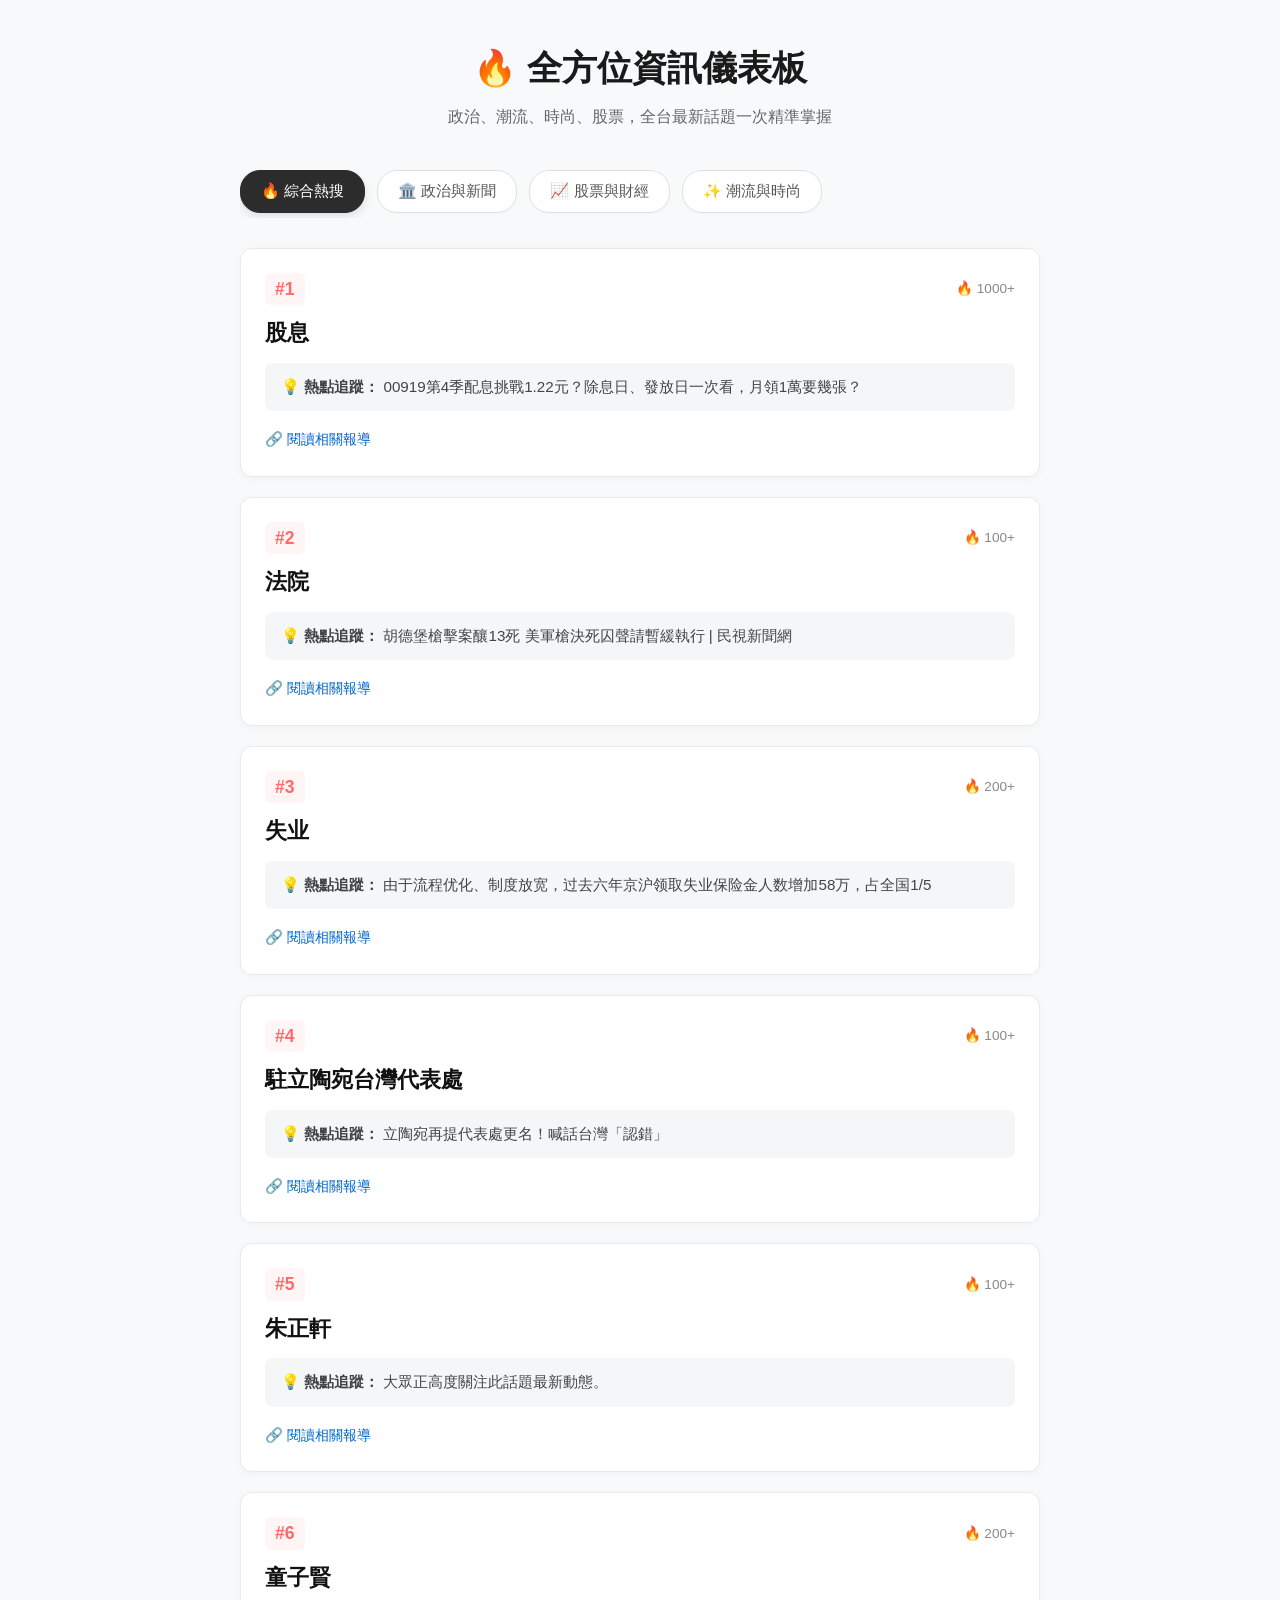
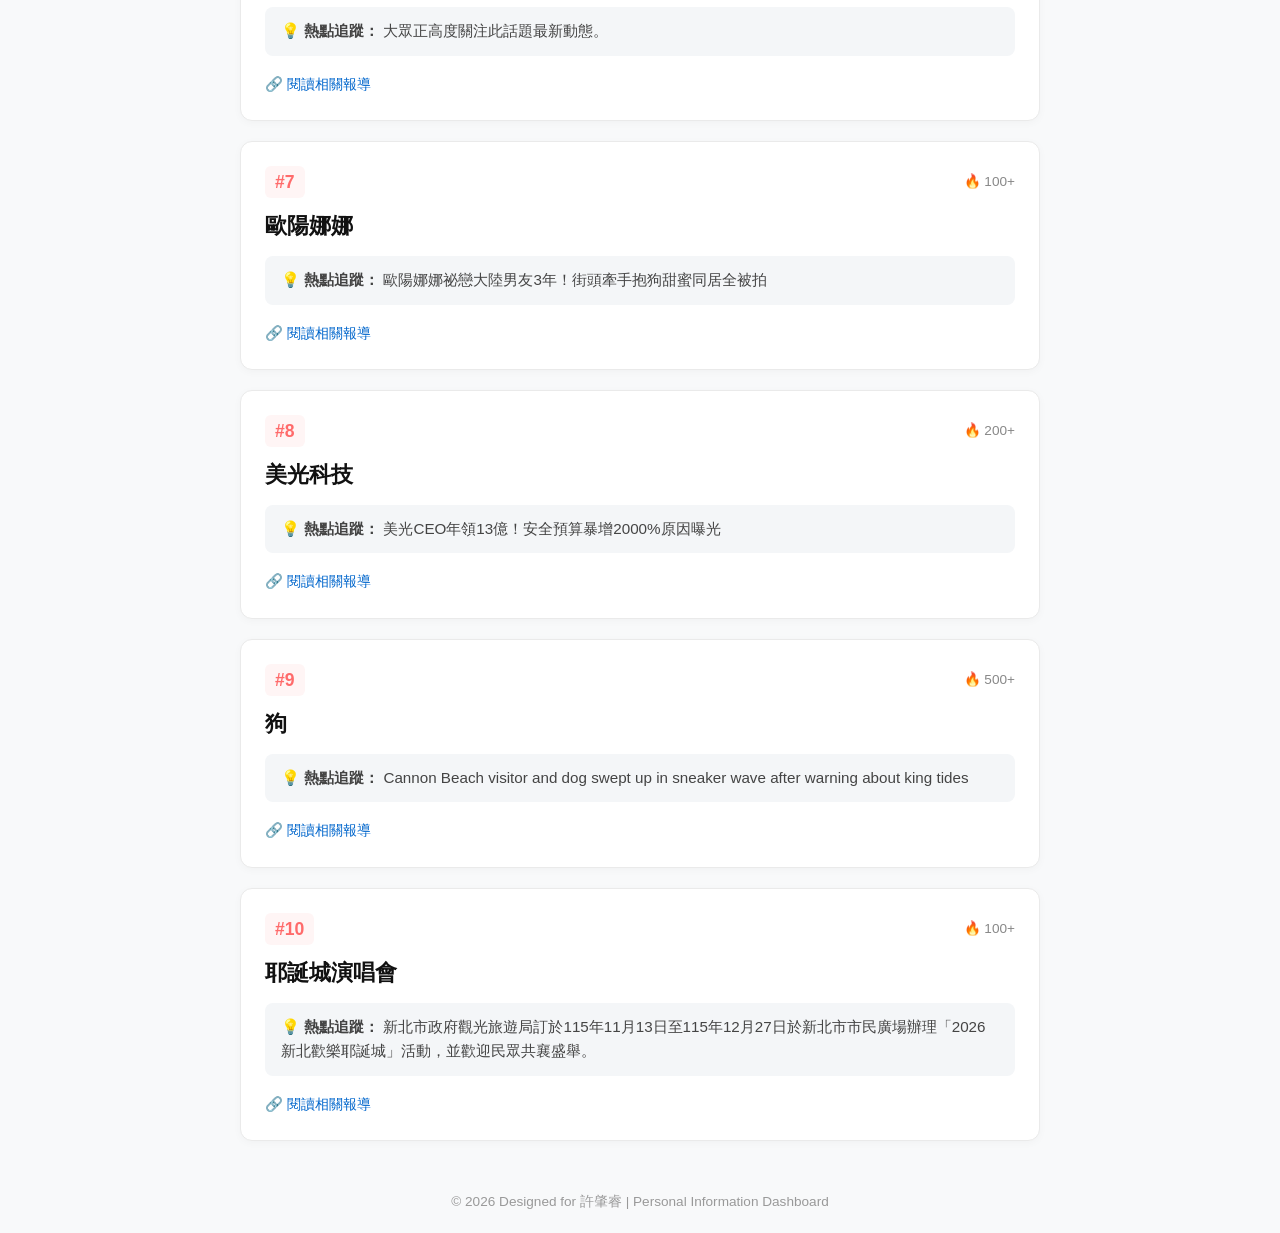
==== index.html @ 10974b36 "🤖 自動更新今日熱搜資料" ====
<!DOCTYPE html>
<html lang="zh-Hant">
<head>
    <meta charset="UTF-8">
    <meta name="viewport" content="width=device-width, initial-scale=1.0">
    <title>我的全方位資訊儀表板</title>
    <link rel="stylesheet" href="style.css?v=2026">
</head>
<body>

    <header class="header">
        <h1>🔥 全方位資訊儀表板</h1>
        <p>政治、潮流、時尚、股票，全台最新話題一次精準掌握</p>
    </header>

    <main class="container">
        
        <!-- 導覽標籤 (Tabs) -->
        <div class="tabs">
            <button class="tab-btn active" onclick="showTab('tab-trends', this)">🔥 綜合熱搜</button>
            <button class="tab-btn" onclick="showTab('tab-politics', this)">🏛️ 政治與新聞</button>
            <button class="tab-btn" onclick="showTab('tab-finance', this)">📈 股票與財經</button>
            <button class="tab-btn" onclick="showTab('tab-fashion', this)">✨ 潮流與時尚</button>
        </div>

        <!-- 各分類內容區塊 -->
        <div id="tab-trends" class="tab-content active">
            <div class="trends-grid">
        <div class="trend-card">
            <div class="card-header">
                <span class="rank">#1</span>
                <span class="traffic">🔥 1000+</span>
            </div>
            <h2>股息</h2>
            <p class="ai-summary">💡 <strong>熱點追蹤：</strong> 00919第4季配息挑戰1.22元？除息日、發放日一次看，月領1萬要幾張？</p>
            <div class="news-links"><a href="https://www.bnext.com.tw/article/93167/00919-dividend-2026-q4" target="_blank">🔗 閱讀相關報導</a></div>
        </div>
        
        <div class="trend-card">
            <div class="card-header">
                <span class="rank">#2</span>
                <span class="traffic">🔥 100+</span>
            </div>
            <h2>法院</h2>
            <p class="ai-summary">💡 <strong>熱點追蹤：</strong> 胡德堡槍擊案釀13死 美軍槍決死囚聲請暫緩執行 | 民視新聞網</p>
            <div class="news-links"><a href="https://today.line.me/tw/v3/article/GgPBnvL" target="_blank">🔗 閱讀相關報導</a></div>
        </div>
        
        <div class="trend-card">
            <div class="card-header">
                <span class="rank">#3</span>
                <span class="traffic">🔥 200+</span>
            </div>
            <h2>失业</h2>
            <p class="ai-summary">💡 <strong>熱點追蹤：</strong> 由于流程优化、制度放宽，过去六年京沪领取失业保险金人数增加58万，占全国1/5</p>
            <div class="news-links"><a href="https://m.sohu.com/a/1106085176_120179484?scm=10001.325_13-325_13.0.0-0-0-0-0.5_1334" target="_blank">🔗 閱讀相關報導</a></div>
        </div>
        
        <div class="trend-card">
            <div class="card-header">
                <span class="rank">#4</span>
                <span class="traffic">🔥 100+</span>
            </div>
            <h2>駐立陶宛台灣代表處</h2>
            <p class="ai-summary">💡 <strong>熱點追蹤：</strong> 立陶宛再提代表處更名！喊話台灣「認錯」</p>
            <div class="news-links"><a href="https://tw.news.yahoo.com/%E7%AB%8B%E9%99%B6%E5%AE%9B%E5%86%8D%E6%8F%90%E4%BB%A3%E8%A1%A8%E8%99%95%E6%9B%B4%E5%90%8D-%E5%96%8A%E8%A9%B1%E5%8F%B0%E7%81%A3-%E8%AA%8D%E9%8C%AF-031515523.html" target="_blank">🔗 閱讀相關報導</a></div>
        </div>
        
        <div class="trend-card">
            <div class="card-header">
                <span class="rank">#5</span>
                <span class="traffic">🔥 100+</span>
            </div>
            <h2>朱正軒</h2>
            <p class="ai-summary">💡 <strong>熱點追蹤：</strong> 大眾正高度關注此話題最新動態。</p>
            <div class="news-links"><a href="#" target="_blank">🔗 閱讀相關報導</a></div>
        </div>
        
        <div class="trend-card">
            <div class="card-header">
                <span class="rank">#6</span>
                <span class="traffic">🔥 200+</span>
            </div>
            <h2>童子賢</h2>
            <p class="ai-summary">💡 <strong>熱點追蹤：</strong> 大眾正高度關注此話題最新動態。</p>
            <div class="news-links"><a href="#" target="_blank">🔗 閱讀相關報導</a></div>
        </div>
        
        <div class="trend-card">
            <div class="card-header">
                <span class="rank">#7</span>
                <span class="traffic">🔥 100+</span>
            </div>
            <h2>歐陽娜娜</h2>
            <p class="ai-summary">💡 <strong>熱點追蹤：</strong> 歐陽娜娜祕戀大陸男友3年！街頭牽手抱狗甜蜜同居全被拍</p>
            <div class="news-links"><a href="https://tw.news.yahoo.com/%E6%AD%90%E9%99%BD%E5%A8%9C%E5%A8%9C%E7%A5%95%E6%88%80%E5%A4%A7%E9%99%B8%E7%94%B7%E5%8F%8B3%E5%B9%B4-%E8%A1%97%E9%A0%AD%E7%89%BD%E6%89%8B%E6%8A%B1%E7%8B%97%E7%94%9C%E8%9C%9C%E5%90%8C%E5%B1%85%E5%85%A8%E8%A2%AB%E6%8B%8D-105315714.html" target="_blank">🔗 閱讀相關報導</a></div>
        </div>
        
        <div class="trend-card">
            <div class="card-header">
                <span class="rank">#8</span>
                <span class="traffic">🔥 200+</span>
            </div>
            <h2>美光科技</h2>
            <p class="ai-summary">💡 <strong>熱點追蹤：</strong> 美光CEO年領13億！安全預算暴增2000%原因曝光</p>
            <div class="news-links"><a href="https://tw.stock.yahoo.com/news/%E7%BE%8E%E5%85%89ceo%E5%B9%B4%E9%A0%9813%E5%84%84-%E5%AE%89%E5%85%A8%E9%A0%90%E7%AE%97%E6%9A%B4%E5%A2%9E2000-%E5%8E%9F%E5%9B%A0%E6%9B%9D%E5%85%89-033005059.html" target="_blank">🔗 閱讀相關報導</a></div>
        </div>
        
        <div class="trend-card">
            <div class="card-header">
                <span class="rank">#9</span>
                <span class="traffic">🔥 500+</span>
            </div>
            <h2>狗</h2>
            <p class="ai-summary">💡 <strong>熱點追蹤：</strong> Cannon Beach visitor and dog swept up in sneaker wave after warning about king tides</p>
            <div class="news-links"><a href="https://www.kgw.com/article/news/local/north-coast/cannon-beach-man-dog-king-tide-sneaker-wave-wash-swept-video/283-1f021f9a-c050-49e3-b640-253dbf3f7a24" target="_blank">🔗 閱讀相關報導</a></div>
        </div>
        
        <div class="trend-card">
            <div class="card-header">
                <span class="rank">#10</span>
                <span class="traffic">🔥 100+</span>
            </div>
            <h2>耶誕城演唱會</h2>
            <p class="ai-summary">💡 <strong>熱點追蹤：</strong> 新北市政府觀光旅遊局訂於115年11月13日至115年12月27日於新北市市民廣場辦理「2026新北歡樂耶誕城」活動，並歡迎民眾共襄盛舉。</p>
            <div class="news-links"><a href="https://www.travel.taipei/zh-tw/news/details/68411" target="_blank">🔗 閱讀相關報導</a></div>
        </div>
        </div>
        </div>
        
        <div id="tab-politics" class="tab-content">
            <div class="trends-grid">
        <div class="trend-card">
            <div class="card-header">
                <span class="rank">#1</span>
                <span class="traffic">📰 UDN</span>
            </div>
            <h2 style="font-size: 1.25rem; margin-bottom: 15px; color: #222;">徐欣瑩助理否認偽造曾聖凱不雅影片 曝有人稱「消息可放給媒體」</h2>
            <div class="news-links"><a href="https://news.google.com/rss/articles/[base64]?oc=5" target="_blank">🔗 閱讀完整內容</a></div>
        </div>
        
        <div class="trend-card">
            <div class="card-header">
                <span class="rank">#2</span>
                <span class="traffic">📰 Yahoo新聞</span>
            </div>
            <h2 style="font-size: 1.25rem; margin-bottom: 15px; color: #222;">挺蔣萬安才遭誇「擊退洋流」！水庫阿姨衝車掃…藍軍一看反酸黨中央</h2>
            <div class="news-links"><a href="https://news.google.com/rss/articles/[base64]?oc=5" target="_blank">🔗 閱讀完整內容</a></div>
        </div>
        
        <div class="trend-card">
            <div class="card-header">
                <span class="rank">#3</span>
                <span class="traffic">📰 中時新聞網</span>
            </div>
            <h2 style="font-size: 1.25rem; margin-bottom: 15px; color: #222;">卓揆批李四川「一事無成」慘遭反殺？學者列4大關鍵：在決戰中更添底氣- 政治</h2>
            <div class="news-links"><a href="https://news.google.com/rss/articles/CBMibkFVX3lxTE9lQWhDQlhsR3R0V2l4NzlWUjYtYXhmOUEtcWczbEs3eEFtNFg0MXFEM3VRZ3U1UjNGYUVLY1I5TnB3b055UkVlQjl3NVByVm9ZVzhrdlp4bFBKZWlfcWtPd3RHVkczUEh4Z2REQkVB?oc=5" target="_blank">🔗 閱讀完整內容</a></div>
        </div>
        
        <div class="trend-card">
            <div class="card-header">
                <span class="rank">#4</span>
                <span class="traffic">📰 三立新聞</span>
            </div>
            <h2 style="font-size: 1.25rem; margin-bottom: 15px; color: #222;">跟沈伯洋同一號！秦慧珠自爆「磕了120個頭」：請3號國民黨候選人凍蒜</h2>
            <div class="news-links"><a href="https://news.google.com/rss/articles/[base64]?oc=5" target="_blank">🔗 閱讀完整內容</a></div>
        </div>
        
        <div class="trend-card">
            <div class="card-header">
                <span class="rank">#5</span>
                <span class="traffic">📰 自由時報</span>
            </div>
            <h2 style="font-size: 1.25rem; margin-bottom: 15px; color: #222;">國民黨新北議員志工拜票喊別選有月經的女人 李四川致歉、譴責</h2>
            <div class="news-links"><a href="https://news.google.com/rss/articles/[base64]?oc=5" target="_blank">🔗 閱讀完整內容</a></div>
        </div>
        
        <div class="trend-card">
            <div class="card-header">
                <span class="rank">#6</span>
                <span class="traffic">📰 自由時報</span>
            </div>
            <h2 style="font-size: 1.25rem; margin-bottom: 15px; color: #222;">又見北京介選！設內容農場、粉專冒名台灣學者 選前轉向猛攻沈伯洋</h2>
            <div class="news-links"><a href="https://news.google.com/rss/articles/[base64]?oc=5" target="_blank">🔗 閱讀完整內容</a></div>
        </div>
        
        <div class="trend-card">
            <div class="card-header">
                <span class="rank">#7</span>
                <span class="traffic">📰 Yahoo新聞</span>
            </div>
            <h2 style="font-size: 1.25rem; margin-bottom: 15px; color: #222;">柯文哲嗆不敢來「請益一定被我K」 她挺沈伯洋一句神KO：不去是明智之舉</h2>
            <div class="news-links"><a href="https://news.google.com/rss/articles/[base64]?oc=5" target="_blank">🔗 閱讀完整內容</a></div>
        </div>
        
        <div class="trend-card">
            <div class="card-header">
                <span class="rank">#8</span>
                <span class="traffic">📰 udn</span>
            </div>
            <h2 style="font-size: 1.25rem; margin-bottom: 15px; color: #222;">批沈伯洋昔罵連勝文神豬今裝暖男 黃子哲酸：台北騙起來</h2>
            <div class="news-links"><a href="https://news.google.com/rss/articles/[base64]?oc=5" target="_blank">🔗 閱讀完整內容</a></div>
        </div>
        
        <div class="trend-card">
            <div class="card-header">
                <span class="rank">#9</span>
                <span class="traffic">📰 Newtalk新聞</span>
            </div>
            <h2 style="font-size: 1.25rem; margin-bottom: 15px; color: #222;">今各地轉濕涼！下雨區域多時間也長 北台灣氣溫「一路下滑」晚上下探16度</h2>
            <div class="news-links"><a href="https://news.google.com/rss/articles/CBMiW0FVX3lxTE5iaUpPS2pPUGJ0c2VFUTBFTEJnU016WFVFaXQ1RGZmazhmdWkxN0pVZWswOGJBdU8wWUhLdDJxTkZLQTM2V1F1UXJrSUE0M0hDQkdlUEh4S2E1S00?oc=5" target="_blank">🔗 閱讀完整內容</a></div>
        </div>
        
        <div class="trend-card">
            <div class="card-header">
                <span class="rank">#10</span>
                <span class="traffic">📰 中時新聞網</span>
            </div>
            <h2 style="font-size: 1.25rem; margin-bottom: 15px; color: #222;">黃仁勳王者歸來Cheap質疑她：為了酸蔣萬安唱衰自家招商成果- 政治</h2>
            <div class="news-links"><a href="https://news.google.com/rss/articles/CBMibkFVX3lxTFA0UHVwNmVjdTdwcjBtTTNsYXFzLW4zSW1tNkZqLWdkQ0hnOG1vWVR0WU05TUdIck11YWxGSjc0MkozbHpGYWdXal9vQWhWendIVnJwOTFGdzhsUDJfRXZnbDJJdldFbFYtYmYwM19n?oc=5" target="_blank">🔗 閱讀完整內容</a></div>
        </div>
        
        <div class="trend-card">
            <div class="card-header">
                <span class="rank">#11</span>
                <span class="traffic">📰 NOWnews今日新聞</span>
            </div>
            <h2 style="font-size: 1.25rem; margin-bottom: 15px; color: #222;">高鐵自由座11/27確定變了！乘客到站不能直接上車　最新規則速懂</h2>
            <div class="news-links"><a href="https://news.google.com/rss/articles/[base64]?oc=5" target="_blank">🔗 閱讀完整內容</a></div>
        </div>
        
        <div class="trend-card">
            <div class="card-header">
                <span class="rank">#12</span>
                <span class="traffic">📰 udn</span>
            </div>
            <h2 style="font-size: 1.25rem; margin-bottom: 15px; color: #222;">新北國中生割頸命案乾哥乾妹聽判「還在笑」 二審判賠家屬1782萬</h2>
            <div class="news-links"><a href="https://news.google.com/rss/articles/[base64]?oc=5" target="_blank">🔗 閱讀完整內容</a></div>
        </div>
        
        <div class="trend-card">
            <div class="card-header">
                <span class="rank">#13</span>
                <span class="traffic">📰 三立新聞</span>
            </div>
            <h2 style="font-size: 1.25rem; margin-bottom: 15px; color: #222;">沈伯洋直播疑遭網攻！幕僚揭恐怖數據：最高近3萬網軍同時洗留言</h2>
            <div class="news-links"><a href="https://news.google.com/rss/articles/[base64]?oc=5" target="_blank">🔗 閱讀完整內容</a></div>
        </div>
        
        <div class="trend-card">
            <div class="card-header">
                <span class="rank">#14</span>
                <span class="traffic">📰 ETtoday星光雲| ETtoday新聞雲</span>
            </div>
            <h2 style="font-size: 1.25rem; margin-bottom: 15px; color: #222;">BTS金泰亨吃高雄「精緻美食便當」！　只拍外盒讓5萬人崩潰：要掀開拍</h2>
            <div class="news-links"><a href="https://news.google.com/rss/articles/[base64]?oc=5" target="_blank">🔗 閱讀完整內容</a></div>
        </div>
        
        <div class="trend-card">
            <div class="card-header">
                <span class="rank">#15</span>
                <span class="traffic">📰 NOWnews今日新聞</span>
            </div>
            <h2 style="font-size: 1.25rem; margin-bottom: 15px; color: #222;">到底有多餓？沒吃到念念不忘　柯志恩車掃抓空檔大嗑鹹酥雞</h2>
            <div class="news-links"><a href="https://news.google.com/rss/articles/[base64]?oc=5" target="_blank">🔗 閱讀完整內容</a></div>
        </div>
        
        <div class="trend-card">
            <div class="card-header">
                <span class="rank">#16</span>
                <span class="traffic">📰 三立新聞</span>
            </div>
            <h2 style="font-size: 1.25rem; margin-bottom: 15px; color: #222;">11/28投票日依法放假！當天上班「薪水怎麼算？」4種情況一次看</h2>
            <div class="news-links"><a href="https://news.google.com/rss/articles/[base64]?oc=5" target="_blank">🔗 閱讀完整內容</a></div>
        </div>
        
        <div class="trend-card">
            <div class="card-header">
                <span class="rank">#17</span>
                <span class="traffic">📰 報導者The Reporter</span>
            </div>
            <h2 style="font-size: 1.25rem; margin-bottom: 15px; color: #222;">【總論篇】檢視六都市長候選人政見：擴大公共服務，誰能做到制度和效率改革？</h2>
            <div class="news-links"><a href="https://news.google.com/rss/articles/[base64]?oc=5" target="_blank">🔗 閱讀完整內容</a></div>
        </div>
        
        <div class="trend-card">
            <div class="card-header">
                <span class="rank">#18</span>
                <span class="traffic">📰 自由時報</span>
            </div>
            <h2 style="font-size: 1.25rem; margin-bottom: 15px; color: #222;">野生千尋老師被捕獲！小水滴興奮發文 釣出沈伯洋超甜回應</h2>
            <div class="news-links"><a href="https://news.google.com/rss/articles/[base64]?oc=5" target="_blank">🔗 閱讀完整內容</a></div>
        </div>
        
        <div class="trend-card">
            <div class="card-header">
                <span class="rank">#19</span>
                <span class="traffic">📰 馬祖日報</span>
            </div>
            <h2 style="font-size: 1.25rem; margin-bottom: 15px; color: #222;">快訊／北竿幽靈人口案跨海搜索16處 村長候選人父親遭羈押禁見</h2>
            <div class="news-links"><a href="https://news.google.com/rss/articles/CBMiXkFVX3lxTFBwbWNseS11Q1l6bzlwa2VMME5WcThYZk1BaHVSR01UX0Z1SnE4YklTSzhCby1wRWJKLXQ2RGN4Q0xVa0JMOTg3TG9TWGhBNXlUTDhhQjF2Y2l2RjNNaXc?oc=5" target="_blank">🔗 閱讀完整內容</a></div>
        </div>
        
        <div class="trend-card">
            <div class="card-header">
                <span class="rank">#20</span>
                <span class="traffic">📰 UDN</span>
            </div>
            <h2 style="font-size: 1.25rem; margin-bottom: 15px; color: #222;">蔣萬安車掃巧遇親綠名嘴吳靜怡熱烈揮手 徐巧芯高喊「我的大恩人！」</h2>
            <div class="news-links"><a href="https://news.google.com/rss/articles/[base64]?oc=5" target="_blank">🔗 閱讀完整內容</a></div>
        </div>
        </div>
        </div>
        
        <div id="tab-finance" class="tab-content">
            <div class="trends-grid"><p style='text-align:center; padding: 20px; color: #888;'>目前暫無資料，請稍後再試。</p></div>
        </div>
        
        <div id="tab-fashion" class="tab-content">
            <div class="trends-grid">
        <div class="trend-card">
            <div class="card-header">
                <span class="rank">#1</span>
                <span class="traffic">👗 Yahoo新聞</span>
            </div>
            <h2 style="font-size: 1.25rem; margin-bottom: 15px; color: #222;">田馥甄直播爆年輕追星往事！狂收他500張護貝卡「爸爸的錢被敗光」</h2>
            <div class="news-links"><a href="https://news.google.com/rss/articles/[base64]?oc=5" target="_blank">🔗 閱讀完整內容</a></div>
        </div>
        
        <div class="trend-card">
            <div class="card-header">
                <span class="rank">#2</span>
                <span class="traffic">👗 Yahoo新聞</span>
            </div>
            <h2 style="font-size: 1.25rem; margin-bottom: 15px; color: #222;">最辣女優不幹了！下海2年多突拋引退震撼彈 「告別時間點」曝光</h2>
            <div class="news-links"><a href="https://news.google.com/rss/articles/[base64]?oc=5" target="_blank">🔗 閱讀完整內容</a></div>
        </div>
        
        <div class="trend-card">
            <div class="card-header">
                <span class="rank">#3</span>
                <span class="traffic">👗 中時新聞網</span>
            </div>
            <h2 style="font-size: 1.25rem; margin-bottom: 15px; color: #222;">歐陽娜娜祕戀大陸男友3年！街頭牽手抱狗甜蜜同居全被拍- 娛樂</h2>
            <div class="news-links"><a href="https://news.google.com/rss/articles/CBMibkFVX3lxTE43OTc1SHIzaW5oOEFDMGpBODdmbzJ4UzNxMGM4bmhaeUJOeVVxNGVwZVVfN3dBWmVDS2lPdEFRSG42LWZqUF9xN1lvUnUySXBkdG56cWpRMWVVb19PMElHZllUbW1yXzQxeTBDWTl3?oc=5" target="_blank">🔗 閱讀完整內容</a></div>
        </div>
        
        <div class="trend-card">
            <div class="card-header">
                <span class="rank">#4</span>
                <span class="traffic">👗 噓！星聞</span>
            </div>
            <h2 style="font-size: 1.25rem; margin-bottom: 15px; color: #222;">邀歌迷慶生 五月天阿信無預警宣布攻蛋！開賣時間曝光了</h2>
            <div class="news-links"><a href="https://news.google.com/rss/articles/[base64]?oc=5" target="_blank">🔗 閱讀完整內容</a></div>
        </div>
        
        <div class="trend-card">
            <div class="card-header">
                <span class="rank">#5</span>
                <span class="traffic">👗 GNN 新聞網</span>
            </div>
            <h2 style="font-size: 1.25rem; margin-bottom: 15px; color: #222;">graniph 台灣二號店 12/23 進駐 ATT 4 FUN 攜手西村優志搶先日本推出最新聯名服飾</h2>
            <div class="news-links"><a href="https://news.google.com/rss/articles/CBMiWEFVX3lxTFA4REN2Uks3Mk1MQXRBR2JoRDBkWkY5MHdPa1FyN3hqSVpDTElRdnBnN0ZTMFdLZERRZDhjd1RCZlVhWXBwLXBqNHJUSzQ4Ykh5UE52UGRfam0?oc=5" target="_blank">🔗 閱讀完整內容</a></div>
        </div>
        
        <div class="trend-card">
            <div class="card-header">
                <span class="rank">#6</span>
                <span class="traffic">👗 NOWnews今日新聞</span>
            </div>
            <h2 style="font-size: 1.25rem; margin-bottom: 15px; color: #222;">蔡瑞雪結婚了！超帥老公是醫美醫師　婚後親親抱抱私密照全公開</h2>
            <div class="news-links"><a href="https://news.google.com/rss/articles/[base64]?oc=5" target="_blank">🔗 閱讀完整內容</a></div>
        </div>
        
        <div class="trend-card">
            <div class="card-header">
                <span class="rank">#7</span>
                <span class="traffic">👗 Yahoo新聞</span>
            </div>
            <h2 style="font-size: 1.25rem; margin-bottom: 15px; color: #222;">蔡依林身邊有新歡了！傳豪砸40萬從韓國引進 連出國都捨不得分開</h2>
            <div class="news-links"><a href="https://news.google.com/rss/articles/[base64]?oc=5" target="_blank">🔗 閱讀完整內容</a></div>
        </div>
        
        <div class="trend-card">
            <div class="card-header">
                <span class="rank">#8</span>
                <span class="traffic">👗 ETtoday新聞雲</span>
            </div>
            <h2 style="font-size: 1.25rem; margin-bottom: 15px; color: #222;">《甄嬛傳》華妃暴瘦15公斤　臉頰凹陷「脫相」粉絲認不出</h2>
            <div class="news-links"><a href="https://news.google.com/rss/articles/[base64]?oc=5" target="_blank">🔗 閱讀完整內容</a></div>
        </div>
        
        <div class="trend-card">
            <div class="card-header">
                <span class="rank">#9</span>
                <span class="traffic">👗 噓！星聞</span>
            </div>
            <h2 style="font-size: 1.25rem; margin-bottom: 15px; color: #222;">金馬63／不是舒淇劉冠廷！典禮收視出爐「他致詞吸51萬人看」</h2>
            <div class="news-links"><a href="https://news.google.com/rss/articles/[base64]?oc=5" target="_blank">🔗 閱讀完整內容</a></div>
        </div>
        
        <div class="trend-card">
            <div class="card-header">
                <span class="rank">#10</span>
                <span class="traffic">👗 玩具人 TOY PEOPLE</span>
            </div>
            <h2 style="font-size: 1.25rem; margin-bottom: 15px; color: #222;">《機動新世紀鋼彈X》「鋼普拉選配零件套組23 G獵鷹」正式登場可與多款系列鋼彈合體的超級支援機！</h2>
            <div class="news-links"><a href="https://news.google.com/rss/articles/CBMiTEFVX3lxTE5kRkdDcGdNVVBFUlNWVldsQlBESEt4OHZISExmWXQxWkFEM2hqS3pYbG5CX1BoVW1WZzNlc0dkblFUR0xPNVV3ZFRIaXk?oc=5" target="_blank">🔗 閱讀完整內容</a></div>
        </div>
        
        <div class="trend-card">
            <div class="card-header">
                <span class="rank">#11</span>
                <span class="traffic">👗 Yahoo新聞</span>
            </div>
            <h2 style="font-size: 1.25rem; margin-bottom: 15px; color: #222;">每年燒500萬供3子女國外求學！兒還沒畢業就成投資高手54歲男星嘆「父母通病」：期待變成壓力</h2>
            <div class="news-links"><a href="https://news.google.com/rss/articles/[base64]?oc=5" target="_blank">🔗 閱讀完整內容</a></div>
        </div>
        
        <div class="trend-card">
            <div class="card-header">
                <span class="rank">#12</span>
                <span class="traffic">👗 Yahoo新聞</span>
            </div>
            <h2 style="font-size: 1.25rem; margin-bottom: 15px; color: #222;">昔賺進百億身家！裴勇俊突低調帶妻兒「從夏威夷搬回韓國」近況曝</h2>
            <div class="news-links"><a href="https://news.google.com/rss/articles/[base64]?oc=5" target="_blank">🔗 閱讀完整內容</a></div>
        </div>
        
        <div class="trend-card">
            <div class="card-header">
                <span class="rank">#13</span>
                <span class="traffic">👗 三立新聞</span>
            </div>
            <h2 style="font-size: 1.25rem; margin-bottom: 15px; color: #222;">金馬紅毯／神仙級頒獎組合！李安：心一直在台灣真實心聲曝光| 戲劇</h2>
            <div class="news-links"><a href="https://news.google.com/rss/articles/CBMiSEFVX3lxTE9pYnpXSkVHOF9jaTlMdDF4LVBsdTBJVk1BdlVram1uLTVscWRZMnpmTEdkZWYtWjI2NUV6SG4ydXJsX2l2YV9WaA?oc=5" target="_blank">🔗 閱讀完整內容</a></div>
        </div>
        
        <div class="trend-card">
            <div class="card-header">
                <span class="rank">#14</span>
                <span class="traffic">👗 Yahoo新聞</span>
            </div>
            <h2 style="font-size: 1.25rem; margin-bottom: 15px; color: #222;">金馬獎沒宣傳？翁曉玲大砍媒宣費惹議 綠委致歉：席次不足沒守住</h2>
            <div class="news-links"><a href="https://news.google.com/rss/articles/[base64]?oc=5" target="_blank">🔗 閱讀完整內容</a></div>
        </div>
        
        <div class="trend-card">
            <div class="card-header">
                <span class="rank">#15</span>
                <span class="traffic">👗 ETtoday星光雲| ETtoday新聞雲</span>
            </div>
            <h2 style="font-size: 1.25rem; margin-bottom: 15px; color: #222;">百人斬Podcaster戰績破300名！澳洲「男男車震」伊朗男…過程超荒謬</h2>
            <div class="news-links"><a href="https://news.google.com/rss/articles/[base64]?oc=5" target="_blank">🔗 閱讀完整內容</a></div>
        </div>
        
        <div class="trend-card">
            <div class="card-header">
                <span class="rank">#16</span>
                <span class="traffic">👗 鏡週刊Mirror Media</span>
            </div>
            <h2 style="font-size: 1.25rem; margin-bottom: 15px; color: #222;">賈靜雯幸福變調／修杰楷「閃兵後脾氣大」體貼不再 惹友人抱屈賈靜雯回應了</h2>
            <div class="news-links"><a href="https://news.google.com/rss/articles/CBMiW0FVX3lxTE1ETUx3VkdYcmxEQ0UyTFI3UW5EdHkzeUE1Q1AwR1h2NzNxbVY4UWZrRWlub1kyUWNWbS1JT19DWFU1TFEwRlVrQWRNTWF2SDBYS1NDZVBoVDhVX2M?oc=5" target="_blank">🔗 閱讀完整內容</a></div>
        </div>
        
        <div class="trend-card">
            <div class="card-header">
                <span class="rank">#17</span>
                <span class="traffic">👗 Yahoo新聞</span>
            </div>
            <h2 style="font-size: 1.25rem; margin-bottom: 15px; color: #222;">翁倩玉奪金馬感慨分享「謝謝、對不起」 暖心提點感動新人們</h2>
            <div class="news-links"><a href="https://news.google.com/rss/articles/[base64]?oc=5" target="_blank">🔗 閱讀完整內容</a></div>
        </div>
        
        <div class="trend-card">
            <div class="card-header">
                <span class="rank">#18</span>
                <span class="traffic">👗 ETtoday星光雲| ETtoday新聞雲</span>
            </div>
            <h2 style="font-size: 1.25rem; margin-bottom: 15px; color: #222;">茵聲爆新歡「甜蜜約會金髮男」！勾手摟腰全被拍　凌晨接送回香閨</h2>
            <div class="news-links"><a href="https://news.google.com/rss/articles/[base64]?oc=5" target="_blank">🔗 閱讀完整內容</a></div>
        </div>
        
        <div class="trend-card">
            <div class="card-header">
                <span class="rank">#19</span>
                <span class="traffic">👗 ETtoday星光雲| ETtoday新聞雲</span>
            </div>
            <h2 style="font-size: 1.25rem; margin-bottom: 15px; color: #222;">陳語謙罹乳癌111天催淚長文！　「請不要只記得我曾經多辛苦」</h2>
            <div class="news-links"><a href="https://news.google.com/rss/articles/[base64]?oc=5" target="_blank">🔗 閱讀完整內容</a></div>
        </div>
        
        <div class="trend-card">
            <div class="card-header">
                <span class="rank">#20</span>
                <span class="traffic">👗 udnSTYLE</span>
            </div>
            <h2 style="font-size: 1.25rem; margin-bottom: 15px; color: #222;">帥老爸基因失靈？《復仇者聯盟：末日之戰》新預告「美隊兒子長相曝光」網吐槽：看來血清沒辦法遺傳</h2>
            <div class="news-links"><a href="https://news.google.com/rss/articles/[base64]?oc=5" target="_blank">🔗 閱讀完整內容</a></div>
        </div>
        </div>
        </div>

    </main>

    <footer class="footer">
        <p>© 2026 Designed for 許肇睿 | Personal Information Dashboard</p>
    </footer>

    <!-- 負責切換標籤的輕量級 JavaScript -->
    <script>
        function showTab(tabId, btnElement) {
            // 隱藏所有內容
            document.querySelectorAll(".tab-content").forEach(tab => {
                tab.classList.remove("active");
            });
            // 取消所有按鈕的選中狀態
            document.querySelectorAll(".tab-btn").forEach(btn => {
                btn.classList.remove("active");
            });
            
            // 顯示被點擊的內容區塊
            document.getElementById(tabId).classList.add("active");
            // 讓被點擊的按鈕變暗色
            btnElement.classList.add("active");
        }
    </script>

</body>
</html>
---- style.css ----
/* 全局設定與極簡柔和配色 */
* {
    box-sizing: border-box;
    margin: 0;
    padding: 0;
}

body {
    font-family: -apple-system, BlinkMacSystemFont, "Segoe UI", Roboto, "Helvetica Neue", Arial, sans-serif;
    background-color: #f8f9fa;
    color: #333333;
    line-height: 1.6;
    padding: 20px;
}

/* 頂部標題 */
.header {
    text-align: center;
    margin-bottom: 40px;
    padding-top: 20px;
}

.header h1 {
    font-size: 2.2rem;
    font-weight: 700;
    color: #1a1a1a;
    margin-bottom: 8px;
}

.header p {
    color: #666666;
    font-size: 1rem;
}

/* 容器與版面限制 */
.container {
    max-width: 800px;
    margin: 0 auto;
}

/* 搜尋框設計 */
.search-box {
    margin-bottom: 30px;
}

.search-box input {
    width: 100%;
    padding: 14px 20px;
    font-size: 1rem;
    border: 1px solid #e0e0e0;
    border-radius: 12px;
    background-color: #ffffff;
    box-shadow: 0 2px 6px rgba(0, 0, 0, 0.02);
    outline: none;
    transition: all 0.3s ease;
}

.search-box input:focus {
    border-color: #4a90e2;
    box-shadow: 0 4px 12px rgba(74, 144, 226, 0.1);
}

/* 熱搜卡片設計 (Notion 風格) */
.trend-card {
    background-color: #ffffff;
    border: 1px solid #eaeaea;
    border-radius: 12px;
    padding: 24px;
    margin-bottom: 20px;
    box-shadow: 0 2px 8px rgba(0, 0, 0, 0.03);
    transition: transform 0.2s ease, box-shadow 0.2s ease;
}

.trend-card:hover {
    transform: translateY(-2px);
    box-shadow: 0 6px 16px rgba(0, 0, 0, 0.06);
}

.card-header {
    display: flex;
    justify-content: space-between;
    align-items: center;
    margin-bottom: 10px;
}

.rank {
    font-size: 1.1rem;
    font-weight: 700;
    color: #ff6b6b;
    background: #fff5f5;
    padding: 2px 10px;
    border-radius: 6px;
}

.traffic {
    font-size: 0.85rem;
    color: #888888;
}

.trend-card h2 {
    font-size: 1.4rem;
    color: #111111;
    margin-bottom: 12px;
}

.ai-summary {
    background-color: #f4f6f8;
    padding: 12px 16px;
    border-radius: 8px;
    font-size: 0.95rem;
    color: #444444;
    margin-bottom: 15px;
}

.news-links a {
    display: inline-block;
    color: #0066cc;
    text-decoration: none;
    font-size: 0.9rem;
    font-weight: 500;
}

.news-links a:hover {
    text-decoration: underline;
}

/* 底部版權 */
.footer {
    text-align: center;
    margin-top: 50px;
    color: #999999;
    font-size: 0.85rem;
}
/* --- 導覽列與標籤 (Tabs) 設計 --- */
.tabs {
    display: flex;
    gap: 12px;
    margin-bottom: 30px;
    overflow-x: auto;
    padding-bottom: 5px;
    /* 隱藏卷軸但保持可滑動 */
    scrollbar-width: none; 
}
.tabs::-webkit-scrollbar {
    display: none;
}

.tab-btn {
    background-color: #ffffff;
    border: 1px solid #e0e0e0;
    border-radius: 20px;
    padding: 10px 20px;
    font-size: 0.95rem;
    font-weight: 500;
    cursor: pointer;
    white-space: nowrap;
    color: #555555;
    transition: all 0.2s ease;
    box-shadow: 0 1px 3px rgba(0,0,0,0.02);
}

.tab-btn:hover {
    background-color: #f8f9fa;
    border-color: #d0d0d0;
}

.tab-btn.active {
    background-color: #2c2c2c;
    color: #ffffff;
    border-color: #2c2c2c;
    box-shadow: 0 4px 10px rgba(0,0,0,0.1);
}

/* --- 隱藏與顯示區塊的動畫 --- */
.tab-content {
    display: none;
    animation: fadeIn 0.4s ease-in-out;
}

.tab-content.active {
    display: block;
}

@keyframes fadeIn {
    from { opacity: 0; transform: translateY(8px); }
    to { opacity: 1; transform: translateY(0); }
}
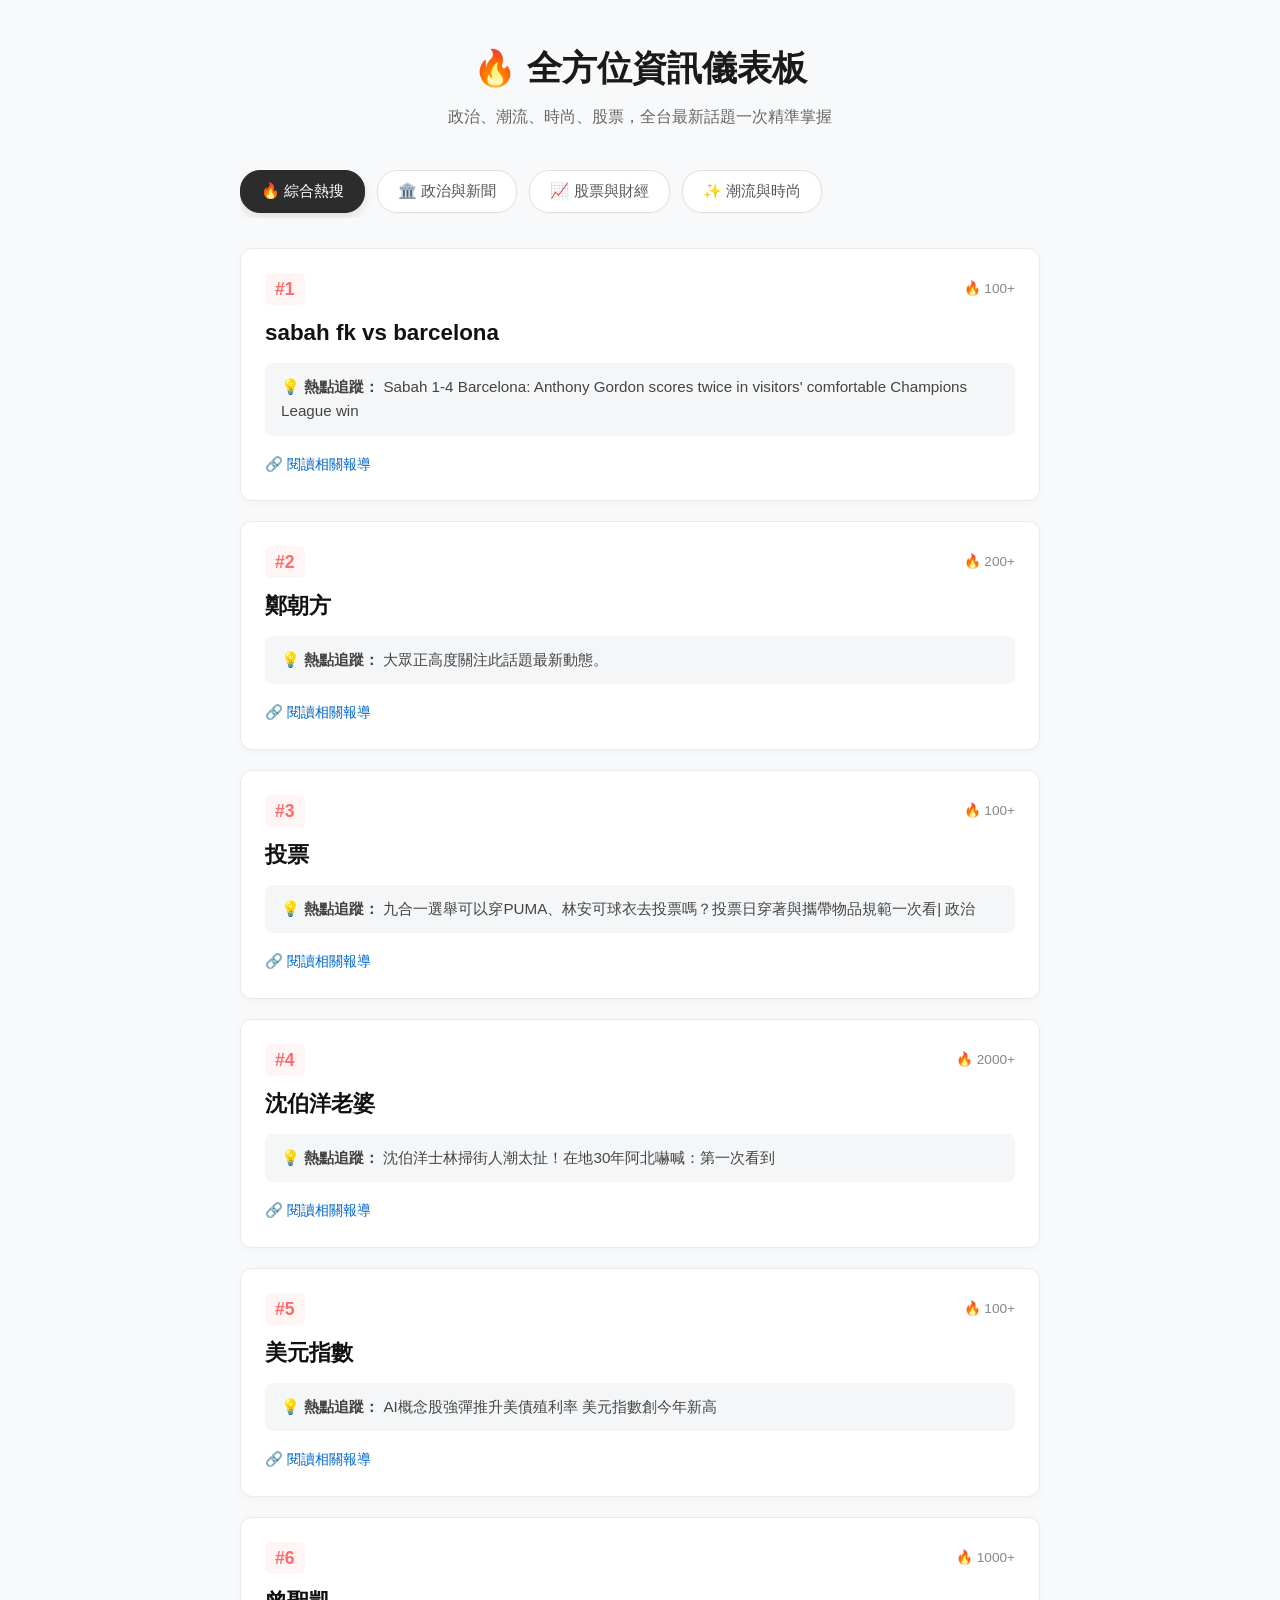
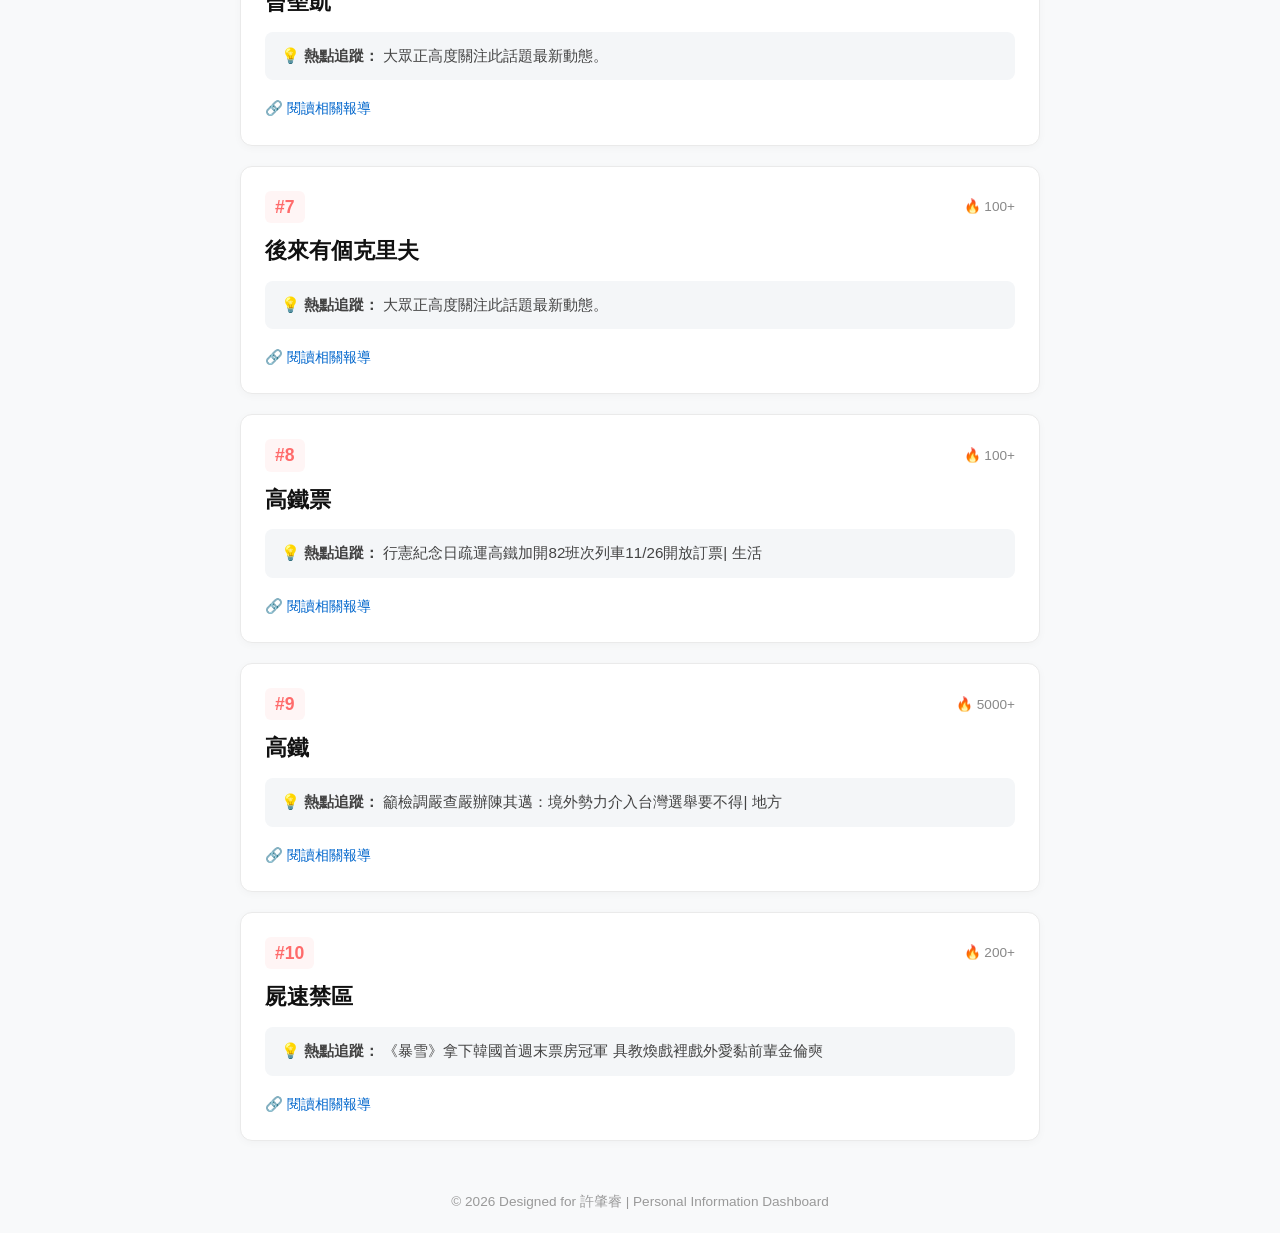
==== commit bd85b2c9: "🤖 自動更新今日熱搜資料" ====
--- a/index.html
+++ b/index.html
@@ -29,41 +29,41 @@
         <div class="trend-card">
             <div class="card-header">
                 <span class="rank">#1</span>
-                <span class="traffic">🔥 1000+</span>
-            </div>
-            <h2>股息</h2>
-            <p class="ai-summary">💡 <strong>熱點追蹤：</strong> 00919第4季配息挑戰1.22元？除息日、發放日一次看，月領1萬要幾張？</p>
-            <div class="news-links"><a href="https://www.bnext.com.tw/article/93167/00919-dividend-2026-q4" target="_blank">🔗 閱讀相關報導</a></div>
+                <span class="traffic">🔥 100+</span>
+            </div>
+            <h2>sabah fk vs barcelona</h2>
+            <p class="ai-summary">💡 <strong>熱點追蹤：</strong> Sabah 1-4 Barcelona: Anthony Gordon scores twice in visitors' comfortable Champions League win</p>
+            <div class="news-links"><a href="https://www.bbc.com/sport/football/live/c674232v2gv3t" target="_blank">🔗 閱讀相關報導</a></div>
         </div>
         
         <div class="trend-card">
             <div class="card-header">
                 <span class="rank">#2</span>
+                <span class="traffic">🔥 200+</span>
+            </div>
+            <h2>鄭朝方</h2>
+            <p class="ai-summary">💡 <strong>熱點追蹤：</strong> 大眾正高度關注此話題最新動態。</p>
+            <div class="news-links"><a href="#" target="_blank">🔗 閱讀相關報導</a></div>
+        </div>
+        
+        <div class="trend-card">
+            <div class="card-header">
+                <span class="rank">#3</span>
                 <span class="traffic">🔥 100+</span>
             </div>
-            <h2>法院</h2>
-            <p class="ai-summary">💡 <strong>熱點追蹤：</strong> 胡德堡槍擊案釀13死 美軍槍決死囚聲請暫緩執行 | 民視新聞網</p>
-            <div class="news-links"><a href="https://today.line.me/tw/v3/article/GgPBnvL" target="_blank">🔗 閱讀相關報導</a></div>
-        </div>
-        
-        <div class="trend-card">
-            <div class="card-header">
-                <span class="rank">#3</span>
-                <span class="traffic">🔥 200+</span>
-            </div>
-            <h2>失业</h2>
-            <p class="ai-summary">💡 <strong>熱點追蹤：</strong> 由于流程优化、制度放宽，过去六年京沪领取失业保险金人数增加58万，占全国1/5</p>
-            <div class="news-links"><a href="https://m.sohu.com/a/1106085176_120179484?scm=10001.325_13-325_13.0.0-0-0-0-0.5_1334" target="_blank">🔗 閱讀相關報導</a></div>
+            <h2>投票</h2>
+            <p class="ai-summary">💡 <strong>熱點追蹤：</strong> 九合一選舉可以穿PUMA、林安可球衣去投票嗎？投票日穿著與攜帶物品規範一次看| 政治</p>
+            <div class="news-links"><a href="https://www.cna.com.tw/news/aipl/202611245003.aspx" target="_blank">🔗 閱讀相關報導</a></div>
         </div>
         
         <div class="trend-card">
             <div class="card-header">
                 <span class="rank">#4</span>
-                <span class="traffic">🔥 100+</span>
-            </div>
-            <h2>駐立陶宛台灣代表處</h2>
-            <p class="ai-summary">💡 <strong>熱點追蹤：</strong> 立陶宛再提代表處更名！喊話台灣「認錯」</p>
-            <div class="news-links"><a href="https://tw.news.yahoo.com/%E7%AB%8B%E9%99%B6%E5%AE%9B%E5%86%8D%E6%8F%90%E4%BB%A3%E8%A1%A8%E8%99%95%E6%9B%B4%E5%90%8D-%E5%96%8A%E8%A9%B1%E5%8F%B0%E7%81%A3-%E8%AA%8D%E9%8C%AF-031515523.html" target="_blank">🔗 閱讀相關報導</a></div>
+                <span class="traffic">🔥 2000+</span>
+            </div>
+            <h2>沈伯洋老婆</h2>
+            <p class="ai-summary">💡 <strong>熱點追蹤：</strong> 沈伯洋士林掃街人潮太扯！在地30年阿北嚇喊：第一次看到</p>
+            <div class="news-links"><a href="https://tw.news.yahoo.com/%E6%B2%88%E4%BC%AF%E6%B4%8B%E5%A3%AB%E6%9E%97%E6%8E%83%E8%A1%97%E4%BA%BA%E6%BD%AE%E5%A4%AA%E6%89%AF-%E5%9C%A8%E5%9C%B030%E5%B9%B4%E9%98%BF%E5%8C%97%E5%9A%87%E5%96%8A-%E7%AC%AC-%E6%AC%A1%E7%9C%8B%E5%88%B0-125150777.html" target="_blank">🔗 閱讀相關報導</a></div>
         </div>
         
         <div class="trend-card">
@@ -71,59 +71,59 @@
                 <span class="rank">#5</span>
                 <span class="traffic">🔥 100+</span>
             </div>
-            <h2>朱正軒</h2>
+            <h2>美元指數</h2>
+            <p class="ai-summary">💡 <strong>熱點追蹤：</strong> AI概念股強彈推升美債殖利率 美元指數創今年新高</p>
+            <div class="news-links"><a href="https://tw.stock.yahoo.com/news/ai%E6%A6%82%E5%BF%B5%E8%82%A1%E5%BC%B7%E5%BD%88%E6%8E%A8%E5%8D%87%E7%BE%8E%E5%82%B5%E6%AE%96%E5%88%A9%E7%8E%87-%E7%BE%8E%E5%85%83%E6%8C%87%E6%95%B8%E5%89%B5%E4%BB%8A%E5%B9%B4%E6%96%B0%E9%AB%98-065942151.html" target="_blank">🔗 閱讀相關報導</a></div>
+        </div>
+        
+        <div class="trend-card">
+            <div class="card-header">
+                <span class="rank">#6</span>
+                <span class="traffic">🔥 1000+</span>
+            </div>
+            <h2>曾聖凱</h2>
             <p class="ai-summary">💡 <strong>熱點追蹤：</strong> 大眾正高度關注此話題最新動態。</p>
             <div class="news-links"><a href="#" target="_blank">🔗 閱讀相關報導</a></div>
         </div>
         
         <div class="trend-card">
             <div class="card-header">
-                <span class="rank">#6</span>
-                <span class="traffic">🔥 200+</span>
-            </div>
-            <h2>童子賢</h2>
+                <span class="rank">#7</span>
+                <span class="traffic">🔥 100+</span>
+            </div>
+            <h2>後來有個克里夫</h2>
             <p class="ai-summary">💡 <strong>熱點追蹤：</strong> 大眾正高度關注此話題最新動態。</p>
             <div class="news-links"><a href="#" target="_blank">🔗 閱讀相關報導</a></div>
         </div>
         
         <div class="trend-card">
             <div class="card-header">
-                <span class="rank">#7</span>
+                <span class="rank">#8</span>
                 <span class="traffic">🔥 100+</span>
             </div>
-            <h2>歐陽娜娜</h2>
-            <p class="ai-summary">💡 <strong>熱點追蹤：</strong> 歐陽娜娜祕戀大陸男友3年！街頭牽手抱狗甜蜜同居全被拍</p>
-            <div class="news-links"><a href="https://tw.news.yahoo.com/%E6%AD%90%E9%99%BD%E5%A8%9C%E5%A8%9C%E7%A5%95%E6%88%80%E5%A4%A7%E9%99%B8%E7%94%B7%E5%8F%8B3%E5%B9%B4-%E8%A1%97%E9%A0%AD%E7%89%BD%E6%89%8B%E6%8A%B1%E7%8B%97%E7%94%9C%E8%9C%9C%E5%90%8C%E5%B1%85%E5%85%A8%E8%A2%AB%E6%8B%8D-105315714.html" target="_blank">🔗 閱讀相關報導</a></div>
-        </div>
-        
-        <div class="trend-card">
-            <div class="card-header">
-                <span class="rank">#8</span>
+            <h2>高鐵票</h2>
+            <p class="ai-summary">💡 <strong>熱點追蹤：</strong> 行憲紀念日疏運高鐵加開82班次列車11/26開放訂票| 生活</p>
+            <div class="news-links"><a href="https://www.cna.com.tw/news/ahel/202611240163.aspx" target="_blank">🔗 閱讀相關報導</a></div>
+        </div>
+        
+        <div class="trend-card">
+            <div class="card-header">
+                <span class="rank">#9</span>
+                <span class="traffic">🔥 5000+</span>
+            </div>
+            <h2>高鐵</h2>
+            <p class="ai-summary">💡 <strong>熱點追蹤：</strong> 籲檢調嚴查嚴辦陳其邁：境外勢力介入台灣選舉要不得| 地方</p>
+            <div class="news-links"><a href="https://www.cna.com.tw/news/aloc/202611250190.aspx" target="_blank">🔗 閱讀相關報導</a></div>
+        </div>
+        
+        <div class="trend-card">
+            <div class="card-header">
+                <span class="rank">#10</span>
                 <span class="traffic">🔥 200+</span>
             </div>
-            <h2>美光科技</h2>
-            <p class="ai-summary">💡 <strong>熱點追蹤：</strong> 美光CEO年領13億！安全預算暴增2000%原因曝光</p>
-            <div class="news-links"><a href="https://tw.stock.yahoo.com/news/%E7%BE%8E%E5%85%89ceo%E5%B9%B4%E9%A0%9813%E5%84%84-%E5%AE%89%E5%85%A8%E9%A0%90%E7%AE%97%E6%9A%B4%E5%A2%9E2000-%E5%8E%9F%E5%9B%A0%E6%9B%9D%E5%85%89-033005059.html" target="_blank">🔗 閱讀相關報導</a></div>
-        </div>
-        
-        <div class="trend-card">
-            <div class="card-header">
-                <span class="rank">#9</span>
-                <span class="traffic">🔥 500+</span>
-            </div>
-            <h2>狗</h2>
-            <p class="ai-summary">💡 <strong>熱點追蹤：</strong> Cannon Beach visitor and dog swept up in sneaker wave after warning about king tides</p>
-            <div class="news-links"><a href="https://www.kgw.com/article/news/local/north-coast/cannon-beach-man-dog-king-tide-sneaker-wave-wash-swept-video/283-1f021f9a-c050-49e3-b640-253dbf3f7a24" target="_blank">🔗 閱讀相關報導</a></div>
-        </div>
-        
-        <div class="trend-card">
-            <div class="card-header">
-                <span class="rank">#10</span>
-                <span class="traffic">🔥 100+</span>
-            </div>
-            <h2>耶誕城演唱會</h2>
-            <p class="ai-summary">💡 <strong>熱點追蹤：</strong> 新北市政府觀光旅遊局訂於115年11月13日至115年12月27日於新北市市民廣場辦理「2026新北歡樂耶誕城」活動，並歡迎民眾共襄盛舉。</p>
-            <div class="news-links"><a href="https://www.travel.taipei/zh-tw/news/details/68411" target="_blank">🔗 閱讀相關報導</a></div>
+            <h2>屍速禁區</h2>
+            <p class="ai-summary">💡 <strong>熱點追蹤：</strong> 《暴雪》拿下韓國首週末票房冠軍 具教煥戲裡戲外愛黏前輩金倫奭</p>
+            <div class="news-links"><a href="https://tw.news.yahoo.com/%E6%9A%B4%E9%9B%AA-%E6%8B%BF%E4%B8%8B%E9%9F%93%E5%9C%8B%E9%A6%96%E9%80%B1%E6%9C%AB%E7%A5%A8%E6%88%BF%E5%86%A0%E8%BB%8D-%E5%85%B7%E6%95%99%E7%85%A5%E6%88%B2%E8%A3%A1%E6%88%B2%E5%A4%96%E6%84%9B%E9%BB%8F%E5%89%8D%E8%BC%A9%E9%87%91%E5%80%AB%E5%A5%AD-101045238.html" target="_blank">🔗 閱讀相關報導</a></div>
         </div>
         </div>
         </div>
@@ -133,10 +133,10 @@
         <div class="trend-card">
             <div class="card-header">
                 <span class="rank">#1</span>
-                <span class="traffic">📰 UDN</span>
-            </div>
-            <h2 style="font-size: 1.25rem; margin-bottom: 15px; color: #222;">徐欣瑩助理否認偽造曾聖凱不雅影片 曝有人稱「消息可放給媒體」</h2>
-            <div class="news-links"><a href="https://news.google.com/rss/articles/[base64]?oc=5" target="_blank">🔗 閱讀完整內容</a></div>
+                <span class="traffic">📰 三立新聞</span>
+            </div>
+            <h2 style="font-size: 1.25rem; margin-bottom: 15px; color: #222;">沈伯洋不忍擾民取消選前之夜！蔣萬安開票封市府路30小時 15公車改道</h2>
+            <div class="news-links"><a href="https://news.google.com/rss/articles/[base64]?oc=5" target="_blank">🔗 閱讀完整內容</a></div>
         </div>
         
         <div class="trend-card">
@@ -144,17 +144,17 @@
                 <span class="rank">#2</span>
                 <span class="traffic">📰 Yahoo新聞</span>
             </div>
-            <h2 style="font-size: 1.25rem; margin-bottom: 15px; color: #222;">挺蔣萬安才遭誇「擊退洋流」！水庫阿姨衝車掃…藍軍一看反酸黨中央</h2>
-            <div class="news-links"><a href="https://news.google.com/rss/articles/[base64]?oc=5" target="_blank">🔗 閱讀完整內容</a></div>
+            <h2 style="font-size: 1.25rem; margin-bottom: 15px; color: #222;">蔡英文陪何欣純掃街 台下突爆「呵呵假笑」</h2>
+            <div class="news-links"><a href="https://news.google.com/rss/articles/[base64]?oc=5" target="_blank">🔗 閱讀完整內容</a></div>
         </div>
         
         <div class="trend-card">
             <div class="card-header">
                 <span class="rank">#3</span>
-                <span class="traffic">📰 中時新聞網</span>
-            </div>
-            <h2 style="font-size: 1.25rem; margin-bottom: 15px; color: #222;">卓揆批李四川「一事無成」慘遭反殺？學者列4大關鍵：在決戰中更添底氣- 政治</h2>
-            <div class="news-links"><a href="https://news.google.com/rss/articles/CBMibkFVX3lxTE9lQWhDQlhsR3R0V2l4NzlWUjYtYXhmOUEtcWczbEs3eEFtNFg0MXFEM3VRZ3U1UjNGYUVLY1I5TnB3b055UkVlQjl3NVByVm9ZVzhrdlp4bFBKZWlfcWtPd3RHVkczUEh4Z2REQkVB?oc=5" target="_blank">🔗 閱讀完整內容</a></div>
+                <span class="traffic">📰 自由時報</span>
+            </div>
+            <h2 style="font-size: 1.25rem; margin-bottom: 15px; color: #222;">直球批鄭麗文見習近平「絕非好事」 沈伯洋登《時代》：中共從未停止攻擊</h2>
+            <div class="news-links"><a href="https://news.google.com/rss/articles/[base64]?oc=5" target="_blank">🔗 閱讀完整內容</a></div>
         </div>
         
         <div class="trend-card">
@@ -162,158 +162,338 @@
                 <span class="rank">#4</span>
                 <span class="traffic">📰 三立新聞</span>
             </div>
-            <h2 style="font-size: 1.25rem; margin-bottom: 15px; color: #222;">跟沈伯洋同一號！秦慧珠自爆「磕了120個頭」：請3號國民黨候選人凍蒜</h2>
-            <div class="news-links"><a href="https://news.google.com/rss/articles/[base64]?oc=5" target="_blank">🔗 閱讀完整內容</a></div>
+            <h2 style="font-size: 1.25rem; margin-bottom: 15px; color: #222;">涉散布不雅片！徐欣瑩助理控「複訊沒律師」竹檢：先後2律師陪同</h2>
+            <div class="news-links"><a href="https://news.google.com/rss/articles/[base64]?oc=5" target="_blank">🔗 閱讀完整內容</a></div>
         </div>
         
         <div class="trend-card">
             <div class="card-header">
                 <span class="rank">#5</span>
+                <span class="traffic">📰 UDN</span>
+            </div>
+            <h2 style="font-size: 1.25rem; margin-bottom: 15px; color: #222;">沈伯洋提告敗訴稱法官說「傅講沒人信」 傅崐萁：歡迎大家點開判決書</h2>
+            <div class="news-links"><a href="https://news.google.com/rss/articles/[base64]?oc=5" target="_blank">🔗 閱讀完整內容</a></div>
+        </div>
+        
+        <div class="trend-card">
+            <div class="card-header">
+                <span class="rank">#6</span>
+                <span class="traffic">📰 ETtoday新聞雲</span>
+            </div>
+            <h2 style="font-size: 1.25rem; margin-bottom: 15px; color: #222;">快訊／7-11開出4張千萬發票　花10元買飲品就中獎</h2>
+            <div class="news-links"><a href="https://news.google.com/rss/articles/[base64]?oc=5" target="_blank">🔗 閱讀完整內容</a></div>
+        </div>
+        
+        <div class="trend-card">
+            <div class="card-header">
+                <span class="rank">#7</span>
+                <span class="traffic">📰 三立新聞</span>
+            </div>
+            <h2 style="font-size: 1.25rem; margin-bottom: 15px; color: #222;">車掃又出包？戰車「疑似闖紅燈」畫面曝光　蔣萬安認了：會再請團隊注意</h2>
+            <div class="news-links"><a href="https://news.google.com/rss/articles/[base64]?oc=5" target="_blank">🔗 閱讀完整內容</a></div>
+        </div>
+        
+        <div class="trend-card">
+            <div class="card-header">
+                <span class="rank">#8</span>
+                <span class="traffic">📰 三立新聞</span>
+            </div>
+            <h2 style="font-size: 1.25rem; margin-bottom: 15px; color: #222;">選戰倒數！沈伯洋阿嬤現身松信車掃應援　中越雙語狂讚「洋洋好棒」催票</h2>
+            <div class="news-links"><a href="https://news.google.com/rss/articles/[base64]?oc=5" target="_blank">🔗 閱讀完整內容</a></div>
+        </div>
+        
+        <div class="trend-card">
+            <div class="card-header">
+                <span class="rank">#9</span>
+                <span class="traffic">📰 東森新聞</span>
+            </div>
+            <h2 style="font-size: 1.25rem; margin-bottom: 15px; color: #222;">淑麗氣象／今晚變天 降雨熱區變了</h2>
+            <div class="news-links"><a href="https://news.google.com/rss/articles/CBMiVEFVX3lxTE0xN0ZjTl9hZVBVLTAwc1BQUlQxNGhCQTcwMDJhRml6dEdJWE52WTRWbDdSSXN0am5EUkJ0SmF0Y1VRb2oxLS1OX0lvTjlCMElGMGxPUQ?oc=5" target="_blank">🔗 閱讀完整內容</a></div>
+        </div>
+        
+        <div class="trend-card">
+            <div class="card-header">
+                <span class="rank">#10</span>
+                <span class="traffic">📰 Yahoo新聞</span>
+            </div>
+            <h2 style="font-size: 1.25rem; margin-bottom: 15px; color: #222;">割頸案二審判賠1782萬！乾妹乾哥聽判面無表情 楊爸痛心：永遠無法實現的數字</h2>
+            <div class="news-links"><a href="https://news.google.com/rss/articles/[base64]?oc=5" target="_blank">🔗 閱讀完整內容</a></div>
+        </div>
+        
+        <div class="trend-card">
+            <div class="card-header">
+                <span class="rank">#11</span>
+                <span class="traffic">📰 中天新聞網</span>
+            </div>
+            <h2 style="font-size: 1.25rem; margin-bottom: 15px; color: #222;">喊話選民28日衝高投票率 賴清德：用手中選票決定自己想要的生活</h2>
+            <div class="news-links"><a href="https://news.google.com/rss/articles/CBMiU0FVX3lxTE13cUY1cDZJNTFyOUtWTzFkUXBVaDJnbWN3bl9hXzZaelFUS1hpalVaeVlaWnZKZHdYVmR4NGgzWk4wU08yV3k0bEVEUE9IamNYNEZz?oc=5" target="_blank">🔗 閱讀完整內容</a></div>
+        </div>
+        
+        <div class="trend-card">
+            <div class="card-header">
+                <span class="rank">#12</span>
+                <span class="traffic">📰 公視新聞</span>
+            </div>
+            <h2 style="font-size: 1.25rem; margin-bottom: 15px; color: #222;">涉招待選民赴中旅遊介選 高雄前議員黃紹庭60萬交保</h2>
+            <div class="news-links"><a href="https://news.google.com/rss/articles/CBMiT0FVX3lxTFBMMlBKRGQtWS1mOVliLWVtVGwyWEVqemlzVWxsZ1ZEYUdQeUcwbkh3SkVNV2NzUmVCNF9IZ3hxblJ2cmlNajhVNk5xa1FnbDA?oc=5" target="_blank">🔗 閱讀完整內容</a></div>
+        </div>
+        
+        <div class="trend-card">
+            <div class="card-header">
+                <span class="rank">#13</span>
+                <span class="traffic">📰 UDN</span>
+            </div>
+            <h2 style="font-size: 1.25rem; margin-bottom: 15px; color: #222;">洋流走下坡？小水滴屢現爭議行徑 沈富雄：有大罷免的味道了</h2>
+            <div class="news-links"><a href="https://news.google.com/rss/articles/[base64]?oc=5" target="_blank">🔗 閱讀完整內容</a></div>
+        </div>
+        
+        <div class="trend-card">
+            <div class="card-header">
+                <span class="rank">#14</span>
+                <span class="traffic">📰 中時新聞網</span>
+            </div>
+            <h2 style="font-size: 1.25rem; margin-bottom: 15px; color: #222;">水庫阿姨合體蔣萬安！里長曝背後故事 感動形容她像小蝴蝶掀起沙塵暴</h2>
+            <div class="news-links"><a href="https://news.google.com/rss/articles/CBMibkFVX3lxTE1Db3RzLU54c3dBSTlRUW1xTnZ4bzc5LVhxNkpnTDA2ay1rSnBtdnprWGRabHpjV3lCZ2pBc1pYRzM2MGZ5VFl3bXl0VU03VjNKNUdpakNzblNqck9SOWpvSXkxcno1VnFwc1J1VS13?oc=5" target="_blank">🔗 閱讀完整內容</a></div>
+        </div>
+        
+        <div class="trend-card">
+            <div class="card-header">
+                <span class="rank">#15</span>
                 <span class="traffic">📰 自由時報</span>
             </div>
-            <h2 style="font-size: 1.25rem; margin-bottom: 15px; color: #222;">國民黨新北議員志工拜票喊別選有月經的女人 李四川致歉、譴責</h2>
-            <div class="news-links"><a href="https://news.google.com/rss/articles/[base64]?oc=5" target="_blank">🔗 閱讀完整內容</a></div>
-        </div>
-        
-        <div class="trend-card">
-            <div class="card-header">
-                <span class="rank">#6</span>
-                <span class="traffic">📰 自由時報</span>
-            </div>
-            <h2 style="font-size: 1.25rem; margin-bottom: 15px; color: #222;">又見北京介選！設內容農場、粉專冒名台灣學者 選前轉向猛攻沈伯洋</h2>
-            <div class="news-links"><a href="https://news.google.com/rss/articles/[base64]?oc=5" target="_blank">🔗 閱讀完整內容</a></div>
-        </div>
-        
-        <div class="trend-card">
-            <div class="card-header">
-                <span class="rank">#7</span>
+            <h2 style="font-size: 1.25rem; margin-bottom: 15px; color: #222;">台中男大生持刀「抵頸」攻擊女師 返校竟稱「不會道歉、不後悔」</h2>
+            <div class="news-links"><a href="https://news.google.com/rss/articles/[base64]?oc=5" target="_blank">🔗 閱讀完整內容</a></div>
+        </div>
+        
+        <div class="trend-card">
+            <div class="card-header">
+                <span class="rank">#16</span>
+                <span class="traffic">📰 馬祖日報</span>
+            </div>
+            <h2 style="font-size: 1.25rem; margin-bottom: 15px; color: #222;">快訊／北竿幽靈人口案跨海搜索16處 村長候選人父親遭羈押禁見</h2>
+            <div class="news-links"><a href="https://news.google.com/rss/articles/CBMiXkFVX3lxTFBwbWNseS11Q1l6bzlwa2VMME5WcThYZk1BaHVSR01UX0Z1SnE4YklTSzhCby1wRWJKLXQ2RGN4Q0xVa0JMOTg3TG9TWGhBNXlUTDhhQjF2Y2l2RjNNaXc?oc=5" target="_blank">🔗 閱讀完整內容</a></div>
+        </div>
+        
+        <div class="trend-card">
+            <div class="card-header">
+                <span class="rank">#17</span>
+                <span class="traffic">📰 東森新聞</span>
+            </div>
+            <h2 style="font-size: 1.25rem; margin-bottom: 15px; color: #222;">屏東又爆賄選！鄉代候選人涉買票 查扣現金36萬聲押禁見</h2>
+            <div class="news-links"><a href="https://news.google.com/rss/articles/CBMiVkFVX3lxTE5TR0FPNFAtSHIyd3Q4cDRXREhURWxTSDlHMnZnM1pOMHF5cjNBbFZ4RHU1NjY5NWE4SENFeWh5YzF6cWNoa3FHWC12OXQ3dzcyYVVKQXl3?oc=5" target="_blank">🔗 閱讀完整內容</a></div>
+        </div>
+        
+        <div class="trend-card">
+            <div class="card-header">
+                <span class="rank">#18</span>
                 <span class="traffic">📰 Yahoo新聞</span>
             </div>
-            <h2 style="font-size: 1.25rem; margin-bottom: 15px; color: #222;">柯文哲嗆不敢來「請益一定被我K」 她挺沈伯洋一句神KO：不去是明智之舉</h2>
-            <div class="news-links"><a href="https://news.google.com/rss/articles/[base64]?oc=5" target="_blank">🔗 閱讀完整內容</a></div>
-        </div>
-        
-        <div class="trend-card">
-            <div class="card-header">
-                <span class="rank">#8</span>
-                <span class="traffic">📰 udn</span>
-            </div>
-            <h2 style="font-size: 1.25rem; margin-bottom: 15px; color: #222;">批沈伯洋昔罵連勝文神豬今裝暖男 黃子哲酸：台北騙起來</h2>
-            <div class="news-links"><a href="https://news.google.com/rss/articles/[base64]?oc=5" target="_blank">🔗 閱讀完整內容</a></div>
-        </div>
-        
-        <div class="trend-card">
-            <div class="card-header">
-                <span class="rank">#9</span>
-                <span class="traffic">📰 Newtalk新聞</span>
-            </div>
-            <h2 style="font-size: 1.25rem; margin-bottom: 15px; color: #222;">今各地轉濕涼！下雨區域多時間也長 北台灣氣溫「一路下滑」晚上下探16度</h2>
-            <div class="news-links"><a href="https://news.google.com/rss/articles/CBMiW0FVX3lxTE5iaUpPS2pPUGJ0c2VFUTBFTEJnU016WFVFaXQ1RGZmazhmdWkxN0pVZWswOGJBdU8wWUhLdDJxTkZLQTM2V1F1UXJrSUE0M0hDQkdlUEh4S2E1S00?oc=5" target="_blank">🔗 閱讀完整內容</a></div>
-        </div>
-        
-        <div class="trend-card">
-            <div class="card-header">
-                <span class="rank">#10</span>
-                <span class="traffic">📰 中時新聞網</span>
-            </div>
-            <h2 style="font-size: 1.25rem; margin-bottom: 15px; color: #222;">黃仁勳王者歸來Cheap質疑她：為了酸蔣萬安唱衰自家招商成果- 政治</h2>
-            <div class="news-links"><a href="https://news.google.com/rss/articles/CBMibkFVX3lxTFA0UHVwNmVjdTdwcjBtTTNsYXFzLW4zSW1tNkZqLWdkQ0hnOG1vWVR0WU05TUdIck11YWxGSjc0MkozbHpGYWdXal9vQWhWendIVnJwOTFGdzhsUDJfRXZnbDJJdldFbFYtYmYwM19n?oc=5" target="_blank">🔗 閱讀完整內容</a></div>
-        </div>
-        
-        <div class="trend-card">
-            <div class="card-header">
-                <span class="rank">#11</span>
-                <span class="traffic">📰 NOWnews今日新聞</span>
-            </div>
-            <h2 style="font-size: 1.25rem; margin-bottom: 15px; color: #222;">高鐵自由座11/27確定變了！乘客到站不能直接上車　最新規則速懂</h2>
-            <div class="news-links"><a href="https://news.google.com/rss/articles/[base64]?oc=5" target="_blank">🔗 閱讀完整內容</a></div>
-        </div>
-        
-        <div class="trend-card">
-            <div class="card-header">
-                <span class="rank">#12</span>
-                <span class="traffic">📰 udn</span>
-            </div>
-            <h2 style="font-size: 1.25rem; margin-bottom: 15px; color: #222;">新北國中生割頸命案乾哥乾妹聽判「還在笑」 二審判賠家屬1782萬</h2>
-            <div class="news-links"><a href="https://news.google.com/rss/articles/[base64]?oc=5" target="_blank">🔗 閱讀完整內容</a></div>
-        </div>
-        
-        <div class="trend-card">
-            <div class="card-header">
-                <span class="rank">#13</span>
-                <span class="traffic">📰 三立新聞</span>
-            </div>
-            <h2 style="font-size: 1.25rem; margin-bottom: 15px; color: #222;">沈伯洋直播疑遭網攻！幕僚揭恐怖數據：最高近3萬網軍同時洗留言</h2>
-            <div class="news-links"><a href="https://news.google.com/rss/articles/[base64]?oc=5" target="_blank">🔗 閱讀完整內容</a></div>
-        </div>
-        
-        <div class="trend-card">
-            <div class="card-header">
-                <span class="rank">#14</span>
-                <span class="traffic">📰 ETtoday星光雲| ETtoday新聞雲</span>
-            </div>
-            <h2 style="font-size: 1.25rem; margin-bottom: 15px; color: #222;">BTS金泰亨吃高雄「精緻美食便當」！　只拍外盒讓5萬人崩潰：要掀開拍</h2>
-            <div class="news-links"><a href="https://news.google.com/rss/articles/[base64]?oc=5" target="_blank">🔗 閱讀完整內容</a></div>
-        </div>
-        
-        <div class="trend-card">
-            <div class="card-header">
-                <span class="rank">#15</span>
-                <span class="traffic">📰 NOWnews今日新聞</span>
-            </div>
-            <h2 style="font-size: 1.25rem; margin-bottom: 15px; color: #222;">到底有多餓？沒吃到念念不忘　柯志恩車掃抓空檔大嗑鹹酥雞</h2>
-            <div class="news-links"><a href="https://news.google.com/rss/articles/[base64]?oc=5" target="_blank">🔗 閱讀完整內容</a></div>
-        </div>
-        
-        <div class="trend-card">
-            <div class="card-header">
-                <span class="rank">#16</span>
-                <span class="traffic">📰 三立新聞</span>
-            </div>
-            <h2 style="font-size: 1.25rem; margin-bottom: 15px; color: #222;">11/28投票日依法放假！當天上班「薪水怎麼算？」4種情況一次看</h2>
-            <div class="news-links"><a href="https://news.google.com/rss/articles/[base64]?oc=5" target="_blank">🔗 閱讀完整內容</a></div>
-        </div>
-        
-        <div class="trend-card">
-            <div class="card-header">
-                <span class="rank">#17</span>
+            <h2 style="font-size: 1.25rem; margin-bottom: 15px; color: #222;">謝龍介公布烏山頭光電影片 讚吹哨者英雄：台南人要感謝他</h2>
+            <div class="news-links"><a href="https://news.google.com/rss/articles/[base64]?oc=5" target="_blank">🔗 閱讀完整內容</a></div>
+        </div>
+        
+        <div class="trend-card">
+            <div class="card-header">
+                <span class="rank">#19</span>
+                <span class="traffic">📰 ETtoday新聞雲</span>
+            </div>
+            <h2 style="font-size: 1.25rem; margin-bottom: 15px; color: #222;">桃園露營區29歲情侶成雙屍！友人掀帳篷嚇壞 疑一氧化碳中毒亡</h2>
+            <div class="news-links"><a href="https://news.google.com/rss/articles/CBMiXkFVX3lxTE11NXBPdEFsaEhuSkZaTXVOd0NLcFFzZVh6eGRBTFkyMWR3VWJyZF9uMDA0X2lCYUdxbmJ2LVpUandMVExQN0xwYWV6ZVZ6eWhJSXJhSjR5S0hYQ1VuWlE?oc=5" target="_blank">🔗 閱讀完整內容</a></div>
+        </div>
+        
+        <div class="trend-card">
+            <div class="card-header">
+                <span class="rank">#20</span>
                 <span class="traffic">📰 報導者The Reporter</span>
             </div>
             <h2 style="font-size: 1.25rem; margin-bottom: 15px; color: #222;">【總論篇】檢視六都市長候選人政見：擴大公共服務，誰能做到制度和效率改革？</h2>
             <div class="news-links"><a href="https://news.google.com/rss/articles/[base64]?oc=5" target="_blank">🔗 閱讀完整內容</a></div>
         </div>
+        </div>
+        </div>
+        
+        <div id="tab-finance" class="tab-content">
+            <div class="trends-grid">
+        <div class="trend-card">
+            <div class="card-header">
+                <span class="rank">#1</span>
+                <span class="traffic">💰 Yahoo股市</span>
+            </div>
+            <h2 style="font-size: 1.25rem; margin-bottom: 15px; color: #222;">快訊》36K保衛戰！台指期夜盤一度慘崩2190點 費半狠跌7％</h2>
+            <div class="news-links"><a href="https://news.google.com/rss/articles/[base64]?oc=5" target="_blank">🔗 閱讀完整內容</a></div>
+        </div>
+        
+        <div class="trend-card">
+            <div class="card-header">
+                <span class="rank">#2</span>
+                <span class="traffic">💰 鉅亨網</span>
+            </div>
+            <h2 style="font-size: 1.25rem; margin-bottom: 15px; color: #222;">矽谷贏了、MAGA怒了！川普救回黃仁勳內幕曝 掀共和黨內鬨</h2>
+            <div class="news-links"><a href="https://news.google.com/rss/articles/CBMiT0FVX3lxTFBVV0tZQVRFdXplWndiX19LUjlYbGhNTEl2Z000MjJDeXpKaWVreHpoc0Z5dVhXUW5JM3gtQzNUaUgxcDA2cVZaNjJzYUFfMTA?oc=5" target="_blank">🔗 閱讀完整內容</a></div>
+        </div>
+        
+        <div class="trend-card">
+            <div class="card-header">
+                <span class="rank">#3</span>
+                <span class="traffic">💰 纽约时报中文网</span>
+            </div>
+            <h2 style="font-size: 1.25rem; margin-bottom: 15px; color: #222;">從兵工廠小鎮到英偉達核心圈：黃樂的人生軌跡與間諜疑雲- 紐約時報中文網</h2>
+            <div class="news-links"><a href="https://news.google.com/rss/articles/CBMie0FVX3lxTE55TnhWYVItQnZiMFMzQkRoaDlvQlNuX19BNUw3ZnpyeFU4QV84MWw0dHlRdWl5THVCODJRVk9VZm9abDBFZGw1OUpoN1huU3BMTFpZa3BCOVNzaEs0NElZZmZkX0lHNEJnQkZONzMzM0xXenk4SV9iZGRvQQ?oc=5" target="_blank">🔗 閱讀完整內容</a></div>
+        </div>
+        
+        <div class="trend-card">
+            <div class="card-header">
+                <span class="rank">#4</span>
+                <span class="traffic">💰 ETtoday財經雲</span>
+            </div>
+            <h2 style="font-size: 1.25rem; margin-bottom: 15px; color: #222;">美股開盤雪崩！費半暴跌逾6％、台指期夜盤跟著遭殃</h2>
+            <div class="news-links"><a href="https://news.google.com/rss/articles/[base64]?oc=5" target="_blank">🔗 閱讀完整內容</a></div>
+        </div>
+        
+        <div class="trend-card">
+            <div class="card-header">
+                <span class="rank">#5</span>
+                <span class="traffic">💰 中央社 CNA</span>
+            </div>
+            <h2 style="font-size: 1.25rem; margin-bottom: 15px; color: #222;">美301調查出爐擬對14經濟體加關稅 台灣協議稅率至少15%</h2>
+            <div class="news-links"><a href="https://news.google.com/rss/articles/CBMiX0FVX3lxTE9jaTZUaVhqZ3NZUUdjMUJ2Qm95LXdPUVM3THNCMHVxS0FIUUNiSHp2cVZ1bFplc2gtb2ZCMTdNanA4Sm52OXA5NGtIdTFzdnBGMjNyVnF2czRzbGpPeklv?oc=5" target="_blank">🔗 閱讀完整內容</a></div>
+        </div>
+        
+        <div class="trend-card">
+            <div class="card-header">
+                <span class="rank">#6</span>
+                <span class="traffic">💰 Yahoo股市</span>
+            </div>
+            <h2 style="font-size: 1.25rem; margin-bottom: 15px; color: #222;">載板三雄股價大洗三溫暖！「這檔」慘從漲停摔到近跌停 投信連砍8刀再脫手1700張</h2>
+            <div class="news-links"><a href="https://news.google.com/rss/articles/[base64]?oc=5" target="_blank">🔗 閱讀完整內容</a></div>
+        </div>
+        
+        <div class="trend-card">
+            <div class="card-header">
+                <span class="rank">#7</span>
+                <span class="traffic">💰 鉅亨網</span>
+            </div>
+            <h2 style="font-size: 1.25rem; margin-bottom: 15px; color: #222;">黃仁勳回鍋難消AI融資疑慮！CoreWeave公司債創新低 未來5年違約機率估68%</h2>
+            <div class="news-links"><a href="https://news.google.com/rss/articles/CBMiT0FVX3lxTE55aUl6WmhvYU5GM1J3UUNxT19GbE5FbkxqbWxLTGlsSnVnTGViUE1uTjMxeXBBeTh0N3kyLVJaaXBWdWxQcWJxOHk2ZmhHNUU?oc=5" target="_blank">🔗 閱讀完整內容</a></div>
+        </div>
+        
+        <div class="trend-card">
+            <div class="card-header">
+                <span class="rank">#8</span>
+                <span class="traffic">💰 MoneyDJ</span>
+            </div>
+            <h2 style="font-size: 1.25rem; margin-bottom: 15px; color: #222;">台股ETF受益人連6周創高高息/市值型人氣相對旺- 新聞</h2>
+            <div class="news-links"><a href="https://news.google.com/rss/articles/[base64]?oc=5" target="_blank">🔗 閱讀完整內容</a></div>
+        </div>
+        
+        <div class="trend-card">
+            <div class="card-header">
+                <span class="rank">#9</span>
+                <span class="traffic">💰 自由財經</span>
+            </div>
+            <h2 style="font-size: 1.25rem; margin-bottom: 15px; color: #222;">中國再遭重創！輝達將削減遊戲GPU供應量20％至30％</h2>
+            <div class="news-links"><a href="https://news.google.com/rss/articles/[base64]?oc=5" target="_blank">🔗 閱讀完整內容</a></div>
+        </div>
+        
+        <div class="trend-card">
+            <div class="card-header">
+                <span class="rank">#10</span>
+                <span class="traffic">💰 工商時報</span>
+            </div>
+            <h2 style="font-size: 1.25rem; margin-bottom: 15px; color: #222;">台幣匯率貶破33 升息可止跌？台經院：央行加大寬鬆資金更重要- 要聞</h2>
+            <div class="news-links"><a href="https://news.google.com/rss/articles/CBMiX0FVX3lxTFBVeTUtejdNbk91anNYTjQya0FfUDVPbF9vYV9KNUFXbjF0N2pWVkw2bkdmS0phVFBSVkJFUnRPd2txdzFrdk56Y21FblZWNlVKYVVhbW1kVTlnbkM0dGtV?oc=5" target="_blank">🔗 閱讀完整內容</a></div>
+        </div>
+        
+        <div class="trend-card">
+            <div class="card-header">
+                <span class="rank">#11</span>
+                <span class="traffic">💰 Yahoo股市</span>
+            </div>
+            <h2 style="font-size: 1.25rem; margin-bottom: 15px; color: #222;">股匯雙殺！新台幣貶逾2角下探33.1字頭 近1年半最低價</h2>
+            <div class="news-links"><a href="https://news.google.com/rss/articles/[base64]?oc=5" target="_blank">🔗 閱讀完整內容</a></div>
+        </div>
+        
+        <div class="trend-card">
+            <div class="card-header">
+                <span class="rank">#12</span>
+                <span class="traffic">💰 Yahoo股市</span>
+            </div>
+            <h2 style="font-size: 1.25rem; margin-bottom: 15px; color: #222;">聯發科近期暴漲又暴跌！股民傻眼「像在坐大怒神」：發哥不是發財就是發瘋</h2>
+            <div class="news-links"><a href="https://news.google.com/rss/articles/[base64]?oc=5" target="_blank">🔗 閱讀完整內容</a></div>
+        </div>
+        
+        <div class="trend-card">
+            <div class="card-header">
+                <span class="rank">#13</span>
+                <span class="traffic">💰 鉅亨網</span>
+            </div>
+            <h2 style="font-size: 1.25rem; margin-bottom: 15px; color: #222;">川普再批台灣「偷走」美國晶片產業！預告2年後課200%關稅</h2>
+            <div class="news-links"><a href="https://news.google.com/rss/articles/CBMiT0FVX3lxTE5Eak5Gd1I5enZ6aFFjellIUVllNGs4MWJtYi1kdmdzOGRvOVVaSWtjdE5HWUtpbUVPeGVnODlNMW00V2s4aUxQZ0t0YU0tZUU?oc=5" target="_blank">🔗 閱讀完整內容</a></div>
+        </div>
+        
+        <div class="trend-card">
+            <div class="card-header">
+                <span class="rank">#14</span>
+                <span class="traffic">💰 自由財經</span>
+            </div>
+            <h2 style="font-size: 1.25rem; margin-bottom: 15px; color: #222;">獨家》力晶136億經營權今決戰 北檢分案查「小股東揪團賣股」</h2>
+            <div class="news-links"><a href="https://news.google.com/rss/articles/[base64]?oc=5" target="_blank">🔗 閱讀完整內容</a></div>
+        </div>
+        
+        <div class="trend-card">
+            <div class="card-header">
+                <span class="rank">#15</span>
+                <span class="traffic">💰 聯合報數位版</span>
+            </div>
+            <h2 style="font-size: 1.25rem; margin-bottom: 15px; color: #222;">丁學文專欄／黃仁勳復職權力依舊？AI競爭下半場已開打| 財經掃描</h2>
+            <div class="news-links"><a href="https://news.google.com/rss/articles/CBMiV0FVX3lxTE9ZVVhNNW5Wd0ViUkt5LVdTX0ZSZ0ZtMWF2cGc0SDlEa2VDUDc1ZXM5WFVXVmhFcFg0ZTJfay1QQWl0eTU3anRhdDhmMHpMajQ2bU0ySEpqOA?oc=5" target="_blank">🔗 閱讀完整內容</a></div>
+        </div>
+        
+        <div class="trend-card">
+            <div class="card-header">
+                <span class="rank">#16</span>
+                <span class="traffic">💰 工商時報</span>
+            </div>
+            <h2 style="font-size: 1.25rem; margin-bottom: 15px; color: #222;">川普再揮關稅大刀！韓股暴跌5％ 日經狂瀉逾1,600點</h2>
+            <div class="news-links"><a href="https://news.google.com/rss/articles/CBMiX0FVX3lxTE54dC1WbkVjR1N4a0Z4R1JRWmZjZVRjUElxTlRWSDNYbDdGM3phTm9vQ1htalItTmZxR3Q5cllRYzhLVkEzNm5Mbm5Za2t1NG4tUFJQYXBVckF5aklRRmdB?oc=5" target="_blank">🔗 閱讀完整內容</a></div>
+        </div>
+        
+        <div class="trend-card">
+            <div class="card-header">
+                <span class="rank">#17</span>
+                <span class="traffic">💰 工商時報</span>
+            </div>
+            <h2 style="font-size: 1.25rem; margin-bottom: 15px; color: #222;">外資單日賣超1,236億史上第七大調節0050逾11萬張居冠- 證券</h2>
+            <div class="news-links"><a href="https://news.google.com/rss/articles/CBMiX0FVX3lxTFBMc1FteEU1dldsZmZjclh6YkNaSjh1UWpmTUxNLS16NjhPLUJOckhITTJWRWhZcV9tb1Z0eWdzbllrcHBpMkF6UU9ZSGRxTzl2TnlYMDczRmZFbVV6aktB?oc=5" target="_blank">🔗 閱讀完整內容</a></div>
+        </div>
         
         <div class="trend-card">
             <div class="card-header">
                 <span class="rank">#18</span>
-                <span class="traffic">📰 自由時報</span>
-            </div>
-            <h2 style="font-size: 1.25rem; margin-bottom: 15px; color: #222;">野生千尋老師被捕獲！小水滴興奮發文 釣出沈伯洋超甜回應</h2>
-            <div class="news-links"><a href="https://news.google.com/rss/articles/[base64]?oc=5" target="_blank">🔗 閱讀完整內容</a></div>
+                <span class="traffic">💰 Yahoo股市</span>
+            </div>
+            <h2 style="font-size: 1.25rem; margin-bottom: 15px; color: #222;">Anthropic跌破IPO發行價是壞兆頭？Meta、亞馬遜歷史經驗揭示答案</h2>
+            <div class="news-links"><a href="https://news.google.com/rss/articles/[base64]?oc=5" target="_blank">🔗 閱讀完整內容</a></div>
         </div>
         
         <div class="trend-card">
             <div class="card-header">
                 <span class="rank">#19</span>
-                <span class="traffic">📰 馬祖日報</span>
-            </div>
-            <h2 style="font-size: 1.25rem; margin-bottom: 15px; color: #222;">快訊／北竿幽靈人口案跨海搜索16處 村長候選人父親遭羈押禁見</h2>
-            <div class="news-links"><a href="https://news.google.com/rss/articles/CBMiXkFVX3lxTFBwbWNseS11Q1l6bzlwa2VMME5WcThYZk1BaHVSR01UX0Z1SnE4YklTSzhCby1wRWJKLXQ2RGN4Q0xVa0JMOTg3TG9TWGhBNXlUTDhhQjF2Y2l2RjNNaXc?oc=5" target="_blank">🔗 閱讀完整內容</a></div>
+                <span class="traffic">💰 Yahoo新聞</span>
+            </div>
+            <h2 style="font-size: 1.25rem; margin-bottom: 15px; color: #222;">台泥估烏俄戰爭將結束 三元漸走出火災影響</h2>
+            <div class="news-links"><a href="https://news.google.com/rss/articles/[base64]?oc=5" target="_blank">🔗 閱讀完整內容</a></div>
         </div>
         
         <div class="trend-card">
             <div class="card-header">
                 <span class="rank">#20</span>
-                <span class="traffic">📰 UDN</span>
-            </div>
-            <h2 style="font-size: 1.25rem; margin-bottom: 15px; color: #222;">蔣萬安車掃巧遇親綠名嘴吳靜怡熱烈揮手 徐巧芯高喊「我的大恩人！」</h2>
-            <div class="news-links"><a href="https://news.google.com/rss/articles/[base64]?oc=5" target="_blank">🔗 閱讀完整內容</a></div>
-        </div>
-        </div>
-        </div>
-        
-        <div id="tab-finance" class="tab-content">
-            <div class="trends-grid"><p style='text-align:center; padding: 20px; color: #888;'>目前暫無資料，請稍後再試。</p></div>
+                <span class="traffic">💰 鉅亨網</span>
+            </div>
+            <h2 style="font-size: 1.25rem; margin-bottom: 15px; color: #222;">台股暴跌暴漲金融3業誰最傷？惠譽示警：禁空令與維持率調降 券商面「雙重」風險</h2>
+            <div class="news-links"><a href="https://news.google.com/rss/articles/CBMiT0FVX3lxTE90MnNXdk5vYlRpUlUycWhTa2FSQkdQTHRhLWUzMHFzU2JJQ3RCSldOU2Y3bld3cUh4Z1RjY0dvUDloTk84R0tRVlRRemVhWTg?oc=5" target="_blank">🔗 閱讀完整內容</a></div>
+        </div>
+        </div>
         </div>
         
         <div id="tab-fashion" class="tab-content">
@@ -321,10 +501,10 @@
         <div class="trend-card">
             <div class="card-header">
                 <span class="rank">#1</span>
-                <span class="traffic">👗 Yahoo新聞</span>
-            </div>
-            <h2 style="font-size: 1.25rem; margin-bottom: 15px; color: #222;">田馥甄直播爆年輕追星往事！狂收他500張護貝卡「爸爸的錢被敗光」</h2>
-            <div class="news-links"><a href="https://news.google.com/rss/articles/[base64]?oc=5" target="_blank">🔗 閱讀完整內容</a></div>
+                <span class="traffic">👗 Bella.tw儂儂</span>
+            </div>
+            <h2 style="font-size: 1.25rem; margin-bottom: 15px; color: #222;">新科金馬影后袁澧林入行11年辛酸史！從文青女神、合約官司到勇敢揭露演藝圈性騷擾</h2>
+            <div class="news-links"><a href="https://news.google.com/rss/articles/[base64]?oc=5" target="_blank">🔗 閱讀完整內容</a></div>
         </div>
         
         <div class="trend-card">
@@ -332,17 +512,17 @@
                 <span class="rank">#2</span>
                 <span class="traffic">👗 Yahoo新聞</span>
             </div>
-            <h2 style="font-size: 1.25rem; margin-bottom: 15px; color: #222;">最辣女優不幹了！下海2年多突拋引退震撼彈 「告別時間點」曝光</h2>
-            <div class="news-links"><a href="https://news.google.com/rss/articles/[base64]?oc=5" target="_blank">🔗 閱讀完整內容</a></div>
+            <h2 style="font-size: 1.25rem; margin-bottom: 15px; color: #222;">翁倩玉奪金馬獎「秒收日本天后訊息」！忙到身體發警訊 連喊：我要休息</h2>
+            <div class="news-links"><a href="https://news.google.com/rss/articles/[base64]?oc=5" target="_blank">🔗 閱讀完整內容</a></div>
         </div>
         
         <div class="trend-card">
             <div class="card-header">
                 <span class="rank">#3</span>
-                <span class="traffic">👗 中時新聞網</span>
-            </div>
-            <h2 style="font-size: 1.25rem; margin-bottom: 15px; color: #222;">歐陽娜娜祕戀大陸男友3年！街頭牽手抱狗甜蜜同居全被拍- 娛樂</h2>
-            <div class="news-links"><a href="https://news.google.com/rss/articles/CBMibkFVX3lxTE43OTc1SHIzaW5oOEFDMGpBODdmbzJ4UzNxMGM4bmhaeUJOeVVxNGVwZVVfN3dBWmVDS2lPdEFRSG42LWZqUF9xN1lvUnUySXBkdG56cWpRMWVVb19PMElHZllUbW1yXzQxeTBDWTl3?oc=5" target="_blank">🔗 閱讀完整內容</a></div>
+                <span class="traffic">👗 三立新聞</span>
+            </div>
+            <h2 style="font-size: 1.25rem; margin-bottom: 15px; color: #222;">金馬紅毯／神仙級頒獎組合！李安：心一直在台灣真實心聲曝光| 戲劇</h2>
+            <div class="news-links"><a href="https://news.google.com/rss/articles/CBMiSEFVX3lxTE9pYnpXSkVHOF9jaTlMdDF4LVBsdTBJVk1BdlVram1uLTVscWRZMnpmTEdkZWYtWjI2NUV6SG4ydXJsX2l2YV9WaA?oc=5" target="_blank">🔗 閱讀完整內容</a></div>
         </div>
         
         <div class="trend-card">
@@ -350,17 +530,17 @@
                 <span class="rank">#4</span>
                 <span class="traffic">👗 噓！星聞</span>
             </div>
-            <h2 style="font-size: 1.25rem; margin-bottom: 15px; color: #222;">邀歌迷慶生 五月天阿信無預警宣布攻蛋！開賣時間曝光了</h2>
-            <div class="news-links"><a href="https://news.google.com/rss/articles/[base64]?oc=5" target="_blank">🔗 閱讀完整內容</a></div>
+            <h2 style="font-size: 1.25rem; margin-bottom: 15px; color: #222;">裴勇俊消失螢光幕近15年！突帶妻兒「從夏威夷搬回韓」　傳復出內幕曝光</h2>
+            <div class="news-links"><a href="https://news.google.com/rss/articles/[base64]?oc=5" target="_blank">🔗 閱讀完整內容</a></div>
         </div>
         
         <div class="trend-card">
             <div class="card-header">
                 <span class="rank">#5</span>
-                <span class="traffic">👗 GNN 新聞網</span>
-            </div>
-            <h2 style="font-size: 1.25rem; margin-bottom: 15px; color: #222;">graniph 台灣二號店 12/23 進駐 ATT 4 FUN 攜手西村優志搶先日本推出最新聯名服飾</h2>
-            <div class="news-links"><a href="https://news.google.com/rss/articles/CBMiWEFVX3lxTFA4REN2Uks3Mk1MQXRBR2JoRDBkWkY5MHdPa1FyN3hqSVpDTElRdnBnN0ZTMFdLZERRZDhjd1RCZlVhWXBwLXBqNHJUSzQ4Ykh5UE52UGRfam0?oc=5" target="_blank">🔗 閱讀完整內容</a></div>
+                <span class="traffic">👗 ETtoday星光雲| ETtoday新聞雲</span>
+            </div>
+            <h2 style="font-size: 1.25rem; margin-bottom: 15px; color: #222;">床戲拍到翻臉！程予希眼眶濕與李程彬一年半未和解　</h2>
+            <div class="news-links"><a href="https://news.google.com/rss/articles/[base64]?oc=5" target="_blank">🔗 閱讀完整內容</a></div>
         </div>
         
         <div class="trend-card">
@@ -368,44 +548,44 @@
                 <span class="rank">#6</span>
                 <span class="traffic">👗 NOWnews今日新聞</span>
             </div>
-            <h2 style="font-size: 1.25rem; margin-bottom: 15px; color: #222;">蔡瑞雪結婚了！超帥老公是醫美醫師　婚後親親抱抱私密照全公開</h2>
-            <div class="news-links"><a href="https://news.google.com/rss/articles/[base64]?oc=5" target="_blank">🔗 閱讀完整內容</a></div>
+            <h2 style="font-size: 1.25rem; margin-bottom: 15px; color: #222;">蔡瑞雪老公黑歷史不斷！帶2女進值班室全被監視器拍　本人親道歉</h2>
+            <div class="news-links"><a href="https://news.google.com/rss/articles/[base64]?oc=5" target="_blank">🔗 閱讀完整內容</a></div>
         </div>
         
         <div class="trend-card">
             <div class="card-header">
                 <span class="rank">#7</span>
+                <span class="traffic">👗 自由娛樂</span>
+            </div>
+            <h2 style="font-size: 1.25rem; margin-bottom: 15px; color: #222;">（影）剛賺上億就套牢！「女股神」張鈞甯也難逃 認了：AI股慘變極光</h2>
+            <div class="news-links"><a href="https://news.google.com/rss/articles/[base64]?oc=5" target="_blank">🔗 閱讀完整內容</a></div>
+        </div>
+        
+        <div class="trend-card">
+            <div class="card-header">
+                <span class="rank">#8</span>
+                <span class="traffic">👗 ETtoday星光雲| ETtoday新聞雲</span>
+            </div>
+            <h2 style="font-size: 1.25rem; margin-bottom: 15px; color: #222;">前夫販毒被關15年…《還珠》女星開月子中心「3年盈利只有5萬」</h2>
+            <div class="news-links"><a href="https://news.google.com/rss/articles/[base64]?oc=5" target="_blank">🔗 閱讀完整內容</a></div>
+        </div>
+        
+        <div class="trend-card">
+            <div class="card-header">
+                <span class="rank">#9</span>
                 <span class="traffic">👗 Yahoo新聞</span>
             </div>
-            <h2 style="font-size: 1.25rem; margin-bottom: 15px; color: #222;">蔡依林身邊有新歡了！傳豪砸40萬從韓國引進 連出國都捨不得分開</h2>
-            <div class="news-links"><a href="https://news.google.com/rss/articles/[base64]?oc=5" target="_blank">🔗 閱讀完整內容</a></div>
-        </div>
-        
-        <div class="trend-card">
-            <div class="card-header">
-                <span class="rank">#8</span>
-                <span class="traffic">👗 ETtoday新聞雲</span>
-            </div>
-            <h2 style="font-size: 1.25rem; margin-bottom: 15px; color: #222;">《甄嬛傳》華妃暴瘦15公斤　臉頰凹陷「脫相」粉絲認不出</h2>
-            <div class="news-links"><a href="https://news.google.com/rss/articles/[base64]?oc=5" target="_blank">🔗 閱讀完整內容</a></div>
-        </div>
-        
-        <div class="trend-card">
-            <div class="card-header">
-                <span class="rank">#9</span>
-                <span class="traffic">👗 噓！星聞</span>
-            </div>
-            <h2 style="font-size: 1.25rem; margin-bottom: 15px; color: #222;">金馬63／不是舒淇劉冠廷！典禮收視出爐「他致詞吸51萬人看」</h2>
-            <div class="news-links"><a href="https://news.google.com/rss/articles/[base64]?oc=5" target="_blank">🔗 閱讀完整內容</a></div>
+            <h2 style="font-size: 1.25rem; margin-bottom: 15px; color: #222;">歐陽娜娜被爆同居鼓手3年！甜抱愛犬返家 與安雨互動超像老夫妻</h2>
+            <div class="news-links"><a href="https://news.google.com/rss/articles/[base64]?oc=5" target="_blank">🔗 閱讀完整內容</a></div>
         </div>
         
         <div class="trend-card">
             <div class="card-header">
                 <span class="rank">#10</span>
-                <span class="traffic">👗 玩具人 TOY PEOPLE</span>
-            </div>
-            <h2 style="font-size: 1.25rem; margin-bottom: 15px; color: #222;">《機動新世紀鋼彈X》「鋼普拉選配零件套組23 G獵鷹」正式登場可與多款系列鋼彈合體的超級支援機！</h2>
-            <div class="news-links"><a href="https://news.google.com/rss/articles/CBMiTEFVX3lxTE5kRkdDcGdNVVBFUlNWVldsQlBESEt4OHZISExmWXQxWkFEM2hqS3pYbG5CX1BoVW1WZzNlc0dkblFUR0xPNVV3ZFRIaXk?oc=5" target="_blank">🔗 閱讀完整內容</a></div>
+                <span class="traffic">👗 三立新聞</span>
+            </div>
+            <h2 style="font-size: 1.25rem; margin-bottom: 15px; color: #222;">嘆金馬獎收視數字很差　學者點名翁曉玲刪除宣傳預算、這招搶救台灣文化</h2>
+            <div class="news-links"><a href="https://news.google.com/rss/articles/[base64]?oc=5" target="_blank">🔗 閱讀完整內容</a></div>
         </div>
         
         <div class="trend-card">
@@ -413,89 +593,89 @@
                 <span class="rank">#11</span>
                 <span class="traffic">👗 Yahoo新聞</span>
             </div>
-            <h2 style="font-size: 1.25rem; margin-bottom: 15px; color: #222;">每年燒500萬供3子女國外求學！兒還沒畢業就成投資高手54歲男星嘆「父母通病」：期待變成壓力</h2>
-            <div class="news-links"><a href="https://news.google.com/rss/articles/[base64]?oc=5" target="_blank">🔗 閱讀完整內容</a></div>
+            <h2 style="font-size: 1.25rem; margin-bottom: 15px; color: #222;">戰績300人斬！網紅穿「戰服」登台怕掰彎直男</h2>
+            <div class="news-links"><a href="https://news.google.com/rss/articles/[base64]?oc=5" target="_blank">🔗 閱讀完整內容</a></div>
         </div>
         
         <div class="trend-card">
             <div class="card-header">
                 <span class="rank">#12</span>
-                <span class="traffic">👗 Yahoo新聞</span>
-            </div>
-            <h2 style="font-size: 1.25rem; margin-bottom: 15px; color: #222;">昔賺進百億身家！裴勇俊突低調帶妻兒「從夏威夷搬回韓國」近況曝</h2>
-            <div class="news-links"><a href="https://news.google.com/rss/articles/[base64]?oc=5" target="_blank">🔗 閱讀完整內容</a></div>
-        </div>
-        
-        <div class="trend-card">
-            <div class="card-header">
-                <span class="rank">#13</span>
-                <span class="traffic">👗 三立新聞</span>
-            </div>
-            <h2 style="font-size: 1.25rem; margin-bottom: 15px; color: #222;">金馬紅毯／神仙級頒獎組合！李安：心一直在台灣真實心聲曝光| 戲劇</h2>
-            <div class="news-links"><a href="https://news.google.com/rss/articles/CBMiSEFVX3lxTE9pYnpXSkVHOF9jaTlMdDF4LVBsdTBJVk1BdlVram1uLTVscWRZMnpmTEdkZWYtWjI2NUV6SG4ydXJsX2l2YV9WaA?oc=5" target="_blank">🔗 閱讀完整內容</a></div>
-        </div>
-        
-        <div class="trend-card">
-            <div class="card-header">
-                <span class="rank">#14</span>
-                <span class="traffic">👗 Yahoo新聞</span>
-            </div>
-            <h2 style="font-size: 1.25rem; margin-bottom: 15px; color: #222;">金馬獎沒宣傳？翁曉玲大砍媒宣費惹議 綠委致歉：席次不足沒守住</h2>
-            <div class="news-links"><a href="https://news.google.com/rss/articles/[base64]?oc=5" target="_blank">🔗 閱讀完整內容</a></div>
-        </div>
-        
-        <div class="trend-card">
-            <div class="card-header">
-                <span class="rank">#15</span>
-                <span class="traffic">👗 ETtoday星光雲| ETtoday新聞雲</span>
-            </div>
-            <h2 style="font-size: 1.25rem; margin-bottom: 15px; color: #222;">百人斬Podcaster戰績破300名！澳洲「男男車震」伊朗男…過程超荒謬</h2>
-            <div class="news-links"><a href="https://news.google.com/rss/articles/[base64]?oc=5" target="_blank">🔗 閱讀完整內容</a></div>
-        </div>
-        
-        <div class="trend-card">
-            <div class="card-header">
-                <span class="rank">#16</span>
-                <span class="traffic">👗 鏡週刊Mirror Media</span>
-            </div>
-            <h2 style="font-size: 1.25rem; margin-bottom: 15px; color: #222;">賈靜雯幸福變調／修杰楷「閃兵後脾氣大」體貼不再 惹友人抱屈賈靜雯回應了</h2>
-            <div class="news-links"><a href="https://news.google.com/rss/articles/CBMiW0FVX3lxTE1ETUx3VkdYcmxEQ0UyTFI3UW5EdHkzeUE1Q1AwR1h2NzNxbVY4UWZrRWlub1kyUWNWbS1JT19DWFU1TFEwRlVrQWRNTWF2SDBYS1NDZVBoVDhVX2M?oc=5" target="_blank">🔗 閱讀完整內容</a></div>
-        </div>
-        
-        <div class="trend-card">
-            <div class="card-header">
-                <span class="rank">#17</span>
-                <span class="traffic">👗 Yahoo新聞</span>
-            </div>
-            <h2 style="font-size: 1.25rem; margin-bottom: 15px; color: #222;">翁倩玉奪金馬感慨分享「謝謝、對不起」 暖心提點感動新人們</h2>
-            <div class="news-links"><a href="https://news.google.com/rss/articles/[base64]?oc=5" target="_blank">🔗 閱讀完整內容</a></div>
-        </div>
-        
-        <div class="trend-card">
-            <div class="card-header">
-                <span class="rank">#18</span>
-                <span class="traffic">👗 ETtoday星光雲| ETtoday新聞雲</span>
-            </div>
-            <h2 style="font-size: 1.25rem; margin-bottom: 15px; color: #222;">茵聲爆新歡「甜蜜約會金髮男」！勾手摟腰全被拍　凌晨接送回香閨</h2>
-            <div class="news-links"><a href="https://news.google.com/rss/articles/[base64]?oc=5" target="_blank">🔗 閱讀完整內容</a></div>
-        </div>
-        
-        <div class="trend-card">
-            <div class="card-header">
-                <span class="rank">#19</span>
-                <span class="traffic">👗 ETtoday星光雲| ETtoday新聞雲</span>
-            </div>
-            <h2 style="font-size: 1.25rem; margin-bottom: 15px; color: #222;">陳語謙罹乳癌111天催淚長文！　「請不要只記得我曾經多辛苦」</h2>
-            <div class="news-links"><a href="https://news.google.com/rss/articles/[base64]?oc=5" target="_blank">🔗 閱讀完整內容</a></div>
-        </div>
-        
-        <div class="trend-card">
-            <div class="card-header">
-                <span class="rank">#20</span>
                 <span class="traffic">👗 udnSTYLE</span>
             </div>
             <h2 style="font-size: 1.25rem; margin-bottom: 15px; color: #222;">帥老爸基因失靈？《復仇者聯盟：末日之戰》新預告「美隊兒子長相曝光」網吐槽：看來血清沒辦法遺傳</h2>
             <div class="news-links"><a href="https://news.google.com/rss/articles/[base64]?oc=5" target="_blank">🔗 閱讀完整內容</a></div>
+        </div>
+        
+        <div class="trend-card">
+            <div class="card-header">
+                <span class="rank">#13</span>
+                <span class="traffic">👗 Yahoo新聞</span>
+            </div>
+            <h2 style="font-size: 1.25rem; margin-bottom: 15px; color: #222;">孫協志親揭夏宇童「肚皮動靜」 霸氣護妻：要戰就戰我就好</h2>
+            <div class="news-links"><a href="https://news.google.com/rss/articles/[base64]?oc=5" target="_blank">🔗 閱讀完整內容</a></div>
+        </div>
+        
+        <div class="trend-card">
+            <div class="card-header">
+                <span class="rank">#14</span>
+                <span class="traffic">👗 KSD 韓星網</span>
+            </div>
+            <h2 style="font-size: 1.25rem; margin-bottom: 15px; color: #222;">藍眼白膚＋血唇獠牙！秀智《魅惑》1月6日開播！海報太狠，網驚：這是吸血女王本尊</h2>
+            <div class="news-links"><a href="https://news.google.com/rss/articles/[base64]?oc=5" target="_blank">🔗 閱讀完整內容</a></div>
+        </div>
+        
+        <div class="trend-card">
+            <div class="card-header">
+                <span class="rank">#15</span>
+                <span class="traffic">👗 東森電視</span>
+            </div>
+            <h2 style="font-size: 1.25rem; margin-bottom: 15px; color: #222;">修杰楷遭爆酒後勾手人妻！賈靜雯親弟99字洩心聲</h2>
+            <div class="news-links"><a href="https://news.google.com/rss/articles/CBMiSkFVX3lxTE5pLWpkUmJMUXVIWU0xVHNEcTFOeHR3aXB2TzZtQWpTOTR5MEVCVjA4RTc1RHpQU0VNeUdGNWF5d0V1MlFiakZyQ0RR?oc=5" target="_blank">🔗 閱讀完整內容</a></div>
+        </div>
+        
+        <div class="trend-card">
+            <div class="card-header">
+                <span class="rank">#16</span>
+                <span class="traffic">👗 NOWnews今日新聞</span>
+            </div>
+            <h2 style="font-size: 1.25rem; margin-bottom: 15px; color: #222;">五月天為何休團？為員工2年狂唱162場　阿信要歌迷先去買台積電</h2>
+            <div class="news-links"><a href="https://news.google.com/rss/articles/[base64]?oc=5" target="_blank">🔗 閱讀完整內容</a></div>
+        </div>
+        
+        <div class="trend-card">
+            <div class="card-header">
+                <span class="rank">#17</span>
+                <span class="traffic">👗 自由娛樂</span>
+            </div>
+            <h2 style="font-size: 1.25rem; margin-bottom: 15px; color: #222;">蔡依林宣布重返台北大巨蛋 吳申梅看到日期直接傻眼了</h2>
+            <div class="news-links"><a href="https://news.google.com/rss/articles/[base64]?oc=5" target="_blank">🔗 閱讀完整內容</a></div>
+        </div>
+        
+        <div class="trend-card">
+            <div class="card-header">
+                <span class="rank">#18</span>
+                <span class="traffic">👗 GNN 新聞網</span>
+            </div>
+            <h2 style="font-size: 1.25rem; margin-bottom: 15px; color: #222;">滿載復古流行文化！《昭和米國物語》確定 2027 年 10 月在PS5 與 PC 平台推出《Showa American Story》</h2>
+            <div class="news-links"><a href="https://news.google.com/rss/articles/CBMiWEFVX3lxTE9xOE9STm5OdUtMOXdHWGM5b0VSWWpLelotV3lldHJTbC1KSXJBbHROeU56a052d2VESHMzLXNMWWNqYUZobkdvd09HdzFTdTJLaXFhUjYyb2E?oc=5" target="_blank">🔗 閱讀完整內容</a></div>
+        </div>
+        
+        <div class="trend-card">
+            <div class="card-header">
+                <span class="rank">#19</span>
+                <span class="traffic">👗 Yahoo新聞</span>
+            </div>
+            <h2 style="font-size: 1.25rem; margin-bottom: 15px; color: #222;">暴瘦15公斤！《甄嬛傳》華妃「臉頰凹陷」顯憔悴 粉絲心疼</h2>
+            <div class="news-links"><a href="https://news.google.com/rss/articles/[base64]?oc=5" target="_blank">🔗 閱讀完整內容</a></div>
+        </div>
+        
+        <div class="trend-card">
+            <div class="card-header">
+                <span class="rank">#20</span>
+                <span class="traffic">👗 GNN 新聞網</span>
+            </div>
+            <h2 style="font-size: 1.25rem; margin-bottom: 15px; color: #222;">電視動畫《要畫就要來真的》公開正式宣傳影片與主題曲資訊羊宮妃那參與本作配音演出《Kakunaru-ue-ha》</h2>
+            <div class="news-links"><a href="https://news.google.com/rss/articles/CBMiWEFVX3lxTE96d2tIRGRsanFtYzNtbGYtNk4wWFJuY2RBV01iUnpaQUJLMHZYczRsVUJWWXYxalVJa3lqdXlSVW1LeTdqVUdJbUthQXNxUlJpSU40eWp2REM?oc=5" target="_blank">🔗 閱讀完整內容</a></div>
         </div>
         </div>
         </div>
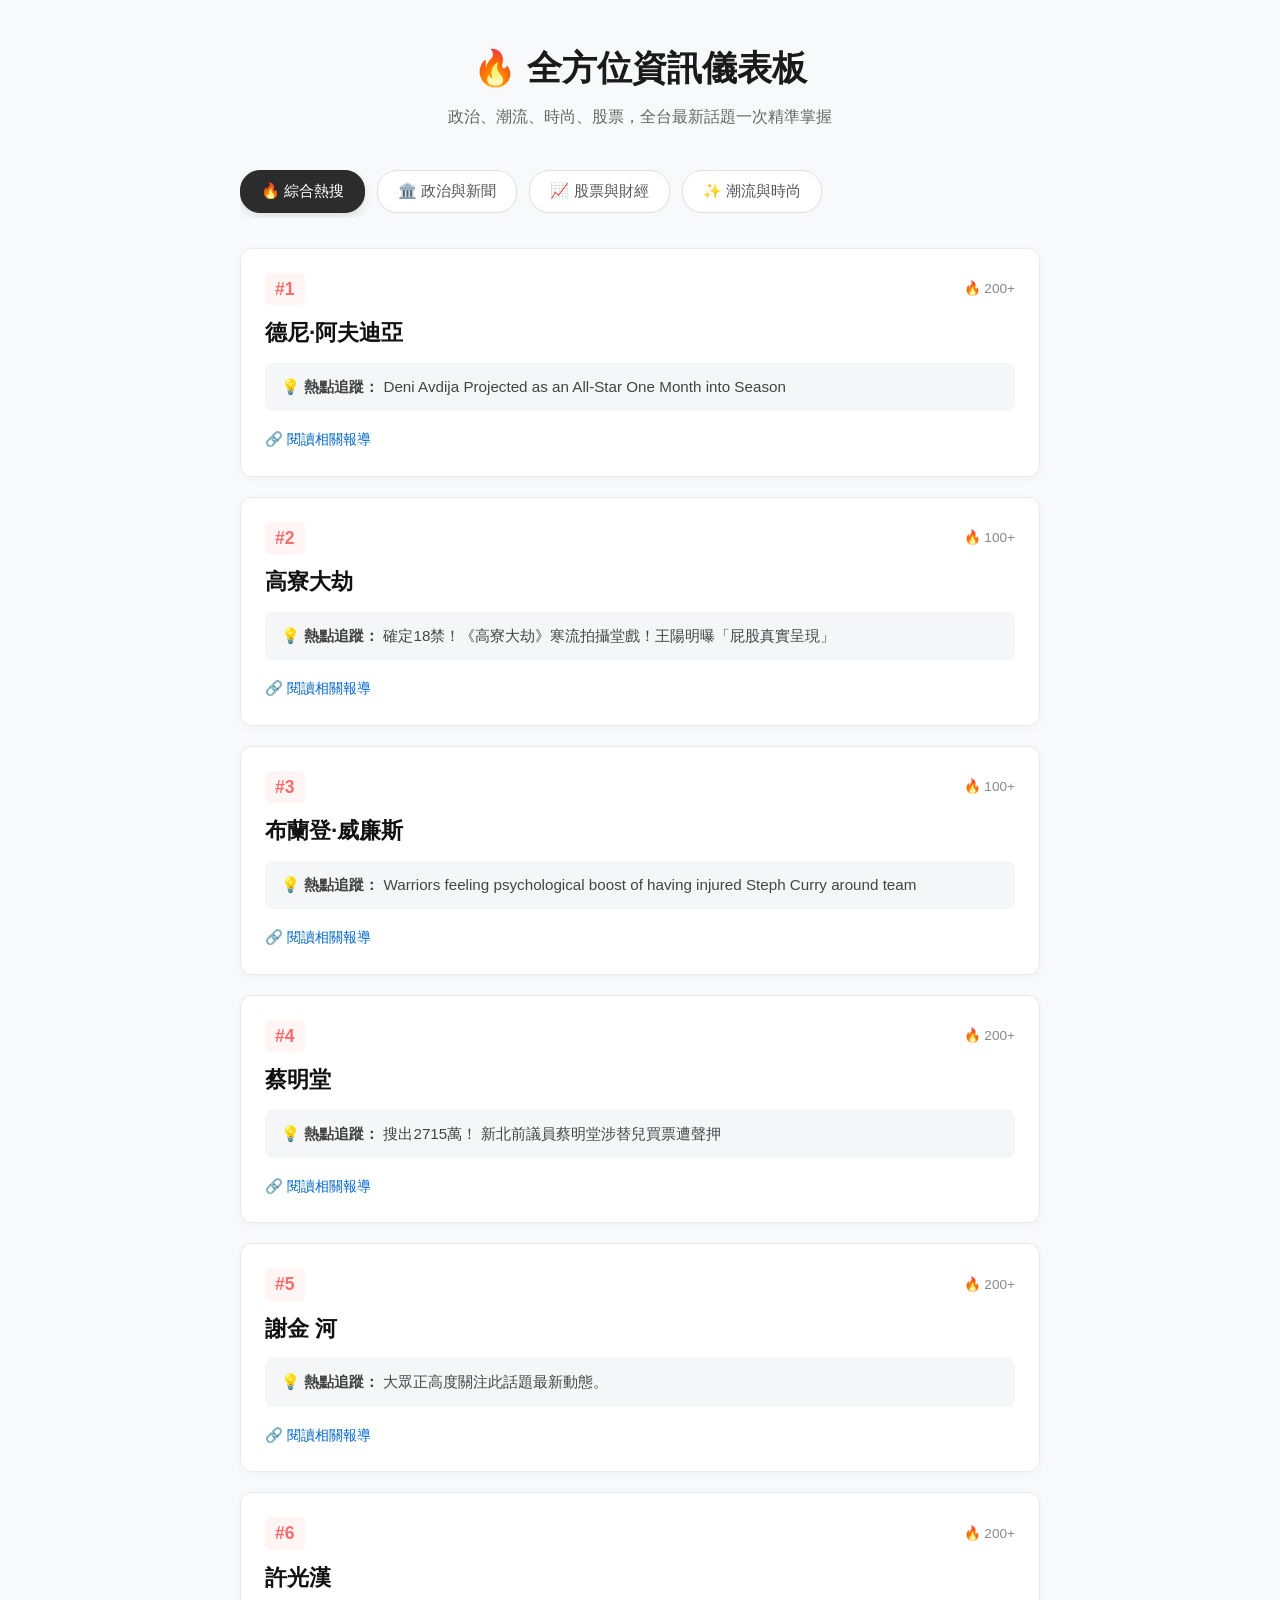
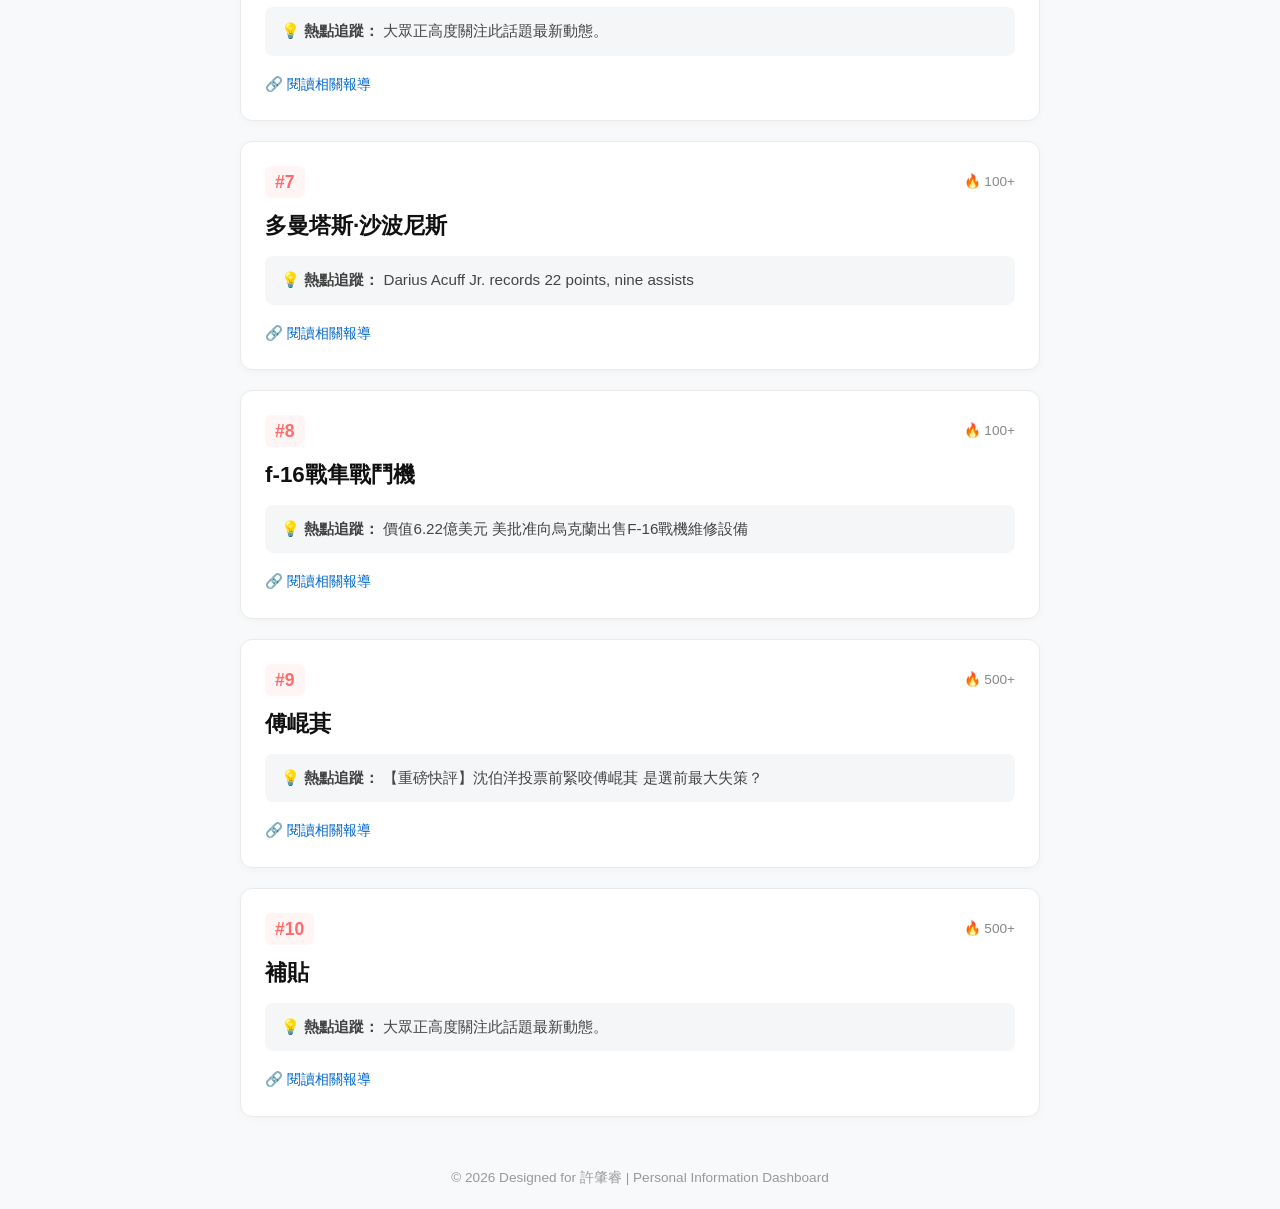
==== commit b1e3fa1c: "🤖 自動更新今日熱搜資料" ====
--- a/index.html
+++ b/index.html
@@ -29,59 +29,59 @@
         <div class="trend-card">
             <div class="card-header">
                 <span class="rank">#1</span>
+                <span class="traffic">🔥 200+</span>
+            </div>
+            <h2>德尼·阿夫迪亞</h2>
+            <p class="ai-summary">💡 <strong>熱點追蹤：</strong> Deni Avdija Projected as an All-Star One Month into Season</p>
+            <div class="news-links"><a href="https://www.blazersedge.com/trail-blazers-news/118845/deni-avdija-projected-as-an-all-star-one-month-into-season" target="_blank">🔗 閱讀相關報導</a></div>
+        </div>
+        
+        <div class="trend-card">
+            <div class="card-header">
+                <span class="rank">#2</span>
                 <span class="traffic">🔥 100+</span>
             </div>
-            <h2>sabah fk vs barcelona</h2>
-            <p class="ai-summary">💡 <strong>熱點追蹤：</strong> Sabah 1-4 Barcelona: Anthony Gordon scores twice in visitors' comfortable Champions League win</p>
-            <div class="news-links"><a href="https://www.bbc.com/sport/football/live/c674232v2gv3t" target="_blank">🔗 閱讀相關報導</a></div>
-        </div>
-        
-        <div class="trend-card">
-            <div class="card-header">
-                <span class="rank">#2</span>
+            <h2>高寮大劫</h2>
+            <p class="ai-summary">💡 <strong>熱點追蹤：</strong> 確定18禁！《高寮大劫》寒流拍攝堂戲！王陽明曝「屁股真實呈現」</p>
+            <div class="news-links"><a href="https://tw.news.yahoo.com/%E7%A2%BA%E5%AE%9A18%E7%A6%81-%E9%AB%98%E5%AF%AE%E5%A4%A7%E5%8A%AB-%E5%AF%92%E6%B5%81%E6%8B%8D%E6%94%9D%E5%A0%82%E6%88%B2-%E7%8E%8B%E9%99%BD%E6%98%8E%E6%9B%9D-%E5%B1%81%E8%82%A1%E7%9C%9F%E5%AF%A6%E5%91%88%E7%8F%BE-002501698.html" target="_blank">🔗 閱讀相關報導</a></div>
+        </div>
+        
+        <div class="trend-card">
+            <div class="card-header">
+                <span class="rank">#3</span>
+                <span class="traffic">🔥 100+</span>
+            </div>
+            <h2>布蘭登·威廉斯</h2>
+            <p class="ai-summary">💡 <strong>熱點追蹤：</strong> Warriors feeling psychological boost of having injured Steph Curry around team</p>
+            <div class="news-links"><a href="https://www.nbcsportsbayarea.com/nba/golden-state-warriors/steph-curry-psychological-advantage/1983057/" target="_blank">🔗 閱讀相關報導</a></div>
+        </div>
+        
+        <div class="trend-card">
+            <div class="card-header">
+                <span class="rank">#4</span>
                 <span class="traffic">🔥 200+</span>
             </div>
-            <h2>鄭朝方</h2>
+            <h2>蔡明堂</h2>
+            <p class="ai-summary">💡 <strong>熱點追蹤：</strong> 搜出2715萬！ 新北前議員蔡明堂涉替兒買票遭聲押</p>
+            <div class="news-links"><a href="https://news.ebc.net.tw/news/society/582547" target="_blank">🔗 閱讀相關報導</a></div>
+        </div>
+        
+        <div class="trend-card">
+            <div class="card-header">
+                <span class="rank">#5</span>
+                <span class="traffic">🔥 200+</span>
+            </div>
+            <h2>謝金 河</h2>
             <p class="ai-summary">💡 <strong>熱點追蹤：</strong> 大眾正高度關注此話題最新動態。</p>
             <div class="news-links"><a href="#" target="_blank">🔗 閱讀相關報導</a></div>
         </div>
         
         <div class="trend-card">
             <div class="card-header">
-                <span class="rank">#3</span>
-                <span class="traffic">🔥 100+</span>
-            </div>
-            <h2>投票</h2>
-            <p class="ai-summary">💡 <strong>熱點追蹤：</strong> 九合一選舉可以穿PUMA、林安可球衣去投票嗎？投票日穿著與攜帶物品規範一次看| 政治</p>
-            <div class="news-links"><a href="https://www.cna.com.tw/news/aipl/202611245003.aspx" target="_blank">🔗 閱讀相關報導</a></div>
-        </div>
-        
-        <div class="trend-card">
-            <div class="card-header">
-                <span class="rank">#4</span>
-                <span class="traffic">🔥 2000+</span>
-            </div>
-            <h2>沈伯洋老婆</h2>
-            <p class="ai-summary">💡 <strong>熱點追蹤：</strong> 沈伯洋士林掃街人潮太扯！在地30年阿北嚇喊：第一次看到</p>
-            <div class="news-links"><a href="https://tw.news.yahoo.com/%E6%B2%88%E4%BC%AF%E6%B4%8B%E5%A3%AB%E6%9E%97%E6%8E%83%E8%A1%97%E4%BA%BA%E6%BD%AE%E5%A4%AA%E6%89%AF-%E5%9C%A8%E5%9C%B030%E5%B9%B4%E9%98%BF%E5%8C%97%E5%9A%87%E5%96%8A-%E7%AC%AC-%E6%AC%A1%E7%9C%8B%E5%88%B0-125150777.html" target="_blank">🔗 閱讀相關報導</a></div>
-        </div>
-        
-        <div class="trend-card">
-            <div class="card-header">
-                <span class="rank">#5</span>
-                <span class="traffic">🔥 100+</span>
-            </div>
-            <h2>美元指數</h2>
-            <p class="ai-summary">💡 <strong>熱點追蹤：</strong> AI概念股強彈推升美債殖利率 美元指數創今年新高</p>
-            <div class="news-links"><a href="https://tw.stock.yahoo.com/news/ai%E6%A6%82%E5%BF%B5%E8%82%A1%E5%BC%B7%E5%BD%88%E6%8E%A8%E5%8D%87%E7%BE%8E%E5%82%B5%E6%AE%96%E5%88%A9%E7%8E%87-%E7%BE%8E%E5%85%83%E6%8C%87%E6%95%B8%E5%89%B5%E4%BB%8A%E5%B9%B4%E6%96%B0%E9%AB%98-065942151.html" target="_blank">🔗 閱讀相關報導</a></div>
-        </div>
-        
-        <div class="trend-card">
-            <div class="card-header">
                 <span class="rank">#6</span>
-                <span class="traffic">🔥 1000+</span>
-            </div>
-            <h2>曾聖凱</h2>
+                <span class="traffic">🔥 200+</span>
+            </div>
+            <h2>許光漢</h2>
             <p class="ai-summary">💡 <strong>熱點追蹤：</strong> 大眾正高度關注此話題最新動態。</p>
             <div class="news-links"><a href="#" target="_blank">🔗 閱讀相關報導</a></div>
         </div>
@@ -91,40 +91,40 @@
                 <span class="rank">#7</span>
                 <span class="traffic">🔥 100+</span>
             </div>
-            <h2>後來有個克里夫</h2>
+            <h2>多曼塔斯·沙波尼斯</h2>
+            <p class="ai-summary">💡 <strong>熱點追蹤：</strong> Darius Acuff Jr. records 22 points, nine assists</p>
+            <div class="news-links"><a href="https://www.nbcsports.com/fantasy/basketball/player-news/2026-11-26/darius-acuff-jr-records-22-points-nine-assists" target="_blank">🔗 閱讀相關報導</a></div>
+        </div>
+        
+        <div class="trend-card">
+            <div class="card-header">
+                <span class="rank">#8</span>
+                <span class="traffic">🔥 100+</span>
+            </div>
+            <h2>f-16戰隼戰鬥機</h2>
+            <p class="ai-summary">💡 <strong>熱點追蹤：</strong> 價值6.22億美元 美批准向烏克蘭出售F-16戰機維修設備</p>
+            <div class="news-links"><a href="https://www.rti.org.tw/news?uid=3&pid=1053786" target="_blank">🔗 閱讀相關報導</a></div>
+        </div>
+        
+        <div class="trend-card">
+            <div class="card-header">
+                <span class="rank">#9</span>
+                <span class="traffic">🔥 500+</span>
+            </div>
+            <h2>傅崐萁</h2>
+            <p class="ai-summary">💡 <strong>熱點追蹤：</strong> 【重磅快評】沈伯洋投票前緊咬傅崐萁 是選前最大失策？</p>
+            <div class="news-links"><a href="https://udn.com/news/story/125078/9903299" target="_blank">🔗 閱讀相關報導</a></div>
+        </div>
+        
+        <div class="trend-card">
+            <div class="card-header">
+                <span class="rank">#10</span>
+                <span class="traffic">🔥 500+</span>
+            </div>
+            <h2>補貼</h2>
             <p class="ai-summary">💡 <strong>熱點追蹤：</strong> 大眾正高度關注此話題最新動態。</p>
             <div class="news-links"><a href="#" target="_blank">🔗 閱讀相關報導</a></div>
         </div>
-        
-        <div class="trend-card">
-            <div class="card-header">
-                <span class="rank">#8</span>
-                <span class="traffic">🔥 100+</span>
-            </div>
-            <h2>高鐵票</h2>
-            <p class="ai-summary">💡 <strong>熱點追蹤：</strong> 行憲紀念日疏運高鐵加開82班次列車11/26開放訂票| 生活</p>
-            <div class="news-links"><a href="https://www.cna.com.tw/news/ahel/202611240163.aspx" target="_blank">🔗 閱讀相關報導</a></div>
-        </div>
-        
-        <div class="trend-card">
-            <div class="card-header">
-                <span class="rank">#9</span>
-                <span class="traffic">🔥 5000+</span>
-            </div>
-            <h2>高鐵</h2>
-            <p class="ai-summary">💡 <strong>熱點追蹤：</strong> 籲檢調嚴查嚴辦陳其邁：境外勢力介入台灣選舉要不得| 地方</p>
-            <div class="news-links"><a href="https://www.cna.com.tw/news/aloc/202611250190.aspx" target="_blank">🔗 閱讀相關報導</a></div>
-        </div>
-        
-        <div class="trend-card">
-            <div class="card-header">
-                <span class="rank">#10</span>
-                <span class="traffic">🔥 200+</span>
-            </div>
-            <h2>屍速禁區</h2>
-            <p class="ai-summary">💡 <strong>熱點追蹤：</strong> 《暴雪》拿下韓國首週末票房冠軍 具教煥戲裡戲外愛黏前輩金倫奭</p>
-            <div class="news-links"><a href="https://tw.news.yahoo.com/%E6%9A%B4%E9%9B%AA-%E6%8B%BF%E4%B8%8B%E9%9F%93%E5%9C%8B%E9%A6%96%E9%80%B1%E6%9C%AB%E7%A5%A8%E6%88%BF%E5%86%A0%E8%BB%8D-%E5%85%B7%E6%95%99%E7%85%A5%E6%88%B2%E8%A3%A1%E6%88%B2%E5%A4%96%E6%84%9B%E9%BB%8F%E5%89%8D%E8%BC%A9%E9%87%91%E5%80%AB%E5%A5%AD-101045238.html" target="_blank">🔗 閱讀相關報導</a></div>
-        </div>
         </div>
         </div>
         
@@ -133,10 +133,10 @@
         <div class="trend-card">
             <div class="card-header">
                 <span class="rank">#1</span>
-                <span class="traffic">📰 三立新聞</span>
-            </div>
-            <h2 style="font-size: 1.25rem; margin-bottom: 15px; color: #222;">沈伯洋不忍擾民取消選前之夜！蔣萬安開票封市府路30小時 15公車改道</h2>
-            <div class="news-links"><a href="https://news.google.com/rss/articles/[base64]?oc=5" target="_blank">🔗 閱讀完整內容</a></div>
+                <span class="traffic">📰 UDN</span>
+            </div>
+            <h2 style="font-size: 1.25rem; margin-bottom: 15px; color: #222;">沈伯洋選前之夜場地全被借 蔣萬安：4年前我在一個停車場辦</h2>
+            <div class="news-links"><a href="https://news.google.com/rss/articles/[base64]?oc=5" target="_blank">🔗 閱讀完整內容</a></div>
         </div>
         
         <div class="trend-card">
@@ -144,17 +144,17 @@
                 <span class="rank">#2</span>
                 <span class="traffic">📰 Yahoo新聞</span>
             </div>
-            <h2 style="font-size: 1.25rem; margin-bottom: 15px; color: #222;">蔡英文陪何欣純掃街 台下突爆「呵呵假笑」</h2>
-            <div class="news-links"><a href="https://news.google.com/rss/articles/[base64]?oc=5" target="_blank">🔗 閱讀完整內容</a></div>
+            <h2 style="font-size: 1.25rem; margin-bottom: 15px; color: #222;">華南雲雨區來了！今日全台有雨 粉專示警：白天影響最劇</h2>
+            <div class="news-links"><a href="https://news.google.com/rss/articles/[base64]?oc=5" target="_blank">🔗 閱讀完整內容</a></div>
         </div>
         
         <div class="trend-card">
             <div class="card-header">
                 <span class="rank">#3</span>
-                <span class="traffic">📰 自由時報</span>
-            </div>
-            <h2 style="font-size: 1.25rem; margin-bottom: 15px; color: #222;">直球批鄭麗文見習近平「絕非好事」 沈伯洋登《時代》：中共從未停止攻擊</h2>
-            <div class="news-links"><a href="https://news.google.com/rss/articles/[base64]?oc=5" target="_blank">🔗 閱讀完整內容</a></div>
+                <span class="traffic">📰 三立新聞</span>
+            </div>
+            <h2 style="font-size: 1.25rem; margin-bottom: 15px; color: #222;">涉散布不雅片！徐欣瑩助理控「複訊沒律師」竹檢：先後2律師陪同</h2>
+            <div class="news-links"><a href="https://news.google.com/rss/articles/[base64]?oc=5" target="_blank">🔗 閱讀完整內容</a></div>
         </div>
         
         <div class="trend-card">
@@ -162,31 +162,112 @@
                 <span class="rank">#4</span>
                 <span class="traffic">📰 三立新聞</span>
             </div>
-            <h2 style="font-size: 1.25rem; margin-bottom: 15px; color: #222;">涉散布不雅片！徐欣瑩助理控「複訊沒律師」竹檢：先後2律師陪同</h2>
-            <div class="news-links"><a href="https://news.google.com/rss/articles/[base64]?oc=5" target="_blank">🔗 閱讀完整內容</a></div>
+            <h2 style="font-size: 1.25rem; margin-bottom: 15px; color: #222;">結拜高金素梅20多年！乾姊候選人「現金藏水果」遭收押| 社會</h2>
+            <div class="news-links"><a href="https://news.google.com/rss/articles/CBMiSEFVX3lxTE5VdV81cVoxUTFmSHhfLW5PSkpCX1VraE1Nb1R3dm90cDREazFra0hVSzZaYWJkRG45WVJSOEFwNG9uZDRVNGZSSQ?oc=5" target="_blank">🔗 閱讀完整內容</a></div>
         </div>
         
         <div class="trend-card">
             <div class="card-header">
                 <span class="rank">#5</span>
+                <span class="traffic">📰 Yahoo新聞</span>
+            </div>
+            <h2 style="font-size: 1.25rem; margin-bottom: 15px; color: #222;">選前公開表態了！沈玉琳點名蔡英文、賴清德：統獨從頭到尾就是假議題</h2>
+            <div class="news-links"><a href="https://news.google.com/rss/articles/[base64]?oc=5" target="_blank">🔗 閱讀完整內容</a></div>
+        </div>
+        
+        <div class="trend-card">
+            <div class="card-header">
+                <span class="rank">#6</span>
+                <span class="traffic">📰 NOWnews今日新聞</span>
+            </div>
+            <h2 style="font-size: 1.25rem; margin-bottom: 15px; color: #222;">傅崐萁恐接立院副院長？賴清德台中催票喊話「把江啟臣留在國會」</h2>
+            <div class="news-links"><a href="https://news.google.com/rss/articles/[base64]?oc=5" target="_blank">🔗 閱讀完整內容</a></div>
+        </div>
+        
+        <div class="trend-card">
+            <div class="card-header">
+                <span class="rank">#7</span>
                 <span class="traffic">📰 UDN</span>
             </div>
-            <h2 style="font-size: 1.25rem; margin-bottom: 15px; color: #222;">沈伯洋提告敗訴稱法官說「傅講沒人信」 傅崐萁：歡迎大家點開判決書</h2>
-            <div class="news-links"><a href="https://news.google.com/rss/articles/[base64]?oc=5" target="_blank">🔗 閱讀完整內容</a></div>
-        </div>
-        
-        <div class="trend-card">
-            <div class="card-header">
-                <span class="rank">#6</span>
-                <span class="traffic">📰 ETtoday新聞雲</span>
-            </div>
-            <h2 style="font-size: 1.25rem; margin-bottom: 15px; color: #222;">快訊／7-11開出4張千萬發票　花10元買飲品就中獎</h2>
-            <div class="news-links"><a href="https://news.google.com/rss/articles/[base64]?oc=5" target="_blank">🔗 閱讀完整內容</a></div>
-        </div>
-        
-        <div class="trend-card">
-            <div class="card-header">
-                <span class="rank">#7</span>
+            <h2 style="font-size: 1.25rem; margin-bottom: 15px; color: #222;">王世堅喊話讓沈伯洋當最高票民選市長 接棒賴總統進軍總統府</h2>
+            <div class="news-links"><a href="https://news.google.com/rss/articles/[base64]?oc=5" target="_blank">🔗 閱讀完整內容</a></div>
+        </div>
+        
+        <div class="trend-card">
+            <div class="card-header">
+                <span class="rank">#8</span>
+                <span class="traffic">📰 Yahoo新聞</span>
+            </div>
+            <h2 style="font-size: 1.25rem; margin-bottom: 15px; color: #222;">看衰沈伯洋白忙一場！沈富雄急獻藍營1大招</h2>
+            <div class="news-links"><a href="https://news.google.com/rss/articles/[base64]?oc=5" target="_blank">🔗 閱讀完整內容</a></div>
+        </div>
+        
+        <div class="trend-card">
+            <div class="card-header">
+                <span class="rank">#9</span>
+                <span class="traffic">📰 UDN</span>
+            </div>
+            <h2 style="font-size: 1.25rem; margin-bottom: 15px; color: #222;">投票筆記本／2026縣市長候選人完整名單！8位現任首長拚連任、金門7人參選最競爭| 2026九合一選舉</h2>
+            <div class="news-links"><a href="https://news.google.com/rss/articles/CBMiWEFVX3lxTE54V05DcW91X25jMjh3cUFGbXUwN0dNTnItOWlpTzRLbzRuYTlwZ0lpX0FXRllpdWFQMDZZUmR5ZWxjOE5vb24xS3pDWmlhREpadWhxTW5zOVE?oc=5" target="_blank">🔗 閱讀完整內容</a></div>
+        </div>
+        
+        <div class="trend-card">
+            <div class="card-header">
+                <span class="rank">#10</span>
+                <span class="traffic">📰 三立新聞</span>
+            </div>
+            <h2 style="font-size: 1.25rem; margin-bottom: 15px; color: #222;">選前之夜取消！蔡康永疑嗆蔣萬安　沈伯洋不揣測：出菜方式可以有很多種</h2>
+            <div class="news-links"><a href="https://news.google.com/rss/articles/[base64]?oc=5" target="_blank">🔗 閱讀完整內容</a></div>
+        </div>
+        
+        <div class="trend-card">
+            <div class="card-header">
+                <span class="rank">#11</span>
+                <span class="traffic">📰 UDN</span>
+            </div>
+            <h2 style="font-size: 1.25rem; margin-bottom: 15px; color: #222;">國1彰化段重大事故 聯結車和大貨車、遊覽車追撞致19傷其中3人OHCA</h2>
+            <div class="news-links"><a href="https://news.google.com/rss/articles/[base64]?oc=5" target="_blank">🔗 閱讀完整內容</a></div>
+        </div>
+        
+        <div class="trend-card">
+            <div class="card-header">
+                <span class="rank">#12</span>
+                <span class="traffic">📰 自由時報</span>
+            </div>
+            <h2 style="font-size: 1.25rem; margin-bottom: 15px; color: #222;">沈伯洋選前最後大車掃！「洋流號」明衝中山大同、士林北投路線曝</h2>
+            <div class="news-links"><a href="https://news.google.com/rss/articles/[base64]?oc=5" target="_blank">🔗 閱讀完整內容</a></div>
+        </div>
+        
+        <div class="trend-card">
+            <div class="card-header">
+                <span class="rank">#13</span>
+                <span class="traffic">📰 NOWnews今日新聞</span>
+            </div>
+            <h2 style="font-size: 1.25rem; margin-bottom: 15px; color: #222;">影／索羅斯案延燒！告傅崐萁敗訴　沈伯洋曝理由：法官認為沒人信</h2>
+            <div class="news-links"><a href="https://news.google.com/rss/articles/[base64]?oc=5" target="_blank">🔗 閱讀完整內容</a></div>
+        </div>
+        
+        <div class="trend-card">
+            <div class="card-header">
+                <span class="rank">#14</span>
+                <span class="traffic">📰 UDN</span>
+            </div>
+            <h2 style="font-size: 1.25rem; margin-bottom: 15px; color: #222;">六都章魚里總盤點！前瞻最終選戰結果「看這些地方最準」</h2>
+            <div class="news-links"><a href="https://news.google.com/rss/articles/CBMiU0FVX3lxTFBJMDRwSmVraW8wc3QyeExFZjNjck5RX3pmS3RIYlY5QVNIbXU5SjhYUjFJazJmS05sNHZMdEVNSERxbjltS0hneWZldG5BQU96TkE0?oc=5" target="_blank">🔗 閱讀完整內容</a></div>
+        </div>
+        
+        <div class="trend-card">
+            <div class="card-header">
+                <span class="rank">#15</span>
+                <span class="traffic">📰 BBC</span>
+            </div>
+            <h2 style="font-size: 1.25rem; margin-bottom: 15px; color: #222;">BBC事實查核：與中國有關帳號用AI生成影攻擊台灣選舉候選人</h2>
+            <div class="news-links"><a href="https://news.google.com/rss/articles/[base64]?oc=5" target="_blank">🔗 閱讀完整內容</a></div>
+        </div>
+        
+        <div class="trend-card">
+            <div class="card-header">
+                <span class="rank">#16</span>
                 <span class="traffic">📰 三立新聞</span>
             </div>
             <h2 style="font-size: 1.25rem; margin-bottom: 15px; color: #222;">車掃又出包？戰車「疑似闖紅燈」畫面曝光　蔣萬安認了：會再請團隊注意</h2>
@@ -195,120 +276,39 @@
         
         <div class="trend-card">
             <div class="card-header">
-                <span class="rank">#8</span>
-                <span class="traffic">📰 三立新聞</span>
-            </div>
-            <h2 style="font-size: 1.25rem; margin-bottom: 15px; color: #222;">選戰倒數！沈伯洋阿嬤現身松信車掃應援　中越雙語狂讚「洋洋好棒」催票</h2>
-            <div class="news-links"><a href="https://news.google.com/rss/articles/[base64]?oc=5" target="_blank">🔗 閱讀完整內容</a></div>
-        </div>
-        
-        <div class="trend-card">
-            <div class="card-header">
-                <span class="rank">#9</span>
-                <span class="traffic">📰 東森新聞</span>
-            </div>
-            <h2 style="font-size: 1.25rem; margin-bottom: 15px; color: #222;">淑麗氣象／今晚變天 降雨熱區變了</h2>
-            <div class="news-links"><a href="https://news.google.com/rss/articles/CBMiVEFVX3lxTE0xN0ZjTl9hZVBVLTAwc1BQUlQxNGhCQTcwMDJhRml6dEdJWE52WTRWbDdSSXN0am5EUkJ0SmF0Y1VRb2oxLS1OX0lvTjlCMElGMGxPUQ?oc=5" target="_blank">🔗 閱讀完整內容</a></div>
-        </div>
-        
-        <div class="trend-card">
-            <div class="card-header">
-                <span class="rank">#10</span>
+                <span class="rank">#17</span>
+                <span class="traffic">📰 今周刊</span>
+            </div>
+            <h2 style="font-size: 1.25rem; margin-bottom: 15px; color: #222;">統一發票9、10月／小七10元飲品爽拿千萬、全聯生鮮泡麵也中！全家46元買水開在哪？完整獎號、門市地點</h2>
+            <div class="news-links"><a href="https://news.google.com/rss/articles/CBMigAFBVV95cUxPbElBM0NqMEdfaWNaS2ROMVdfWFc3S3prNTBZTmwwQVo4LU1Xc1NtTEdTZms4NWRxdmp6Q3dUZDJ6ZnZvOWlaN3RvSXJRU2R4dWJoa3VfR2duYlgxMWFKMEVRek1TX3ZQTjVnM3g4clZTVHdxZTNQY3dIQ0M1UWd4VQ?oc=5" target="_blank">🔗 閱讀完整內容</a></div>
+        </div>
+        
+        <div class="trend-card">
+            <div class="card-header">
+                <span class="rank">#18</span>
+                <span class="traffic">📰 馬祖日報</span>
+            </div>
+            <h2 style="font-size: 1.25rem; margin-bottom: 15px; color: #222;">快訊／北竿幽靈人口案跨海搜索16處 村長候選人父親遭羈押禁見</h2>
+            <div class="news-links"><a href="https://news.google.com/rss/articles/CBMiXkFVX3lxTFBwbWNseS11Q1l6bzlwa2VMME5WcThYZk1BaHVSR01UX0Z1SnE4YklTSzhCby1wRWJKLXQ2RGN4Q0xVa0JMOTg3TG9TWGhBNXlUTDhhQjF2Y2l2RjNNaXc?oc=5" target="_blank">🔗 閱讀完整內容</a></div>
+        </div>
+        
+        <div class="trend-card">
+            <div class="card-header">
+                <span class="rank">#19</span>
                 <span class="traffic">📰 Yahoo新聞</span>
             </div>
-            <h2 style="font-size: 1.25rem; margin-bottom: 15px; color: #222;">割頸案二審判賠1782萬！乾妹乾哥聽判面無表情 楊爸痛心：永遠無法實現的數字</h2>
-            <div class="news-links"><a href="https://news.google.com/rss/articles/[base64]?oc=5" target="_blank">🔗 閱讀完整內容</a></div>
-        </div>
-        
-        <div class="trend-card">
-            <div class="card-header">
-                <span class="rank">#11</span>
+            <h2 style="font-size: 1.25rem; margin-bottom: 15px; color: #222;">中教大男大生「持刀抵女師脖」嗆：滅了她！校方：已達退學標準</h2>
+            <div class="news-links"><a href="https://news.google.com/rss/articles/[base64]?oc=5" target="_blank">🔗 閱讀完整內容</a></div>
+        </div>
+        
+        <div class="trend-card">
+            <div class="card-header">
+                <span class="rank">#20</span>
                 <span class="traffic">📰 中天新聞網</span>
             </div>
             <h2 style="font-size: 1.25rem; margin-bottom: 15px; color: #222;">喊話選民28日衝高投票率 賴清德：用手中選票決定自己想要的生活</h2>
             <div class="news-links"><a href="https://news.google.com/rss/articles/CBMiU0FVX3lxTE13cUY1cDZJNTFyOUtWTzFkUXBVaDJnbWN3bl9hXzZaelFUS1hpalVaeVlaWnZKZHdYVmR4NGgzWk4wU08yV3k0bEVEUE9IamNYNEZz?oc=5" target="_blank">🔗 閱讀完整內容</a></div>
         </div>
-        
-        <div class="trend-card">
-            <div class="card-header">
-                <span class="rank">#12</span>
-                <span class="traffic">📰 公視新聞</span>
-            </div>
-            <h2 style="font-size: 1.25rem; margin-bottom: 15px; color: #222;">涉招待選民赴中旅遊介選 高雄前議員黃紹庭60萬交保</h2>
-            <div class="news-links"><a href="https://news.google.com/rss/articles/CBMiT0FVX3lxTFBMMlBKRGQtWS1mOVliLWVtVGwyWEVqemlzVWxsZ1ZEYUdQeUcwbkh3SkVNV2NzUmVCNF9IZ3hxblJ2cmlNajhVNk5xa1FnbDA?oc=5" target="_blank">🔗 閱讀完整內容</a></div>
-        </div>
-        
-        <div class="trend-card">
-            <div class="card-header">
-                <span class="rank">#13</span>
-                <span class="traffic">📰 UDN</span>
-            </div>
-            <h2 style="font-size: 1.25rem; margin-bottom: 15px; color: #222;">洋流走下坡？小水滴屢現爭議行徑 沈富雄：有大罷免的味道了</h2>
-            <div class="news-links"><a href="https://news.google.com/rss/articles/[base64]?oc=5" target="_blank">🔗 閱讀完整內容</a></div>
-        </div>
-        
-        <div class="trend-card">
-            <div class="card-header">
-                <span class="rank">#14</span>
-                <span class="traffic">📰 中時新聞網</span>
-            </div>
-            <h2 style="font-size: 1.25rem; margin-bottom: 15px; color: #222;">水庫阿姨合體蔣萬安！里長曝背後故事 感動形容她像小蝴蝶掀起沙塵暴</h2>
-            <div class="news-links"><a href="https://news.google.com/rss/articles/CBMibkFVX3lxTE1Db3RzLU54c3dBSTlRUW1xTnZ4bzc5LVhxNkpnTDA2ay1rSnBtdnprWGRabHpjV3lCZ2pBc1pYRzM2MGZ5VFl3bXl0VU03VjNKNUdpakNzblNqck9SOWpvSXkxcno1VnFwc1J1VS13?oc=5" target="_blank">🔗 閱讀完整內容</a></div>
-        </div>
-        
-        <div class="trend-card">
-            <div class="card-header">
-                <span class="rank">#15</span>
-                <span class="traffic">📰 自由時報</span>
-            </div>
-            <h2 style="font-size: 1.25rem; margin-bottom: 15px; color: #222;">台中男大生持刀「抵頸」攻擊女師 返校竟稱「不會道歉、不後悔」</h2>
-            <div class="news-links"><a href="https://news.google.com/rss/articles/[base64]?oc=5" target="_blank">🔗 閱讀完整內容</a></div>
-        </div>
-        
-        <div class="trend-card">
-            <div class="card-header">
-                <span class="rank">#16</span>
-                <span class="traffic">📰 馬祖日報</span>
-            </div>
-            <h2 style="font-size: 1.25rem; margin-bottom: 15px; color: #222;">快訊／北竿幽靈人口案跨海搜索16處 村長候選人父親遭羈押禁見</h2>
-            <div class="news-links"><a href="https://news.google.com/rss/articles/CBMiXkFVX3lxTFBwbWNseS11Q1l6bzlwa2VMME5WcThYZk1BaHVSR01UX0Z1SnE4YklTSzhCby1wRWJKLXQ2RGN4Q0xVa0JMOTg3TG9TWGhBNXlUTDhhQjF2Y2l2RjNNaXc?oc=5" target="_blank">🔗 閱讀完整內容</a></div>
-        </div>
-        
-        <div class="trend-card">
-            <div class="card-header">
-                <span class="rank">#17</span>
-                <span class="traffic">📰 東森新聞</span>
-            </div>
-            <h2 style="font-size: 1.25rem; margin-bottom: 15px; color: #222;">屏東又爆賄選！鄉代候選人涉買票 查扣現金36萬聲押禁見</h2>
-            <div class="news-links"><a href="https://news.google.com/rss/articles/CBMiVkFVX3lxTE5TR0FPNFAtSHIyd3Q4cDRXREhURWxTSDlHMnZnM1pOMHF5cjNBbFZ4RHU1NjY5NWE4SENFeWh5YzF6cWNoa3FHWC12OXQ3dzcyYVVKQXl3?oc=5" target="_blank">🔗 閱讀完整內容</a></div>
-        </div>
-        
-        <div class="trend-card">
-            <div class="card-header">
-                <span class="rank">#18</span>
-                <span class="traffic">📰 Yahoo新聞</span>
-            </div>
-            <h2 style="font-size: 1.25rem; margin-bottom: 15px; color: #222;">謝龍介公布烏山頭光電影片 讚吹哨者英雄：台南人要感謝他</h2>
-            <div class="news-links"><a href="https://news.google.com/rss/articles/[base64]?oc=5" target="_blank">🔗 閱讀完整內容</a></div>
-        </div>
-        
-        <div class="trend-card">
-            <div class="card-header">
-                <span class="rank">#19</span>
-                <span class="traffic">📰 ETtoday新聞雲</span>
-            </div>
-            <h2 style="font-size: 1.25rem; margin-bottom: 15px; color: #222;">桃園露營區29歲情侶成雙屍！友人掀帳篷嚇壞 疑一氧化碳中毒亡</h2>
-            <div class="news-links"><a href="https://news.google.com/rss/articles/CBMiXkFVX3lxTE11NXBPdEFsaEhuSkZaTXVOd0NLcFFzZVh6eGRBTFkyMWR3VWJyZF9uMDA0X2lCYUdxbmJ2LVpUandMVExQN0xwYWV6ZVZ6eWhJSXJhSjR5S0hYQ1VuWlE?oc=5" target="_blank">🔗 閱讀完整內容</a></div>
-        </div>
-        
-        <div class="trend-card">
-            <div class="card-header">
-                <span class="rank">#20</span>
-                <span class="traffic">📰 報導者The Reporter</span>
-            </div>
-            <h2 style="font-size: 1.25rem; margin-bottom: 15px; color: #222;">【總論篇】檢視六都市長候選人政見：擴大公共服務，誰能做到制度和效率改革？</h2>
-            <div class="news-links"><a href="https://news.google.com/rss/articles/[base64]?oc=5" target="_blank">🔗 閱讀完整內容</a></div>
-        </div>
         </div>
         </div>
         
@@ -317,28 +317,28 @@
         <div class="trend-card">
             <div class="card-header">
                 <span class="rank">#1</span>
+                <span class="traffic">💰 中央社 CNA</span>
+            </div>
+            <h2 style="font-size: 1.25rem; margin-bottom: 15px; color: #222;">301台灣稅率估15% 鄭麗君：等同美FTA國優於中國東南亞| 政治</h2>
+            <div class="news-links"><a href="https://news.google.com/rss/articles/CBMiX0FVX3lxTE94eGtieExxRVBhcTJRSk00Q20yek1LdU9RSXE4NzhqbGt5RzNWQl9FZVJBYUR6Z0VpVU5YSmZYcnFDYmFWczBnUzVWX2hwTUV5TWJVVkxob0VtOHA4bHdZ?oc=5" target="_blank">🔗 閱讀完整內容</a></div>
+        </div>
+        
+        <div class="trend-card">
+            <div class="card-header">
+                <span class="rank">#2</span>
                 <span class="traffic">💰 Yahoo股市</span>
             </div>
-            <h2 style="font-size: 1.25rem; margin-bottom: 15px; color: #222;">快訊》36K保衛戰！台指期夜盤一度慘崩2190點 費半狠跌7％</h2>
-            <div class="news-links"><a href="https://news.google.com/rss/articles/[base64]?oc=5" target="_blank">🔗 閱讀完整內容</a></div>
-        </div>
-        
-        <div class="trend-card">
-            <div class="card-header">
-                <span class="rank">#2</span>
-                <span class="traffic">💰 鉅亨網</span>
-            </div>
-            <h2 style="font-size: 1.25rem; margin-bottom: 15px; color: #222;">矽谷贏了、MAGA怒了！川普救回黃仁勳內幕曝 掀共和黨內鬨</h2>
-            <div class="news-links"><a href="https://news.google.com/rss/articles/CBMiT0FVX3lxTFBVV0tZQVRFdXplWndiX19LUjlYbGhNTEl2Z000MjJDeXpKaWVreHpoc0Z5dVhXUW5JM3gtQzNUaUgxcDA2cVZaNjJzYUFfMTA?oc=5" target="_blank">🔗 閱讀完整內容</a></div>
+            <h2 style="font-size: 1.25rem; margin-bottom: 15px; color: #222;">黃仁勳「失業11天」在幹嘛？曾私訊好友想騎重機橫越美國</h2>
+            <div class="news-links"><a href="https://news.google.com/rss/articles/[base64]?oc=5" target="_blank">🔗 閱讀完整內容</a></div>
         </div>
         
         <div class="trend-card">
             <div class="card-header">
                 <span class="rank">#3</span>
-                <span class="traffic">💰 纽约时报中文网</span>
-            </div>
-            <h2 style="font-size: 1.25rem; margin-bottom: 15px; color: #222;">從兵工廠小鎮到英偉達核心圈：黃樂的人生軌跡與間諜疑雲- 紐約時報中文網</h2>
-            <div class="news-links"><a href="https://news.google.com/rss/articles/CBMie0FVX3lxTE55TnhWYVItQnZiMFMzQkRoaDlvQlNuX19BNUw3ZnpyeFU4QV84MWw0dHlRdWl5THVCODJRVk9VZm9abDBFZGw1OUpoN1huU3BMTFpZa3BCOVNzaEs0NElZZmZkX0lHNEJnQkZONzMzM0xXenk4SV9iZGRvQQ?oc=5" target="_blank">🔗 閱讀完整內容</a></div>
+                <span class="traffic">💰 Yahoo股市</span>
+            </div>
+            <h2 style="font-size: 1.25rem; margin-bottom: 15px; color: #222;">台股止跌回升、3萬9關卡反覆拉鋸！「玻纖布大廠」爆量28萬張仍失守60元力積電狂飆6%成交量衝6萬張</h2>
+            <div class="news-links"><a href="https://news.google.com/rss/articles/[base64]?oc=5" target="_blank">🔗 閱讀完整內容</a></div>
         </div>
         
         <div class="trend-card">
@@ -346,153 +346,153 @@
                 <span class="rank">#4</span>
                 <span class="traffic">💰 ETtoday財經雲</span>
             </div>
-            <h2 style="font-size: 1.25rem; margin-bottom: 15px; color: #222;">美股開盤雪崩！費半暴跌逾6％、台指期夜盤跟著遭殃</h2>
-            <div class="news-links"><a href="https://news.google.com/rss/articles/[base64]?oc=5" target="_blank">🔗 閱讀完整內容</a></div>
+            <h2 style="font-size: 1.25rem; margin-bottom: 15px; color: #222;">股匯雙漲！「老大」出手新台幣強升1.76角　台股飆1200點</h2>
+            <div class="news-links"><a href="https://news.google.com/rss/articles/[base64]?oc=5" target="_blank">🔗 閱讀完整內容</a></div>
         </div>
         
         <div class="trend-card">
             <div class="card-header">
                 <span class="rank">#5</span>
+                <span class="traffic">💰 工商時報</span>
+            </div>
+            <h2 style="font-size: 1.25rem; margin-bottom: 15px; color: #222;">「大賣空」主角突然翻多！買進輝達看漲期權曝下次放空關鍵價位- 國際</h2>
+            <div class="news-links"><a href="https://news.google.com/rss/articles/CBMiX0FVX3lxTFBFYzI2dFVwM3hTU09iVzVsX0I1UDdQNU1zazFYSklVb1M2WmUwNDNieGxhTDNmenlRWkFHeFY3T1JHbV9QSS1iQlU4NjN6Wk01a01lQmdtUmVHbDI0Wmp3?oc=5" target="_blank">🔗 閱讀完整內容</a></div>
+        </div>
+        
+        <div class="trend-card">
+            <div class="card-header">
+                <span class="rank">#6</span>
+                <span class="traffic">💰 自由財經</span>
+            </div>
+            <h2 style="font-size: 1.25rem; margin-bottom: 15px; color: #222;">美股收盤》逢低買盤進場！道瓊收復千點跌幅上漲 台積電ADR跌近2％</h2>
+            <div class="news-links"><a href="https://news.google.com/rss/articles/[base64]?oc=5" target="_blank">🔗 閱讀完整內容</a></div>
+        </div>
+        
+        <div class="trend-card">
+            <div class="card-header">
+                <span class="rank">#7</span>
+                <span class="traffic">💰 Yahoo新聞</span>
+            </div>
+            <h2 style="font-size: 1.25rem; margin-bottom: 15px; color: #222;">直擊力晶改選》2位「謝董」讓小股東霧煞煞 黃崇仁老臣、新董監揭秘</h2>
+            <div class="news-links"><a href="https://news.google.com/rss/articles/[base64]?oc=5" target="_blank">🔗 閱讀完整內容</a></div>
+        </div>
+        
+        <div class="trend-card">
+            <div class="card-header">
+                <span class="rank">#8</span>
+                <span class="traffic">💰 鉅亨網</span>
+            </div>
+            <h2 style="font-size: 1.25rem; margin-bottom: 15px; color: #222;">SpaceX大手筆送股！每個活躍川普帳戶獲1股 馬斯克再加碼1股</h2>
+            <div class="news-links"><a href="https://news.google.com/rss/articles/CBMiT0FVX3lxTE41Q3JCR0lHMmROMk1fU3dldG9jQnRLemEzVkx2bWp6Ui1Za29lWXFIbDRTT0dfdUVHRklDR3BrZC1ScUl2NjhXX1JTSEdMUFE?oc=5" target="_blank">🔗 閱讀完整內容</a></div>
+        </div>
+        
+        <div class="trend-card">
+            <div class="card-header">
+                <span class="rank">#9</span>
+                <span class="traffic">💰 UDN</span>
+            </div>
+            <h2 style="font-size: 1.25rem; margin-bottom: 15px; color: #222;">不只黃仁勳！WSJ：輝達高層與客戶女主管交往多年 引發利益衝突疑慮</h2>
+            <div class="news-links"><a href="https://news.google.com/rss/articles/[base64]?oc=5" target="_blank">🔗 閱讀完整內容</a></div>
+        </div>
+        
+        <div class="trend-card">
+            <div class="card-header">
+                <span class="rank">#10</span>
+                <span class="traffic">💰 工商時報</span>
+            </div>
+            <h2 style="font-size: 1.25rem; margin-bottom: 15px; color: #222;">投信、公股史詩級護盤仍擋不住！外資狂賣1,236億台股止穩三關鍵曝- 日報</h2>
+            <div class="news-links"><a href="https://news.google.com/rss/articles/CBMiX0FVX3lxTE5WNnJ4TGpOTmtXd29abV91N2lfQVlyb2JhMlZGdE1mbmFLdDEzdFdtZ2l4cWw1WmQ1My01ckpSTmZ6dElTcXktVDE5ckVKSGhkNDNMV0Y0RmRITFNXUVY4?oc=5" target="_blank">🔗 閱讀完整內容</a></div>
+        </div>
+        
+        <div class="trend-card">
+            <div class="card-header">
+                <span class="rank">#11</span>
+                <span class="traffic">💰 Yahoo股市</span>
+            </div>
+            <h2 style="font-size: 1.25rem; margin-bottom: 15px; color: #222;">輝達親兒子違約率飆升！ 郭哲榮喊「華爾街在洗盤」：賣了就輸了</h2>
+            <div class="news-links"><a href="https://news.google.com/rss/articles/[base64]?oc=5" target="_blank">🔗 閱讀完整內容</a></div>
+        </div>
+        
+        <div class="trend-card">
+            <div class="card-header">
+                <span class="rank">#12</span>
+                <span class="traffic">💰 經濟日報</span>
+            </div>
+            <h2 style="font-size: 1.25rem; margin-bottom: 15px; color: #222;">美批准 SpaceX 部署100萬顆衛星 建太空資料中心</h2>
+            <div class="news-links"><a href="https://news.google.com/rss/articles/[base64]?oc=5" target="_blank">🔗 閱讀完整內容</a></div>
+        </div>
+        
+        <div class="trend-card">
+            <div class="card-header">
+                <span class="rank">#13</span>
+                <span class="traffic">💰 自由財經</span>
+            </div>
+            <h2 style="font-size: 1.25rem; margin-bottom: 15px; color: #222;">美光勞資爭議難解！他曝恐雙輸：1.6兆投資喊停、桃園廠關廠</h2>
+            <div class="news-links"><a href="https://news.google.com/rss/articles/[base64]?oc=5" target="_blank">🔗 閱讀完整內容</a></div>
+        </div>
+        
+        <div class="trend-card">
+            <div class="card-header">
+                <span class="rank">#14</span>
+                <span class="traffic">💰 三立新聞</span>
+            </div>
+            <h2 style="font-size: 1.25rem; margin-bottom: 15px; color: #222;">別被3千點漲勢騙了！陳嘉偉警告台股「很快再破底」：黃仁勳已遭架空</h2>
+            <div class="news-links"><a href="https://news.google.com/rss/articles/CBMiS0FVX3lxTE5oYXpmeG1LLWdHNFBlMzV2WGMzQ3NNbWRwZDJicTZwYmwyZkRLLWxlT00tRGZFbUQ0RDViaTlWUmZzdkN6UjhtdmdTaw?oc=5" target="_blank">🔗 閱讀完整內容</a></div>
+        </div>
+        
+        <div class="trend-card">
+            <div class="card-header">
+                <span class="rank">#15</span>
                 <span class="traffic">💰 中央社 CNA</span>
             </div>
-            <h2 style="font-size: 1.25rem; margin-bottom: 15px; color: #222;">美301調查出爐擬對14經濟體加關稅 台灣協議稅率至少15%</h2>
-            <div class="news-links"><a href="https://news.google.com/rss/articles/CBMiX0FVX3lxTE9jaTZUaVhqZ3NZUUdjMUJ2Qm95LXdPUVM3THNCMHVxS0FIUUNiSHp2cVZ1bFplc2gtb2ZCMTdNanA4Sm52OXA5NGtIdTFzdnBGMjNyVnF2czRzbGpPeklv?oc=5" target="_blank">🔗 閱讀完整內容</a></div>
-        </div>
-        
-        <div class="trend-card">
-            <div class="card-header">
-                <span class="rank">#6</span>
-                <span class="traffic">💰 Yahoo股市</span>
-            </div>
-            <h2 style="font-size: 1.25rem; margin-bottom: 15px; color: #222;">載板三雄股價大洗三溫暖！「這檔」慘從漲停摔到近跌停 投信連砍8刀再脫手1700張</h2>
-            <div class="news-links"><a href="https://news.google.com/rss/articles/[base64]?oc=5" target="_blank">🔗 閱讀完整內容</a></div>
-        </div>
-        
-        <div class="trend-card">
-            <div class="card-header">
-                <span class="rank">#7</span>
-                <span class="traffic">💰 鉅亨網</span>
-            </div>
-            <h2 style="font-size: 1.25rem; margin-bottom: 15px; color: #222;">黃仁勳回鍋難消AI融資疑慮！CoreWeave公司債創新低 未來5年違約機率估68%</h2>
-            <div class="news-links"><a href="https://news.google.com/rss/articles/CBMiT0FVX3lxTE55aUl6WmhvYU5GM1J3UUNxT19GbE5FbkxqbWxLTGlsSnVnTGViUE1uTjMxeXBBeTh0N3kyLVJaaXBWdWxQcWJxOHk2ZmhHNUU?oc=5" target="_blank">🔗 閱讀完整內容</a></div>
-        </div>
-        
-        <div class="trend-card">
-            <div class="card-header">
-                <span class="rank">#8</span>
+            <h2 style="font-size: 1.25rem; margin-bottom: 15px; color: #222;">台積電亞利桑那廠12/4辦擴建典禮彭博：川普將親自出席| 產經</h2>
+            <div class="news-links"><a href="https://news.google.com/rss/articles/CBMiXkFVX3lxTFBVV1NtZEFFYWFpbGlXUUY5dmlxU2JvOVQzX1o3YTR4dlFQRUM5OUVlNDhLNGVBOEtLcjhSWjFKOGYwZnlhYXhtbDZUa09pa2wxblJ0RC1SR01jM2Y4SXc?oc=5" target="_blank">🔗 閱讀完整內容</a></div>
+        </div>
+        
+        <div class="trend-card">
+            <div class="card-header">
+                <span class="rank">#16</span>
+                <span class="traffic">💰 工商時報</span>
+            </div>
+            <h2 style="font-size: 1.25rem; margin-bottom: 15px; color: #222;">美收緊晶片管制！輝達GPU掀轉售潮數千顆B300急尋新買家- 國際</h2>
+            <div class="news-links"><a href="https://news.google.com/rss/articles/CBMiX0FVX3lxTE9xYWRyeVZrMkFrUE5ZdUwyYWRWZlR4Qy0xU1FRNDRfc0hNWldtWm54LW1fdFVlWDU2LVA3blRzLXozeHdCamdTb3FLUGtDblNrSmlNS0N2VFhpemp5SFNn?oc=5" target="_blank">🔗 閱讀完整內容</a></div>
+        </div>
+        
+        <div class="trend-card">
+            <div class="card-header">
+                <span class="rank">#17</span>
+                <span class="traffic">💰 UDN</span>
+            </div>
+            <h2 style="font-size: 1.25rem; margin-bottom: 15px; color: #222;">聯發科近4交易日2漲停2跌停！股民看傻眼：根本台股大怒神| 台股雜談| 股市</h2>
+            <div class="news-links"><a href="https://news.google.com/rss/articles/CBMiUkFVX3lxTE9pZXhqQnJNUXd0WkRnajNTSDdvZzZZNDhGblJKcEhNZTJsOEEtZ3E3dlJPVWc4V1laVzl2dHQ2ZHJlWXozNTBxQTFJU1JDYndxZ2c?oc=5" target="_blank">🔗 閱讀完整內容</a></div>
+        </div>
+        
+        <div class="trend-card">
+            <div class="card-header">
+                <span class="rank">#18</span>
+                <span class="traffic">💰 中央社 CNA</span>
+            </div>
+            <h2 style="font-size: 1.25rem; margin-bottom: 15px; color: #222;">華爾街日報：美方證據顯示黃仁勳婚外情屬戀愛關係非間諜| 國際</h2>
+            <div class="news-links"><a href="https://news.google.com/rss/articles/CBMiX0FVX3lxTE90LU9OT2pwMC1mQ1R0TDJTMm9qWVNkV2otUXJ6bFhWYXdoZ0Y2NUVudDdzV0Q3MXJQOVFsbmRtSGxhelFKZ2NxeHV4OVloejNoTHRTT1RGdjZVb2RxanpN?oc=5" target="_blank">🔗 閱讀完整內容</a></div>
+        </div>
+        
+        <div class="trend-card">
+            <div class="card-header">
+                <span class="rank">#19</span>
+                <span class="traffic">💰 自由財經</span>
+            </div>
+            <h2 style="font-size: 1.25rem; margin-bottom: 15px; color: #222;">中國再遭重創！輝達將削減遊戲GPU供應量20％至30％</h2>
+            <div class="news-links"><a href="https://news.google.com/rss/articles/[base64]?oc=5" target="_blank">🔗 閱讀完整內容</a></div>
+        </div>
+        
+        <div class="trend-card">
+            <div class="card-header">
+                <span class="rank">#20</span>
                 <span class="traffic">💰 MoneyDJ</span>
             </div>
             <h2 style="font-size: 1.25rem; margin-bottom: 15px; color: #222;">台股ETF受益人連6周創高高息/市值型人氣相對旺- 新聞</h2>
             <div class="news-links"><a href="https://news.google.com/rss/articles/[base64]?oc=5" target="_blank">🔗 閱讀完整內容</a></div>
         </div>
-        
-        <div class="trend-card">
-            <div class="card-header">
-                <span class="rank">#9</span>
-                <span class="traffic">💰 自由財經</span>
-            </div>
-            <h2 style="font-size: 1.25rem; margin-bottom: 15px; color: #222;">中國再遭重創！輝達將削減遊戲GPU供應量20％至30％</h2>
-            <div class="news-links"><a href="https://news.google.com/rss/articles/[base64]?oc=5" target="_blank">🔗 閱讀完整內容</a></div>
-        </div>
-        
-        <div class="trend-card">
-            <div class="card-header">
-                <span class="rank">#10</span>
-                <span class="traffic">💰 工商時報</span>
-            </div>
-            <h2 style="font-size: 1.25rem; margin-bottom: 15px; color: #222;">台幣匯率貶破33 升息可止跌？台經院：央行加大寬鬆資金更重要- 要聞</h2>
-            <div class="news-links"><a href="https://news.google.com/rss/articles/CBMiX0FVX3lxTFBVeTUtejdNbk91anNYTjQya0FfUDVPbF9vYV9KNUFXbjF0N2pWVkw2bkdmS0phVFBSVkJFUnRPd2txdzFrdk56Y21FblZWNlVKYVVhbW1kVTlnbkM0dGtV?oc=5" target="_blank">🔗 閱讀完整內容</a></div>
-        </div>
-        
-        <div class="trend-card">
-            <div class="card-header">
-                <span class="rank">#11</span>
-                <span class="traffic">💰 Yahoo股市</span>
-            </div>
-            <h2 style="font-size: 1.25rem; margin-bottom: 15px; color: #222;">股匯雙殺！新台幣貶逾2角下探33.1字頭 近1年半最低價</h2>
-            <div class="news-links"><a href="https://news.google.com/rss/articles/[base64]?oc=5" target="_blank">🔗 閱讀完整內容</a></div>
-        </div>
-        
-        <div class="trend-card">
-            <div class="card-header">
-                <span class="rank">#12</span>
-                <span class="traffic">💰 Yahoo股市</span>
-            </div>
-            <h2 style="font-size: 1.25rem; margin-bottom: 15px; color: #222;">聯發科近期暴漲又暴跌！股民傻眼「像在坐大怒神」：發哥不是發財就是發瘋</h2>
-            <div class="news-links"><a href="https://news.google.com/rss/articles/[base64]?oc=5" target="_blank">🔗 閱讀完整內容</a></div>
-        </div>
-        
-        <div class="trend-card">
-            <div class="card-header">
-                <span class="rank">#13</span>
-                <span class="traffic">💰 鉅亨網</span>
-            </div>
-            <h2 style="font-size: 1.25rem; margin-bottom: 15px; color: #222;">川普再批台灣「偷走」美國晶片產業！預告2年後課200%關稅</h2>
-            <div class="news-links"><a href="https://news.google.com/rss/articles/CBMiT0FVX3lxTE5Eak5Gd1I5enZ6aFFjellIUVllNGs4MWJtYi1kdmdzOGRvOVVaSWtjdE5HWUtpbUVPeGVnODlNMW00V2s4aUxQZ0t0YU0tZUU?oc=5" target="_blank">🔗 閱讀完整內容</a></div>
-        </div>
-        
-        <div class="trend-card">
-            <div class="card-header">
-                <span class="rank">#14</span>
-                <span class="traffic">💰 自由財經</span>
-            </div>
-            <h2 style="font-size: 1.25rem; margin-bottom: 15px; color: #222;">獨家》力晶136億經營權今決戰 北檢分案查「小股東揪團賣股」</h2>
-            <div class="news-links"><a href="https://news.google.com/rss/articles/[base64]?oc=5" target="_blank">🔗 閱讀完整內容</a></div>
-        </div>
-        
-        <div class="trend-card">
-            <div class="card-header">
-                <span class="rank">#15</span>
-                <span class="traffic">💰 聯合報數位版</span>
-            </div>
-            <h2 style="font-size: 1.25rem; margin-bottom: 15px; color: #222;">丁學文專欄／黃仁勳復職權力依舊？AI競爭下半場已開打| 財經掃描</h2>
-            <div class="news-links"><a href="https://news.google.com/rss/articles/CBMiV0FVX3lxTE9ZVVhNNW5Wd0ViUkt5LVdTX0ZSZ0ZtMWF2cGc0SDlEa2VDUDc1ZXM5WFVXVmhFcFg0ZTJfay1QQWl0eTU3anRhdDhmMHpMajQ2bU0ySEpqOA?oc=5" target="_blank">🔗 閱讀完整內容</a></div>
-        </div>
-        
-        <div class="trend-card">
-            <div class="card-header">
-                <span class="rank">#16</span>
-                <span class="traffic">💰 工商時報</span>
-            </div>
-            <h2 style="font-size: 1.25rem; margin-bottom: 15px; color: #222;">川普再揮關稅大刀！韓股暴跌5％ 日經狂瀉逾1,600點</h2>
-            <div class="news-links"><a href="https://news.google.com/rss/articles/CBMiX0FVX3lxTE54dC1WbkVjR1N4a0Z4R1JRWmZjZVRjUElxTlRWSDNYbDdGM3phTm9vQ1htalItTmZxR3Q5cllRYzhLVkEzNm5Mbm5Za2t1NG4tUFJQYXBVckF5aklRRmdB?oc=5" target="_blank">🔗 閱讀完整內容</a></div>
-        </div>
-        
-        <div class="trend-card">
-            <div class="card-header">
-                <span class="rank">#17</span>
-                <span class="traffic">💰 工商時報</span>
-            </div>
-            <h2 style="font-size: 1.25rem; margin-bottom: 15px; color: #222;">外資單日賣超1,236億史上第七大調節0050逾11萬張居冠- 證券</h2>
-            <div class="news-links"><a href="https://news.google.com/rss/articles/CBMiX0FVX3lxTFBMc1FteEU1dldsZmZjclh6YkNaSjh1UWpmTUxNLS16NjhPLUJOckhITTJWRWhZcV9tb1Z0eWdzbllrcHBpMkF6UU9ZSGRxTzl2TnlYMDczRmZFbVV6aktB?oc=5" target="_blank">🔗 閱讀完整內容</a></div>
-        </div>
-        
-        <div class="trend-card">
-            <div class="card-header">
-                <span class="rank">#18</span>
-                <span class="traffic">💰 Yahoo股市</span>
-            </div>
-            <h2 style="font-size: 1.25rem; margin-bottom: 15px; color: #222;">Anthropic跌破IPO發行價是壞兆頭？Meta、亞馬遜歷史經驗揭示答案</h2>
-            <div class="news-links"><a href="https://news.google.com/rss/articles/[base64]?oc=5" target="_blank">🔗 閱讀完整內容</a></div>
-        </div>
-        
-        <div class="trend-card">
-            <div class="card-header">
-                <span class="rank">#19</span>
-                <span class="traffic">💰 Yahoo新聞</span>
-            </div>
-            <h2 style="font-size: 1.25rem; margin-bottom: 15px; color: #222;">台泥估烏俄戰爭將結束 三元漸走出火災影響</h2>
-            <div class="news-links"><a href="https://news.google.com/rss/articles/[base64]?oc=5" target="_blank">🔗 閱讀完整內容</a></div>
-        </div>
-        
-        <div class="trend-card">
-            <div class="card-header">
-                <span class="rank">#20</span>
-                <span class="traffic">💰 鉅亨網</span>
-            </div>
-            <h2 style="font-size: 1.25rem; margin-bottom: 15px; color: #222;">台股暴跌暴漲金融3業誰最傷？惠譽示警：禁空令與維持率調降 券商面「雙重」風險</h2>
-            <div class="news-links"><a href="https://news.google.com/rss/articles/CBMiT0FVX3lxTE90MnNXdk5vYlRpUlUycWhTa2FSQkdQTHRhLWUzMHFzU2JJQ3RCSldOU2Y3bld3cUh4Z1RjY0dvUDloTk84R0tRVlRRemVhWTg?oc=5" target="_blank">🔗 閱讀完整內容</a></div>
-        </div>
         </div>
         </div>
         
@@ -501,6 +501,96 @@
         <div class="trend-card">
             <div class="card-header">
                 <span class="rank">#1</span>
+                <span class="traffic">👗 Yahoo新聞</span>
+            </div>
+            <h2 style="font-size: 1.25rem; margin-bottom: 15px; color: #222;">15年「摯愛家人」離世！吳宗憲悲傷首公開發聲了：他用他的一生陪伴我</h2>
+            <div class="news-links"><a href="https://news.google.com/rss/articles/[base64]?oc=5" target="_blank">🔗 閱讀完整內容</a></div>
+        </div>
+        
+        <div class="trend-card">
+            <div class="card-header">
+                <span class="rank">#2</span>
+                <span class="traffic">👗 噓！星聞</span>
+            </div>
+            <h2 style="font-size: 1.25rem; margin-bottom: 15px; color: #222;">蔡瑞雪老公身分遭起底！曾任馬偕住院醫師　帶2女進值班室舊事再掀議</h2>
+            <div class="news-links"><a href="https://news.google.com/rss/articles/[base64]?oc=5" target="_blank">🔗 閱讀完整內容</a></div>
+        </div>
+        
+        <div class="trend-card">
+            <div class="card-header">
+                <span class="rank">#3</span>
+                <span class="traffic">👗 udn 女子漾</span>
+            </div>
+            <h2 style="font-size: 1.25rem; margin-bottom: 15px; color: #222;">劇情封神、後勁超強！讓人難以忘懷的古裝陸劇TOP7，《嫁金釵》雙女角反轉超上癮，這部熱血無冷場！</h2>
+            <div class="news-links"><a href="https://news.google.com/rss/articles/[base64]?oc=5" target="_blank">🔗 閱讀完整內容</a></div>
+        </div>
+        
+        <div class="trend-card">
+            <div class="card-header">
+                <span class="rank">#4</span>
+                <span class="traffic">👗 Yahoo新聞</span>
+            </div>
+            <h2 style="font-size: 1.25rem; margin-bottom: 15px; color: #222;">翁倩玉奪金馬獎「秒收日本天后訊息」！忙到身體發警訊 連喊：我要休息</h2>
+            <div class="news-links"><a href="https://news.google.com/rss/articles/[base64]?oc=5" target="_blank">🔗 閱讀完整內容</a></div>
+        </div>
+        
+        <div class="trend-card">
+            <div class="card-header">
+                <span class="rank">#5</span>
+                <span class="traffic">👗 ETtoday星光雲| ETtoday新聞雲</span>
+            </div>
+            <h2 style="font-size: 1.25rem; margin-bottom: 15px; color: #222;">青龍／孫藝真身旁不是老公！她害羞：好久不見　玄彬也牽「前任」出場</h2>
+            <div class="news-links"><a href="https://news.google.com/rss/articles/[base64]?oc=5" target="_blank">🔗 閱讀完整內容</a></div>
+        </div>
+        
+        <div class="trend-card">
+            <div class="card-header">
+                <span class="rank">#6</span>
+                <span class="traffic">👗 BEAUTY美人圈</span>
+            </div>
+            <h2 style="font-size: 1.25rem; margin-bottom: 15px; color: #222;">《再婚皇后》8位演技被狂讚配角！李浚赫比李鐘碩&朱智勛還吸睛，還藏《海岸村》的她</h2>
+            <div class="news-links"><a href="https://news.google.com/rss/articles/[base64]?oc=5" target="_blank">🔗 閱讀完整內容</a></div>
+        </div>
+        
+        <div class="trend-card">
+            <div class="card-header">
+                <span class="rank">#7</span>
+                <span class="traffic">👗 三立新聞</span>
+            </div>
+            <h2 style="font-size: 1.25rem; margin-bottom: 15px; color: #222;">移居台東7年！曹蘭演出苦命妻 揭尪還「前世債務」</h2>
+            <div class="news-links"><a href="https://news.google.com/rss/articles/CBMiSEFVX3lxTE9kNDRaQ2o4UklZM1BsMVN1NkZlejlNSmFLZ2Fsd2xlZkNFMkxrdS1iR2cxRVlzNS1lelc4bXN3SXZUYVBpanhHNA?oc=5" target="_blank">🔗 閱讀完整內容</a></div>
+        </div>
+        
+        <div class="trend-card">
+            <div class="card-header">
+                <span class="rank">#8</span>
+                <span class="traffic">👗 Yahoo新聞</span>
+            </div>
+            <h2 style="font-size: 1.25rem; margin-bottom: 15px; color: #222;">林心如遭控私下脾氣差！ 御用妝髮師力挺：工作3年你化得到她？</h2>
+            <div class="news-links"><a href="https://news.google.com/rss/articles/[base64]?oc=5" target="_blank">🔗 閱讀完整內容</a></div>
+        </div>
+        
+        <div class="trend-card">
+            <div class="card-header">
+                <span class="rank">#9</span>
+                <span class="traffic">👗 Yahoo新聞</span>
+            </div>
+            <h2 style="font-size: 1.25rem; margin-bottom: 15px; color: #222;">豆花妹、阿璞愛情穩定長跑11年！大方放閃：會結婚啦 因1考量「拒絕先有後婚」</h2>
+            <div class="news-links"><a href="https://news.google.com/rss/articles/[base64]?oc=5" target="_blank">🔗 閱讀完整內容</a></div>
+        </div>
+        
+        <div class="trend-card">
+            <div class="card-header">
+                <span class="rank">#10</span>
+                <span class="traffic">👗 Yahoo新聞</span>
+            </div>
+            <h2 style="font-size: 1.25rem; margin-bottom: 15px; color: #222;">比莉姐神級烏龍笑翻郁方！上廁所竟拿回「手機」 真相曝光糗炸</h2>
+            <div class="news-links"><a href="https://news.google.com/rss/articles/[base64]?oc=5" target="_blank">🔗 閱讀完整內容</a></div>
+        </div>
+        
+        <div class="trend-card">
+            <div class="card-header">
+                <span class="rank">#11</span>
                 <span class="traffic">👗 Bella.tw儂儂</span>
             </div>
             <h2 style="font-size: 1.25rem; margin-bottom: 15px; color: #222;">新科金馬影后袁澧林入行11年辛酸史！從文青女神、合約官司到勇敢揭露演藝圈性騷擾</h2>
@@ -509,16 +599,52 @@
         
         <div class="trend-card">
             <div class="card-header">
-                <span class="rank">#2</span>
+                <span class="rank">#12</span>
+                <span class="traffic">👗 GNN 新聞網</span>
+            </div>
+            <h2 style="font-size: 1.25rem; margin-bottom: 15px; color: #222;">《碧藍航線》蠻啾網路最新作《藍色星原：旅謠》今日正式上線公布一系列遊戲內與線下活動《Azur Promilia》</h2>
+            <div class="news-links"><a href="https://news.google.com/rss/articles/CBMiWEFVX3lxTE0xZllmQ2ZXR2RfZnFhMnlyX21xM0lzaXY4MktoSEVsV0xPdVg2T0xTREYwdEttWVBoSVZQRzZDeWNZX0lhWVNMdEFwbzVMYjVDTnE4OGZKYUU?oc=5" target="_blank">🔗 閱讀完整內容</a></div>
+        </div>
+        
+        <div class="trend-card">
+            <div class="card-header">
+                <span class="rank">#13</span>
+                <span class="traffic">👗 LINE TODAY</span>
+            </div>
+            <h2 style="font-size: 1.25rem; margin-bottom: 15px; color: #222;">「最美小龍女」李若彤自爆入戲太深：愛上過兒 古天樂哭到噴鼻涕 | ETtoday星光雲</h2>
+            <div class="news-links"><a href="https://news.google.com/rss/articles/CBMiVkFVX3lxTE5USlVveDA2LXVmbWZzdXRhdEtCZjh1VXF3VnFyWW1zNkRXdmpNUl94UW50SkhYQjl3VEtyRHVPaUxsZ2hLR2h2dDNlaFNxd25oLUZDVUJn?oc=5" target="_blank">🔗 閱讀完整內容</a></div>
+        </div>
+        
+        <div class="trend-card">
+            <div class="card-header">
+                <span class="rank">#14</span>
                 <span class="traffic">👗 Yahoo新聞</span>
             </div>
-            <h2 style="font-size: 1.25rem; margin-bottom: 15px; color: #222;">翁倩玉奪金馬獎「秒收日本天后訊息」！忙到身體發警訊 連喊：我要休息</h2>
-            <div class="news-links"><a href="https://news.google.com/rss/articles/[base64]?oc=5" target="_blank">🔗 閱讀完整內容</a></div>
-        </div>
-        
-        <div class="trend-card">
-            <div class="card-header">
-                <span class="rank">#3</span>
+            <h2 style="font-size: 1.25rem; margin-bottom: 15px; color: #222;">吳慷仁中國度過44歲生日！捧熊貓蛋糕曝近況：遇到好的人 面臨影視寒冬吐「共體時間」心聲</h2>
+            <div class="news-links"><a href="https://news.google.com/rss/articles/[base64]?oc=5" target="_blank">🔗 閱讀完整內容</a></div>
+        </div>
+        
+        <div class="trend-card">
+            <div class="card-header">
+                <span class="rank">#15</span>
+                <span class="traffic">👗 Marie Claire 美麗佳人</span>
+            </div>
+            <h2 style="font-size: 1.25rem; margin-bottom: 15px; color: #222;">2026青龍獎得獎名單一次看！薛景求全道嬿《假如愛有如果》封帝后，朴志訓拿新人獎</h2>
+            <div class="news-links"><a href="https://news.google.com/rss/articles/CBMiZ0FVX3lxTFBUUTRiUDZQWTB5RTdwY0VOX0lsNjN3NEcyU3dOY3AyWl9uMDBqVFI5UDFMaXZQVDBheDkyZkRIR2ZfbUhZYVVlenE1S1Y1YVJZbDFMbEpSa1Q5dU9kWG13djNPajl5eDQ?oc=5" target="_blank">🔗 閱讀完整內容</a></div>
+        </div>
+        
+        <div class="trend-card">
+            <div class="card-header">
+                <span class="rank">#16</span>
+                <span class="traffic">👗 三立新聞</span>
+            </div>
+            <h2 style="font-size: 1.25rem; margin-bottom: 15px; color: #222;">閃娶圈外正妹1年！曾子余鬆口生子進度納豆開示了| 星聞</h2>
+            <div class="news-links"><a href="https://news.google.com/rss/articles/CBMiSEFVX3lxTE1EcUF0T2dWNjF3dVFtX1J2eFdEQXBiTHh4SjlIRndwbDNuS3hCUnlxRTNrWXpVR2hjSW9pckp3T2F5cFdiWG9xZA?oc=5" target="_blank">🔗 閱讀完整內容</a></div>
+        </div>
+        
+        <div class="trend-card">
+            <div class="card-header">
+                <span class="rank">#17</span>
                 <span class="traffic">👗 三立新聞</span>
             </div>
             <h2 style="font-size: 1.25rem; margin-bottom: 15px; color: #222;">金馬紅毯／神仙級頒獎組合！李安：心一直在台灣真實心聲曝光| 戲劇</h2>
@@ -527,146 +653,20 @@
         
         <div class="trend-card">
             <div class="card-header">
-                <span class="rank">#4</span>
-                <span class="traffic">👗 噓！星聞</span>
-            </div>
-            <h2 style="font-size: 1.25rem; margin-bottom: 15px; color: #222;">裴勇俊消失螢光幕近15年！突帶妻兒「從夏威夷搬回韓」　傳復出內幕曝光</h2>
-            <div class="news-links"><a href="https://news.google.com/rss/articles/[base64]?oc=5" target="_blank">🔗 閱讀完整內容</a></div>
-        </div>
-        
-        <div class="trend-card">
-            <div class="card-header">
-                <span class="rank">#5</span>
-                <span class="traffic">👗 ETtoday星光雲| ETtoday新聞雲</span>
-            </div>
-            <h2 style="font-size: 1.25rem; margin-bottom: 15px; color: #222;">床戲拍到翻臉！程予希眼眶濕與李程彬一年半未和解　</h2>
-            <div class="news-links"><a href="https://news.google.com/rss/articles/[base64]?oc=5" target="_blank">🔗 閱讀完整內容</a></div>
-        </div>
-        
-        <div class="trend-card">
-            <div class="card-header">
-                <span class="rank">#6</span>
-                <span class="traffic">👗 NOWnews今日新聞</span>
-            </div>
-            <h2 style="font-size: 1.25rem; margin-bottom: 15px; color: #222;">蔡瑞雪老公黑歷史不斷！帶2女進值班室全被監視器拍　本人親道歉</h2>
-            <div class="news-links"><a href="https://news.google.com/rss/articles/[base64]?oc=5" target="_blank">🔗 閱讀完整內容</a></div>
-        </div>
-        
-        <div class="trend-card">
-            <div class="card-header">
-                <span class="rank">#7</span>
+                <span class="rank">#18</span>
+                <span class="traffic">👗 三立娛樂星聞</span>
+            </div>
+            <h2 style="font-size: 1.25rem; margin-bottom: 15px; color: #222;">獨家／挺蔣萬安還沈伯洋？綠茶「沒投票權」公開表態了：真心對市民好</h2>
+            <div class="news-links"><a href="https://news.google.com/rss/articles/[base64]?oc=5" target="_blank">🔗 閱讀完整內容</a></div>
+        </div>
+        
+        <div class="trend-card">
+            <div class="card-header">
+                <span class="rank">#19</span>
                 <span class="traffic">👗 自由娛樂</span>
             </div>
-            <h2 style="font-size: 1.25rem; margin-bottom: 15px; color: #222;">（影）剛賺上億就套牢！「女股神」張鈞甯也難逃 認了：AI股慘變極光</h2>
-            <div class="news-links"><a href="https://news.google.com/rss/articles/[base64]?oc=5" target="_blank">🔗 閱讀完整內容</a></div>
-        </div>
-        
-        <div class="trend-card">
-            <div class="card-header">
-                <span class="rank">#8</span>
-                <span class="traffic">👗 ETtoday星光雲| ETtoday新聞雲</span>
-            </div>
-            <h2 style="font-size: 1.25rem; margin-bottom: 15px; color: #222;">前夫販毒被關15年…《還珠》女星開月子中心「3年盈利只有5萬」</h2>
-            <div class="news-links"><a href="https://news.google.com/rss/articles/[base64]?oc=5" target="_blank">🔗 閱讀完整內容</a></div>
-        </div>
-        
-        <div class="trend-card">
-            <div class="card-header">
-                <span class="rank">#9</span>
-                <span class="traffic">👗 Yahoo新聞</span>
-            </div>
-            <h2 style="font-size: 1.25rem; margin-bottom: 15px; color: #222;">歐陽娜娜被爆同居鼓手3年！甜抱愛犬返家 與安雨互動超像老夫妻</h2>
-            <div class="news-links"><a href="https://news.google.com/rss/articles/[base64]?oc=5" target="_blank">🔗 閱讀完整內容</a></div>
-        </div>
-        
-        <div class="trend-card">
-            <div class="card-header">
-                <span class="rank">#10</span>
-                <span class="traffic">👗 三立新聞</span>
-            </div>
-            <h2 style="font-size: 1.25rem; margin-bottom: 15px; color: #222;">嘆金馬獎收視數字很差　學者點名翁曉玲刪除宣傳預算、這招搶救台灣文化</h2>
-            <div class="news-links"><a href="https://news.google.com/rss/articles/[base64]?oc=5" target="_blank">🔗 閱讀完整內容</a></div>
-        </div>
-        
-        <div class="trend-card">
-            <div class="card-header">
-                <span class="rank">#11</span>
-                <span class="traffic">👗 Yahoo新聞</span>
-            </div>
-            <h2 style="font-size: 1.25rem; margin-bottom: 15px; color: #222;">戰績300人斬！網紅穿「戰服」登台怕掰彎直男</h2>
-            <div class="news-links"><a href="https://news.google.com/rss/articles/[base64]?oc=5" target="_blank">🔗 閱讀完整內容</a></div>
-        </div>
-        
-        <div class="trend-card">
-            <div class="card-header">
-                <span class="rank">#12</span>
-                <span class="traffic">👗 udnSTYLE</span>
-            </div>
-            <h2 style="font-size: 1.25rem; margin-bottom: 15px; color: #222;">帥老爸基因失靈？《復仇者聯盟：末日之戰》新預告「美隊兒子長相曝光」網吐槽：看來血清沒辦法遺傳</h2>
-            <div class="news-links"><a href="https://news.google.com/rss/articles/[base64]?oc=5" target="_blank">🔗 閱讀完整內容</a></div>
-        </div>
-        
-        <div class="trend-card">
-            <div class="card-header">
-                <span class="rank">#13</span>
-                <span class="traffic">👗 Yahoo新聞</span>
-            </div>
-            <h2 style="font-size: 1.25rem; margin-bottom: 15px; color: #222;">孫協志親揭夏宇童「肚皮動靜」 霸氣護妻：要戰就戰我就好</h2>
-            <div class="news-links"><a href="https://news.google.com/rss/articles/[base64]?oc=5" target="_blank">🔗 閱讀完整內容</a></div>
-        </div>
-        
-        <div class="trend-card">
-            <div class="card-header">
-                <span class="rank">#14</span>
-                <span class="traffic">👗 KSD 韓星網</span>
-            </div>
-            <h2 style="font-size: 1.25rem; margin-bottom: 15px; color: #222;">藍眼白膚＋血唇獠牙！秀智《魅惑》1月6日開播！海報太狠，網驚：這是吸血女王本尊</h2>
-            <div class="news-links"><a href="https://news.google.com/rss/articles/[base64]?oc=5" target="_blank">🔗 閱讀完整內容</a></div>
-        </div>
-        
-        <div class="trend-card">
-            <div class="card-header">
-                <span class="rank">#15</span>
-                <span class="traffic">👗 東森電視</span>
-            </div>
-            <h2 style="font-size: 1.25rem; margin-bottom: 15px; color: #222;">修杰楷遭爆酒後勾手人妻！賈靜雯親弟99字洩心聲</h2>
-            <div class="news-links"><a href="https://news.google.com/rss/articles/CBMiSkFVX3lxTE5pLWpkUmJMUXVIWU0xVHNEcTFOeHR3aXB2TzZtQWpTOTR5MEVCVjA4RTc1RHpQU0VNeUdGNWF5d0V1MlFiakZyQ0RR?oc=5" target="_blank">🔗 閱讀完整內容</a></div>
-        </div>
-        
-        <div class="trend-card">
-            <div class="card-header">
-                <span class="rank">#16</span>
-                <span class="traffic">👗 NOWnews今日新聞</span>
-            </div>
-            <h2 style="font-size: 1.25rem; margin-bottom: 15px; color: #222;">五月天為何休團？為員工2年狂唱162場　阿信要歌迷先去買台積電</h2>
-            <div class="news-links"><a href="https://news.google.com/rss/articles/[base64]?oc=5" target="_blank">🔗 閱讀完整內容</a></div>
-        </div>
-        
-        <div class="trend-card">
-            <div class="card-header">
-                <span class="rank">#17</span>
-                <span class="traffic">👗 自由娛樂</span>
-            </div>
-            <h2 style="font-size: 1.25rem; margin-bottom: 15px; color: #222;">蔡依林宣布重返台北大巨蛋 吳申梅看到日期直接傻眼了</h2>
-            <div class="news-links"><a href="https://news.google.com/rss/articles/[base64]?oc=5" target="_blank">🔗 閱讀完整內容</a></div>
-        </div>
-        
-        <div class="trend-card">
-            <div class="card-header">
-                <span class="rank">#18</span>
-                <span class="traffic">👗 GNN 新聞網</span>
-            </div>
-            <h2 style="font-size: 1.25rem; margin-bottom: 15px; color: #222;">滿載復古流行文化！《昭和米國物語》確定 2027 年 10 月在PS5 與 PC 平台推出《Showa American Story》</h2>
-            <div class="news-links"><a href="https://news.google.com/rss/articles/CBMiWEFVX3lxTE9xOE9STm5OdUtMOXdHWGM5b0VSWWpLelotV3lldHJTbC1KSXJBbHROeU56a052d2VESHMzLXNMWWNqYUZobkdvd09HdzFTdTJLaXFhUjYyb2E?oc=5" target="_blank">🔗 閱讀完整內容</a></div>
-        </div>
-        
-        <div class="trend-card">
-            <div class="card-header">
-                <span class="rank">#19</span>
-                <span class="traffic">👗 Yahoo新聞</span>
-            </div>
-            <h2 style="font-size: 1.25rem; margin-bottom: 15px; color: #222;">暴瘦15公斤！《甄嬛傳》華妃「臉頰凹陷」顯憔悴 粉絲心疼</h2>
-            <div class="news-links"><a href="https://news.google.com/rss/articles/[base64]?oc=5" target="_blank">🔗 閱讀完整內容</a></div>
+            <h2 style="font-size: 1.25rem; margin-bottom: 15px; color: #222;">豬哥亮愛女開刀切除4.5公分乳房腫瘤 化驗報告出爐</h2>
+            <div class="news-links"><a href="https://news.google.com/rss/articles/[base64]?oc=5" target="_blank">🔗 閱讀完整內容</a></div>
         </div>
         
         <div class="trend-card">
@@ -674,8 +674,8 @@
                 <span class="rank">#20</span>
                 <span class="traffic">👗 GNN 新聞網</span>
             </div>
-            <h2 style="font-size: 1.25rem; margin-bottom: 15px; color: #222;">電視動畫《要畫就要來真的》公開正式宣傳影片與主題曲資訊羊宮妃那參與本作配音演出《Kakunaru-ue-ha》</h2>
-            <div class="news-links"><a href="https://news.google.com/rss/articles/CBMiWEFVX3lxTE96d2tIRGRsanFtYzNtbGYtNk4wWFJuY2RBV01iUnpaQUJLMHZYczRsVUJWWXYxalVJa3lqdXlSVW1LeTdqVUdJbUthQXNxUlJpSU40eWp2REM?oc=5" target="_blank">🔗 閱讀完整內容</a></div>
+            <h2 style="font-size: 1.25rem; margin-bottom: 15px; color: #222;">《數碼寶貝卡牌遊戲》手機版《Digimon Alysion》於全球上線排位賽與限時對戰活動開跑《デジモンアリシオン》</h2>
+            <div class="news-links"><a href="https://news.google.com/rss/articles/CBMiWEFVX3lxTE16N2ZjQVRWSEROcDdNRFNBQWw2TWdOTTREcFRSanVQMDdNNVp5bTFySERtMUFYUHFLQ3VZNUFMTFpjZWo2TGNkbUdmdHZEaVpKMEx2UWg5VzA?oc=5" target="_blank">🔗 閱讀完整內容</a></div>
         </div>
         </div>
         </div>
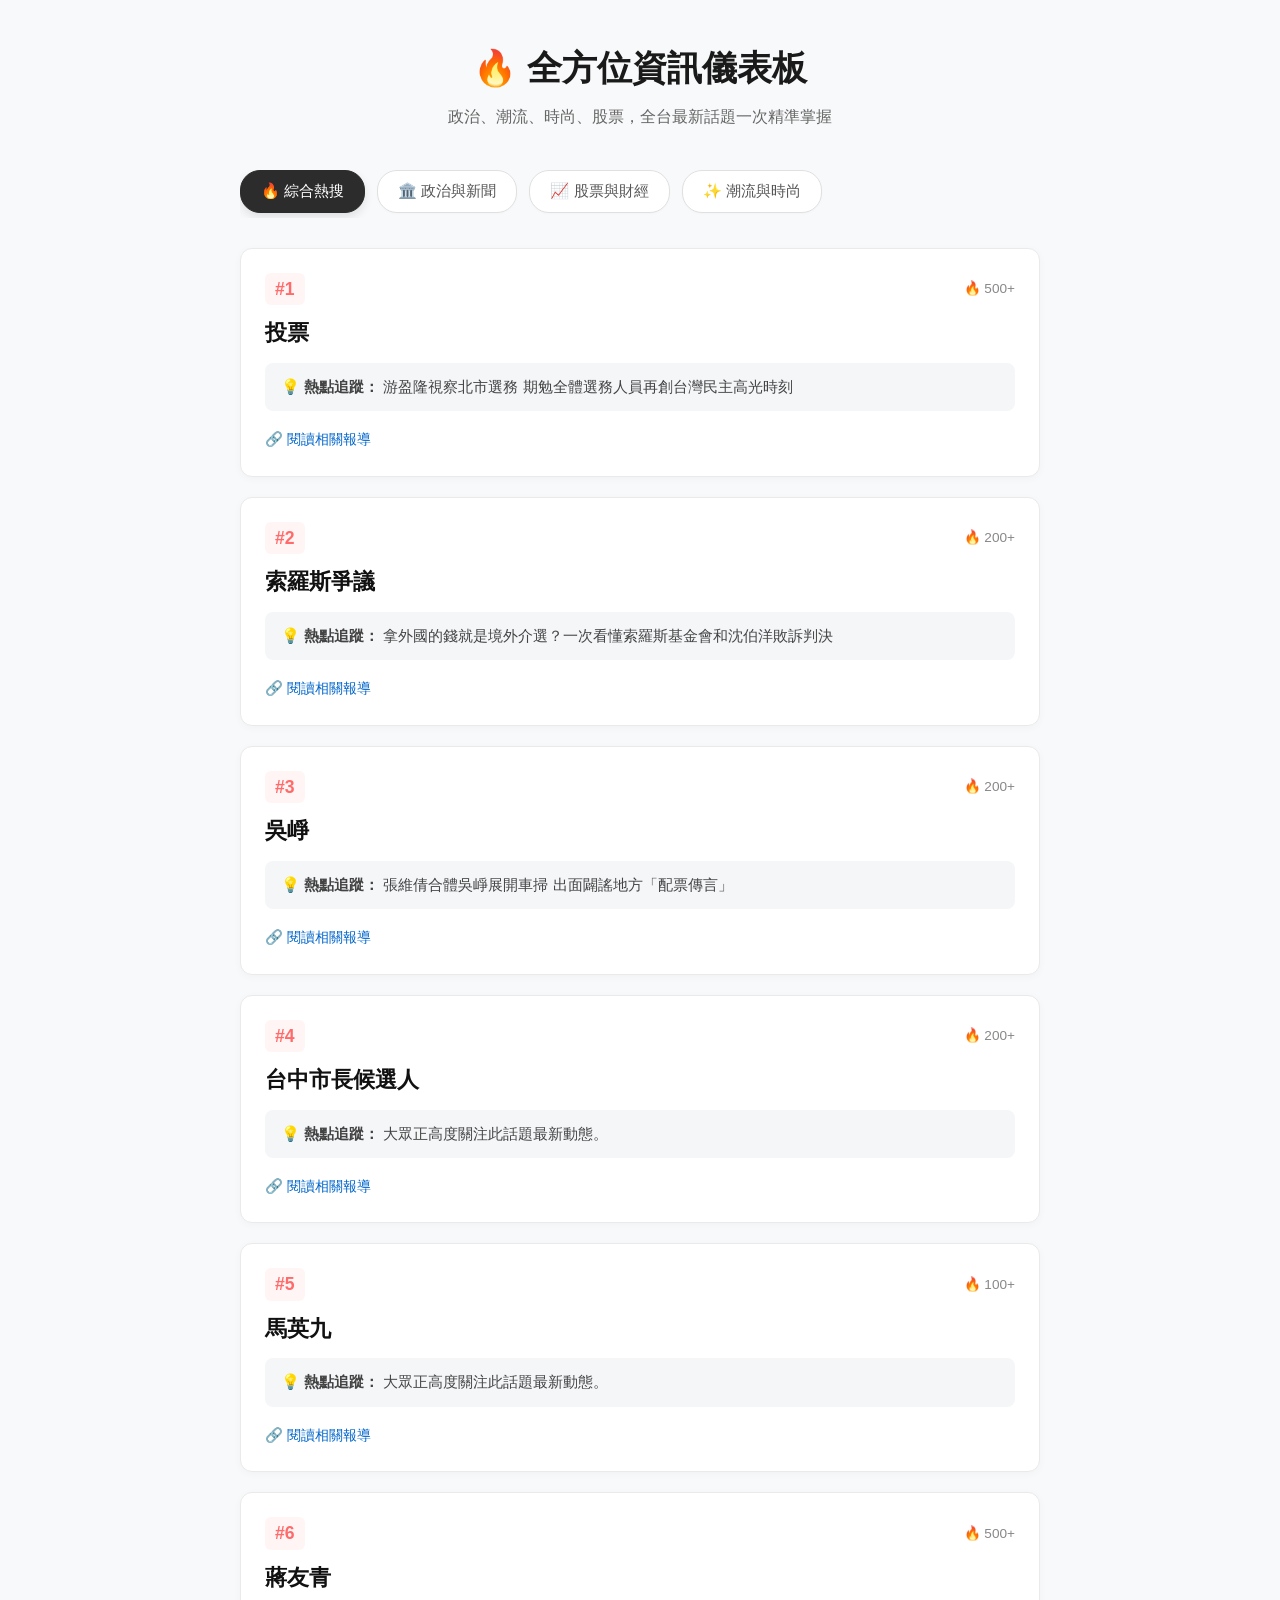
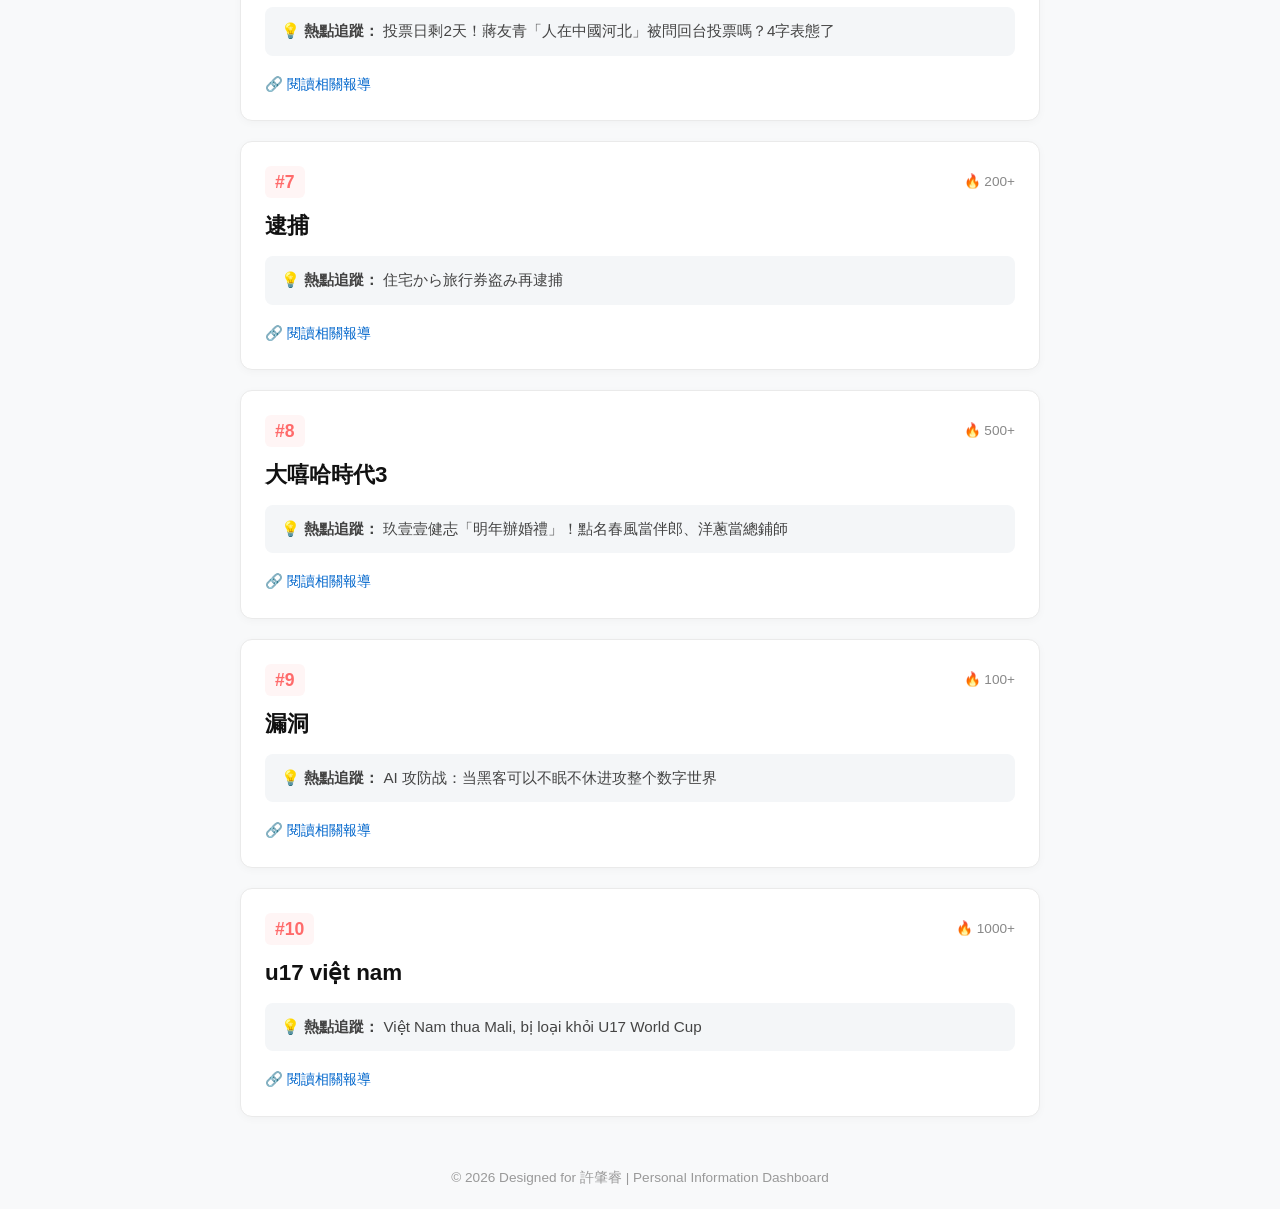
==== commit f6c461a6: "🤖 自動更新今日熱搜資料" ====
--- a/index.html
+++ b/index.html
@@ -29,31 +29,31 @@
         <div class="trend-card">
             <div class="card-header">
                 <span class="rank">#1</span>
+                <span class="traffic">🔥 500+</span>
+            </div>
+            <h2>投票</h2>
+            <p class="ai-summary">💡 <strong>熱點追蹤：</strong> 游盈隆視察北市選務 期勉全體選務人員再創台灣民主高光時刻</p>
+            <div class="news-links"><a href="https://web.cec.gov.tw/central/article/66315" target="_blank">🔗 閱讀相關報導</a></div>
+        </div>
+        
+        <div class="trend-card">
+            <div class="card-header">
+                <span class="rank">#2</span>
                 <span class="traffic">🔥 200+</span>
             </div>
-            <h2>德尼·阿夫迪亞</h2>
-            <p class="ai-summary">💡 <strong>熱點追蹤：</strong> Deni Avdija Projected as an All-Star One Month into Season</p>
-            <div class="news-links"><a href="https://www.blazersedge.com/trail-blazers-news/118845/deni-avdija-projected-as-an-all-star-one-month-into-season" target="_blank">🔗 閱讀相關報導</a></div>
-        </div>
-        
-        <div class="trend-card">
-            <div class="card-header">
-                <span class="rank">#2</span>
-                <span class="traffic">🔥 100+</span>
-            </div>
-            <h2>高寮大劫</h2>
-            <p class="ai-summary">💡 <strong>熱點追蹤：</strong> 確定18禁！《高寮大劫》寒流拍攝堂戲！王陽明曝「屁股真實呈現」</p>
-            <div class="news-links"><a href="https://tw.news.yahoo.com/%E7%A2%BA%E5%AE%9A18%E7%A6%81-%E9%AB%98%E5%AF%AE%E5%A4%A7%E5%8A%AB-%E5%AF%92%E6%B5%81%E6%8B%8D%E6%94%9D%E5%A0%82%E6%88%B2-%E7%8E%8B%E9%99%BD%E6%98%8E%E6%9B%9D-%E5%B1%81%E8%82%A1%E7%9C%9F%E5%AF%A6%E5%91%88%E7%8F%BE-002501698.html" target="_blank">🔗 閱讀相關報導</a></div>
+            <h2>索羅斯爭議</h2>
+            <p class="ai-summary">💡 <strong>熱點追蹤：</strong> 拿外國的錢就是境外介選？一次看懂索羅斯基金會和沈伯洋敗訴判決</p>
+            <div class="news-links"><a href="https://www.thenewslens.com/article/271347" target="_blank">🔗 閱讀相關報導</a></div>
         </div>
         
         <div class="trend-card">
             <div class="card-header">
                 <span class="rank">#3</span>
-                <span class="traffic">🔥 100+</span>
-            </div>
-            <h2>布蘭登·威廉斯</h2>
-            <p class="ai-summary">💡 <strong>熱點追蹤：</strong> Warriors feeling psychological boost of having injured Steph Curry around team</p>
-            <div class="news-links"><a href="https://www.nbcsportsbayarea.com/nba/golden-state-warriors/steph-curry-psychological-advantage/1983057/" target="_blank">🔗 閱讀相關報導</a></div>
+                <span class="traffic">🔥 200+</span>
+            </div>
+            <h2>吳崢</h2>
+            <p class="ai-summary">💡 <strong>熱點追蹤：</strong> 張維倩合體吳崢展開車掃 出面闢謠地方「配票傳言」</p>
+            <div class="news-links"><a href="https://tw.news.yahoo.com/%E5%BC%B5%E7%B6%AD%E5%80%A9%E5%90%88%E9%AB%94%E5%90%B3%E5%B4%A2%E5%B1%95%E9%96%8B%E8%BB%8A%E6%8E%83-%E5%87%BA%E9%9D%A2%E9%97%A2%E8%AC%A0%E5%9C%B0%E6%96%B9-%E9%85%8D%E7%A5%A8%E5%82%B3%E8%A8%80-151011627.html" target="_blank">🔗 閱讀相關報導</a></div>
         </div>
         
         <div class="trend-card">
@@ -61,69 +61,69 @@
                 <span class="rank">#4</span>
                 <span class="traffic">🔥 200+</span>
             </div>
-            <h2>蔡明堂</h2>
-            <p class="ai-summary">💡 <strong>熱點追蹤：</strong> 搜出2715萬！ 新北前議員蔡明堂涉替兒買票遭聲押</p>
-            <div class="news-links"><a href="https://news.ebc.net.tw/news/society/582547" target="_blank">🔗 閱讀相關報導</a></div>
-        </div>
-        
-        <div class="trend-card">
-            <div class="card-header">
-                <span class="rank">#5</span>
-                <span class="traffic">🔥 200+</span>
-            </div>
-            <h2>謝金 河</h2>
+            <h2>台中市長候選人</h2>
             <p class="ai-summary">💡 <strong>熱點追蹤：</strong> 大眾正高度關注此話題最新動態。</p>
             <div class="news-links"><a href="#" target="_blank">🔗 閱讀相關報導</a></div>
         </div>
         
         <div class="trend-card">
             <div class="card-header">
-                <span class="rank">#6</span>
-                <span class="traffic">🔥 200+</span>
-            </div>
-            <h2>許光漢</h2>
+                <span class="rank">#5</span>
+                <span class="traffic">🔥 100+</span>
+            </div>
+            <h2>馬英九</h2>
             <p class="ai-summary">💡 <strong>熱點追蹤：</strong> 大眾正高度關注此話題最新動態。</p>
             <div class="news-links"><a href="#" target="_blank">🔗 閱讀相關報導</a></div>
         </div>
         
         <div class="trend-card">
             <div class="card-header">
+                <span class="rank">#6</span>
+                <span class="traffic">🔥 500+</span>
+            </div>
+            <h2>蔣友青</h2>
+            <p class="ai-summary">💡 <strong>熱點追蹤：</strong> 投票日剩2天！蔣友青「人在中國河北」被問回台投票嗎？4字表態了</p>
+            <div class="news-links"><a href="https://www.setn.com/news/1945430" target="_blank">🔗 閱讀相關報導</a></div>
+        </div>
+        
+        <div class="trend-card">
+            <div class="card-header">
                 <span class="rank">#7</span>
+                <span class="traffic">🔥 200+</span>
+            </div>
+            <h2>逮捕</h2>
+            <p class="ai-summary">💡 <strong>熱點追蹤：</strong> 住宅から旅行券盗み再逮捕</p>
+            <div class="news-links"><a href="https://source.tonichi.net/news/q3fcw98omvuwp9dm/" target="_blank">🔗 閱讀相關報導</a></div>
+        </div>
+        
+        <div class="trend-card">
+            <div class="card-header">
+                <span class="rank">#8</span>
+                <span class="traffic">🔥 500+</span>
+            </div>
+            <h2>大嘻哈時代3</h2>
+            <p class="ai-summary">💡 <strong>熱點追蹤：</strong> 玖壹壹健志「明年辦婚禮」！點名春風當伴郎、洋蔥當總鋪師</p>
+            <div class="news-links"><a href="https://ent.ltn.com.tw/news/breakingnews/5653016" target="_blank">🔗 閱讀相關報導</a></div>
+        </div>
+        
+        <div class="trend-card">
+            <div class="card-header">
+                <span class="rank">#9</span>
                 <span class="traffic">🔥 100+</span>
             </div>
-            <h2>多曼塔斯·沙波尼斯</h2>
-            <p class="ai-summary">💡 <strong>熱點追蹤：</strong> Darius Acuff Jr. records 22 points, nine assists</p>
-            <div class="news-links"><a href="https://www.nbcsports.com/fantasy/basketball/player-news/2026-11-26/darius-acuff-jr-records-22-points-nine-assists" target="_blank">🔗 閱讀相關報導</a></div>
-        </div>
-        
-        <div class="trend-card">
-            <div class="card-header">
-                <span class="rank">#8</span>
-                <span class="traffic">🔥 100+</span>
-            </div>
-            <h2>f-16戰隼戰鬥機</h2>
-            <p class="ai-summary">💡 <strong>熱點追蹤：</strong> 價值6.22億美元 美批准向烏克蘭出售F-16戰機維修設備</p>
-            <div class="news-links"><a href="https://www.rti.org.tw/news?uid=3&pid=1053786" target="_blank">🔗 閱讀相關報導</a></div>
-        </div>
-        
-        <div class="trend-card">
-            <div class="card-header">
-                <span class="rank">#9</span>
-                <span class="traffic">🔥 500+</span>
-            </div>
-            <h2>傅崐萁</h2>
-            <p class="ai-summary">💡 <strong>熱點追蹤：</strong> 【重磅快評】沈伯洋投票前緊咬傅崐萁 是選前最大失策？</p>
-            <div class="news-links"><a href="https://udn.com/news/story/125078/9903299" target="_blank">🔗 閱讀相關報導</a></div>
+            <h2>漏洞</h2>
+            <p class="ai-summary">💡 <strong>熱點追蹤：</strong> AI 攻防战：当黑客可以不眠不休进攻整个数字世界</p>
+            <div class="news-links"><a href="https://t.cj.sina.cn/articles/view/7294209083/1b2c4cc3b00101y3ch" target="_blank">🔗 閱讀相關報導</a></div>
         </div>
         
         <div class="trend-card">
             <div class="card-header">
                 <span class="rank">#10</span>
-                <span class="traffic">🔥 500+</span>
-            </div>
-            <h2>補貼</h2>
-            <p class="ai-summary">💡 <strong>熱點追蹤：</strong> 大眾正高度關注此話題最新動態。</p>
-            <div class="news-links"><a href="#" target="_blank">🔗 閱讀相關報導</a></div>
+                <span class="traffic">🔥 1000+</span>
+            </div>
+            <h2>u17 việt nam</h2>
+            <p class="ai-summary">💡 <strong>熱點追蹤：</strong> Việt Nam thua Mali, bị loại khỏi U17 World Cup</p>
+            <div class="news-links"><a href="https://vnexpress.net/ket-qua-u17-world-cup-viet-nam-mali-5149345.html" target="_blank">🔗 閱讀相關報導</a></div>
         </div>
         </div>
         </div>
@@ -135,8 +135,8 @@
                 <span class="rank">#1</span>
                 <span class="traffic">📰 UDN</span>
             </div>
-            <h2 style="font-size: 1.25rem; margin-bottom: 15px; color: #222;">沈伯洋選前之夜場地全被借 蔣萬安：4年前我在一個停車場辦</h2>
-            <div class="news-links"><a href="https://news.google.com/rss/articles/[base64]?oc=5" target="_blank">🔗 閱讀完整內容</a></div>
+            <h2 style="font-size: 1.25rem; margin-bottom: 15px; color: #222;">沈伯洋突取消選前之夜 前警所長：基層警休假與尊嚴說改就改？</h2>
+            <div class="news-links"><a href="https://news.google.com/rss/articles/[base64]?oc=5" target="_blank">🔗 閱讀完整內容</a></div>
         </div>
         
         <div class="trend-card">
@@ -144,71 +144,71 @@
                 <span class="rank">#2</span>
                 <span class="traffic">📰 Yahoo新聞</span>
             </div>
-            <h2 style="font-size: 1.25rem; margin-bottom: 15px; color: #222;">華南雲雨區來了！今日全台有雨 粉專示警：白天影響最劇</h2>
-            <div class="news-links"><a href="https://news.google.com/rss/articles/[base64]?oc=5" target="_blank">🔗 閱讀完整內容</a></div>
+            <h2 style="font-size: 1.25rem; margin-bottom: 15px; color: #222;">讚賴清德慧眼識英雄！許信良現身力挺黃世杰與沈伯洋：洋流席卷台灣必勝</h2>
+            <div class="news-links"><a href="https://news.google.com/rss/articles/[base64]?oc=5" target="_blank">🔗 閱讀完整內容</a></div>
         </div>
         
         <div class="trend-card">
             <div class="card-header">
                 <span class="rank">#3</span>
+                <span class="traffic">📰 自由時報</span>
+            </div>
+            <h2 style="font-size: 1.25rem; margin-bottom: 15px; color: #222;">明天全台雨綿綿！週六投票日好天氣 北部略降溫</h2>
+            <div class="news-links"><a href="https://news.google.com/rss/articles/[base64]?oc=5" target="_blank">🔗 閱讀完整內容</a></div>
+        </div>
+        
+        <div class="trend-card">
+            <div class="card-header">
+                <span class="rank">#4</span>
+                <span class="traffic">📰 自由時報</span>
+            </div>
+            <h2 style="font-size: 1.25rem; margin-bottom: 15px; color: #222;">沈伯洋新片上線 楊力州操刀、吳念真與小麻糬獻聲</h2>
+            <div class="news-links"><a href="https://news.google.com/rss/articles/[base64]?oc=5" target="_blank">🔗 閱讀完整內容</a></div>
+        </div>
+        
+        <div class="trend-card">
+            <div class="card-header">
+                <span class="rank">#5</span>
+                <span class="traffic">📰 自由時報</span>
+            </div>
+            <h2 style="font-size: 1.25rem; margin-bottom: 15px; color: #222;">中國對台資安攻擊每天258萬次 梁文傑：希望開票系統保持正常運作</h2>
+            <div class="news-links"><a href="https://news.google.com/rss/articles/[base64]?oc=5" target="_blank">🔗 閱讀完整內容</a></div>
+        </div>
+        
+        <div class="trend-card">
+            <div class="card-header">
+                <span class="rank">#6</span>
+                <span class="traffic">📰 中時新聞網</span>
+            </div>
+            <h2 style="font-size: 1.25rem; margin-bottom: 15px; color: #222;">高鐵自由座27日禁止隨到隨搭 北部3大站首採管制</h2>
+            <div class="news-links"><a href="https://news.google.com/rss/articles/CBMibkFVX3lxTFBmVElUV2RuZElFWnM0bUxKVWpISFpFTlc1UGZhWC1na0JNVG45cnV1bGV3eVk5SUJfVk5NLXdCU3RROG5hT1hWRjJXXzdUZWdxb1FpYUhDd0JQdEFNVnZ5ZDI1clVMS2tuSFpNS2tn?oc=5" target="_blank">🔗 閱讀完整內容</a></div>
+        </div>
+        
+        <div class="trend-card">
+            <div class="card-header">
+                <span class="rank">#7</span>
                 <span class="traffic">📰 三立新聞</span>
             </div>
-            <h2 style="font-size: 1.25rem; margin-bottom: 15px; color: #222;">涉散布不雅片！徐欣瑩助理控「複訊沒律師」竹檢：先後2律師陪同</h2>
-            <div class="news-links"><a href="https://news.google.com/rss/articles/[base64]?oc=5" target="_blank">🔗 閱讀完整內容</a></div>
-        </div>
-        
-        <div class="trend-card">
-            <div class="card-header">
-                <span class="rank">#4</span>
+            <h2 style="font-size: 1.25rem; margin-bottom: 15px; color: #222;">超暖！車掃眼尖認出夏莉絲家長　沈伯洋高喊「我會陪你到最後」</h2>
+            <div class="news-links"><a href="https://news.google.com/rss/articles/[base64]?oc=5" target="_blank">🔗 閱讀完整內容</a></div>
+        </div>
+        
+        <div class="trend-card">
+            <div class="card-header">
+                <span class="rank">#8</span>
                 <span class="traffic">📰 三立新聞</span>
             </div>
-            <h2 style="font-size: 1.25rem; margin-bottom: 15px; color: #222;">結拜高金素梅20多年！乾姊候選人「現金藏水果」遭收押| 社會</h2>
-            <div class="news-links"><a href="https://news.google.com/rss/articles/CBMiSEFVX3lxTE5VdV81cVoxUTFmSHhfLW5PSkpCX1VraE1Nb1R3dm90cDREazFra0hVSzZaYWJkRG45WVJSOEFwNG9uZDRVNGZSSQ?oc=5" target="_blank">🔗 閱讀完整內容</a></div>
-        </div>
-        
-        <div class="trend-card">
-            <div class="card-header">
-                <span class="rank">#5</span>
-                <span class="traffic">📰 Yahoo新聞</span>
-            </div>
-            <h2 style="font-size: 1.25rem; margin-bottom: 15px; color: #222;">選前公開表態了！沈玉琳點名蔡英文、賴清德：統獨從頭到尾就是假議題</h2>
-            <div class="news-links"><a href="https://news.google.com/rss/articles/[base64]?oc=5" target="_blank">🔗 閱讀完整內容</a></div>
-        </div>
-        
-        <div class="trend-card">
-            <div class="card-header">
-                <span class="rank">#6</span>
-                <span class="traffic">📰 NOWnews今日新聞</span>
-            </div>
-            <h2 style="font-size: 1.25rem; margin-bottom: 15px; color: #222;">傅崐萁恐接立院副院長？賴清德台中催票喊話「把江啟臣留在國會」</h2>
-            <div class="news-links"><a href="https://news.google.com/rss/articles/[base64]?oc=5" target="_blank">🔗 閱讀完整內容</a></div>
-        </div>
-        
-        <div class="trend-card">
-            <div class="card-header">
-                <span class="rank">#7</span>
-                <span class="traffic">📰 UDN</span>
-            </div>
-            <h2 style="font-size: 1.25rem; margin-bottom: 15px; color: #222;">王世堅喊話讓沈伯洋當最高票民選市長 接棒賴總統進軍總統府</h2>
-            <div class="news-links"><a href="https://news.google.com/rss/articles/[base64]?oc=5" target="_blank">🔗 閱讀完整內容</a></div>
-        </div>
-        
-        <div class="trend-card">
-            <div class="card-header">
-                <span class="rank">#8</span>
-                <span class="traffic">📰 Yahoo新聞</span>
-            </div>
-            <h2 style="font-size: 1.25rem; margin-bottom: 15px; color: #222;">看衰沈伯洋白忙一場！沈富雄急獻藍營1大招</h2>
-            <div class="news-links"><a href="https://news.google.com/rss/articles/[base64]?oc=5" target="_blank">🔗 閱讀完整內容</a></div>
+            <h2 style="font-size: 1.25rem; margin-bottom: 15px; color: #222;">蔡英文鐵口直斷「你應該會當選」　見沈伯洋嚇歪改口：在危險邊緣要投票</h2>
+            <div class="news-links"><a href="https://news.google.com/rss/articles/[base64]?oc=5" target="_blank">🔗 閱讀完整內容</a></div>
         </div>
         
         <div class="trend-card">
             <div class="card-header">
                 <span class="rank">#9</span>
-                <span class="traffic">📰 UDN</span>
-            </div>
-            <h2 style="font-size: 1.25rem; margin-bottom: 15px; color: #222;">投票筆記本／2026縣市長候選人完整名單！8位現任首長拚連任、金門7人參選最競爭| 2026九合一選舉</h2>
-            <div class="news-links"><a href="https://news.google.com/rss/articles/CBMiWEFVX3lxTE54V05DcW91X25jMjh3cUFGbXUwN0dNTnItOWlpTzRLbzRuYTlwZ0lpX0FXRllpdWFQMDZZUmR5ZWxjOE5vb24xS3pDWmlhREpadWhxTW5zOVE?oc=5" target="_blank">🔗 閱讀完整內容</a></div>
+                <span class="traffic">📰 公視新聞</span>
+            </div>
+            <h2 style="font-size: 1.25rem; margin-bottom: 15px; color: #222;">國1彰化路段4車連環追撞 和欣客運司機、2乘客送醫不治</h2>
+            <div class="news-links"><a href="https://news.google.com/rss/articles/CBMiT0FVX3lxTE9idkJzYm1xVWhXN1NpaFdCZ3FDbnE1LWxBY01OSkFWc1JtVFU3c3RkazVOLWxOckJCQkZnR0RzdXN3R0NrSzFKTGVGeTQ4S1k?oc=5" target="_blank">🔗 閱讀完整內容</a></div>
         </div>
         
         <div class="trend-card">
@@ -216,98 +216,98 @@
                 <span class="rank">#10</span>
                 <span class="traffic">📰 三立新聞</span>
             </div>
-            <h2 style="font-size: 1.25rem; margin-bottom: 15px; color: #222;">選前之夜取消！蔡康永疑嗆蔣萬安　沈伯洋不揣測：出菜方式可以有很多種</h2>
-            <div class="news-links"><a href="https://news.google.com/rss/articles/[base64]?oc=5" target="_blank">🔗 閱讀完整內容</a></div>
+            <h2 style="font-size: 1.25rem; margin-bottom: 15px; color: #222;">蔣萬安車掃「被控闖紅燈」挨轟特權　警方說話了</h2>
+            <div class="news-links"><a href="https://news.google.com/rss/articles/[base64]?oc=5" target="_blank">🔗 閱讀完整內容</a></div>
         </div>
         
         <div class="trend-card">
             <div class="card-header">
                 <span class="rank">#11</span>
+                <span class="traffic">📰 上報Up Media</span>
+            </div>
+            <h2 style="font-size: 1.25rem; margin-bottom: 15px; color: #222;">拿索羅斯打沈伯洋 國民黨借北京的劇本</h2>
+            <div class="news-links"><a href="https://news.google.com/rss/articles/CBMif0FVX3lxTE1vMDZuUGZ2U282Y2ZreUp6SGZmWWdWMm4weDBZWmhSNXlORS1lTzgxR2RUM0tKTE5Jb0VsTjRPMnJOc21HOVVNM3NDSDFOajlqS0hKWl80cnF3dWE5eVRUTDZPbU5rclpMWDRrM25VN3hWQXJfSmp2c1hOczNlalk?oc=5" target="_blank">🔗 閱讀完整內容</a></div>
+        </div>
+        
+        <div class="trend-card">
+            <div class="card-header">
+                <span class="rank">#12</span>
                 <span class="traffic">📰 UDN</span>
             </div>
-            <h2 style="font-size: 1.25rem; margin-bottom: 15px; color: #222;">國1彰化段重大事故 聯結車和大貨車、遊覽車追撞致19傷其中3人OHCA</h2>
-            <div class="news-links"><a href="https://news.google.com/rss/articles/[base64]?oc=5" target="_blank">🔗 閱讀完整內容</a></div>
-        </div>
-        
-        <div class="trend-card">
-            <div class="card-header">
-                <span class="rank">#12</span>
-                <span class="traffic">📰 自由時報</span>
-            </div>
-            <h2 style="font-size: 1.25rem; margin-bottom: 15px; color: #222;">沈伯洋選前最後大車掃！「洋流號」明衝中山大同、士林北投路線曝</h2>
-            <div class="news-links"><a href="https://news.google.com/rss/articles/[base64]?oc=5" target="_blank">🔗 閱讀完整內容</a></div>
+            <h2 style="font-size: 1.25rem; margin-bottom: 15px; color: #222;">賴瑞隆宣布選前之夜更名「隆洋」之夜 網見諧音崩潰喊：要讀文言文</h2>
+            <div class="news-links"><a href="https://news.google.com/rss/articles/[base64]?oc=5" target="_blank">🔗 閱讀完整內容</a></div>
         </div>
         
         <div class="trend-card">
             <div class="card-header">
                 <span class="rank">#13</span>
+                <span class="traffic">📰 風傳媒</span>
+            </div>
+            <h2 style="font-size: 1.25rem; margin-bottom: 15px; color: #222;">對手是天上掉下來的禮物！沈富雄曝藍營「這人」是奇葩：若輸是最大遺憾 | 蔣季容 | 新聞</h2>
+            <div class="news-links"><a href="https://news.google.com/rss/articles/CBMiTkFVX3lxTFBEUG1mNDBjcVNWQUtaeFpDY25ZQTIyQnAzcm9mekZHMVVtOGd6NzRUanVNZ094ckE0bjNJWl8tOUlQM3FWbF9BcnZrcFVNZw?oc=5" target="_blank">🔗 閱讀完整內容</a></div>
+        </div>
+        
+        <div class="trend-card">
+            <div class="card-header">
+                <span class="rank">#14</span>
+                <span class="traffic">📰 交通部中央氣象署</span>
+            </div>
+            <h2 style="font-size: 1.25rem; margin-bottom: 15px; color: #222;">2026/2027超強聖嬰專區</h2>
+            <div class="news-links"><a href="https://news.google.com/rss/articles/CBMiX0FVX3lxTE16aDBGczFfam5lcEFSQnYzMUNBOXBITXI4VXF6Z2hCU2xOSDVPSWNGcnNtY1lzakpFSTUwS1JNSDVJNkF0VkE1bU9sUHdnT1hLUDltUXNrMmZVWnZTOHNJ?oc=5" target="_blank">🔗 閱讀完整內容</a></div>
+        </div>
+        
+        <div class="trend-card">
+            <div class="card-header">
+                <span class="rank">#15</span>
+                <span class="traffic">📰 Yahoo新聞</span>
+            </div>
+            <h2 style="font-size: 1.25rem; margin-bottom: 15px; color: #222;">蔡康永「吃屎說」發文惹議！謝寒冰、彭華幹反批引論戰</h2>
+            <div class="news-links"><a href="https://news.google.com/rss/articles/[base64]?oc=5" target="_blank">🔗 閱讀完整內容</a></div>
+        </div>
+        
+        <div class="trend-card">
+            <div class="card-header">
+                <span class="rank">#16</span>
                 <span class="traffic">📰 NOWnews今日新聞</span>
             </div>
-            <h2 style="font-size: 1.25rem; margin-bottom: 15px; color: #222;">影／索羅斯案延燒！告傅崐萁敗訴　沈伯洋曝理由：法官認為沒人信</h2>
-            <div class="news-links"><a href="https://news.google.com/rss/articles/[base64]?oc=5" target="_blank">🔗 閱讀完整內容</a></div>
-        </div>
-        
-        <div class="trend-card">
-            <div class="card-header">
-                <span class="rank">#14</span>
+            <h2 style="font-size: 1.25rem; margin-bottom: 15px; color: #222;">11/28核電公投投什麼？通過門檻、正反立場、投票資格與QA一次看</h2>
+            <div class="news-links"><a href="https://news.google.com/rss/articles/[base64]?oc=5" target="_blank">🔗 閱讀完整內容</a></div>
+        </div>
+        
+        <div class="trend-card">
+            <div class="card-header">
+                <span class="rank">#17</span>
+                <span class="traffic">📰 中天新聞網</span>
+            </div>
+            <h2 style="font-size: 1.25rem; margin-bottom: 15px; color: #222;">徐欣瑩胞弟、北市環保局長徐世勳出馬！代姊與鄭麗文、吳旭智掃街</h2>
+            <div class="news-links"><a href="https://news.google.com/rss/articles/CBMiU0FVX3lxTE1OSHEtZER0a2FtcG12WEdSbmUzWWZYUGtRT21qc0FQSEJ3OWZVTUlqZFNhbFlITFNHM1FrQnFVTFdORjllTHBUNDRNWWJVZzdRa05B?oc=5" target="_blank">🔗 閱讀完整內容</a></div>
+        </div>
+        
+        <div class="trend-card">
+            <div class="card-header">
+                <span class="rank">#18</span>
                 <span class="traffic">📰 UDN</span>
             </div>
-            <h2 style="font-size: 1.25rem; margin-bottom: 15px; color: #222;">六都章魚里總盤點！前瞻最終選戰結果「看這些地方最準」</h2>
-            <div class="news-links"><a href="https://news.google.com/rss/articles/CBMiU0FVX3lxTFBJMDRwSmVraW8wc3QyeExFZjNjck5RX3pmS3RIYlY5QVNIbXU5SjhYUjFJazJmS05sNHZMdEVNSERxbjltS0hneWZldG5BQU96TkE0?oc=5" target="_blank">🔗 閱讀完整內容</a></div>
-        </div>
-        
-        <div class="trend-card">
-            <div class="card-header">
-                <span class="rank">#15</span>
-                <span class="traffic">📰 BBC</span>
-            </div>
-            <h2 style="font-size: 1.25rem; margin-bottom: 15px; color: #222;">BBC事實查核：與中國有關帳號用AI生成影攻擊台灣選舉候選人</h2>
-            <div class="news-links"><a href="https://news.google.com/rss/articles/[base64]?oc=5" target="_blank">🔗 閱讀完整內容</a></div>
-        </div>
-        
-        <div class="trend-card">
-            <div class="card-header">
-                <span class="rank">#16</span>
-                <span class="traffic">📰 三立新聞</span>
-            </div>
-            <h2 style="font-size: 1.25rem; margin-bottom: 15px; color: #222;">車掃又出包？戰車「疑似闖紅燈」畫面曝光　蔣萬安認了：會再請團隊注意</h2>
-            <div class="news-links"><a href="https://news.google.com/rss/articles/[base64]?oc=5" target="_blank">🔗 閱讀完整內容</a></div>
-        </div>
-        
-        <div class="trend-card">
-            <div class="card-header">
-                <span class="rank">#17</span>
-                <span class="traffic">📰 今周刊</span>
-            </div>
-            <h2 style="font-size: 1.25rem; margin-bottom: 15px; color: #222;">統一發票9、10月／小七10元飲品爽拿千萬、全聯生鮮泡麵也中！全家46元買水開在哪？完整獎號、門市地點</h2>
-            <div class="news-links"><a href="https://news.google.com/rss/articles/CBMigAFBVV95cUxPbElBM0NqMEdfaWNaS2ROMVdfWFc3S3prNTBZTmwwQVo4LU1Xc1NtTEdTZms4NWRxdmp6Q3dUZDJ6ZnZvOWlaN3RvSXJRU2R4dWJoa3VfR2duYlgxMWFKMEVRek1TX3ZQTjVnM3g4clZTVHdxZTNQY3dIQ0M1UWd4VQ?oc=5" target="_blank">🔗 閱讀完整內容</a></div>
-        </div>
-        
-        <div class="trend-card">
-            <div class="card-header">
-                <span class="rank">#18</span>
-                <span class="traffic">📰 馬祖日報</span>
-            </div>
-            <h2 style="font-size: 1.25rem; margin-bottom: 15px; color: #222;">快訊／北竿幽靈人口案跨海搜索16處 村長候選人父親遭羈押禁見</h2>
-            <div class="news-links"><a href="https://news.google.com/rss/articles/CBMiXkFVX3lxTFBwbWNseS11Q1l6bzlwa2VMME5WcThYZk1BaHVSR01UX0Z1SnE4YklTSzhCby1wRWJKLXQ2RGN4Q0xVa0JMOTg3TG9TWGhBNXlUTDhhQjF2Y2l2RjNNaXc?oc=5" target="_blank">🔗 閱讀完整內容</a></div>
+            <h2 style="font-size: 1.25rem; margin-bottom: 15px; color: #222;">立院今咨請總統府公布普發2萬元條例 政院最晚這天決定副署</h2>
+            <div class="news-links"><a href="https://news.google.com/rss/articles/[base64]?oc=5" target="_blank">🔗 閱讀完整內容</a></div>
         </div>
         
         <div class="trend-card">
             <div class="card-header">
                 <span class="rank">#19</span>
+                <span class="traffic">📰 ETtoday新聞雲</span>
+            </div>
+            <h2 style="font-size: 1.25rem; margin-bottom: 15px; color: #222;">快訊／萬家福開出200萬發票！幸運門市曝光</h2>
+            <div class="news-links"><a href="https://news.google.com/rss/articles/[base64]?oc=5" target="_blank">🔗 閱讀完整內容</a></div>
+        </div>
+        
+        <div class="trend-card">
+            <div class="card-header">
+                <span class="rank">#20</span>
                 <span class="traffic">📰 Yahoo新聞</span>
             </div>
-            <h2 style="font-size: 1.25rem; margin-bottom: 15px; color: #222;">中教大男大生「持刀抵女師脖」嗆：滅了她！校方：已達退學標準</h2>
-            <div class="news-links"><a href="https://news.google.com/rss/articles/[base64]?oc=5" target="_blank">🔗 閱讀完整內容</a></div>
-        </div>
-        
-        <div class="trend-card">
-            <div class="card-header">
-                <span class="rank">#20</span>
-                <span class="traffic">📰 中天新聞網</span>
-            </div>
-            <h2 style="font-size: 1.25rem; margin-bottom: 15px; color: #222;">喊話選民28日衝高投票率 賴清德：用手中選票決定自己想要的生活</h2>
-            <div class="news-links"><a href="https://news.google.com/rss/articles/CBMiU0FVX3lxTE13cUY1cDZJNTFyOUtWTzFkUXBVaDJnbWN3bl9hXzZaelFUS1hpalVaeVlaWnZKZHdYVmR4NGgzWk4wU08yV3k0bEVEUE9IamNYNEZz?oc=5" target="_blank">🔗 閱讀完整內容</a></div>
+            <h2 style="font-size: 1.25rem; margin-bottom: 15px; color: #222;">沈玉琳罕公開表態！評選戰直言「統獨就是假議題」：只是選舉話術</h2>
+            <div class="news-links"><a href="https://news.google.com/rss/articles/[base64]?oc=5" target="_blank">🔗 閱讀完整內容</a></div>
         </div>
         </div>
         </div>
@@ -317,78 +317,96 @@
         <div class="trend-card">
             <div class="card-header">
                 <span class="rank">#1</span>
+                <span class="traffic">💰 Yahoo股市</span>
+            </div>
+            <h2 style="font-size: 1.25rem; margin-bottom: 15px; color: #222;">外資綁三大法人出清132億止不住！台股大漲956點收復39K 股民怒：感恩節殺心還那麼重</h2>
+            <div class="news-links"><a href="https://news.google.com/rss/articles/[base64]?oc=5" target="_blank">🔗 閱讀完整內容</a></div>
+        </div>
+        
+        <div class="trend-card">
+            <div class="card-header">
+                <span class="rank">#2</span>
+                <span class="traffic">💰 經濟日報</span>
+            </div>
+            <h2 style="font-size: 1.25rem; margin-bottom: 15px; color: #222;">美301開鍘擬對台課 15% 關稅 對14 個貿易夥伴加稅 對陸疊加20%</h2>
+            <div class="news-links"><a href="https://news.google.com/rss/articles/[base64]?oc=5" target="_blank">🔗 閱讀完整內容</a></div>
+        </div>
+        
+        <div class="trend-card">
+            <div class="card-header">
+                <span class="rank">#3</span>
                 <span class="traffic">💰 中央社 CNA</span>
             </div>
-            <h2 style="font-size: 1.25rem; margin-bottom: 15px; color: #222;">301台灣稅率估15% 鄭麗君：等同美FTA國優於中國東南亞| 政治</h2>
-            <div class="news-links"><a href="https://news.google.com/rss/articles/CBMiX0FVX3lxTE94eGtieExxRVBhcTJRSk00Q20yek1LdU9RSXE4NzhqbGt5RzNWQl9FZVJBYUR6Z0VpVU5YSmZYcnFDYmFWczBnUzVWX2hwTUV5TWJVVkxob0VtOHA4bHdZ?oc=5" target="_blank">🔗 閱讀完整內容</a></div>
-        </div>
-        
-        <div class="trend-card">
-            <div class="card-header">
-                <span class="rank">#2</span>
+            <h2 style="font-size: 1.25rem; margin-bottom: 15px; color: #222;">金融時報：輝達暫停對東南亞4國出貨防堵中國取得AI算力| 國際</h2>
+            <div class="news-links"><a href="https://news.google.com/rss/articles/CBMiX0FVX3lxTE1SVjBZNm9jZjl1RjY3QnNZb3AwQTZ4VkhMcjhkekhSLUwxcmd3ZGtrUGR0WFZkdkJXSDRjdDBBejZnNzVUUExvcEFMaDNiLWN0WlVBbmVIN1pBWlQzTEJJ?oc=5" target="_blank">🔗 閱讀完整內容</a></div>
+        </div>
+        
+        <div class="trend-card">
+            <div class="card-header">
+                <span class="rank">#4</span>
+                <span class="traffic">💰 鉅亨網</span>
+            </div>
+            <h2 style="font-size: 1.25rem; margin-bottom: 15px; color: #222;">「有些人不該從菜單移除」 Denny’s 迎黃仁勳回歸 重掛輝達創業紀念牌</h2>
+            <div class="news-links"><a href="https://news.google.com/rss/articles/CBMiT0FVX3lxTE5SSFg5N21wTGo4ODFIX21HSGFfal81RFhRXzFHdEZ3UlZpMHlCcGl6OWJydmZ5VjRkUGJqa2hYaFQ3T3c5TVRubGkzU0JqOGs?oc=5" target="_blank">🔗 閱讀完整內容</a></div>
+        </div>
+        
+        <div class="trend-card">
+            <div class="card-header">
+                <span class="rank">#5</span>
                 <span class="traffic">💰 Yahoo股市</span>
             </div>
-            <h2 style="font-size: 1.25rem; margin-bottom: 15px; color: #222;">黃仁勳「失業11天」在幹嘛？曾私訊好友想騎重機橫越美國</h2>
-            <div class="news-links"><a href="https://news.google.com/rss/articles/[base64]?oc=5" target="_blank">🔗 閱讀完整內容</a></div>
-        </div>
-        
-        <div class="trend-card">
-            <div class="card-header">
-                <span class="rank">#3</span>
+            <h2 style="font-size: 1.25rem; margin-bottom: 15px; color: #222;">人手2股太空夢！馬斯克宣布贈全美孩子SpaceX股份 公司與個人各捐1股至「川普帳戶」</h2>
+            <div class="news-links"><a href="https://news.google.com/rss/articles/[base64]?oc=5" target="_blank">🔗 閱讀完整內容</a></div>
+        </div>
+        
+        <div class="trend-card">
+            <div class="card-header">
+                <span class="rank">#6</span>
                 <span class="traffic">💰 Yahoo股市</span>
             </div>
-            <h2 style="font-size: 1.25rem; margin-bottom: 15px; color: #222;">台股止跌回升、3萬9關卡反覆拉鋸！「玻纖布大廠」爆量28萬張仍失守60元力積電狂飆6%成交量衝6萬張</h2>
-            <div class="news-links"><a href="https://news.google.com/rss/articles/[base64]?oc=5" target="_blank">🔗 閱讀完整內容</a></div>
-        </div>
-        
-        <div class="trend-card">
-            <div class="card-header">
-                <span class="rank">#4</span>
-                <span class="traffic">💰 ETtoday財經雲</span>
-            </div>
-            <h2 style="font-size: 1.25rem; margin-bottom: 15px; color: #222;">股匯雙漲！「老大」出手新台幣強升1.76角　台股飆1200點</h2>
-            <div class="news-links"><a href="https://news.google.com/rss/articles/[base64]?oc=5" target="_blank">🔗 閱讀完整內容</a></div>
-        </div>
-        
-        <div class="trend-card">
-            <div class="card-header">
-                <span class="rank">#5</span>
+            <h2 style="font-size: 1.25rem; margin-bottom: 15px; color: #222;">股票被套不用怕？ 專家點名「這2檔」：買夠多漲跌就無感</h2>
+            <div class="news-links"><a href="https://news.google.com/rss/articles/[base64]?oc=5" target="_blank">🔗 閱讀完整內容</a></div>
+        </div>
+        
+        <div class="trend-card">
+            <div class="card-header">
+                <span class="rank">#7</span>
+                <span class="traffic">💰 NOWnews今日新聞</span>
+            </div>
+            <h2 style="font-size: 1.25rem; margin-bottom: 15px; color: #222;">黃果、紅果假追劇App藏木馬！睡夢中也能盜存款　刑事局拆解手法</h2>
+            <div class="news-links"><a href="https://news.google.com/rss/articles/[base64]?oc=5" target="_blank">🔗 閱讀完整內容</a></div>
+        </div>
+        
+        <div class="trend-card">
+            <div class="card-header">
+                <span class="rank">#8</span>
+                <span class="traffic">💰 經濟日報</span>
+            </div>
+            <h2 style="font-size: 1.25rem; margin-bottom: 15px; color: #222;">台積電美國擴廠典禮 川普要來 凸顯 AI 鏈關鍵戰略地位</h2>
+            <div class="news-links"><a href="https://news.google.com/rss/articles/[base64]?oc=5" target="_blank">🔗 閱讀完整內容</a></div>
+        </div>
+        
+        <div class="trend-card">
+            <div class="card-header">
+                <span class="rank">#9</span>
                 <span class="traffic">💰 工商時報</span>
             </div>
-            <h2 style="font-size: 1.25rem; margin-bottom: 15px; color: #222;">「大賣空」主角突然翻多！買進輝達看漲期權曝下次放空關鍵價位- 國際</h2>
-            <div class="news-links"><a href="https://news.google.com/rss/articles/CBMiX0FVX3lxTFBFYzI2dFVwM3hTU09iVzVsX0I1UDdQNU1zazFYSklVb1M2WmUwNDNieGxhTDNmenlRWkFHeFY3T1JHbV9QSS1iQlU4NjN6Wk01a01lQmdtUmVHbDI0Wmp3?oc=5" target="_blank">🔗 閱讀完整內容</a></div>
-        </div>
-        
-        <div class="trend-card">
-            <div class="card-header">
-                <span class="rank">#6</span>
-                <span class="traffic">💰 自由財經</span>
-            </div>
-            <h2 style="font-size: 1.25rem; margin-bottom: 15px; color: #222;">美股收盤》逢低買盤進場！道瓊收復千點跌幅上漲 台積電ADR跌近2％</h2>
-            <div class="news-links"><a href="https://news.google.com/rss/articles/[base64]?oc=5" target="_blank">🔗 閱讀完整內容</a></div>
-        </div>
-        
-        <div class="trend-card">
-            <div class="card-header">
-                <span class="rank">#7</span>
-                <span class="traffic">💰 Yahoo新聞</span>
-            </div>
-            <h2 style="font-size: 1.25rem; margin-bottom: 15px; color: #222;">直擊力晶改選》2位「謝董」讓小股東霧煞煞 黃崇仁老臣、新董監揭秘</h2>
-            <div class="news-links"><a href="https://news.google.com/rss/articles/[base64]?oc=5" target="_blank">🔗 閱讀完整內容</a></div>
-        </div>
-        
-        <div class="trend-card">
-            <div class="card-header">
-                <span class="rank">#8</span>
+            <h2 style="font-size: 1.25rem; margin-bottom: 15px; color: #222;">又一重量級ETF爆鉅額違約交割！00981A翻船 違約交割破1億</h2>
+            <div class="news-links"><a href="https://news.google.com/rss/articles/CBMiX0FVX3lxTE1wTXBncEV5Q0Q0RHU1SEgydnVocVAxUkRZcTFMQUhIVTExRlRxS3VBbzloZXNtWllWNDhROTFURWZRV0ZlS1ZxLURPb1lhcE1Dcy16Q3NmYnp0dWhrUHlz?oc=5" target="_blank">🔗 閱讀完整內容</a></div>
+        </div>
+        
+        <div class="trend-card">
+            <div class="card-header">
+                <span class="rank">#10</span>
                 <span class="traffic">💰 鉅亨網</span>
             </div>
-            <h2 style="font-size: 1.25rem; margin-bottom: 15px; color: #222;">SpaceX大手筆送股！每個活躍川普帳戶獲1股 馬斯克再加碼1股</h2>
-            <div class="news-links"><a href="https://news.google.com/rss/articles/CBMiT0FVX3lxTE41Q3JCR0lHMmROMk1fU3dldG9jQnRLemEzVkx2bWp6Ui1Za29lWXFIbDRTT0dfdUVHRklDR3BrZC1ScUl2NjhXX1JTSEdMUFE?oc=5" target="_blank">🔗 閱讀完整內容</a></div>
-        </div>
-        
-        <div class="trend-card">
-            <div class="card-header">
-                <span class="rank">#9</span>
+            <h2 style="font-size: 1.25rem; margin-bottom: 15px; color: #222;">AI吸乾全球記憶體產能 缺貨至少到2028年！馬斯克搶貨也碰壁 晶片貴如「金條」引竊賊覬覦</h2>
+            <div class="news-links"><a href="https://news.google.com/rss/articles/CBMiT0FVX3lxTFB3OE5TNjRIeG1xSHZPRUxQOTdfV0hlNmpqNUo4TUp1THVlN3FRUjN4aEV6a3RWRmVPOXBIN2ZmLWdrQmY0MnBKdHo0VEdkRDQ?oc=5" target="_blank">🔗 閱讀完整內容</a></div>
+        </div>
+        
+        <div class="trend-card">
+            <div class="card-header">
+                <span class="rank">#11</span>
                 <span class="traffic">💰 UDN</span>
             </div>
             <h2 style="font-size: 1.25rem; margin-bottom: 15px; color: #222;">不只黃仁勳！WSJ：輝達高層與客戶女主管交往多年 引發利益衝突疑慮</h2>
@@ -397,101 +415,83 @@
         
         <div class="trend-card">
             <div class="card-header">
-                <span class="rank">#10</span>
+                <span class="rank">#12</span>
+                <span class="traffic">💰 Yahoo股市</span>
+            </div>
+            <h2 style="font-size: 1.25rem; margin-bottom: 15px; color: #222;">5漲停、5跌停上演雲霄飛車！外資下狠手、重砍「它」8.1萬張登頂 聯電、台積電也遭追殺</h2>
+            <div class="news-links"><a href="https://news.google.com/rss/articles/[base64]?oc=5" target="_blank">🔗 閱讀完整內容</a></div>
+        </div>
+        
+        <div class="trend-card">
+            <div class="card-header">
+                <span class="rank">#13</span>
+                <span class="traffic">💰 UDN</span>
+            </div>
+            <h2 style="font-size: 1.25rem; margin-bottom: 15px; color: #222;">黃仁勳重掌輝達台股會漲幾天？AI大多頭回不來 供應鏈3大變局一次看</h2>
+            <div class="news-links"><a href="https://news.google.com/rss/articles/CBMiU0FVX3lxTE5YYlZvaEo2aWhUY1FPNmQ3ejlQdEZmY1hsTWkxdkV6SXplZWxka180VWF2ZUw0QTFhenRMR2liMF85ZllpQldSb1BrWkFDVjk4TnVZ?oc=5" target="_blank">🔗 閱讀完整內容</a></div>
+        </div>
+        
+        <div class="trend-card">
+            <div class="card-header">
+                <span class="rank">#14</span>
+                <span class="traffic">💰 Yahoo股市</span>
+            </div>
+            <h2 style="font-size: 1.25rem; margin-bottom: 15px; color: #222;">越跌越買！抄底族搶買0050、00981A、00406A 一周吸金破千億元</h2>
+            <div class="news-links"><a href="https://news.google.com/rss/articles/[base64]?oc=5" target="_blank">🔗 閱讀完整內容</a></div>
+        </div>
+        
+        <div class="trend-card">
+            <div class="card-header">
+                <span class="rank">#15</span>
                 <span class="traffic">💰 工商時報</span>
             </div>
-            <h2 style="font-size: 1.25rem; margin-bottom: 15px; color: #222;">投信、公股史詩級護盤仍擋不住！外資狂賣1,236億台股止穩三關鍵曝- 日報</h2>
-            <div class="news-links"><a href="https://news.google.com/rss/articles/CBMiX0FVX3lxTE5WNnJ4TGpOTmtXd29abV91N2lfQVlyb2JhMlZGdE1mbmFLdDEzdFdtZ2l4cWw1WmQ1My01ckpSTmZ6dElTcXktVDE5ckVKSGhkNDNMV0Y0RmRITFNXUVY4?oc=5" target="_blank">🔗 閱讀完整內容</a></div>
-        </div>
-        
-        <div class="trend-card">
-            <div class="card-header">
-                <span class="rank">#11</span>
+            <h2 style="font-size: 1.25rem; margin-bottom: 15px; color: #222;">美光勞資衝突恐釀雙輸？謝金河曝「美光考慮關廠撤資、資遣3千人」 恐牽動半導體產業 對台灣茲事體大</h2>
+            <div class="news-links"><a href="https://news.google.com/rss/articles/CBMiX0FVX3lxTE0xOExsVVBvR0t1bGhxTnpldXVoYUFaQ1ppZnNSNEpYVzBEaXZ1bWp5U2t4X2tPaUJiNjdDLURQV3dTTzU0S2ZfbzdZOVVHSEhNbG5zcFpER29nUGpmaXVn?oc=5" target="_blank">🔗 閱讀完整內容</a></div>
+        </div>
+        
+        <div class="trend-card">
+            <div class="card-header">
+                <span class="rank">#16</span>
+                <span class="traffic">💰 鉅亨網</span>
+            </div>
+            <h2 style="font-size: 1.25rem; margin-bottom: 15px; color: #222;">輝達買權翻倍還沒賣！《大賣空》貝瑞曝盤算：股價接近200美元擬再放空</h2>
+            <div class="news-links"><a href="https://news.google.com/rss/articles/CBMiT0FVX3lxTE1Fd0ZZTFJKV2xuSUJmQlpudW5LUlBra0ZVdUQySmhyQXBITkxmZ1NBcUxJU0lVUjVRUVI1a3lxVmRIY2tBS2M4WXZvZ2oxc0E?oc=5" target="_blank">🔗 閱讀完整內容</a></div>
+        </div>
+        
+        <div class="trend-card">
+            <div class="card-header">
+                <span class="rank">#17</span>
                 <span class="traffic">💰 Yahoo股市</span>
             </div>
-            <h2 style="font-size: 1.25rem; margin-bottom: 15px; color: #222;">輝達親兒子違約率飆升！ 郭哲榮喊「華爾街在洗盤」：賣了就輸了</h2>
-            <div class="news-links"><a href="https://news.google.com/rss/articles/[base64]?oc=5" target="_blank">🔗 閱讀完整內容</a></div>
-        </div>
-        
-        <div class="trend-card">
-            <div class="card-header">
-                <span class="rank">#12</span>
+            <h2 style="font-size: 1.25rem; margin-bottom: 15px; color: #222;">股市跌到騙不了自己！南韓女主播喊「再撐一下」突然哭了 PTT股民：很明顯買太多</h2>
+            <div class="news-links"><a href="https://news.google.com/rss/articles/[base64]?oc=5" target="_blank">🔗 閱讀完整內容</a></div>
+        </div>
+        
+        <div class="trend-card">
+            <div class="card-header">
+                <span class="rank">#18</span>
+                <span class="traffic">💰 自由財經</span>
+            </div>
+            <h2 style="font-size: 1.25rem; margin-bottom: 15px; color: #222;">股災還沒完？台指期夜盤跌1343點 美股盤前台積電ADR跌近5％ 專家建議拉高現金部位、降低槓桿</h2>
+            <div class="news-links"><a href="https://news.google.com/rss/articles/[base64]?oc=5" target="_blank">🔗 閱讀完整內容</a></div>
+        </div>
+        
+        <div class="trend-card">
+            <div class="card-header">
+                <span class="rank">#19</span>
                 <span class="traffic">💰 經濟日報</span>
             </div>
-            <h2 style="font-size: 1.25rem; margin-bottom: 15px; color: #222;">美批准 SpaceX 部署100萬顆衛星 建太空資料中心</h2>
-            <div class="news-links"><a href="https://news.google.com/rss/articles/[base64]?oc=5" target="_blank">🔗 閱讀完整內容</a></div>
-        </div>
-        
-        <div class="trend-card">
-            <div class="card-header">
-                <span class="rank">#13</span>
-                <span class="traffic">💰 自由財經</span>
-            </div>
-            <h2 style="font-size: 1.25rem; margin-bottom: 15px; color: #222;">美光勞資爭議難解！他曝恐雙輸：1.6兆投資喊停、桃園廠關廠</h2>
-            <div class="news-links"><a href="https://news.google.com/rss/articles/[base64]?oc=5" target="_blank">🔗 閱讀完整內容</a></div>
-        </div>
-        
-        <div class="trend-card">
-            <div class="card-header">
-                <span class="rank">#14</span>
-                <span class="traffic">💰 三立新聞</span>
-            </div>
-            <h2 style="font-size: 1.25rem; margin-bottom: 15px; color: #222;">別被3千點漲勢騙了！陳嘉偉警告台股「很快再破底」：黃仁勳已遭架空</h2>
-            <div class="news-links"><a href="https://news.google.com/rss/articles/CBMiS0FVX3lxTE5oYXpmeG1LLWdHNFBlMzV2WGMzQ3NNbWRwZDJicTZwYmwyZkRLLWxlT00tRGZFbUQ0RDViaTlWUmZzdkN6UjhtdmdTaw?oc=5" target="_blank">🔗 閱讀完整內容</a></div>
-        </div>
-        
-        <div class="trend-card">
-            <div class="card-header">
-                <span class="rank">#15</span>
-                <span class="traffic">💰 中央社 CNA</span>
-            </div>
-            <h2 style="font-size: 1.25rem; margin-bottom: 15px; color: #222;">台積電亞利桑那廠12/4辦擴建典禮彭博：川普將親自出席| 產經</h2>
-            <div class="news-links"><a href="https://news.google.com/rss/articles/CBMiXkFVX3lxTFBVV1NtZEFFYWFpbGlXUUY5dmlxU2JvOVQzX1o3YTR4dlFQRUM5OUVlNDhLNGVBOEtLcjhSWjFKOGYwZnlhYXhtbDZUa09pa2wxblJ0RC1SR01jM2Y4SXc?oc=5" target="_blank">🔗 閱讀完整內容</a></div>
-        </div>
-        
-        <div class="trend-card">
-            <div class="card-header">
-                <span class="rank">#16</span>
-                <span class="traffic">💰 工商時報</span>
-            </div>
-            <h2 style="font-size: 1.25rem; margin-bottom: 15px; color: #222;">美收緊晶片管制！輝達GPU掀轉售潮數千顆B300急尋新買家- 國際</h2>
-            <div class="news-links"><a href="https://news.google.com/rss/articles/CBMiX0FVX3lxTE9xYWRyeVZrMkFrUE5ZdUwyYWRWZlR4Qy0xU1FRNDRfc0hNWldtWm54LW1fdFVlWDU2LVA3blRzLXozeHdCamdTb3FLUGtDblNrSmlNS0N2VFhpemp5SFNn?oc=5" target="_blank">🔗 閱讀完整內容</a></div>
-        </div>
-        
-        <div class="trend-card">
-            <div class="card-header">
-                <span class="rank">#17</span>
-                <span class="traffic">💰 UDN</span>
-            </div>
-            <h2 style="font-size: 1.25rem; margin-bottom: 15px; color: #222;">聯發科近4交易日2漲停2跌停！股民看傻眼：根本台股大怒神| 台股雜談| 股市</h2>
-            <div class="news-links"><a href="https://news.google.com/rss/articles/CBMiUkFVX3lxTE9pZXhqQnJNUXd0WkRnajNTSDdvZzZZNDhGblJKcEhNZTJsOEEtZ3E3dlJPVWc4V1laVzl2dHQ2ZHJlWXozNTBxQTFJU1JDYndxZ2c?oc=5" target="_blank">🔗 閱讀完整內容</a></div>
-        </div>
-        
-        <div class="trend-card">
-            <div class="card-header">
-                <span class="rank">#18</span>
-                <span class="traffic">💰 中央社 CNA</span>
-            </div>
-            <h2 style="font-size: 1.25rem; margin-bottom: 15px; color: #222;">華爾街日報：美方證據顯示黃仁勳婚外情屬戀愛關係非間諜| 國際</h2>
-            <div class="news-links"><a href="https://news.google.com/rss/articles/CBMiX0FVX3lxTE90LU9OT2pwMC1mQ1R0TDJTMm9qWVNkV2otUXJ6bFhWYXdoZ0Y2NUVudDdzV0Q3MXJQOVFsbmRtSGxhelFKZ2NxeHV4OVloejNoTHRTT1RGdjZVb2RxanpN?oc=5" target="_blank">🔗 閱讀完整內容</a></div>
-        </div>
-        
-        <div class="trend-card">
-            <div class="card-header">
-                <span class="rank">#19</span>
-                <span class="traffic">💰 自由財經</span>
-            </div>
-            <h2 style="font-size: 1.25rem; margin-bottom: 15px; color: #222;">中國再遭重創！輝達將削減遊戲GPU供應量20％至30％</h2>
-            <div class="news-links"><a href="https://news.google.com/rss/articles/[base64]?oc=5" target="_blank">🔗 閱讀完整內容</a></div>
+            <h2 style="font-size: 1.25rem; margin-bottom: 15px; color: #222;">美股收盤／驚魂後拉回 那斯達克100指數一度跌入熊市 道瓊逆勢翻紅</h2>
+            <div class="news-links"><a href="https://news.google.com/rss/articles/[base64]?oc=5" target="_blank">🔗 閱讀完整內容</a></div>
         </div>
         
         <div class="trend-card">
             <div class="card-header">
                 <span class="rank">#20</span>
-                <span class="traffic">💰 MoneyDJ</span>
-            </div>
-            <h2 style="font-size: 1.25rem; margin-bottom: 15px; color: #222;">台股ETF受益人連6周創高高息/市值型人氣相對旺- 新聞</h2>
-            <div class="news-links"><a href="https://news.google.com/rss/articles/[base64]?oc=5" target="_blank">🔗 閱讀完整內容</a></div>
+                <span class="traffic">💰 鉅亨網</span>
+            </div>
+            <h2 style="font-size: 1.25rem; margin-bottom: 15px; color: #222;">馬斯克太空AI夢邁出一大步！SpaceX獲有條件核准發射最多100萬顆衛星</h2>
+            <div class="news-links"><a href="https://news.google.com/rss/articles/CBMiT0FVX3lxTE9BRldUVWZlODl1VGJrVE01b2RtZG5XTFlBdUdnWlFvYkRZOEN1TnJncnJCcWlTNzIwdllJeUpVYzRLTElfNjRldHk2UmJWNE0?oc=5" target="_blank">🔗 閱讀完整內容</a></div>
         </div>
         </div>
         </div>
@@ -503,31 +503,112 @@
                 <span class="rank">#1</span>
                 <span class="traffic">👗 Yahoo新聞</span>
             </div>
-            <h2 style="font-size: 1.25rem; margin-bottom: 15px; color: #222;">15年「摯愛家人」離世！吳宗憲悲傷首公開發聲了：他用他的一生陪伴我</h2>
-            <div class="news-links"><a href="https://news.google.com/rss/articles/[base64]?oc=5" target="_blank">🔗 閱讀完整內容</a></div>
+            <h2 style="font-size: 1.25rem; margin-bottom: 15px; color: #222;">短影音創下百萬點閱！台大學霸男神震撼回歸 小賴當場突公開告白</h2>
+            <div class="news-links"><a href="https://news.google.com/rss/articles/[base64]?oc=5" target="_blank">🔗 閱讀完整內容</a></div>
         </div>
         
         <div class="trend-card">
             <div class="card-header">
                 <span class="rank">#2</span>
+                <span class="traffic">👗 造咖</span>
+            </div>
+            <h2 style="font-size: 1.25rem; margin-bottom: 15px; color: #222;">向華強不願再見女兒！向太直播揭多年照顧內幕，曝每月給49萬撫養費</h2>
+            <div class="news-links"><a href="https://news.google.com/rss/articles/CBMiSEFVX3lxTE9vR3VmQ0tya0xjLWVDN2xrY05EYXRJb3g1UWlJa0ozN1ZYUzdXWGFEalB6RTJnU1hEZTJiZlFYRHhmSTNYMWlHaw?oc=5" target="_blank">🔗 閱讀完整內容</a></div>
+        </div>
+        
+        <div class="trend-card">
+            <div class="card-header">
+                <span class="rank">#3</span>
+                <span class="traffic">👗 三立新聞</span>
+            </div>
+            <h2 style="font-size: 1.25rem; margin-bottom: 15px; color: #222;">震撼彈！千萬訂閱YTR夫妻檔宣布離婚　共同帳號、舊影片未來動向曝光</h2>
+            <div class="news-links"><a href="https://news.google.com/rss/articles/[base64]?oc=5" target="_blank">🔗 閱讀完整內容</a></div>
+        </div>
+        
+        <div class="trend-card">
+            <div class="card-header">
+                <span class="rank">#4</span>
+                <span class="traffic">👗 KSD 韓星網</span>
+            </div>
+            <h2 style="font-size: 1.25rem; margin-bottom: 15px; color: #222;">李鍾碩告別《再婚皇后》海因里！感性喊「像Queen一樣盡情飛翔」，劇迷紛紛敲碗第二季！</h2>
+            <div class="news-links"><a href="https://news.google.com/rss/articles/[base64]?oc=5" target="_blank">🔗 閱讀完整內容</a></div>
+        </div>
+        
+        <div class="trend-card">
+            <div class="card-header">
+                <span class="rank">#5</span>
                 <span class="traffic">👗 噓！星聞</span>
             </div>
-            <h2 style="font-size: 1.25rem; margin-bottom: 15px; color: #222;">蔡瑞雪老公身分遭起底！曾任馬偕住院醫師　帶2女進值班室舊事再掀議</h2>
-            <div class="news-links"><a href="https://news.google.com/rss/articles/[base64]?oc=5" target="_blank">🔗 閱讀完整內容</a></div>
-        </div>
-        
-        <div class="trend-card">
-            <div class="card-header">
-                <span class="rank">#3</span>
-                <span class="traffic">👗 udn 女子漾</span>
-            </div>
-            <h2 style="font-size: 1.25rem; margin-bottom: 15px; color: #222;">劇情封神、後勁超強！讓人難以忘懷的古裝陸劇TOP7，《嫁金釵》雙女角反轉超上癮，這部熱血無冷場！</h2>
-            <div class="news-links"><a href="https://news.google.com/rss/articles/[base64]?oc=5" target="_blank">🔗 閱讀完整內容</a></div>
-        </div>
-        
-        <div class="trend-card">
-            <div class="card-header">
-                <span class="rank">#4</span>
+            <h2 style="font-size: 1.25rem; margin-bottom: 15px; color: #222;">獨家／張惠妹接棒蔡依林！明年2月唱進大巨蛋</h2>
+            <div class="news-links"><a href="https://news.google.com/rss/articles/[base64]?oc=5" target="_blank">🔗 閱讀完整內容</a></div>
+        </div>
+        
+        <div class="trend-card">
+            <div class="card-header">
+                <span class="rank">#6</span>
+                <span class="traffic">👗 中時新聞網</span>
+            </div>
+            <h2 style="font-size: 1.25rem; margin-bottom: 15px; color: #222;">金馬63得獎名單》劉冠廷、袁澧林奪男女主角《善男信女》獲最佳劇情- 娛樂</h2>
+            <div class="news-links"><a href="https://news.google.com/rss/articles/CBMibkFVX3lxTE0wQWs3Z3ZycUVkTFZ0T0ZuZUdLVlB3RE9DQm1NRUs2X2J5cVdvSXFsZ0V3R0FNa3RvRTZ5emc4TFZqMm04YVlhMWVlc0ZFVnVxaW5uOGdXd2JNbWlkejVubG5uUUkzQkhoWC0zejB3?oc=5" target="_blank">🔗 閱讀完整內容</a></div>
+        </div>
+        
+        <div class="trend-card">
+            <div class="card-header">
+                <span class="rank">#7</span>
+                <span class="traffic">👗 Yahoo新聞</span>
+            </div>
+            <h2 style="font-size: 1.25rem; margin-bottom: 15px; color: #222;">許光漢搭上子瑜TWICE隊友！爆緋聞7個月後再傳「異國戀」 小6歲「新歡」是她</h2>
+            <div class="news-links"><a href="https://news.google.com/rss/articles/[base64]?oc=5" target="_blank">🔗 閱讀完整內容</a></div>
+        </div>
+        
+        <div class="trend-card">
+            <div class="card-header">
+                <span class="rank">#8</span>
+                <span class="traffic">👗 Yahoo新聞</span>
+            </div>
+            <h2 style="font-size: 1.25rem; margin-bottom: 15px; color: #222;">鄭爽遭封殺突吐「活不下去了」 陷自責低潮爆哭：每一步都是錯</h2>
+            <div class="news-links"><a href="https://news.google.com/rss/articles/[base64]?oc=5" target="_blank">🔗 閱讀完整內容</a></div>
+        </div>
+        
+        <div class="trend-card">
+            <div class="card-header">
+                <span class="rank">#9</span>
+                <span class="traffic">👗 玩具人 TOY PEOPLE</span>
+            </div>
+            <h2 style="font-size: 1.25rem; margin-bottom: 15px; color: #222;">《機動戰士鋼彈AGE》「HG 1/144 THIELVA」X-Rounder專用機登場，頭部面罩首採半鏡面珍珠效果！</h2>
+            <div class="news-links"><a href="https://news.google.com/rss/articles/CBMiTEFVX3lxTE53aWgtSEdvZ2RNNkxla2JrWlRRMW1KT3VJVVJMaG5wVUlvWEdUWlJHY2VPWkpLSlU0QUZ6SFJzekNteVo1Q3VCX2wwSUc?oc=5" target="_blank">🔗 閱讀完整內容</a></div>
+        </div>
+        
+        <div class="trend-card">
+            <div class="card-header">
+                <span class="rank">#10</span>
+                <span class="traffic">👗 三立新聞</span>
+            </div>
+            <h2 style="font-size: 1.25rem; margin-bottom: 15px; color: #222;">金馬紅毯／神仙級頒獎組合！李安：心一直在台灣真實心聲曝光| 戲劇</h2>
+            <div class="news-links"><a href="https://news.google.com/rss/articles/CBMiSEFVX3lxTE9pYnpXSkVHOF9jaTlMdDF4LVBsdTBJVk1BdlVram1uLTVscWRZMnpmTEdkZWYtWjI2NUV6SG4ydXJsX2l2YV9WaA?oc=5" target="_blank">🔗 閱讀完整內容</a></div>
+        </div>
+        
+        <div class="trend-card">
+            <div class="card-header">
+                <span class="rank">#11</span>
+                <span class="traffic">👗 Yahoo新聞</span>
+            </div>
+            <h2 style="font-size: 1.25rem; margin-bottom: 15px; color: #222;">蔡瑞雪新婚尪成路霸！7個月前交車影片遭翻出 網一看停車位置網全怒了</h2>
+            <div class="news-links"><a href="https://news.google.com/rss/articles/[base64]?oc=5" target="_blank">🔗 閱讀完整內容</a></div>
+        </div>
+        
+        <div class="trend-card">
+            <div class="card-header">
+                <span class="rank">#12</span>
+                <span class="traffic">👗 Marie Claire 美麗佳人</span>
+            </div>
+            <h2 style="font-size: 1.25rem; margin-bottom: 15px; color: #222;">2026青龍獎得獎名單一次看！薛景求全道嬿《假如愛有如果》封帝后，朴志訓拿新人獎</h2>
+            <div class="news-links"><a href="https://news.google.com/rss/articles/CBMiZ0FVX3lxTFBUUTRiUDZQWTB5RTdwY0VOX0lsNjN3NEcyU3dOY3AyWl9uMDBqVFI5UDFMaXZQVDBheDkyZkRIR2ZfbUhZYVVlenE1S1Y1YVJZbDFMbEpSa1Q5dU9kWG13djNPajl5eDQ?oc=5" target="_blank">🔗 閱讀完整內容</a></div>
+        </div>
+        
+        <div class="trend-card">
+            <div class="card-header">
+                <span class="rank">#13</span>
                 <span class="traffic">👗 Yahoo新聞</span>
             </div>
             <h2 style="font-size: 1.25rem; margin-bottom: 15px; color: #222;">翁倩玉奪金馬獎「秒收日本天后訊息」！忙到身體發警訊 連喊：我要休息</h2>
@@ -536,70 +617,43 @@
         
         <div class="trend-card">
             <div class="card-header">
-                <span class="rank">#5</span>
-                <span class="traffic">👗 ETtoday星光雲| ETtoday新聞雲</span>
-            </div>
-            <h2 style="font-size: 1.25rem; margin-bottom: 15px; color: #222;">青龍／孫藝真身旁不是老公！她害羞：好久不見　玄彬也牽「前任」出場</h2>
-            <div class="news-links"><a href="https://news.google.com/rss/articles/[base64]?oc=5" target="_blank">🔗 閱讀完整內容</a></div>
-        </div>
-        
-        <div class="trend-card">
-            <div class="card-header">
-                <span class="rank">#6</span>
-                <span class="traffic">👗 BEAUTY美人圈</span>
-            </div>
-            <h2 style="font-size: 1.25rem; margin-bottom: 15px; color: #222;">《再婚皇后》8位演技被狂讚配角！李浚赫比李鐘碩&朱智勛還吸睛，還藏《海岸村》的她</h2>
-            <div class="news-links"><a href="https://news.google.com/rss/articles/[base64]?oc=5" target="_blank">🔗 閱讀完整內容</a></div>
-        </div>
-        
-        <div class="trend-card">
-            <div class="card-header">
-                <span class="rank">#7</span>
-                <span class="traffic">👗 三立新聞</span>
-            </div>
-            <h2 style="font-size: 1.25rem; margin-bottom: 15px; color: #222;">移居台東7年！曹蘭演出苦命妻 揭尪還「前世債務」</h2>
-            <div class="news-links"><a href="https://news.google.com/rss/articles/CBMiSEFVX3lxTE9kNDRaQ2o4UklZM1BsMVN1NkZlejlNSmFLZ2Fsd2xlZkNFMkxrdS1iR2cxRVlzNS1lelc4bXN3SXZUYVBpanhHNA?oc=5" target="_blank">🔗 閱讀完整內容</a></div>
-        </div>
-        
-        <div class="trend-card">
-            <div class="card-header">
-                <span class="rank">#8</span>
+                <span class="rank">#14</span>
                 <span class="traffic">👗 Yahoo新聞</span>
             </div>
-            <h2 style="font-size: 1.25rem; margin-bottom: 15px; color: #222;">林心如遭控私下脾氣差！ 御用妝髮師力挺：工作3年你化得到她？</h2>
-            <div class="news-links"><a href="https://news.google.com/rss/articles/[base64]?oc=5" target="_blank">🔗 閱讀完整內容</a></div>
-        </div>
-        
-        <div class="trend-card">
-            <div class="card-header">
-                <span class="rank">#9</span>
-                <span class="traffic">👗 Yahoo新聞</span>
-            </div>
-            <h2 style="font-size: 1.25rem; margin-bottom: 15px; color: #222;">豆花妹、阿璞愛情穩定長跑11年！大方放閃：會結婚啦 因1考量「拒絕先有後婚」</h2>
-            <div class="news-links"><a href="https://news.google.com/rss/articles/[base64]?oc=5" target="_blank">🔗 閱讀完整內容</a></div>
-        </div>
-        
-        <div class="trend-card">
-            <div class="card-header">
-                <span class="rank">#10</span>
-                <span class="traffic">👗 Yahoo新聞</span>
-            </div>
-            <h2 style="font-size: 1.25rem; margin-bottom: 15px; color: #222;">比莉姐神級烏龍笑翻郁方！上廁所竟拿回「手機」 真相曝光糗炸</h2>
-            <div class="news-links"><a href="https://news.google.com/rss/articles/[base64]?oc=5" target="_blank">🔗 閱讀完整內容</a></div>
-        </div>
-        
-        <div class="trend-card">
-            <div class="card-header">
-                <span class="rank">#11</span>
+            <h2 style="font-size: 1.25rem; margin-bottom: 15px; color: #222;">賈靜雯幸福變調／被爆婚姻陷低潮！ 修杰楷限動首發聲：要懷著感恩的心</h2>
+            <div class="news-links"><a href="https://news.google.com/rss/articles/[base64]?oc=5" target="_blank">🔗 閱讀完整內容</a></div>
+        </div>
+        
+        <div class="trend-card">
+            <div class="card-header">
+                <span class="rank">#15</span>
+                <span class="traffic">👗 噓！星聞</span>
+            </div>
+            <h2 style="font-size: 1.25rem; margin-bottom: 15px; color: #222;">吳慷仁無懼中國影視寒冬！捧熊貓蛋糕迎44歲生日「對得起初心」</h2>
+            <div class="news-links"><a href="https://news.google.com/rss/articles/[base64]?oc=5" target="_blank">🔗 閱讀完整內容</a></div>
+        </div>
+        
+        <div class="trend-card">
+            <div class="card-header">
+                <span class="rank">#16</span>
                 <span class="traffic">👗 Bella.tw儂儂</span>
             </div>
-            <h2 style="font-size: 1.25rem; margin-bottom: 15px; color: #222;">新科金馬影后袁澧林入行11年辛酸史！從文青女神、合約官司到勇敢揭露演藝圈性騷擾</h2>
-            <div class="news-links"><a href="https://news.google.com/rss/articles/[base64]?oc=5" target="_blank">🔗 閱讀完整內容</a></div>
-        </div>
-        
-        <div class="trend-card">
-            <div class="card-header">
-                <span class="rank">#12</span>
+            <h2 style="font-size: 1.25rem; margin-bottom: 15px; color: #222;">46歲孔曉振減齡穿搭太強！球鞋6公式：這雙萬步神鞋雨天也能穿</h2>
+            <div class="news-links"><a href="https://news.google.com/rss/articles/[base64]?oc=5" target="_blank">🔗 閱讀完整內容</a></div>
+        </div>
+        
+        <div class="trend-card">
+            <div class="card-header">
+                <span class="rank">#17</span>
+                <span class="traffic">👗 噓！星聞</span>
+            </div>
+            <h2 style="font-size: 1.25rem; margin-bottom: 15px; color: #222;">小布、裘莉酒莊官司纏訟4年和解！曾爆飛機上家暴爭議　雙方聲明曝光</h2>
+            <div class="news-links"><a href="https://news.google.com/rss/articles/[base64]?oc=5" target="_blank">🔗 閱讀完整內容</a></div>
+        </div>
+        
+        <div class="trend-card">
+            <div class="card-header">
+                <span class="rank">#18</span>
                 <span class="traffic">👗 GNN 新聞網</span>
             </div>
             <h2 style="font-size: 1.25rem; margin-bottom: 15px; color: #222;">《碧藍航線》蠻啾網路最新作《藍色星原：旅謠》今日正式上線公布一系列遊戲內與線下活動《Azur Promilia》</h2>
@@ -608,74 +662,20 @@
         
         <div class="trend-card">
             <div class="card-header">
-                <span class="rank">#13</span>
+                <span class="rank">#19</span>
+                <span class="traffic">👗 GNN 新聞網</span>
+            </div>
+            <h2 style="font-size: 1.25rem; margin-bottom: 15px; color: #222;">《惡靈勢力》創作者打造的合作射擊新作《4:LOOP》12 月展開封測</h2>
+            <div class="news-links"><a href="https://news.google.com/rss/articles/CBMiWEFVX3lxTE9KSkh6UTNBNmd0aXRkd25JSm5zWU9VUnBoRGhqV09jaTJ5TU9sMDJHMW15RGVJQVN6S1loNXFfZHRCMFBVZUFtZ2ppbXUtaTR3M092SDF4U0c?oc=5" target="_blank">🔗 閱讀完整內容</a></div>
+        </div>
+        
+        <div class="trend-card">
+            <div class="card-header">
+                <span class="rank">#20</span>
                 <span class="traffic">👗 LINE TODAY</span>
             </div>
-            <h2 style="font-size: 1.25rem; margin-bottom: 15px; color: #222;">「最美小龍女」李若彤自爆入戲太深：愛上過兒 古天樂哭到噴鼻涕 | ETtoday星光雲</h2>
-            <div class="news-links"><a href="https://news.google.com/rss/articles/CBMiVkFVX3lxTE5USlVveDA2LXVmbWZzdXRhdEtCZjh1VXF3VnFyWW1zNkRXdmpNUl94UW50SkhYQjl3VEtyRHVPaUxsZ2hLR2h2dDNlaFNxd25oLUZDVUJn?oc=5" target="_blank">🔗 閱讀完整內容</a></div>
-        </div>
-        
-        <div class="trend-card">
-            <div class="card-header">
-                <span class="rank">#14</span>
-                <span class="traffic">👗 Yahoo新聞</span>
-            </div>
-            <h2 style="font-size: 1.25rem; margin-bottom: 15px; color: #222;">吳慷仁中國度過44歲生日！捧熊貓蛋糕曝近況：遇到好的人 面臨影視寒冬吐「共體時間」心聲</h2>
-            <div class="news-links"><a href="https://news.google.com/rss/articles/[base64]?oc=5" target="_blank">🔗 閱讀完整內容</a></div>
-        </div>
-        
-        <div class="trend-card">
-            <div class="card-header">
-                <span class="rank">#15</span>
-                <span class="traffic">👗 Marie Claire 美麗佳人</span>
-            </div>
-            <h2 style="font-size: 1.25rem; margin-bottom: 15px; color: #222;">2026青龍獎得獎名單一次看！薛景求全道嬿《假如愛有如果》封帝后，朴志訓拿新人獎</h2>
-            <div class="news-links"><a href="https://news.google.com/rss/articles/CBMiZ0FVX3lxTFBUUTRiUDZQWTB5RTdwY0VOX0lsNjN3NEcyU3dOY3AyWl9uMDBqVFI5UDFMaXZQVDBheDkyZkRIR2ZfbUhZYVVlenE1S1Y1YVJZbDFMbEpSa1Q5dU9kWG13djNPajl5eDQ?oc=5" target="_blank">🔗 閱讀完整內容</a></div>
-        </div>
-        
-        <div class="trend-card">
-            <div class="card-header">
-                <span class="rank">#16</span>
-                <span class="traffic">👗 三立新聞</span>
-            </div>
-            <h2 style="font-size: 1.25rem; margin-bottom: 15px; color: #222;">閃娶圈外正妹1年！曾子余鬆口生子進度納豆開示了| 星聞</h2>
-            <div class="news-links"><a href="https://news.google.com/rss/articles/CBMiSEFVX3lxTE1EcUF0T2dWNjF3dVFtX1J2eFdEQXBiTHh4SjlIRndwbDNuS3hCUnlxRTNrWXpVR2hjSW9pckp3T2F5cFdiWG9xZA?oc=5" target="_blank">🔗 閱讀完整內容</a></div>
-        </div>
-        
-        <div class="trend-card">
-            <div class="card-header">
-                <span class="rank">#17</span>
-                <span class="traffic">👗 三立新聞</span>
-            </div>
-            <h2 style="font-size: 1.25rem; margin-bottom: 15px; color: #222;">金馬紅毯／神仙級頒獎組合！李安：心一直在台灣真實心聲曝光| 戲劇</h2>
-            <div class="news-links"><a href="https://news.google.com/rss/articles/CBMiSEFVX3lxTE9pYnpXSkVHOF9jaTlMdDF4LVBsdTBJVk1BdlVram1uLTVscWRZMnpmTEdkZWYtWjI2NUV6SG4ydXJsX2l2YV9WaA?oc=5" target="_blank">🔗 閱讀完整內容</a></div>
-        </div>
-        
-        <div class="trend-card">
-            <div class="card-header">
-                <span class="rank">#18</span>
-                <span class="traffic">👗 三立娛樂星聞</span>
-            </div>
-            <h2 style="font-size: 1.25rem; margin-bottom: 15px; color: #222;">獨家／挺蔣萬安還沈伯洋？綠茶「沒投票權」公開表態了：真心對市民好</h2>
-            <div class="news-links"><a href="https://news.google.com/rss/articles/[base64]?oc=5" target="_blank">🔗 閱讀完整內容</a></div>
-        </div>
-        
-        <div class="trend-card">
-            <div class="card-header">
-                <span class="rank">#19</span>
-                <span class="traffic">👗 自由娛樂</span>
-            </div>
-            <h2 style="font-size: 1.25rem; margin-bottom: 15px; color: #222;">豬哥亮愛女開刀切除4.5公分乳房腫瘤 化驗報告出爐</h2>
-            <div class="news-links"><a href="https://news.google.com/rss/articles/[base64]?oc=5" target="_blank">🔗 閱讀完整內容</a></div>
-        </div>
-        
-        <div class="trend-card">
-            <div class="card-header">
-                <span class="rank">#20</span>
-                <span class="traffic">👗 GNN 新聞網</span>
-            </div>
-            <h2 style="font-size: 1.25rem; margin-bottom: 15px; color: #222;">《數碼寶貝卡牌遊戲》手機版《Digimon Alysion》於全球上線排位賽與限時對戰活動開跑《デジモンアリシオン》</h2>
-            <div class="news-links"><a href="https://news.google.com/rss/articles/CBMiWEFVX3lxTE16N2ZjQVRWSEROcDdNRFNBQWw2TWdOTTREcFRSanVQMDdNNVp5bTFySERtMUFYUHFLQ3VZNUFMTFpjZWo2TGNkbUdmdHZEaVpKMEx2UWg5VzA?oc=5" target="_blank">🔗 閱讀完整內容</a></div>
+            <h2 style="font-size: 1.25rem; margin-bottom: 15px; color: #222;">比莉上廁所撿回「小手機」熱心尋失主 店員尷尬揭真相笑翻郁方 | ETtoday星光雲</h2>
+            <div class="news-links"><a href="https://news.google.com/rss/articles/CBMiVkFVX3lxTFBNSkRsb2I5VGktdzZyelFJbWZpcUhDdGlOZmJaTVFETE1kQW12aUQ4Z0FPclctcUp4SEVqYUIzWnNVTW05bmt6MVJOaXFxOWoxUldONXl3?oc=5" target="_blank">🔗 閱讀完整內容</a></div>
         </div>
         </div>
         </div>
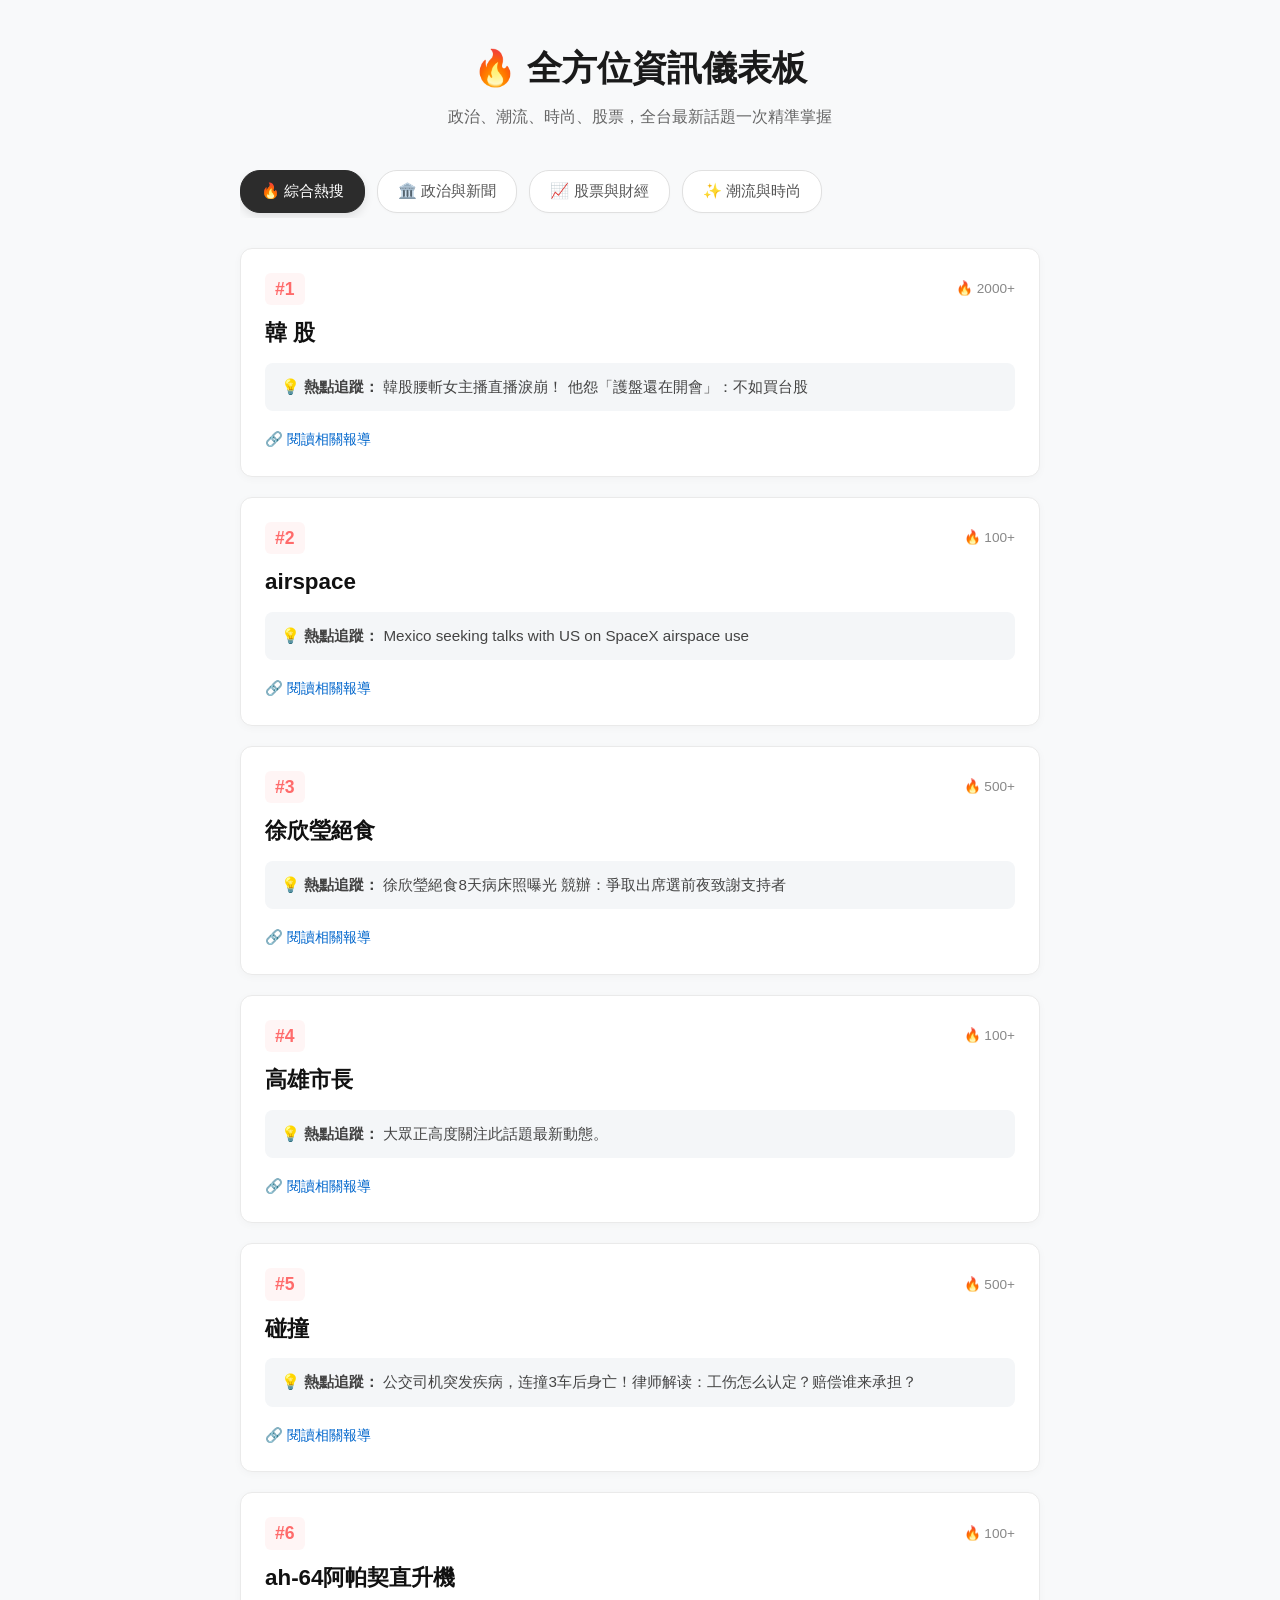
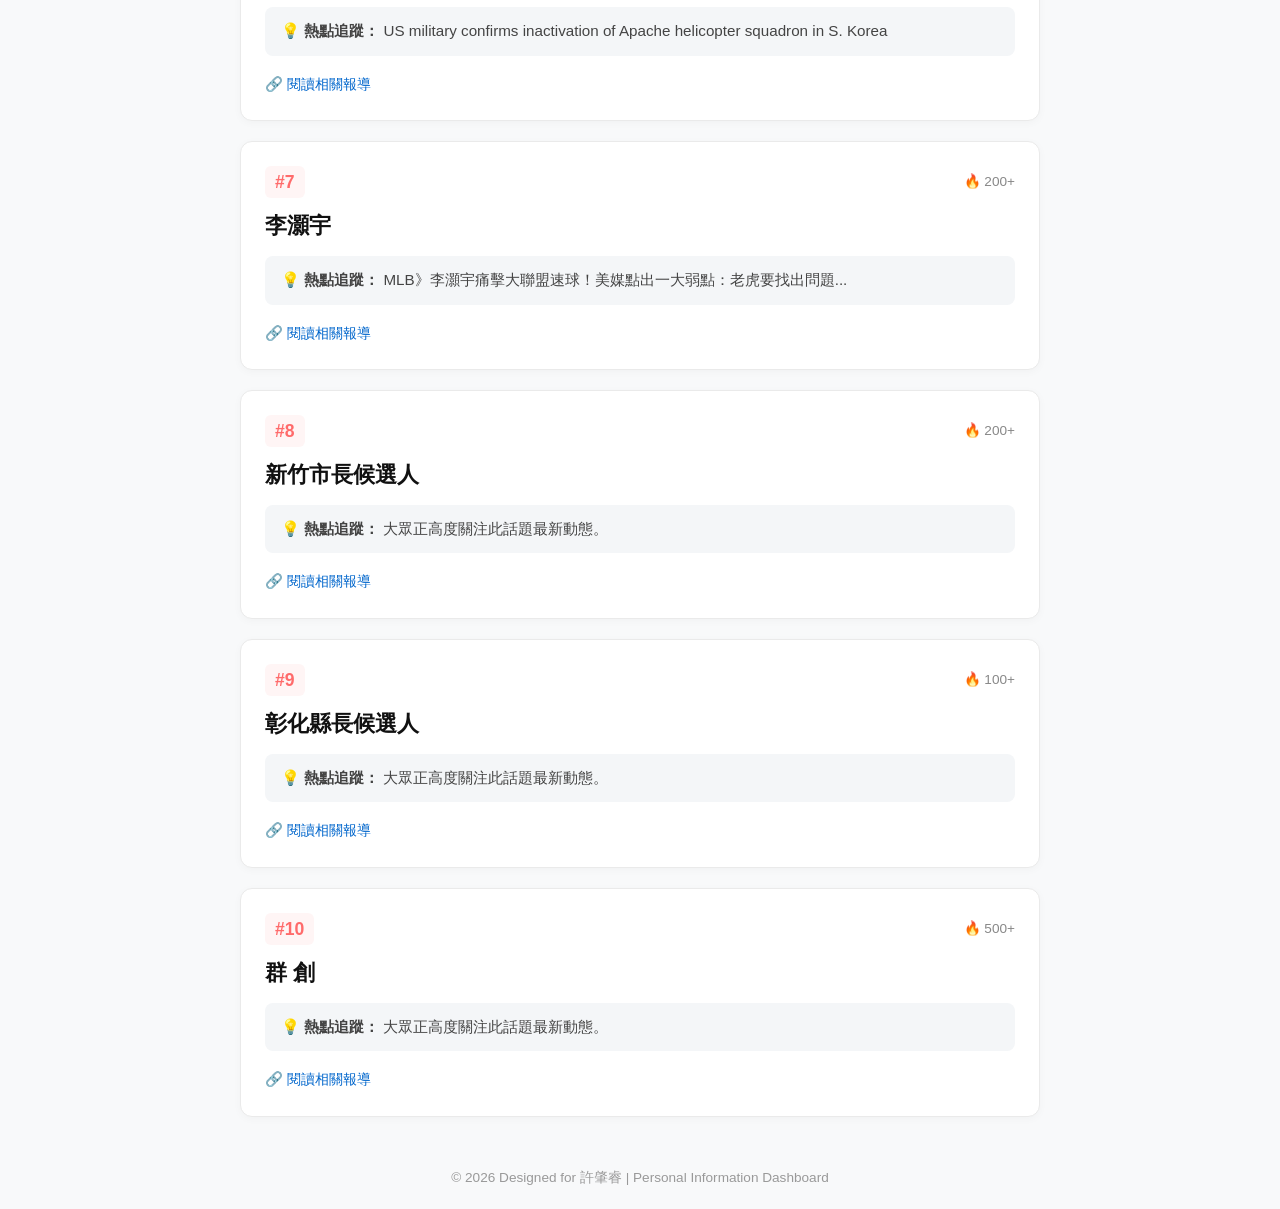
==== commit 4196139d: "🤖 自動更新今日熱搜資料" ====
--- a/index.html
+++ b/index.html
@@ -29,39 +29,39 @@
         <div class="trend-card">
             <div class="card-header">
                 <span class="rank">#1</span>
+                <span class="traffic">🔥 2000+</span>
+            </div>
+            <h2>韓 股</h2>
+            <p class="ai-summary">💡 <strong>熱點追蹤：</strong> 韓股腰斬女主播直播淚崩！ 他怨「護盤還在開會」：不如買台股</p>
+            <div class="news-links"><a href="https://tw.stock.yahoo.com/news/%E9%9F%93%E8%82%A1%E8%85%B0%E6%96%AC%E5%A5%B3%E4%B8%BB%E6%92%AD%E7%9B%B4%E6%92%AD%E6%B7%9A%E5%B4%A9-%E4%BB%96%E6%80%A8-%E8%AD%B7%E7%9B%A4%E9%82%84%E5%9C%A8%E9%96%8B%E6%9C%83-%E4%B8%8D%E5%A6%82%E8%B2%B7%E5%8F%B0%E8%82%A1-031300538.html" target="_blank">🔗 閱讀相關報導</a></div>
+        </div>
+        
+        <div class="trend-card">
+            <div class="card-header">
+                <span class="rank">#2</span>
+                <span class="traffic">🔥 100+</span>
+            </div>
+            <h2>airspace</h2>
+            <p class="ai-summary">💡 <strong>熱點追蹤：</strong> Mexico seeking talks with US on SpaceX airspace use</p>
+            <div class="news-links"><a href="https://www.reuters.com/business/autos-transportation/mexico-seeking-talks-with-us-spacex-airspace-use-2026-11-26/" target="_blank">🔗 閱讀相關報導</a></div>
+        </div>
+        
+        <div class="trend-card">
+            <div class="card-header">
+                <span class="rank">#3</span>
                 <span class="traffic">🔥 500+</span>
             </div>
-            <h2>投票</h2>
-            <p class="ai-summary">💡 <strong>熱點追蹤：</strong> 游盈隆視察北市選務 期勉全體選務人員再創台灣民主高光時刻</p>
-            <div class="news-links"><a href="https://web.cec.gov.tw/central/article/66315" target="_blank">🔗 閱讀相關報導</a></div>
-        </div>
-        
-        <div class="trend-card">
-            <div class="card-header">
-                <span class="rank">#2</span>
-                <span class="traffic">🔥 200+</span>
-            </div>
-            <h2>索羅斯爭議</h2>
-            <p class="ai-summary">💡 <strong>熱點追蹤：</strong> 拿外國的錢就是境外介選？一次看懂索羅斯基金會和沈伯洋敗訴判決</p>
-            <div class="news-links"><a href="https://www.thenewslens.com/article/271347" target="_blank">🔗 閱讀相關報導</a></div>
-        </div>
-        
-        <div class="trend-card">
-            <div class="card-header">
-                <span class="rank">#3</span>
-                <span class="traffic">🔥 200+</span>
-            </div>
-            <h2>吳崢</h2>
-            <p class="ai-summary">💡 <strong>熱點追蹤：</strong> 張維倩合體吳崢展開車掃 出面闢謠地方「配票傳言」</p>
-            <div class="news-links"><a href="https://tw.news.yahoo.com/%E5%BC%B5%E7%B6%AD%E5%80%A9%E5%90%88%E9%AB%94%E5%90%B3%E5%B4%A2%E5%B1%95%E9%96%8B%E8%BB%8A%E6%8E%83-%E5%87%BA%E9%9D%A2%E9%97%A2%E8%AC%A0%E5%9C%B0%E6%96%B9-%E9%85%8D%E7%A5%A8%E5%82%B3%E8%A8%80-151011627.html" target="_blank">🔗 閱讀相關報導</a></div>
+            <h2>徐欣瑩絕食</h2>
+            <p class="ai-summary">💡 <strong>熱點追蹤：</strong> 徐欣瑩絕食8天病床照曝光 競辦：爭取出席選前夜致謝支持者</p>
+            <div class="news-links"><a href="https://tw.news.yahoo.com/%E5%BE%90%E6%AC%A3%E7%91%A9%E7%B5%95%E9%A3%9F8%E5%A4%A9%E7%97%85%E5%BA%8A%E7%85%A7%E6%9B%9D%E5%85%89-%E7%AB%B6%E8%BE%A6-%E7%88%AD%E5%8F%96%E5%87%BA%E5%B8%AD%E9%81%B8%E5%89%8D%E5%A4%9C%E8%87%B4%E8%AC%9D%E6%94%AF%E6%8C%81%E8%80%85-042414583.html" target="_blank">🔗 閱讀相關報導</a></div>
         </div>
         
         <div class="trend-card">
             <div class="card-header">
                 <span class="rank">#4</span>
-                <span class="traffic">🔥 200+</span>
-            </div>
-            <h2>台中市長候選人</h2>
+                <span class="traffic">🔥 100+</span>
+            </div>
+            <h2>高雄市長</h2>
             <p class="ai-summary">💡 <strong>熱點追蹤：</strong> 大眾正高度關注此話題最新動態。</p>
             <div class="news-links"><a href="#" target="_blank">🔗 閱讀相關報導</a></div>
         </div>
@@ -69,61 +69,61 @@
         <div class="trend-card">
             <div class="card-header">
                 <span class="rank">#5</span>
+                <span class="traffic">🔥 500+</span>
+            </div>
+            <h2>碰撞</h2>
+            <p class="ai-summary">💡 <strong>熱點追蹤：</strong> 公交司机突发疾病，连撞3车后身亡！律师解读：工伤怎么认定？赔偿谁来承担？</p>
+            <div class="news-links"><a href="https://legal.gmw.cn/2026-11/27/content_39125388.htm" target="_blank">🔗 閱讀相關報導</a></div>
+        </div>
+        
+        <div class="trend-card">
+            <div class="card-header">
+                <span class="rank">#6</span>
                 <span class="traffic">🔥 100+</span>
             </div>
-            <h2>馬英九</h2>
+            <h2>ah-64阿帕契直升機</h2>
+            <p class="ai-summary">💡 <strong>熱點追蹤：</strong> US military confirms inactivation of Apache helicopter squadron in S. Korea</p>
+            <div class="news-links"><a href="https://www.koreatimes.co.kr/southkorea/defense/20261126/us-military-confirms-inactivation-of-apache-helicopter-squadron-in-s-korea" target="_blank">🔗 閱讀相關報導</a></div>
+        </div>
+        
+        <div class="trend-card">
+            <div class="card-header">
+                <span class="rank">#7</span>
+                <span class="traffic">🔥 200+</span>
+            </div>
+            <h2>李灝宇</h2>
+            <p class="ai-summary">💡 <strong>熱點追蹤：</strong> MLB》李灝宇痛擊大聯盟速球！美媒點出一大弱點：老虎要找出問題...</p>
+            <div class="news-links"><a href="https://sports.ltn.com.tw/news/breakingnews/5654939" target="_blank">🔗 閱讀相關報導</a></div>
+        </div>
+        
+        <div class="trend-card">
+            <div class="card-header">
+                <span class="rank">#8</span>
+                <span class="traffic">🔥 200+</span>
+            </div>
+            <h2>新竹市長候選人</h2>
             <p class="ai-summary">💡 <strong>熱點追蹤：</strong> 大眾正高度關注此話題最新動態。</p>
             <div class="news-links"><a href="#" target="_blank">🔗 閱讀相關報導</a></div>
         </div>
         
         <div class="trend-card">
             <div class="card-header">
-                <span class="rank">#6</span>
-                <span class="traffic">🔥 500+</span>
-            </div>
-            <h2>蔣友青</h2>
-            <p class="ai-summary">💡 <strong>熱點追蹤：</strong> 投票日剩2天！蔣友青「人在中國河北」被問回台投票嗎？4字表態了</p>
-            <div class="news-links"><a href="https://www.setn.com/news/1945430" target="_blank">🔗 閱讀相關報導</a></div>
-        </div>
-        
-        <div class="trend-card">
-            <div class="card-header">
-                <span class="rank">#7</span>
-                <span class="traffic">🔥 200+</span>
-            </div>
-            <h2>逮捕</h2>
-            <p class="ai-summary">💡 <strong>熱點追蹤：</strong> 住宅から旅行券盗み再逮捕</p>
-            <div class="news-links"><a href="https://source.tonichi.net/news/q3fcw98omvuwp9dm/" target="_blank">🔗 閱讀相關報導</a></div>
-        </div>
-        
-        <div class="trend-card">
-            <div class="card-header">
-                <span class="rank">#8</span>
-                <span class="traffic">🔥 500+</span>
-            </div>
-            <h2>大嘻哈時代3</h2>
-            <p class="ai-summary">💡 <strong>熱點追蹤：</strong> 玖壹壹健志「明年辦婚禮」！點名春風當伴郎、洋蔥當總鋪師</p>
-            <div class="news-links"><a href="https://ent.ltn.com.tw/news/breakingnews/5653016" target="_blank">🔗 閱讀相關報導</a></div>
-        </div>
-        
-        <div class="trend-card">
-            <div class="card-header">
                 <span class="rank">#9</span>
                 <span class="traffic">🔥 100+</span>
             </div>
-            <h2>漏洞</h2>
-            <p class="ai-summary">💡 <strong>熱點追蹤：</strong> AI 攻防战：当黑客可以不眠不休进攻整个数字世界</p>
-            <div class="news-links"><a href="https://t.cj.sina.cn/articles/view/7294209083/1b2c4cc3b00101y3ch" target="_blank">🔗 閱讀相關報導</a></div>
+            <h2>彰化縣長候選人</h2>
+            <p class="ai-summary">💡 <strong>熱點追蹤：</strong> 大眾正高度關注此話題最新動態。</p>
+            <div class="news-links"><a href="#" target="_blank">🔗 閱讀相關報導</a></div>
         </div>
         
         <div class="trend-card">
             <div class="card-header">
                 <span class="rank">#10</span>
-                <span class="traffic">🔥 1000+</span>
-            </div>
-            <h2>u17 việt nam</h2>
-            <p class="ai-summary">💡 <strong>熱點追蹤：</strong> Việt Nam thua Mali, bị loại khỏi U17 World Cup</p>
-            <div class="news-links"><a href="https://vnexpress.net/ket-qua-u17-world-cup-viet-nam-mali-5149345.html" target="_blank">🔗 閱讀相關報導</a></div>
+                <span class="traffic">🔥 500+</span>
+            </div>
+            <h2>群 創</h2>
+            <p class="ai-summary">💡 <strong>熱點追蹤：</strong> 大眾正高度關注此話題最新動態。</p>
+            <div class="news-links"><a href="#" target="_blank">🔗 閱讀相關報導</a></div>
         </div>
         </div>
         </div>
@@ -135,8 +135,8 @@
                 <span class="rank">#1</span>
                 <span class="traffic">📰 UDN</span>
             </div>
-            <h2 style="font-size: 1.25rem; margin-bottom: 15px; color: #222;">沈伯洋突取消選前之夜 前警所長：基層警休假與尊嚴說改就改？</h2>
-            <div class="news-links"><a href="https://news.google.com/rss/articles/[base64]?oc=5" target="_blank">🔗 閱讀完整內容</a></div>
+            <h2 style="font-size: 1.25rem; margin-bottom: 15px; color: #222;">路權爭議...陳文茜轉發文問「說好的行政中立？」蔣萬安回應了</h2>
+            <div class="news-links"><a href="https://news.google.com/rss/articles/[base64]?oc=5" target="_blank">🔗 閱讀完整內容</a></div>
         </div>
         
         <div class="trend-card">
@@ -144,26 +144,26 @@
                 <span class="rank">#2</span>
                 <span class="traffic">📰 Yahoo新聞</span>
             </div>
-            <h2 style="font-size: 1.25rem; margin-bottom: 15px; color: #222;">讚賴清德慧眼識英雄！許信良現身力挺黃世杰與沈伯洋：洋流席卷台灣必勝</h2>
-            <div class="news-links"><a href="https://news.google.com/rss/articles/[base64]?oc=5" target="_blank">🔗 閱讀完整內容</a></div>
+            <h2 style="font-size: 1.25rem; margin-bottom: 15px; color: #222;">選前之夜「沒找鄭麗文」！蔣萬安曝原因：我們必須做取捨</h2>
+            <div class="news-links"><a href="https://news.google.com/rss/articles/[base64]?oc=5" target="_blank">🔗 閱讀完整內容</a></div>
         </div>
         
         <div class="trend-card">
             <div class="card-header">
                 <span class="rank">#3</span>
-                <span class="traffic">📰 自由時報</span>
-            </div>
-            <h2 style="font-size: 1.25rem; margin-bottom: 15px; color: #222;">明天全台雨綿綿！週六投票日好天氣 北部略降溫</h2>
-            <div class="news-links"><a href="https://news.google.com/rss/articles/[base64]?oc=5" target="_blank">🔗 閱讀完整內容</a></div>
+                <span class="traffic">📰 上報Up Media</span>
+            </div>
+            <h2 style="font-size: 1.25rem; margin-bottom: 15px; color: #222;">拿索羅斯打沈伯洋 國民黨借北京的劇本</h2>
+            <div class="news-links"><a href="https://news.google.com/rss/articles/CBMif0FVX3lxTE1vMDZuUGZ2U282Y2ZreUp6SGZmWWdWMm4weDBZWmhSNXlORS1lTzgxR2RUM0tKTE5Jb0VsTjRPMnJOc21HOVVNM3NDSDFOajlqS0hKWl80cnF3dWE5eVRUTDZPbU5rclpMWDRrM25VN3hWQXJfSmp2c1hOczNlalk?oc=5" target="_blank">🔗 閱讀完整內容</a></div>
         </div>
         
         <div class="trend-card">
             <div class="card-header">
                 <span class="rank">#4</span>
-                <span class="traffic">📰 自由時報</span>
-            </div>
-            <h2 style="font-size: 1.25rem; margin-bottom: 15px; color: #222;">沈伯洋新片上線 楊力州操刀、吳念真與小麻糬獻聲</h2>
-            <div class="news-links"><a href="https://news.google.com/rss/articles/[base64]?oc=5" target="_blank">🔗 閱讀完整內容</a></div>
+                <span class="traffic">📰 Yahoo新聞</span>
+            </div>
+            <h2 style="font-size: 1.25rem; margin-bottom: 15px; color: #222;">嫌台灣投資太少？立陶宛：不改名就撤代表處</h2>
+            <div class="news-links"><a href="https://news.google.com/rss/articles/[base64]?oc=5" target="_blank">🔗 閱讀完整內容</a></div>
         </div>
         
         <div class="trend-card">
@@ -171,26 +171,26 @@
                 <span class="rank">#5</span>
                 <span class="traffic">📰 自由時報</span>
             </div>
-            <h2 style="font-size: 1.25rem; margin-bottom: 15px; color: #222;">中國對台資安攻擊每天258萬次 梁文傑：希望開票系統保持正常運作</h2>
-            <div class="news-links"><a href="https://news.google.com/rss/articles/[base64]?oc=5" target="_blank">🔗 閱讀完整內容</a></div>
+            <h2 style="font-size: 1.25rem; margin-bottom: 15px; color: #222;">小水滴站出來！沈伯洋選前最終車掃、6區肥皂箱開講路線曝光</h2>
+            <div class="news-links"><a href="https://news.google.com/rss/articles/[base64]?oc=5" target="_blank">🔗 閱讀完整內容</a></div>
         </div>
         
         <div class="trend-card">
             <div class="card-header">
                 <span class="rank">#6</span>
-                <span class="traffic">📰 中時新聞網</span>
-            </div>
-            <h2 style="font-size: 1.25rem; margin-bottom: 15px; color: #222;">高鐵自由座27日禁止隨到隨搭 北部3大站首採管制</h2>
-            <div class="news-links"><a href="https://news.google.com/rss/articles/CBMibkFVX3lxTFBmVElUV2RuZElFWnM0bUxKVWpISFpFTlc1UGZhWC1na0JNVG45cnV1bGV3eVk5SUJfVk5NLXdCU3RROG5hT1hWRjJXXzdUZWdxb1FpYUhDd0JQdEFNVnZ5ZDI1clVMS2tuSFpNS2tn?oc=5" target="_blank">🔗 閱讀完整內容</a></div>
+                <span class="traffic">📰 Yahoo新聞</span>
+            </div>
+            <h2 style="font-size: 1.25rem; margin-bottom: 15px; color: #222;">今剩3區有雨！週六投票日「全台好天氣」 週日恐探12℃、回溫時間曝</h2>
+            <div class="news-links"><a href="https://news.google.com/rss/articles/[base64]?oc=5" target="_blank">🔗 閱讀完整內容</a></div>
         </div>
         
         <div class="trend-card">
             <div class="card-header">
                 <span class="rank">#7</span>
-                <span class="traffic">📰 三立新聞</span>
-            </div>
-            <h2 style="font-size: 1.25rem; margin-bottom: 15px; color: #222;">超暖！車掃眼尖認出夏莉絲家長　沈伯洋高喊「我會陪你到最後」</h2>
-            <div class="news-links"><a href="https://news.google.com/rss/articles/[base64]?oc=5" target="_blank">🔗 閱讀完整內容</a></div>
+                <span class="traffic">📰 UDN</span>
+            </div>
+            <h2 style="font-size: 1.25rem; margin-bottom: 15px; color: #222;">徐欣瑩小編轉「藍色天空」影片就被帶走 藍批：假案大辦、小案硬辦</h2>
+            <div class="news-links"><a href="https://news.google.com/rss/articles/[base64]?oc=5" target="_blank">🔗 閱讀完整內容</a></div>
         </div>
         
         <div class="trend-card">
@@ -198,17 +198,17 @@
                 <span class="rank">#8</span>
                 <span class="traffic">📰 三立新聞</span>
             </div>
-            <h2 style="font-size: 1.25rem; margin-bottom: 15px; color: #222;">蔡英文鐵口直斷「你應該會當選」　見沈伯洋嚇歪改口：在危險邊緣要投票</h2>
-            <div class="news-links"><a href="https://news.google.com/rss/articles/[base64]?oc=5" target="_blank">🔗 閱讀完整內容</a></div>
+            <h2 style="font-size: 1.25rem; margin-bottom: 15px; color: #222;">蔣萬安車掃尬爆！後方騎士「炸裂1舉動」10萬人笑翻：攻擊力0侮辱性100</h2>
+            <div class="news-links"><a href="https://news.google.com/rss/articles/[base64]?oc=5" target="_blank">🔗 閱讀完整內容</a></div>
         </div>
         
         <div class="trend-card">
             <div class="card-header">
                 <span class="rank">#9</span>
-                <span class="traffic">📰 公視新聞</span>
-            </div>
-            <h2 style="font-size: 1.25rem; margin-bottom: 15px; color: #222;">國1彰化路段4車連環追撞 和欣客運司機、2乘客送醫不治</h2>
-            <div class="news-links"><a href="https://news.google.com/rss/articles/CBMiT0FVX3lxTE9idkJzYm1xVWhXN1NpaFdCZ3FDbnE1LWxBY01OSkFWc1JtVFU3c3RkazVOLWxOckJCQkZnR0RzdXN3R0NrSzFKTGVGeTQ4S1k?oc=5" target="_blank">🔗 閱讀完整內容</a></div>
+                <span class="traffic">📰 Newtalk新聞</span>
+            </div>
+            <h2 style="font-size: 1.25rem; margin-bottom: 15px; color: #222;">坦言沈伯洋剛開始弱弱的！蔡英文：現在很強、非常有可能當選| 政治</h2>
+            <div class="news-links"><a href="https://news.google.com/rss/articles/CBMiW0FVX3lxTE5ybVZXekk1Z0tXcENBQksteUJ3QVFBQjl0UzNFbU4wM1laM1hqNjJEOGxVRFAzcURhRmV4TzhxeXhwblc2R0FUbV83dlZzZHlWSTVaQXpUSFhVRGM?oc=5" target="_blank">🔗 閱讀完整內容</a></div>
         </div>
         
         <div class="trend-card">
@@ -216,98 +216,98 @@
                 <span class="rank">#10</span>
                 <span class="traffic">📰 三立新聞</span>
             </div>
-            <h2 style="font-size: 1.25rem; margin-bottom: 15px; color: #222;">蔣萬安車掃「被控闖紅燈」挨轟特權　警方說話了</h2>
-            <div class="news-links"><a href="https://news.google.com/rss/articles/[base64]?oc=5" target="_blank">🔗 閱讀完整內容</a></div>
+            <h2 style="font-size: 1.25rem; margin-bottom: 15px; color: #222;">趙少康喊「沈伯洋不是陳水扁」別上船！阿扁秒回：這艘船會留你一個空位</h2>
+            <div class="news-links"><a href="https://news.google.com/rss/articles/[base64]?oc=5" target="_blank">🔗 閱讀完整內容</a></div>
         </div>
         
         <div class="trend-card">
             <div class="card-header">
                 <span class="rank">#11</span>
-                <span class="traffic">📰 上報Up Media</span>
-            </div>
-            <h2 style="font-size: 1.25rem; margin-bottom: 15px; color: #222;">拿索羅斯打沈伯洋 國民黨借北京的劇本</h2>
-            <div class="news-links"><a href="https://news.google.com/rss/articles/CBMif0FVX3lxTE1vMDZuUGZ2U282Y2ZreUp6SGZmWWdWMm4weDBZWmhSNXlORS1lTzgxR2RUM0tKTE5Jb0VsTjRPMnJOc21HOVVNM3NDSDFOajlqS0hKWl80cnF3dWE5eVRUTDZPbU5rclpMWDRrM25VN3hWQXJfSmp2c1hOczNlalk?oc=5" target="_blank">🔗 閱讀完整內容</a></div>
+                <span class="traffic">📰 馬祖日報</span>
+            </div>
+            <h2 style="font-size: 1.25rem; margin-bottom: 15px; color: #222;">選舉倒數 東引返鄉人潮陸續抵達</h2>
+            <div class="news-links"><a href="https://news.google.com/rss/articles/CBMiXkFVX3lxTE5NSFVmd0QwMXdjYzFfV0I3ZTFSdDRla2cxSnJTWXBuV2piLWhiTHpqbVhVQjVTTlJjZ3M5Q0c1VFNja1QxaVB1clZrOTh6c3JSTm5fa3BCcldnTkNQRkE?oc=5" target="_blank">🔗 閱讀完整內容</a></div>
         </div>
         
         <div class="trend-card">
             <div class="card-header">
                 <span class="rank">#12</span>
+                <span class="traffic">📰 Yahoo新聞</span>
+            </div>
+            <h2 style="font-size: 1.25rem; margin-bottom: 15px; color: #222;">普發2萬 政院最遲12／5決定是否覆議</h2>
+            <div class="news-links"><a href="https://news.google.com/rss/articles/[base64]?oc=5" target="_blank">🔗 閱讀完整內容</a></div>
+        </div>
+        
+        <div class="trend-card">
+            <div class="card-header">
+                <span class="rank">#13</span>
                 <span class="traffic">📰 UDN</span>
             </div>
-            <h2 style="font-size: 1.25rem; margin-bottom: 15px; color: #222;">賴瑞隆宣布選前之夜更名「隆洋」之夜 網見諧音崩潰喊：要讀文言文</h2>
-            <div class="news-links"><a href="https://news.google.com/rss/articles/[base64]?oc=5" target="_blank">🔗 閱讀完整內容</a></div>
-        </div>
-        
-        <div class="trend-card">
-            <div class="card-header">
-                <span class="rank">#13</span>
-                <span class="traffic">📰 風傳媒</span>
-            </div>
-            <h2 style="font-size: 1.25rem; margin-bottom: 15px; color: #222;">對手是天上掉下來的禮物！沈富雄曝藍營「這人」是奇葩：若輸是最大遺憾 | 蔣季容 | 新聞</h2>
-            <div class="news-links"><a href="https://news.google.com/rss/articles/CBMiTkFVX3lxTFBEUG1mNDBjcVNWQUtaeFpDY25ZQTIyQnAzcm9mekZHMVVtOGd6NzRUanVNZ094ckE0bjNJWl8tOUlQM3FWbF9BcnZrcFVNZw?oc=5" target="_blank">🔗 閱讀完整內容</a></div>
+            <h2 style="font-size: 1.25rem; margin-bottom: 15px; color: #222;">聯合報社論／「曠世」奇案之相對剝奪感：竊鉤與竊國</h2>
+            <div class="news-links"><a href="https://news.google.com/rss/articles/[base64]?oc=5" target="_blank">🔗 閱讀完整內容</a></div>
         </div>
         
         <div class="trend-card">
             <div class="card-header">
                 <span class="rank">#14</span>
-                <span class="traffic">📰 交通部中央氣象署</span>
-            </div>
-            <h2 style="font-size: 1.25rem; margin-bottom: 15px; color: #222;">2026/2027超強聖嬰專區</h2>
-            <div class="news-links"><a href="https://news.google.com/rss/articles/CBMiX0FVX3lxTE16aDBGczFfam5lcEFSQnYzMUNBOXBITXI4VXF6Z2hCU2xOSDVPSWNGcnNtY1lzakpFSTUwS1JNSDVJNkF0VkE1bU9sUHdnT1hLUDltUXNrMmZVWnZTOHNJ?oc=5" target="_blank">🔗 閱讀完整內容</a></div>
+                <span class="traffic">📰 中央社 CNA</span>
+            </div>
+            <h2 style="font-size: 1.25rem; margin-bottom: 15px; color: #222;">新北敏金護理之家設鐵柵欄涉拘禁逾百人超收住民詐逾億安置費| 社會</h2>
+            <div class="news-links"><a href="https://news.google.com/rss/articles/CBMiX0FVX3lxTFBVZENVNWt6enI3RXJLSEJ0UnZQZlN4dzZLUUFpOWt0QjVTZEhJeUptRlMyNlJyc2ZUb1FtajZJRlFCam5SR0UzSEpvVjhSNUdRWXpjaEpabXpRbDMweHNn?oc=5" target="_blank">🔗 閱讀完整內容</a></div>
         </div>
         
         <div class="trend-card">
             <div class="card-header">
                 <span class="rank">#15</span>
+                <span class="traffic">📰 民視新聞網</span>
+            </div>
+            <h2 style="font-size: 1.25rem; margin-bottom: 15px; color: #222;">「洋流」外溢！綠營樂估拿下「這幾都」 選前最大黑天鵝曝光</h2>
+            <div class="news-links"><a href="https://news.google.com/rss/articles/CBMiYEFVX3lxTFBBLXg4c3RQRWV6U2JxMGNFbmZpOGhKaXBOYVZRUGpiaHZPTTEyX2N3RWJfa3FnOVJ4WlBzZFFudy1pWTQ0TXlCTHBVemV0RVF5Tlk4OHVpVXpWUVFSSmZVaw?oc=5" target="_blank">🔗 閱讀完整內容</a></div>
+        </div>
+        
+        <div class="trend-card">
+            <div class="card-header">
+                <span class="rank">#16</span>
+                <span class="traffic">📰 馬祖日報</span>
+            </div>
+            <h2 style="font-size: 1.25rem; margin-bottom: 15px; color: #222;">選委會公告地方公職人員選舉人數</h2>
+            <div class="news-links"><a href="https://news.google.com/rss/articles/CBMiXkFVX3lxTFBWcW1Ha2hyakg5cHdRWHdIdjNvNC1FdGZPMnNsV0lkcDNSYzFPLXgtZ2dKLVlZaUJFcDJkaE9rdnZRRlNDemRSZVpCWmVIbGJrOTZydy05TDFTTXdNVkE?oc=5" target="_blank">🔗 閱讀完整內容</a></div>
+        </div>
+        
+        <div class="trend-card">
+            <div class="card-header">
+                <span class="rank">#17</span>
+                <span class="traffic">📰 NOWnews今日新聞</span>
+            </div>
+            <h2 style="font-size: 1.25rem; margin-bottom: 15px; color: #222;">傅崐萁恐接立院副院長？賴清德台中催票喊話「把江啟臣留在國會」</h2>
+            <div class="news-links"><a href="https://news.google.com/rss/articles/[base64]?oc=5" target="_blank">🔗 閱讀完整內容</a></div>
+        </div>
+        
+        <div class="trend-card">
+            <div class="card-header">
+                <span class="rank">#18</span>
                 <span class="traffic">📰 Yahoo新聞</span>
             </div>
-            <h2 style="font-size: 1.25rem; margin-bottom: 15px; color: #222;">蔡康永「吃屎說」發文惹議！謝寒冰、彭華幹反批引論戰</h2>
-            <div class="news-links"><a href="https://news.google.com/rss/articles/[base64]?oc=5" target="_blank">🔗 閱讀完整內容</a></div>
-        </div>
-        
-        <div class="trend-card">
-            <div class="card-header">
-                <span class="rank">#16</span>
-                <span class="traffic">📰 NOWnews今日新聞</span>
-            </div>
-            <h2 style="font-size: 1.25rem; margin-bottom: 15px; color: #222;">11/28核電公投投什麼？通過門檻、正反立場、投票資格與QA一次看</h2>
-            <div class="news-links"><a href="https://news.google.com/rss/articles/[base64]?oc=5" target="_blank">🔗 閱讀完整內容</a></div>
-        </div>
-        
-        <div class="trend-card">
-            <div class="card-header">
-                <span class="rank">#17</span>
-                <span class="traffic">📰 中天新聞網</span>
-            </div>
-            <h2 style="font-size: 1.25rem; margin-bottom: 15px; color: #222;">徐欣瑩胞弟、北市環保局長徐世勳出馬！代姊與鄭麗文、吳旭智掃街</h2>
-            <div class="news-links"><a href="https://news.google.com/rss/articles/CBMiU0FVX3lxTE1OSHEtZER0a2FtcG12WEdSbmUzWWZYUGtRT21qc0FQSEJ3OWZVTUlqZFNhbFlITFNHM1FrQnFVTFdORjllTHBUNDRNWWJVZzdRa05B?oc=5" target="_blank">🔗 閱讀完整內容</a></div>
-        </div>
-        
-        <div class="trend-card">
-            <div class="card-header">
-                <span class="rank">#18</span>
+            <h2 style="font-size: 1.25rem; margin-bottom: 15px; color: #222;">不只牽制蔣萬安！他曝沈伯洋「已贏14大戰果」：讓蔣人設崩壞、後路斷了</h2>
+            <div class="news-links"><a href="https://news.google.com/rss/articles/[base64]?oc=5" target="_blank">🔗 閱讀完整內容</a></div>
+        </div>
+        
+        <div class="trend-card">
+            <div class="card-header">
+                <span class="rank">#19</span>
+                <span class="traffic">📰 中時新聞網</span>
+            </div>
+            <h2 style="font-size: 1.25rem; margin-bottom: 15px; color: #222;">陳揮文嗆「不要插我的話」 譚伊倫爆粗口反擊：對老人家的包容還不夠多嗎- 綜合星聞</h2>
+            <div class="news-links"><a href="https://news.google.com/rss/articles/CBMibkFVX3lxTE56VEV4cXltOE5Va3B6RUhfVkNIOWpTaXBSSFFVbGpfWm1DQk9Xbm83SEgwbnVJRW1SUTVBSVdielJmeG9uOThOUEFNeHNhNDJJVDFHeU51U1lLY2VNSjdqLTh0eWd6emlmdF8tTmJn?oc=5" target="_blank">🔗 閱讀完整內容</a></div>
+        </div>
+        
+        <div class="trend-card">
+            <div class="card-header">
+                <span class="rank">#20</span>
                 <span class="traffic">📰 UDN</span>
             </div>
-            <h2 style="font-size: 1.25rem; margin-bottom: 15px; color: #222;">立院今咨請總統府公布普發2萬元條例 政院最晚這天決定副署</h2>
-            <div class="news-links"><a href="https://news.google.com/rss/articles/[base64]?oc=5" target="_blank">🔗 閱讀完整內容</a></div>
-        </div>
-        
-        <div class="trend-card">
-            <div class="card-header">
-                <span class="rank">#19</span>
-                <span class="traffic">📰 ETtoday新聞雲</span>
-            </div>
-            <h2 style="font-size: 1.25rem; margin-bottom: 15px; color: #222;">快訊／萬家福開出200萬發票！幸運門市曝光</h2>
-            <div class="news-links"><a href="https://news.google.com/rss/articles/[base64]?oc=5" target="_blank">🔗 閱讀完整內容</a></div>
-        </div>
-        
-        <div class="trend-card">
-            <div class="card-header">
-                <span class="rank">#20</span>
-                <span class="traffic">📰 Yahoo新聞</span>
-            </div>
-            <h2 style="font-size: 1.25rem; margin-bottom: 15px; color: #222;">沈玉琳罕公開表態！評選戰直言「統獨就是假議題」：只是選舉話術</h2>
-            <div class="news-links"><a href="https://news.google.com/rss/articles/[base64]?oc=5" target="_blank">🔗 閱讀完整內容</a></div>
+            <h2 style="font-size: 1.25rem; margin-bottom: 15px; color: #222;">控烏山頭光電「無照偷跑」 謝龍介南檢告發經濟部、南市府涉圖利</h2>
+            <div class="news-links"><a href="https://news.google.com/rss/articles/[base64]?oc=5" target="_blank">🔗 閱讀完整內容</a></div>
         </div>
         </div>
         </div>
@@ -319,26 +319,26 @@
                 <span class="rank">#1</span>
                 <span class="traffic">💰 Yahoo股市</span>
             </div>
-            <h2 style="font-size: 1.25rem; margin-bottom: 15px; color: #222;">外資綁三大法人出清132億止不住！台股大漲956點收復39K 股民怒：感恩節殺心還那麼重</h2>
-            <div class="news-links"><a href="https://news.google.com/rss/articles/[base64]?oc=5" target="_blank">🔗 閱讀完整內容</a></div>
+            <h2 style="font-size: 1.25rem; margin-bottom: 15px; color: #222;">【Yahoo早盤】台股量縮...平盤拉鋸力守3萬9 分析師陳石輝：選前「國家隊」力拚收紅盤</h2>
+            <div class="news-links"><a href="https://news.google.com/rss/articles/[base64]?oc=5" target="_blank">🔗 閱讀完整內容</a></div>
         </div>
         
         <div class="trend-card">
             <div class="card-header">
                 <span class="rank">#2</span>
-                <span class="traffic">💰 經濟日報</span>
-            </div>
-            <h2 style="font-size: 1.25rem; margin-bottom: 15px; color: #222;">美301開鍘擬對台課 15% 關稅 對14 個貿易夥伴加稅 對陸疊加20%</h2>
-            <div class="news-links"><a href="https://news.google.com/rss/articles/[base64]?oc=5" target="_blank">🔗 閱讀完整內容</a></div>
+                <span class="traffic">💰 TechNews 科技新報</span>
+            </div>
+            <h2 style="font-size: 1.25rem; margin-bottom: 15px; color: #222;">中國 AI 算力需求有多強？美國新規掀輝達 B300 求售潮</h2>
+            <div class="news-links"><a href="https://news.google.com/rss/articles/[base64]?oc=5" target="_blank">🔗 閱讀完整內容</a></div>
         </div>
         
         <div class="trend-card">
             <div class="card-header">
                 <span class="rank">#3</span>
-                <span class="traffic">💰 中央社 CNA</span>
-            </div>
-            <h2 style="font-size: 1.25rem; margin-bottom: 15px; color: #222;">金融時報：輝達暫停對東南亞4國出貨防堵中國取得AI算力| 國際</h2>
-            <div class="news-links"><a href="https://news.google.com/rss/articles/CBMiX0FVX3lxTE1SVjBZNm9jZjl1RjY3QnNZb3AwQTZ4VkhMcjhkekhSLUwxcmd3ZGtrUGR0WFZkdkJXSDRjdDBBejZnNzVUUExvcEFMaDNiLWN0WlVBbmVIN1pBWlQzTEJJ?oc=5" target="_blank">🔗 閱讀完整內容</a></div>
+                <span class="traffic">💰 Storm.mg</span>
+            </div>
+            <h2 style="font-size: 1.25rem; margin-bottom: 15px; color: #222;">風評：川普新關稅台灣增加50%，值得高興嗎？ | 主筆室 | 評論</h2>
+            <div class="news-links"><a href="https://news.google.com/rss/articles/CBMiTkFVX3lxTE81LUx2NjlvX0VUUkdRbmVuVUlYMzJvWEVLZHUxVk5aYlpZcTdQUVBKUnhOUGpPUFo0QTdJWVNtR2dac25jMmduWjB2Q29CUQ?oc=5" target="_blank">🔗 閱讀完整內容</a></div>
         </div>
         
         <div class="trend-card">
@@ -346,17 +346,17 @@
                 <span class="rank">#4</span>
                 <span class="traffic">💰 鉅亨網</span>
             </div>
-            <h2 style="font-size: 1.25rem; margin-bottom: 15px; color: #222;">「有些人不該從菜單移除」 Denny’s 迎黃仁勳回歸 重掛輝達創業紀念牌</h2>
-            <div class="news-links"><a href="https://news.google.com/rss/articles/CBMiT0FVX3lxTE5SSFg5N21wTGo4ODFIX21HSGFfal81RFhRXzFHdEZ3UlZpMHlCcGl6OWJydmZ5VjRkUGJqa2hYaFQ3T3c5TVRubGkzU0JqOGs?oc=5" target="_blank">🔗 閱讀完整內容</a></div>
+            <h2 style="font-size: 1.25rem; margin-bottom: 15px; color: #222;">〈台股盤前要聞〉富邦006208分割投票開跑、華南金前10月獲利284億元超過去年</h2>
+            <div class="news-links"><a href="https://news.google.com/rss/articles/CBMiT0FVX3lxTFBKal9VTjcwT0ZkSzFUUV84Sl9aV0VxWExVRHp2TUhsM216MHB6eHhHQWlWVGVYUkY1V3FIOUpDRkl2cnh6UlVZb0M1ZS1GdUk?oc=5" target="_blank">🔗 閱讀完整內容</a></div>
         </div>
         
         <div class="trend-card">
             <div class="card-header">
                 <span class="rank">#5</span>
-                <span class="traffic">💰 Yahoo股市</span>
-            </div>
-            <h2 style="font-size: 1.25rem; margin-bottom: 15px; color: #222;">人手2股太空夢！馬斯克宣布贈全美孩子SpaceX股份 公司與個人各捐1股至「川普帳戶」</h2>
-            <div class="news-links"><a href="https://news.google.com/rss/articles/[base64]?oc=5" target="_blank">🔗 閱讀完整內容</a></div>
+                <span class="traffic">💰 Yahoo新聞</span>
+            </div>
+            <h2 style="font-size: 1.25rem; margin-bottom: 15px; color: #222;">外資要屠殺了？「瑤池金母」成交量衝破22萬張 00981A卻軟腳下跌</h2>
+            <div class="news-links"><a href="https://news.google.com/rss/articles/[base64]?oc=5" target="_blank">🔗 閱讀完整內容</a></div>
         </div>
         
         <div class="trend-card">
@@ -364,26 +364,26 @@
                 <span class="rank">#6</span>
                 <span class="traffic">💰 Yahoo股市</span>
             </div>
-            <h2 style="font-size: 1.25rem; margin-bottom: 15px; color: #222;">股票被套不用怕？ 專家點名「這2檔」：買夠多漲跌就無感</h2>
-            <div class="news-links"><a href="https://news.google.com/rss/articles/[base64]?oc=5" target="_blank">🔗 閱讀完整內容</a></div>
+            <h2 style="font-size: 1.25rem; margin-bottom: 15px; color: #222;">AI巨頭出事了？ CDS保費飆新高 阮慕驊揭市場真正恐懼</h2>
+            <div class="news-links"><a href="https://news.google.com/rss/articles/[base64]?oc=5" target="_blank">🔗 閱讀完整內容</a></div>
         </div>
         
         <div class="trend-card">
             <div class="card-header">
                 <span class="rank">#7</span>
-                <span class="traffic">💰 NOWnews今日新聞</span>
-            </div>
-            <h2 style="font-size: 1.25rem; margin-bottom: 15px; color: #222;">黃果、紅果假追劇App藏木馬！睡夢中也能盜存款　刑事局拆解手法</h2>
-            <div class="news-links"><a href="https://news.google.com/rss/articles/[base64]?oc=5" target="_blank">🔗 閱讀完整內容</a></div>
+                <span class="traffic">💰 經濟日報</span>
+            </div>
+            <h2 style="font-size: 1.25rem; margin-bottom: 15px; color: #222;">美股下跌可能阻止不了 Fed 於12月再度升息</h2>
+            <div class="news-links"><a href="https://news.google.com/rss/articles/[base64]?oc=5" target="_blank">🔗 閱讀完整內容</a></div>
         </div>
         
         <div class="trend-card">
             <div class="card-header">
                 <span class="rank">#8</span>
-                <span class="traffic">💰 經濟日報</span>
-            </div>
-            <h2 style="font-size: 1.25rem; margin-bottom: 15px; color: #222;">台積電美國擴廠典禮 川普要來 凸顯 AI 鏈關鍵戰略地位</h2>
-            <div class="news-links"><a href="https://news.google.com/rss/articles/[base64]?oc=5" target="_blank">🔗 閱讀完整內容</a></div>
+                <span class="traffic">💰 鉅亨網</span>
+            </div>
+            <h2 style="font-size: 1.25rem; margin-bottom: 15px; color: #222;">川普再談推動黃仁勳復職：他沒有問題 我為全世界做了一件大好事</h2>
+            <div class="news-links"><a href="https://news.google.com/rss/articles/CBMiT0FVX3lxTE90cjltR3pZR0pSa3NvWVQwOXkwMDhudUtFZ2NoaC0xbEMtY200RjFXbk41OFBlNGFzcm44SldCeXN0VmZYRDE2N3ZxNlhMS1k?oc=5" target="_blank">🔗 閱讀完整內容</a></div>
         </div>
         
         <div class="trend-card">
@@ -391,26 +391,26 @@
                 <span class="rank">#9</span>
                 <span class="traffic">💰 工商時報</span>
             </div>
-            <h2 style="font-size: 1.25rem; margin-bottom: 15px; color: #222;">又一重量級ETF爆鉅額違約交割！00981A翻船 違約交割破1億</h2>
-            <div class="news-links"><a href="https://news.google.com/rss/articles/CBMiX0FVX3lxTE1wTXBncEV5Q0Q0RHU1SEgydnVocVAxUkRZcTFMQUhIVTExRlRxS3VBbzloZXNtWllWNDhROTFURWZRV0ZlS1ZxLURPb1lhcE1Dcy16Q3NmYnp0dWhrUHlz?oc=5" target="_blank">🔗 閱讀完整內容</a></div>
+            <h2 style="font-size: 1.25rem; margin-bottom: 15px; color: #222;">美光勞資衝突恐釀雙輸？謝金河曝「美光考慮關廠撤資、資遣3千人」 恐牽動半導體產業 對台灣茲事體大</h2>
+            <div class="news-links"><a href="https://news.google.com/rss/articles/CBMiX0FVX3lxTE0xOExsVVBvR0t1bGhxTnpldXVoYUFaQ1ppZnNSNEpYVzBEaXZ1bWp5U2t4X2tPaUJiNjdDLURQV3dTTzU0S2ZfbzdZOVVHSEhNbG5zcFpER29nUGpmaXVn?oc=5" target="_blank">🔗 閱讀完整內容</a></div>
         </div>
         
         <div class="trend-card">
             <div class="card-header">
                 <span class="rank">#10</span>
-                <span class="traffic">💰 鉅亨網</span>
-            </div>
-            <h2 style="font-size: 1.25rem; margin-bottom: 15px; color: #222;">AI吸乾全球記憶體產能 缺貨至少到2028年！馬斯克搶貨也碰壁 晶片貴如「金條」引竊賊覬覦</h2>
-            <div class="news-links"><a href="https://news.google.com/rss/articles/CBMiT0FVX3lxTFB3OE5TNjRIeG1xSHZPRUxQOTdfV0hlNmpqNUo4TUp1THVlN3FRUjN4aEV6a3RWRmVPOXBIN2ZmLWdrQmY0MnBKdHo0VEdkRDQ?oc=5" target="_blank">🔗 閱讀完整內容</a></div>
+                <span class="traffic">💰 Yahoo股市</span>
+            </div>
+            <h2 style="font-size: 1.25rem; margin-bottom: 15px; color: #222;">【股災暴撿ETF 1】越跌越買！11月台股ETF淨申購額飆逾7800億元寫新紀錄</h2>
+            <div class="news-links"><a href="https://news.google.com/rss/articles/[base64]?oc=5" target="_blank">🔗 閱讀完整內容</a></div>
         </div>
         
         <div class="trend-card">
             <div class="card-header">
                 <span class="rank">#11</span>
-                <span class="traffic">💰 UDN</span>
-            </div>
-            <h2 style="font-size: 1.25rem; margin-bottom: 15px; color: #222;">不只黃仁勳！WSJ：輝達高層與客戶女主管交往多年 引發利益衝突疑慮</h2>
-            <div class="news-links"><a href="https://news.google.com/rss/articles/[base64]?oc=5" target="_blank">🔗 閱讀完整內容</a></div>
+                <span class="traffic">💰 卡優新聞網</span>
+            </div>
+            <h2 style="font-size: 1.25rem; margin-bottom: 15px; color: #222;">18家銀行遭盜轉逾千萬 竟是追劇App藏木馬</h2>
+            <div class="news-links"><a href="https://news.google.com/rss/articles/CBMiWkFVX3lxTFA0TWZ1NFdJZzVpVEY1dnFVZVhQQTViQUYwdlhvcTJVWmdKd195NkRrRFQ2OG1BMUxUcElQeGl1aFZEX0d3bXdVYWpkcXVRLU9fRkg5M3VKbGNTdw?oc=5" target="_blank">🔗 閱讀完整內容</a></div>
         </div>
         
         <div class="trend-card">
@@ -418,80 +418,80 @@
                 <span class="rank">#12</span>
                 <span class="traffic">💰 Yahoo股市</span>
             </div>
-            <h2 style="font-size: 1.25rem; margin-bottom: 15px; color: #222;">5漲停、5跌停上演雲霄飛車！外資下狠手、重砍「它」8.1萬張登頂 聯電、台積電也遭追殺</h2>
-            <div class="news-links"><a href="https://news.google.com/rss/articles/[base64]?oc=5" target="_blank">🔗 閱讀完整內容</a></div>
+            <h2 style="font-size: 1.25rem; margin-bottom: 15px; color: #222;">庫藏股失靈？股王信驊要買回100張 首日開高走低再跌200元</h2>
+            <div class="news-links"><a href="https://news.google.com/rss/articles/[base64]?oc=5" target="_blank">🔗 閱讀完整內容</a></div>
         </div>
         
         <div class="trend-card">
             <div class="card-header">
                 <span class="rank">#13</span>
-                <span class="traffic">💰 UDN</span>
-            </div>
-            <h2 style="font-size: 1.25rem; margin-bottom: 15px; color: #222;">黃仁勳重掌輝達台股會漲幾天？AI大多頭回不來 供應鏈3大變局一次看</h2>
-            <div class="news-links"><a href="https://news.google.com/rss/articles/CBMiU0FVX3lxTE5YYlZvaEo2aWhUY1FPNmQ3ejlQdEZmY1hsTWkxdkV6SXplZWxka180VWF2ZUw0QTFhenRMR2liMF85ZllpQldSb1BrWkFDVjk4TnVZ?oc=5" target="_blank">🔗 閱讀完整內容</a></div>
+                <span class="traffic">💰 TNL The News Lens 關鍵評論網</span>
+            </div>
+            <h2 style="font-size: 1.25rem; margin-bottom: 15px; color: #222;">川普替台積電風光站台背後：別讓20年前「廣達林口廠熄燈」產業空洞化重演</h2>
+            <div class="news-links"><a href="https://news.google.com/rss/articles/CBMiVEFVX3lxTE1hb2ZfVW5sUjRwdWVCaVVqRVZ5ZjhldnBZY2J2Mzh5em05UGdLazBvVXJVY1VDLVc5Tl90ZExzanhMWTMzVF91Sm1mZkVMODk5RW1DWA?oc=5" target="_blank">🔗 閱讀完整內容</a></div>
         </div>
         
         <div class="trend-card">
             <div class="card-header">
                 <span class="rank">#14</span>
+                <span class="traffic">💰 經濟日報</span>
+            </div>
+            <h2 style="font-size: 1.25rem; margin-bottom: 15px; color: #222;">馬斯克太空 AI 鳴槍 SpaceX 部署百萬顆衛星組建 Starmind 算力星座 鴻海跟著起飛</h2>
+            <div class="news-links"><a href="https://news.google.com/rss/articles/[base64]?oc=5" target="_blank">🔗 閱讀完整內容</a></div>
+        </div>
+        
+        <div class="trend-card">
+            <div class="card-header">
+                <span class="rank">#15</span>
                 <span class="traffic">💰 Yahoo股市</span>
             </div>
-            <h2 style="font-size: 1.25rem; margin-bottom: 15px; color: #222;">越跌越買！抄底族搶買0050、00981A、00406A 一周吸金破千億元</h2>
-            <div class="news-links"><a href="https://news.google.com/rss/articles/[base64]?oc=5" target="_blank">🔗 閱讀完整內容</a></div>
-        </div>
-        
-        <div class="trend-card">
-            <div class="card-header">
-                <span class="rank">#15</span>
-                <span class="traffic">💰 工商時報</span>
-            </div>
-            <h2 style="font-size: 1.25rem; margin-bottom: 15px; color: #222;">美光勞資衝突恐釀雙輸？謝金河曝「美光考慮關廠撤資、資遣3千人」 恐牽動半導體產業 對台灣茲事體大</h2>
-            <div class="news-links"><a href="https://news.google.com/rss/articles/CBMiX0FVX3lxTE0xOExsVVBvR0t1bGhxTnpldXVoYUFaQ1ppZnNSNEpYVzBEaXZ1bWp5U2t4X2tPaUJiNjdDLURQV3dTTzU0S2ZfbzdZOVVHSEhNbG5zcFpER29nUGpmaXVn?oc=5" target="_blank">🔗 閱讀完整內容</a></div>
+            <h2 style="font-size: 1.25rem; margin-bottom: 15px; color: #222;">台股開盤百點震盪！「PCB大廠」連拉2漲停、健策點火亮燈 聯發科、創意、世芯ASIC全中刀</h2>
+            <div class="news-links"><a href="https://news.google.com/rss/articles/[base64]?oc=5" target="_blank">🔗 閱讀完整內容</a></div>
         </div>
         
         <div class="trend-card">
             <div class="card-header">
                 <span class="rank">#16</span>
-                <span class="traffic">💰 鉅亨網</span>
-            </div>
-            <h2 style="font-size: 1.25rem; margin-bottom: 15px; color: #222;">輝達買權翻倍還沒賣！《大賣空》貝瑞曝盤算：股價接近200美元擬再放空</h2>
-            <div class="news-links"><a href="https://news.google.com/rss/articles/CBMiT0FVX3lxTE1Fd0ZZTFJKV2xuSUJmQlpudW5LUlBra0ZVdUQySmhyQXBITkxmZ1NBcUxJU0lVUjVRUVI1a3lxVmRIY2tBS2M4WXZvZ2oxc0E?oc=5" target="_blank">🔗 閱讀完整內容</a></div>
+                <span class="traffic">💰 Yahoo股市</span>
+            </div>
+            <h2 style="font-size: 1.25rem; margin-bottom: 15px; color: #222;">韓股腰斬女主播直播淚崩！ 他怨「護盤還在開會」：不如買台股</h2>
+            <div class="news-links"><a href="https://news.google.com/rss/articles/[base64]?oc=5" target="_blank">🔗 閱讀完整內容</a></div>
         </div>
         
         <div class="trend-card">
             <div class="card-header">
                 <span class="rank">#17</span>
-                <span class="traffic">💰 Yahoo股市</span>
-            </div>
-            <h2 style="font-size: 1.25rem; margin-bottom: 15px; color: #222;">股市跌到騙不了自己！南韓女主播喊「再撐一下」突然哭了 PTT股民：很明顯買太多</h2>
-            <div class="news-links"><a href="https://news.google.com/rss/articles/[base64]?oc=5" target="_blank">🔗 閱讀完整內容</a></div>
+                <span class="traffic">💰 Yahoo新聞</span>
+            </div>
+            <h2 style="font-size: 1.25rem; margin-bottom: 15px; color: #222;">輝達暫喘口氣！感恩節休市 標普示警恐降評</h2>
+            <div class="news-links"><a href="https://news.google.com/rss/articles/[base64]?oc=5" target="_blank">🔗 閱讀完整內容</a></div>
         </div>
         
         <div class="trend-card">
             <div class="card-header">
                 <span class="rank">#18</span>
+                <span class="traffic">💰 經濟日報</span>
+            </div>
+            <h2 style="font-size: 1.25rem; margin-bottom: 15px; color: #222;">槓上美國！荷蘭將阻擋 ASML 對中出口進一步受限</h2>
+            <div class="news-links"><a href="https://news.google.com/rss/articles/[base64]?oc=5" target="_blank">🔗 閱讀完整內容</a></div>
+        </div>
+        
+        <div class="trend-card">
+            <div class="card-header">
+                <span class="rank">#19</span>
                 <span class="traffic">💰 自由財經</span>
             </div>
-            <h2 style="font-size: 1.25rem; margin-bottom: 15px; color: #222;">股災還沒完？台指期夜盤跌1343點 美股盤前台積電ADR跌近5％ 專家建議拉高現金部位、降低槓桿</h2>
-            <div class="news-links"><a href="https://news.google.com/rss/articles/[base64]?oc=5" target="_blank">🔗 閱讀完整內容</a></div>
-        </div>
-        
-        <div class="trend-card">
-            <div class="card-header">
-                <span class="rank">#19</span>
-                <span class="traffic">💰 經濟日報</span>
-            </div>
-            <h2 style="font-size: 1.25rem; margin-bottom: 15px; color: #222;">美股收盤／驚魂後拉回 那斯達克100指數一度跌入熊市 道瓊逆勢翻紅</h2>
-            <div class="news-links"><a href="https://news.google.com/rss/articles/[base64]?oc=5" target="_blank">🔗 閱讀完整內容</a></div>
+            <h2 style="font-size: 1.25rem; margin-bottom: 15px; color: #222;">金價狂瀉真兇抓到了！「這國」狂砍72噸成最大賣家 「它」也不買了</h2>
+            <div class="news-links"><a href="https://news.google.com/rss/articles/[base64]?oc=5" target="_blank">🔗 閱讀完整內容</a></div>
         </div>
         
         <div class="trend-card">
             <div class="card-header">
                 <span class="rank">#20</span>
-                <span class="traffic">💰 鉅亨網</span>
-            </div>
-            <h2 style="font-size: 1.25rem; margin-bottom: 15px; color: #222;">馬斯克太空AI夢邁出一大步！SpaceX獲有條件核准發射最多100萬顆衛星</h2>
-            <div class="news-links"><a href="https://news.google.com/rss/articles/CBMiT0FVX3lxTE9BRldUVWZlODl1VGJrVE01b2RtZG5XTFlBdUdnWlFvYkRZOEN1TnJncnJCcWlTNzIwdllJeUpVYzRLTElfNjRldHk2UmJWNE0?oc=5" target="_blank">🔗 閱讀完整內容</a></div>
+                <span class="traffic">💰 ePrice.TW</span>
+            </div>
+            <h2 style="font-size: 1.25rem; margin-bottom: 15px; color: #222;">蘋果傳內部已在 iPad 測試 macOS 讓 iPadOS 更接近桌面系統</h2>
+            <div class="news-links"><a href="https://news.google.com/rss/articles/CBMiW0FVX3lxTE52UmhnbnY5QmhPVkduRnhCZWtZckpkcFU1dzZoNWZaSGMxMG01NEpGdHdQck9uZGdhZDYzb3JXYjd5QTZNSmpkWXBPZ0JGa2Y4MGhlNXpIbE5fb1U?oc=5" target="_blank">🔗 閱讀完整內容</a></div>
         </div>
         </div>
         </div>
@@ -503,31 +503,166 @@
                 <span class="rank">#1</span>
                 <span class="traffic">👗 Yahoo新聞</span>
             </div>
+            <h2 style="font-size: 1.25rem; margin-bottom: 15px; color: #222;">新婚老公遭起底！蔡瑞雪心碎發聲認了沒念大學、整形 長期服藥抗憂鬱</h2>
+            <div class="news-links"><a href="https://news.google.com/rss/articles/[base64]?oc=5" target="_blank">🔗 閱讀完整內容</a></div>
+        </div>
+        
+        <div class="trend-card">
+            <div class="card-header">
+                <span class="rank">#2</span>
+                <span class="traffic">👗 三立新聞</span>
+            </div>
+            <h2 style="font-size: 1.25rem; margin-bottom: 15px; color: #222;">張善為癱瘓淡出13年！王仁甫揭深夜「通話內幕」惹鼻酸：當下完全不行了</h2>
+            <div class="news-links"><a href="https://news.google.com/rss/articles/[base64]?oc=5" target="_blank">🔗 閱讀完整內容</a></div>
+        </div>
+        
+        <div class="trend-card">
+            <div class="card-header">
+                <span class="rank">#3</span>
+                <span class="traffic">👗 噓！星聞</span>
+            </div>
+            <h2 style="font-size: 1.25rem; margin-bottom: 15px; color: #222;">韓韶禧穿短裙拍照險走光！李到晛「秒脫外套遮腿」紳士舉動引全場歡呼</h2>
+            <div class="news-links"><a href="https://news.google.com/rss/articles/[base64]?oc=5" target="_blank">🔗 閱讀完整內容</a></div>
+        </div>
+        
+        <div class="trend-card">
+            <div class="card-header">
+                <span class="rank">#4</span>
+                <span class="traffic">👗 中時新聞網</span>
+            </div>
+            <h2 style="font-size: 1.25rem; margin-bottom: 15px; color: #222;">床戲「誤觸事件」陰影太大？程予希開擇友條件 一聽李程彬名字秒驚嚇</h2>
+            <div class="news-links"><a href="https://news.google.com/rss/articles/CBMibkFVX3lxTE9RbWtwWGxmMS1WQnpXZm9hY1NTUFB6ZmZIS29PaGtyQnFDb2xSeDRwU0xKMC1QN1U4dnFDWGE1RV9MWXI0NWxORlZ1SHRMNWp0MUhsbGJLREFFdjJISkEzZE80c05rY0ZOaG85dnZn?oc=5" target="_blank">🔗 閱讀完整內容</a></div>
+        </div>
+        
+        <div class="trend-card">
+            <div class="card-header">
+                <span class="rank">#5</span>
+                <span class="traffic">👗 三立新聞</span>
+            </div>
+            <h2 style="font-size: 1.25rem; margin-bottom: 15px; color: #222;">蔡家蓁股市慘賠又下錯訂單！買一件變10件　自嘲要改行做批發商賣衣服</h2>
+            <div class="news-links"><a href="https://news.google.com/rss/articles/[base64]?oc=5" target="_blank">🔗 閱讀完整內容</a></div>
+        </div>
+        
+        <div class="trend-card">
+            <div class="card-header">
+                <span class="rank">#6</span>
+                <span class="traffic">👗 Yahoo新聞</span>
+            </div>
+            <h2 style="font-size: 1.25rem; margin-bottom: 15px; color: #222;">趙露思出席晚宴自拍疑走光！「胸前露點畫面」遭瘋傳 網全炸鍋了</h2>
+            <div class="news-links"><a href="https://news.google.com/rss/articles/[base64]?oc=5" target="_blank">🔗 閱讀完整內容</a></div>
+        </div>
+        
+        <div class="trend-card">
+            <div class="card-header">
+                <span class="rank">#7</span>
+                <span class="traffic">👗 自由娛樂</span>
+            </div>
+            <h2 style="font-size: 1.25rem; margin-bottom: 15px; color: #222;">翻臉不認人！向華強決裂愛女 向太揭內幕證實：心死了</h2>
+            <div class="news-links"><a href="https://news.google.com/rss/articles/[base64]?oc=5" target="_blank">🔗 閱讀完整內容</a></div>
+        </div>
+        
+        <div class="trend-card">
+            <div class="card-header">
+                <span class="rank">#8</span>
+                <span class="traffic">👗 Yahoo新聞</span>
+            </div>
+            <h2 style="font-size: 1.25rem; margin-bottom: 15px; color: #222;">月薪7萬年終最高3個月！李多慧再徵人「工作內容」曝 網：根本全能職</h2>
+            <div class="news-links"><a href="https://news.google.com/rss/articles/[base64]?oc=5" target="_blank">🔗 閱讀完整內容</a></div>
+        </div>
+        
+        <div class="trend-card">
+            <div class="card-header">
+                <span class="rank">#9</span>
+                <span class="traffic">👗 Yahoo新聞</span>
+            </div>
+            <h2 style="font-size: 1.25rem; margin-bottom: 15px; color: #222;">賈靜雯2段婚姻都坎坷？曾哭訴4個月沒見梧桐妹 與修杰楷11年婚變傳聞她發聲</h2>
+            <div class="news-links"><a href="https://news.google.com/rss/articles/[base64]?oc=5" target="_blank">🔗 閱讀完整內容</a></div>
+        </div>
+        
+        <div class="trend-card">
+            <div class="card-header">
+                <span class="rank">#10</span>
+                <span class="traffic">👗 Yahoo新聞</span>
+            </div>
             <h2 style="font-size: 1.25rem; margin-bottom: 15px; color: #222;">短影音創下百萬點閱！台大學霸男神震撼回歸 小賴當場突公開告白</h2>
             <div class="news-links"><a href="https://news.google.com/rss/articles/[base64]?oc=5" target="_blank">🔗 閱讀完整內容</a></div>
         </div>
         
         <div class="trend-card">
             <div class="card-header">
-                <span class="rank">#2</span>
-                <span class="traffic">👗 造咖</span>
-            </div>
-            <h2 style="font-size: 1.25rem; margin-bottom: 15px; color: #222;">向華強不願再見女兒！向太直播揭多年照顧內幕，曝每月給49萬撫養費</h2>
-            <div class="news-links"><a href="https://news.google.com/rss/articles/CBMiSEFVX3lxTE9vR3VmQ0tya0xjLWVDN2xrY05EYXRJb3g1UWlJa0ozN1ZYUzdXWGFEalB6RTJnU1hEZTJiZlFYRHhmSTNYMWlHaw?oc=5" target="_blank">🔗 閱讀完整內容</a></div>
-        </div>
-        
-        <div class="trend-card">
-            <div class="card-header">
-                <span class="rank">#3</span>
+                <span class="rank">#11</span>
+                <span class="traffic">👗 UDN</span>
+            </div>
+            <h2 style="font-size: 1.25rem; margin-bottom: 15px; color: #222;">陸網友連年翻牆追直播 嘆金雞難比金馬：再10年也好不起來</h2>
+            <div class="news-links"><a href="https://news.google.com/rss/articles/[base64]?oc=5" target="_blank">🔗 閱讀完整內容</a></div>
+        </div>
+        
+        <div class="trend-card">
+            <div class="card-header">
+                <span class="rank">#12</span>
+                <span class="traffic">👗 Bella.tw儂儂</span>
+            </div>
+            <h2 style="font-size: 1.25rem; margin-bottom: 15px; color: #222;">46歲孔曉振減齡穿搭太強！球鞋6公式：這雙萬步神鞋雨天也能穿</h2>
+            <div class="news-links"><a href="https://news.google.com/rss/articles/[base64]?oc=5" target="_blank">🔗 閱讀完整內容</a></div>
+        </div>
+        
+        <div class="trend-card">
+            <div class="card-header">
+                <span class="rank">#13</span>
+                <span class="traffic">👗 GNN 新聞網</span>
+            </div>
+            <h2 style="font-size: 1.25rem; margin-bottom: 15px; color: #222;">前《FGO》塩川洋介兩款新作《劍姬》《冥月悸動》舉辦封閉戰鬥β 測試即日起開放資格申請《TSURUGIHIME》</h2>
+            <div class="news-links"><a href="https://news.google.com/rss/articles/CBMiWEFVX3lxTE0yd2o2aUpySFJvMEdFTEhmX214TlFsdXZOVC12cFZ5bnUtSnp4LTdOQVA5SjUzaGt1T00zelgyTEMwd2ZjRXNISHJseHBuSkVpOHNLVWZBbjg?oc=5" target="_blank">🔗 閱讀完整內容</a></div>
+        </div>
+        
+        <div class="trend-card">
+            <div class="card-header">
+                <span class="rank">#14</span>
                 <span class="traffic">👗 三立新聞</span>
             </div>
-            <h2 style="font-size: 1.25rem; margin-bottom: 15px; color: #222;">震撼彈！千萬訂閱YTR夫妻檔宣布離婚　共同帳號、舊影片未來動向曝光</h2>
-            <div class="news-links"><a href="https://news.google.com/rss/articles/[base64]?oc=5" target="_blank">🔗 閱讀完整內容</a></div>
-        </div>
-        
-        <div class="trend-card">
-            <div class="card-header">
-                <span class="rank">#4</span>
+            <h2 style="font-size: 1.25rem; margin-bottom: 15px; color: #222;">金馬紅毯／神仙級頒獎組合！李安：心一直在台灣真實心聲曝光| 戲劇</h2>
+            <div class="news-links"><a href="https://news.google.com/rss/articles/CBMiSEFVX3lxTE9pYnpXSkVHOF9jaTlMdDF4LVBsdTBJVk1BdlVram1uLTVscWRZMnpmTEdkZWYtWjI2NUV6SG4ydXJsX2l2YV9WaA?oc=5" target="_blank">🔗 閱讀完整內容</a></div>
+        </div>
+        
+        <div class="trend-card">
+            <div class="card-header">
+                <span class="rank">#15</span>
+                <span class="traffic">👗 ETtoday星光雲| ETtoday新聞雲</span>
+            </div>
+            <h2 style="font-size: 1.25rem; margin-bottom: 15px; color: #222;">前腳IG曬照說謝謝！李東淵粉絲信「後腳現身資源回收區」遭抓包</h2>
+            <div class="news-links"><a href="https://news.google.com/rss/articles/[base64]?oc=5" target="_blank">🔗 閱讀完整內容</a></div>
+        </div>
+        
+        <div class="trend-card">
+            <div class="card-header">
+                <span class="rank">#16</span>
+                <span class="traffic">👗 噓！星聞</span>
+            </div>
+            <h2 style="font-size: 1.25rem; margin-bottom: 15px; color: #222;">閃兵重創演藝事業！陳大天「踢了自己一腳」吐心聲：害怕觀眾只剩憤怒| 電視</h2>
+            <div class="news-links"><a href="https://news.google.com/rss/articles/CBMiWkFVX3lxTE5DMFhqYjBuUlFGRVJ1dVpsd1dOU29HSm5IbjFFcWNTaGtlTnFtMUNsdkFoMFk0TlFNdTYteHJ1VjZJVC1Hc0x2azNFdjJ0ZDhEQjUtMklkTHdQUQ?oc=5" target="_blank">🔗 閱讀完整內容</a></div>
+        </div>
+        
+        <div class="trend-card">
+            <div class="card-header">
+                <span class="rank">#17</span>
+                <span class="traffic">👗 KSD 韓星網</span>
+            </div>
+            <h2 style="font-size: 1.25rem; margin-bottom: 15px; color: #222;">孫藝真、玄彬青龍獎各自與「昔日戀人」同框！丁海寅甜喊姐姐、鄭麗媛見玄彬驚呼相隔21年</h2>
+            <div class="news-links"><a href="https://news.google.com/rss/articles/[base64]?oc=5" target="_blank">🔗 閱讀完整內容</a></div>
+        </div>
+        
+        <div class="trend-card">
+            <div class="card-header">
+                <span class="rank">#18</span>
+                <span class="traffic">👗 NOWnews今日新聞</span>
+            </div>
+            <h2 style="font-size: 1.25rem; margin-bottom: 15px; color: #222;">《兩京十五日》空降Netflix熱播榜！太子成毅拚15天趕回北京上位</h2>
+            <div class="news-links"><a href="https://news.google.com/rss/articles/[base64]?oc=5" target="_blank">🔗 閱讀完整內容</a></div>
+        </div>
+        
+        <div class="trend-card">
+            <div class="card-header">
+                <span class="rank">#19</span>
                 <span class="traffic">👗 KSD 韓星網</span>
             </div>
             <h2 style="font-size: 1.25rem; margin-bottom: 15px; color: #222;">李鍾碩告別《再婚皇后》海因里！感性喊「像Queen一樣盡情飛翔」，劇迷紛紛敲碗第二季！</h2>
@@ -536,146 +671,11 @@
         
         <div class="trend-card">
             <div class="card-header">
-                <span class="rank">#5</span>
-                <span class="traffic">👗 噓！星聞</span>
-            </div>
-            <h2 style="font-size: 1.25rem; margin-bottom: 15px; color: #222;">獨家／張惠妹接棒蔡依林！明年2月唱進大巨蛋</h2>
-            <div class="news-links"><a href="https://news.google.com/rss/articles/[base64]?oc=5" target="_blank">🔗 閱讀完整內容</a></div>
-        </div>
-        
-        <div class="trend-card">
-            <div class="card-header">
-                <span class="rank">#6</span>
-                <span class="traffic">👗 中時新聞網</span>
-            </div>
-            <h2 style="font-size: 1.25rem; margin-bottom: 15px; color: #222;">金馬63得獎名單》劉冠廷、袁澧林奪男女主角《善男信女》獲最佳劇情- 娛樂</h2>
-            <div class="news-links"><a href="https://news.google.com/rss/articles/CBMibkFVX3lxTE0wQWs3Z3ZycUVkTFZ0T0ZuZUdLVlB3RE9DQm1NRUs2X2J5cVdvSXFsZ0V3R0FNa3RvRTZ5emc4TFZqMm04YVlhMWVlc0ZFVnVxaW5uOGdXd2JNbWlkejVubG5uUUkzQkhoWC0zejB3?oc=5" target="_blank">🔗 閱讀完整內容</a></div>
-        </div>
-        
-        <div class="trend-card">
-            <div class="card-header">
-                <span class="rank">#7</span>
+                <span class="rank">#20</span>
                 <span class="traffic">👗 Yahoo新聞</span>
             </div>
-            <h2 style="font-size: 1.25rem; margin-bottom: 15px; color: #222;">許光漢搭上子瑜TWICE隊友！爆緋聞7個月後再傳「異國戀」 小6歲「新歡」是她</h2>
-            <div class="news-links"><a href="https://news.google.com/rss/articles/[base64]?oc=5" target="_blank">🔗 閱讀完整內容</a></div>
-        </div>
-        
-        <div class="trend-card">
-            <div class="card-header">
-                <span class="rank">#8</span>
-                <span class="traffic">👗 Yahoo新聞</span>
-            </div>
-            <h2 style="font-size: 1.25rem; margin-bottom: 15px; color: #222;">鄭爽遭封殺突吐「活不下去了」 陷自責低潮爆哭：每一步都是錯</h2>
-            <div class="news-links"><a href="https://news.google.com/rss/articles/[base64]?oc=5" target="_blank">🔗 閱讀完整內容</a></div>
-        </div>
-        
-        <div class="trend-card">
-            <div class="card-header">
-                <span class="rank">#9</span>
-                <span class="traffic">👗 玩具人 TOY PEOPLE</span>
-            </div>
-            <h2 style="font-size: 1.25rem; margin-bottom: 15px; color: #222;">《機動戰士鋼彈AGE》「HG 1/144 THIELVA」X-Rounder專用機登場，頭部面罩首採半鏡面珍珠效果！</h2>
-            <div class="news-links"><a href="https://news.google.com/rss/articles/CBMiTEFVX3lxTE53aWgtSEdvZ2RNNkxla2JrWlRRMW1KT3VJVVJMaG5wVUlvWEdUWlJHY2VPWkpLSlU0QUZ6SFJzekNteVo1Q3VCX2wwSUc?oc=5" target="_blank">🔗 閱讀完整內容</a></div>
-        </div>
-        
-        <div class="trend-card">
-            <div class="card-header">
-                <span class="rank">#10</span>
-                <span class="traffic">👗 三立新聞</span>
-            </div>
-            <h2 style="font-size: 1.25rem; margin-bottom: 15px; color: #222;">金馬紅毯／神仙級頒獎組合！李安：心一直在台灣真實心聲曝光| 戲劇</h2>
-            <div class="news-links"><a href="https://news.google.com/rss/articles/CBMiSEFVX3lxTE9pYnpXSkVHOF9jaTlMdDF4LVBsdTBJVk1BdlVram1uLTVscWRZMnpmTEdkZWYtWjI2NUV6SG4ydXJsX2l2YV9WaA?oc=5" target="_blank">🔗 閱讀完整內容</a></div>
-        </div>
-        
-        <div class="trend-card">
-            <div class="card-header">
-                <span class="rank">#11</span>
-                <span class="traffic">👗 Yahoo新聞</span>
-            </div>
-            <h2 style="font-size: 1.25rem; margin-bottom: 15px; color: #222;">蔡瑞雪新婚尪成路霸！7個月前交車影片遭翻出 網一看停車位置網全怒了</h2>
-            <div class="news-links"><a href="https://news.google.com/rss/articles/[base64]?oc=5" target="_blank">🔗 閱讀完整內容</a></div>
-        </div>
-        
-        <div class="trend-card">
-            <div class="card-header">
-                <span class="rank">#12</span>
-                <span class="traffic">👗 Marie Claire 美麗佳人</span>
-            </div>
-            <h2 style="font-size: 1.25rem; margin-bottom: 15px; color: #222;">2026青龍獎得獎名單一次看！薛景求全道嬿《假如愛有如果》封帝后，朴志訓拿新人獎</h2>
-            <div class="news-links"><a href="https://news.google.com/rss/articles/CBMiZ0FVX3lxTFBUUTRiUDZQWTB5RTdwY0VOX0lsNjN3NEcyU3dOY3AyWl9uMDBqVFI5UDFMaXZQVDBheDkyZkRIR2ZfbUhZYVVlenE1S1Y1YVJZbDFMbEpSa1Q5dU9kWG13djNPajl5eDQ?oc=5" target="_blank">🔗 閱讀完整內容</a></div>
-        </div>
-        
-        <div class="trend-card">
-            <div class="card-header">
-                <span class="rank">#13</span>
-                <span class="traffic">👗 Yahoo新聞</span>
-            </div>
-            <h2 style="font-size: 1.25rem; margin-bottom: 15px; color: #222;">翁倩玉奪金馬獎「秒收日本天后訊息」！忙到身體發警訊 連喊：我要休息</h2>
-            <div class="news-links"><a href="https://news.google.com/rss/articles/[base64]?oc=5" target="_blank">🔗 閱讀完整內容</a></div>
-        </div>
-        
-        <div class="trend-card">
-            <div class="card-header">
-                <span class="rank">#14</span>
-                <span class="traffic">👗 Yahoo新聞</span>
-            </div>
-            <h2 style="font-size: 1.25rem; margin-bottom: 15px; color: #222;">賈靜雯幸福變調／被爆婚姻陷低潮！ 修杰楷限動首發聲：要懷著感恩的心</h2>
-            <div class="news-links"><a href="https://news.google.com/rss/articles/[base64]?oc=5" target="_blank">🔗 閱讀完整內容</a></div>
-        </div>
-        
-        <div class="trend-card">
-            <div class="card-header">
-                <span class="rank">#15</span>
-                <span class="traffic">👗 噓！星聞</span>
-            </div>
-            <h2 style="font-size: 1.25rem; margin-bottom: 15px; color: #222;">吳慷仁無懼中國影視寒冬！捧熊貓蛋糕迎44歲生日「對得起初心」</h2>
-            <div class="news-links"><a href="https://news.google.com/rss/articles/[base64]?oc=5" target="_blank">🔗 閱讀完整內容</a></div>
-        </div>
-        
-        <div class="trend-card">
-            <div class="card-header">
-                <span class="rank">#16</span>
-                <span class="traffic">👗 Bella.tw儂儂</span>
-            </div>
-            <h2 style="font-size: 1.25rem; margin-bottom: 15px; color: #222;">46歲孔曉振減齡穿搭太強！球鞋6公式：這雙萬步神鞋雨天也能穿</h2>
-            <div class="news-links"><a href="https://news.google.com/rss/articles/[base64]?oc=5" target="_blank">🔗 閱讀完整內容</a></div>
-        </div>
-        
-        <div class="trend-card">
-            <div class="card-header">
-                <span class="rank">#17</span>
-                <span class="traffic">👗 噓！星聞</span>
-            </div>
-            <h2 style="font-size: 1.25rem; margin-bottom: 15px; color: #222;">小布、裘莉酒莊官司纏訟4年和解！曾爆飛機上家暴爭議　雙方聲明曝光</h2>
-            <div class="news-links"><a href="https://news.google.com/rss/articles/[base64]?oc=5" target="_blank">🔗 閱讀完整內容</a></div>
-        </div>
-        
-        <div class="trend-card">
-            <div class="card-header">
-                <span class="rank">#18</span>
-                <span class="traffic">👗 GNN 新聞網</span>
-            </div>
-            <h2 style="font-size: 1.25rem; margin-bottom: 15px; color: #222;">《碧藍航線》蠻啾網路最新作《藍色星原：旅謠》今日正式上線公布一系列遊戲內與線下活動《Azur Promilia》</h2>
-            <div class="news-links"><a href="https://news.google.com/rss/articles/CBMiWEFVX3lxTE0xZllmQ2ZXR2RfZnFhMnlyX21xM0lzaXY4MktoSEVsV0xPdVg2T0xTREYwdEttWVBoSVZQRzZDeWNZX0lhWVNMdEFwbzVMYjVDTnE4OGZKYUU?oc=5" target="_blank">🔗 閱讀完整內容</a></div>
-        </div>
-        
-        <div class="trend-card">
-            <div class="card-header">
-                <span class="rank">#19</span>
-                <span class="traffic">👗 GNN 新聞網</span>
-            </div>
-            <h2 style="font-size: 1.25rem; margin-bottom: 15px; color: #222;">《惡靈勢力》創作者打造的合作射擊新作《4:LOOP》12 月展開封測</h2>
-            <div class="news-links"><a href="https://news.google.com/rss/articles/CBMiWEFVX3lxTE9KSkh6UTNBNmd0aXRkd25JSm5zWU9VUnBoRGhqV09jaTJ5TU9sMDJHMW15RGVJQVN6S1loNXFfZHRCMFBVZUFtZ2ppbXUtaTR3M092SDF4U0c?oc=5" target="_blank">🔗 閱讀完整內容</a></div>
-        </div>
-        
-        <div class="trend-card">
-            <div class="card-header">
-                <span class="rank">#20</span>
-                <span class="traffic">👗 LINE TODAY</span>
-            </div>
-            <h2 style="font-size: 1.25rem; margin-bottom: 15px; color: #222;">比莉上廁所撿回「小手機」熱心尋失主 店員尷尬揭真相笑翻郁方 | ETtoday星光雲</h2>
-            <div class="news-links"><a href="https://news.google.com/rss/articles/CBMiVkFVX3lxTFBNSkRsb2I5VGktdzZyelFJbWZpcUhDdGlOZmJaTVFETE1kQW12aUQ4Z0FPclctcUp4SEVqYUIzWnNVTW05bmt6MVJOaXFxOWoxUldONXl3?oc=5" target="_blank">🔗 閱讀完整內容</a></div>
+            <h2 style="font-size: 1.25rem; margin-bottom: 15px; color: #222;">鄭爽沉寂5年首談代孕 淚訴當年想生孩子原因「其實很害怕」</h2>
+            <div class="news-links"><a href="https://news.google.com/rss/articles/[base64]?oc=5" target="_blank">🔗 閱讀完整內容</a></div>
         </div>
         </div>
         </div>
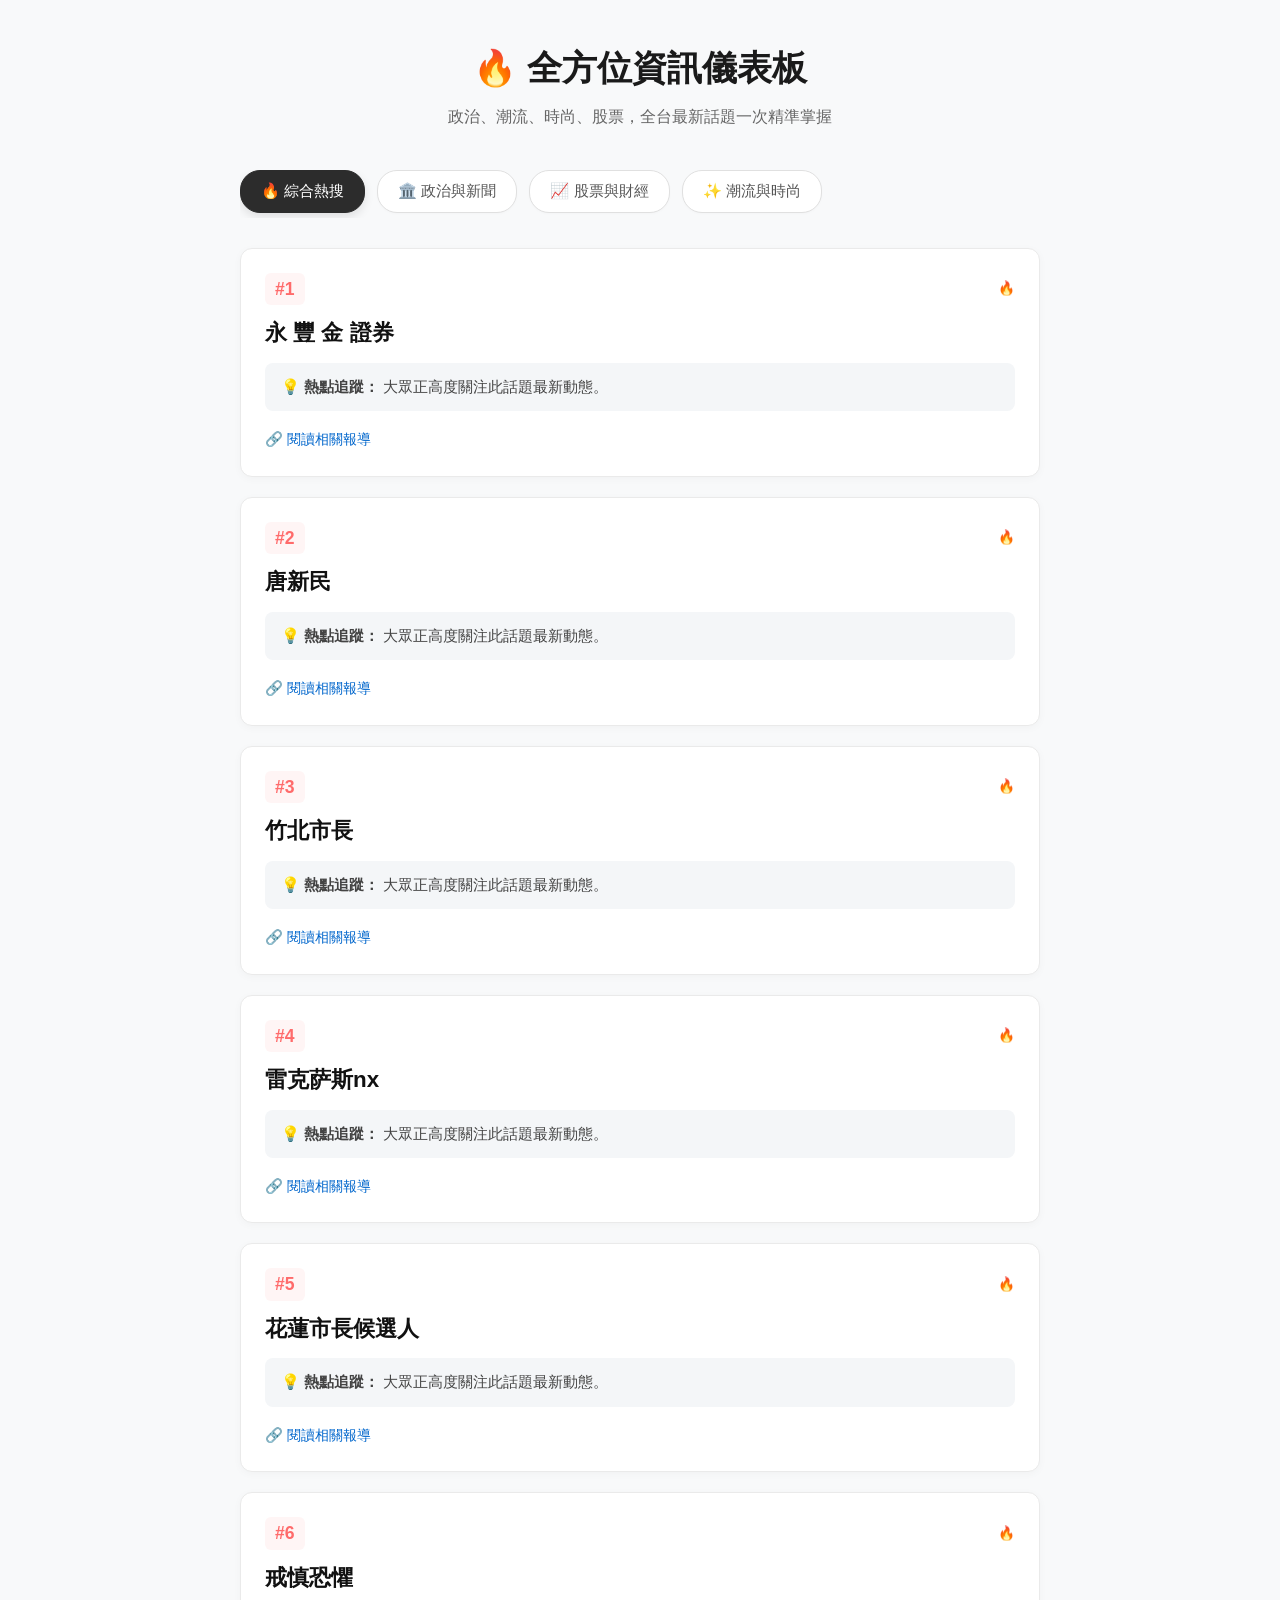
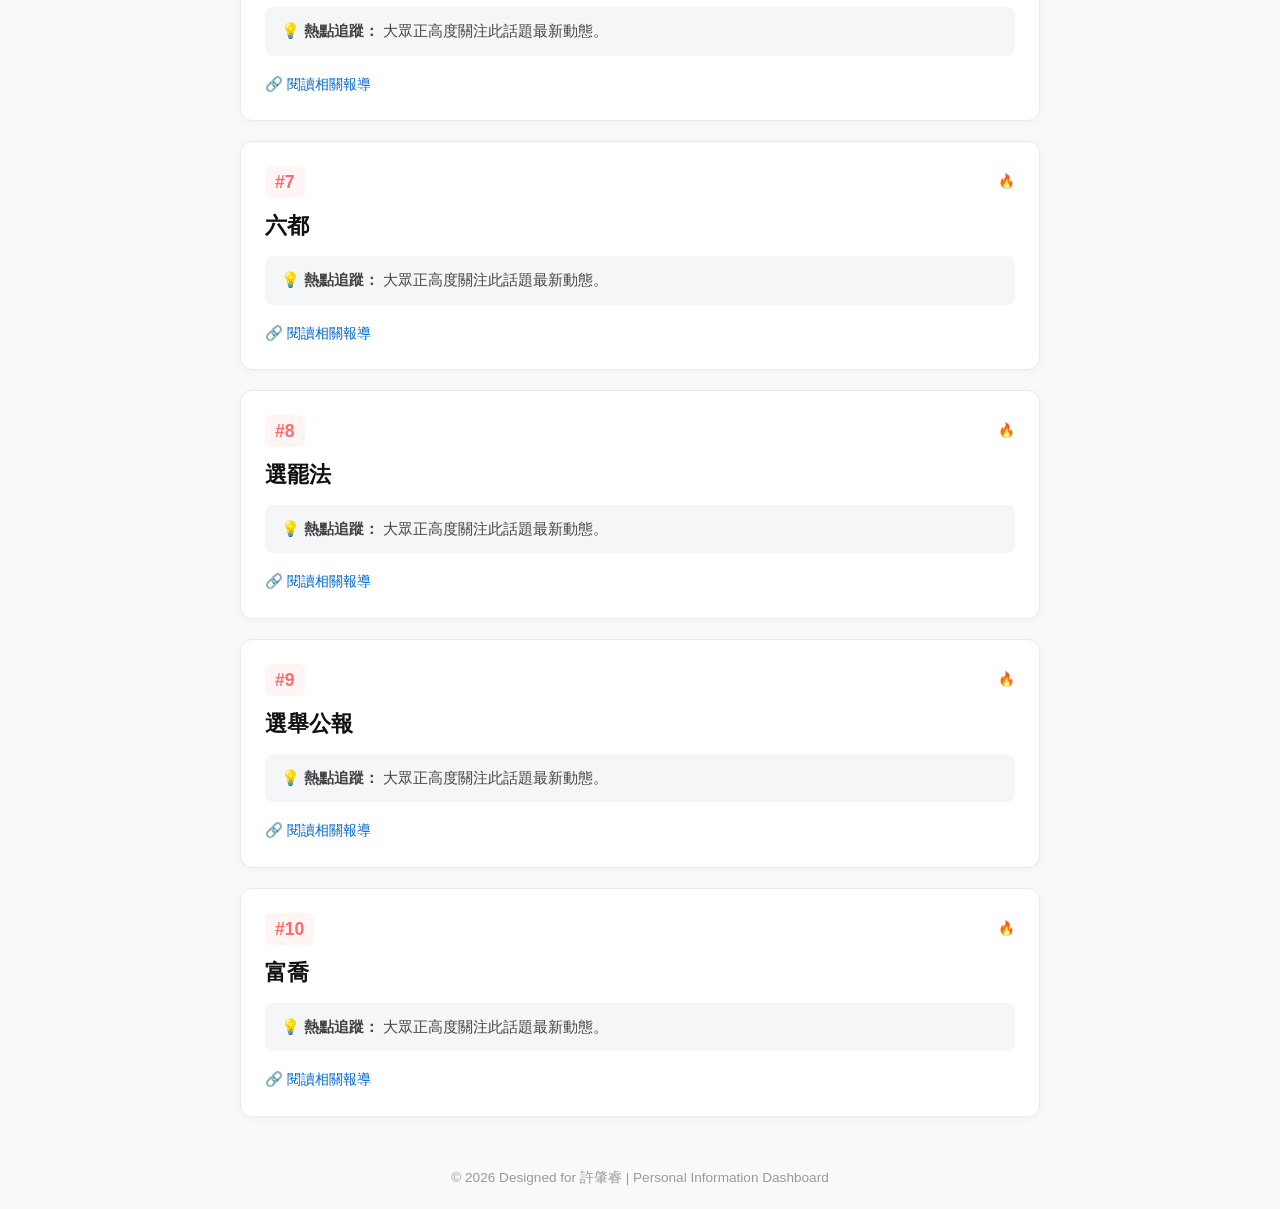
==== commit ea706e20: "🤖 自動更新今日熱搜資料" ====
--- a/index.html
+++ b/index.html
@@ -29,39 +29,39 @@
         <div class="trend-card">
             <div class="card-header">
                 <span class="rank">#1</span>
-                <span class="traffic">🔥 2000+</span>
-            </div>
-            <h2>韓 股</h2>
-            <p class="ai-summary">💡 <strong>熱點追蹤：</strong> 韓股腰斬女主播直播淚崩！ 他怨「護盤還在開會」：不如買台股</p>
-            <div class="news-links"><a href="https://tw.stock.yahoo.com/news/%E9%9F%93%E8%82%A1%E8%85%B0%E6%96%AC%E5%A5%B3%E4%B8%BB%E6%92%AD%E7%9B%B4%E6%92%AD%E6%B7%9A%E5%B4%A9-%E4%BB%96%E6%80%A8-%E8%AD%B7%E7%9B%A4%E9%82%84%E5%9C%A8%E9%96%8B%E6%9C%83-%E4%B8%8D%E5%A6%82%E8%B2%B7%E5%8F%B0%E8%82%A1-031300538.html" target="_blank">🔗 閱讀相關報導</a></div>
+                <span class="traffic">🔥 </span>
+            </div>
+            <h2>永 豐 金 證券</h2>
+            <p class="ai-summary">💡 <strong>熱點追蹤：</strong> 大眾正高度關注此話題最新動態。</p>
+            <div class="news-links"><a href="#" target="_blank">🔗 閱讀相關報導</a></div>
         </div>
         
         <div class="trend-card">
             <div class="card-header">
                 <span class="rank">#2</span>
-                <span class="traffic">🔥 100+</span>
-            </div>
-            <h2>airspace</h2>
-            <p class="ai-summary">💡 <strong>熱點追蹤：</strong> Mexico seeking talks with US on SpaceX airspace use</p>
-            <div class="news-links"><a href="https://www.reuters.com/business/autos-transportation/mexico-seeking-talks-with-us-spacex-airspace-use-2026-11-26/" target="_blank">🔗 閱讀相關報導</a></div>
+                <span class="traffic">🔥 </span>
+            </div>
+            <h2>唐新民</h2>
+            <p class="ai-summary">💡 <strong>熱點追蹤：</strong> 大眾正高度關注此話題最新動態。</p>
+            <div class="news-links"><a href="#" target="_blank">🔗 閱讀相關報導</a></div>
         </div>
         
         <div class="trend-card">
             <div class="card-header">
                 <span class="rank">#3</span>
-                <span class="traffic">🔥 500+</span>
-            </div>
-            <h2>徐欣瑩絕食</h2>
-            <p class="ai-summary">💡 <strong>熱點追蹤：</strong> 徐欣瑩絕食8天病床照曝光 競辦：爭取出席選前夜致謝支持者</p>
-            <div class="news-links"><a href="https://tw.news.yahoo.com/%E5%BE%90%E6%AC%A3%E7%91%A9%E7%B5%95%E9%A3%9F8%E5%A4%A9%E7%97%85%E5%BA%8A%E7%85%A7%E6%9B%9D%E5%85%89-%E7%AB%B6%E8%BE%A6-%E7%88%AD%E5%8F%96%E5%87%BA%E5%B8%AD%E9%81%B8%E5%89%8D%E5%A4%9C%E8%87%B4%E8%AC%9D%E6%94%AF%E6%8C%81%E8%80%85-042414583.html" target="_blank">🔗 閱讀相關報導</a></div>
+                <span class="traffic">🔥 </span>
+            </div>
+            <h2>竹北市長</h2>
+            <p class="ai-summary">💡 <strong>熱點追蹤：</strong> 大眾正高度關注此話題最新動態。</p>
+            <div class="news-links"><a href="#" target="_blank">🔗 閱讀相關報導</a></div>
         </div>
         
         <div class="trend-card">
             <div class="card-header">
                 <span class="rank">#4</span>
-                <span class="traffic">🔥 100+</span>
-            </div>
-            <h2>高雄市長</h2>
+                <span class="traffic">🔥 </span>
+            </div>
+            <h2>雷克萨斯nx</h2>
             <p class="ai-summary">💡 <strong>熱點追蹤：</strong> 大眾正高度關注此話題最新動態。</p>
             <div class="news-links"><a href="#" target="_blank">🔗 閱讀相關報導</a></div>
         </div>
@@ -69,39 +69,39 @@
         <div class="trend-card">
             <div class="card-header">
                 <span class="rank">#5</span>
-                <span class="traffic">🔥 500+</span>
-            </div>
-            <h2>碰撞</h2>
-            <p class="ai-summary">💡 <strong>熱點追蹤：</strong> 公交司机突发疾病，连撞3车后身亡！律师解读：工伤怎么认定？赔偿谁来承担？</p>
-            <div class="news-links"><a href="https://legal.gmw.cn/2026-11/27/content_39125388.htm" target="_blank">🔗 閱讀相關報導</a></div>
+                <span class="traffic">🔥 </span>
+            </div>
+            <h2>花蓮市長候選人</h2>
+            <p class="ai-summary">💡 <strong>熱點追蹤：</strong> 大眾正高度關注此話題最新動態。</p>
+            <div class="news-links"><a href="#" target="_blank">🔗 閱讀相關報導</a></div>
         </div>
         
         <div class="trend-card">
             <div class="card-header">
                 <span class="rank">#6</span>
-                <span class="traffic">🔥 100+</span>
-            </div>
-            <h2>ah-64阿帕契直升機</h2>
-            <p class="ai-summary">💡 <strong>熱點追蹤：</strong> US military confirms inactivation of Apache helicopter squadron in S. Korea</p>
-            <div class="news-links"><a href="https://www.koreatimes.co.kr/southkorea/defense/20261126/us-military-confirms-inactivation-of-apache-helicopter-squadron-in-s-korea" target="_blank">🔗 閱讀相關報導</a></div>
+                <span class="traffic">🔥 </span>
+            </div>
+            <h2>戒慎恐懼</h2>
+            <p class="ai-summary">💡 <strong>熱點追蹤：</strong> 大眾正高度關注此話題最新動態。</p>
+            <div class="news-links"><a href="#" target="_blank">🔗 閱讀相關報導</a></div>
         </div>
         
         <div class="trend-card">
             <div class="card-header">
                 <span class="rank">#7</span>
-                <span class="traffic">🔥 200+</span>
-            </div>
-            <h2>李灝宇</h2>
-            <p class="ai-summary">💡 <strong>熱點追蹤：</strong> MLB》李灝宇痛擊大聯盟速球！美媒點出一大弱點：老虎要找出問題...</p>
-            <div class="news-links"><a href="https://sports.ltn.com.tw/news/breakingnews/5654939" target="_blank">🔗 閱讀相關報導</a></div>
+                <span class="traffic">🔥 </span>
+            </div>
+            <h2>六都</h2>
+            <p class="ai-summary">💡 <strong>熱點追蹤：</strong> 大眾正高度關注此話題最新動態。</p>
+            <div class="news-links"><a href="#" target="_blank">🔗 閱讀相關報導</a></div>
         </div>
         
         <div class="trend-card">
             <div class="card-header">
                 <span class="rank">#8</span>
-                <span class="traffic">🔥 200+</span>
-            </div>
-            <h2>新竹市長候選人</h2>
+                <span class="traffic">🔥 </span>
+            </div>
+            <h2>選罷法</h2>
             <p class="ai-summary">💡 <strong>熱點追蹤：</strong> 大眾正高度關注此話題最新動態。</p>
             <div class="news-links"><a href="#" target="_blank">🔗 閱讀相關報導</a></div>
         </div>
@@ -109,9 +109,9 @@
         <div class="trend-card">
             <div class="card-header">
                 <span class="rank">#9</span>
-                <span class="traffic">🔥 100+</span>
-            </div>
-            <h2>彰化縣長候選人</h2>
+                <span class="traffic">🔥 </span>
+            </div>
+            <h2>選舉公報</h2>
             <p class="ai-summary">💡 <strong>熱點追蹤：</strong> 大眾正高度關注此話題最新動態。</p>
             <div class="news-links"><a href="#" target="_blank">🔗 閱讀相關報導</a></div>
         </div>
@@ -119,9 +119,9 @@
         <div class="trend-card">
             <div class="card-header">
                 <span class="rank">#10</span>
-                <span class="traffic">🔥 500+</span>
-            </div>
-            <h2>群 創</h2>
+                <span class="traffic">🔥 </span>
+            </div>
+            <h2>富喬</h2>
             <p class="ai-summary">💡 <strong>熱點追蹤：</strong> 大眾正高度關注此話題最新動態。</p>
             <div class="news-links"><a href="#" target="_blank">🔗 閱讀相關報導</a></div>
         </div>
@@ -135,8 +135,8 @@
                 <span class="rank">#1</span>
                 <span class="traffic">📰 UDN</span>
             </div>
-            <h2 style="font-size: 1.25rem; margin-bottom: 15px; color: #222;">路權爭議...陳文茜轉發文問「說好的行政中立？」蔣萬安回應了</h2>
-            <div class="news-links"><a href="https://news.google.com/rss/articles/[base64]?oc=5" target="_blank">🔗 閱讀完整內容</a></div>
+            <h2 style="font-size: 1.25rem; margin-bottom: 15px; color: #222;">「一定要讓全台都羨慕」 蘇巧慧直呼給我4年：一定讓你說出「我大新北啦」</h2>
+            <div class="news-links"><a href="https://news.google.com/rss/articles/[base64]?oc=5" target="_blank">🔗 閱讀完整內容</a></div>
         </div>
         
         <div class="trend-card">
@@ -144,26 +144,26 @@
                 <span class="rank">#2</span>
                 <span class="traffic">📰 Yahoo新聞</span>
             </div>
-            <h2 style="font-size: 1.25rem; margin-bottom: 15px; color: #222;">選前之夜「沒找鄭麗文」！蔣萬安曝原因：我們必須做取捨</h2>
-            <div class="news-links"><a href="https://news.google.com/rss/articles/[base64]?oc=5" target="_blank">🔗 閱讀完整內容</a></div>
+            <h2 style="font-size: 1.25rem; margin-bottom: 15px; color: #222;">快訊／絕食第8天！徐欣瑩「躺病床吊點滴」照片曝：爭取出席選前之夜</h2>
+            <div class="news-links"><a href="https://news.google.com/rss/articles/[base64]?oc=5" target="_blank">🔗 閱讀完整內容</a></div>
         </div>
         
         <div class="trend-card">
             <div class="card-header">
                 <span class="rank">#3</span>
-                <span class="traffic">📰 上報Up Media</span>
-            </div>
-            <h2 style="font-size: 1.25rem; margin-bottom: 15px; color: #222;">拿索羅斯打沈伯洋 國民黨借北京的劇本</h2>
-            <div class="news-links"><a href="https://news.google.com/rss/articles/CBMif0FVX3lxTE1vMDZuUGZ2U282Y2ZreUp6SGZmWWdWMm4weDBZWmhSNXlORS1lTzgxR2RUM0tKTE5Jb0VsTjRPMnJOc21HOVVNM3NDSDFOajlqS0hKWl80cnF3dWE5eVRUTDZPbU5rclpMWDRrM25VN3hWQXJfSmp2c1hOczNlalk?oc=5" target="_blank">🔗 閱讀完整內容</a></div>
+                <span class="traffic">📰 鏡週刊Mirror Media</span>
+            </div>
+            <h2 style="font-size: 1.25rem; margin-bottom: 15px; color: #222;">誰借走北平東路？蔣萬安稱看不到申請人 張景森：您應該前天半夜就知道了</h2>
+            <div class="news-links"><a href="https://news.google.com/rss/articles/CBMiW0FVX3lxTFBpNDlxZzFJc051aWRUTDU4U0dnRGoteWhEOVBPcGZVeC1LSkthOEZwV2tLZjFKdm40QXMta3M2QVVSTUcxdGk0Z0x0MlNkY2tXMHl4VGpyRm52V1U?oc=5" target="_blank">🔗 閱讀完整內容</a></div>
         </div>
         
         <div class="trend-card">
             <div class="card-header">
                 <span class="rank">#4</span>
-                <span class="traffic">📰 Yahoo新聞</span>
-            </div>
-            <h2 style="font-size: 1.25rem; margin-bottom: 15px; color: #222;">嫌台灣投資太少？立陶宛：不改名就撤代表處</h2>
-            <div class="news-links"><a href="https://news.google.com/rss/articles/[base64]?oc=5" target="_blank">🔗 閱讀完整內容</a></div>
+                <span class="traffic">📰 NOWnews今日新聞</span>
+            </div>
+            <h2 style="font-size: 1.25rem; margin-bottom: 15px; color: #222;">沈伯洋看清楚！蔣萬安選前之夜不藏了　空拍圖震撼「擠到景福門」</h2>
+            <div class="news-links"><a href="https://news.google.com/rss/articles/[base64]?oc=5" target="_blank">🔗 閱讀完整內容</a></div>
         </div>
         
         <div class="trend-card">
@@ -171,44 +171,44 @@
                 <span class="rank">#5</span>
                 <span class="traffic">📰 自由時報</span>
             </div>
-            <h2 style="font-size: 1.25rem; margin-bottom: 15px; color: #222;">小水滴站出來！沈伯洋選前最終車掃、6區肥皂箱開講路線曝光</h2>
-            <div class="news-links"><a href="https://news.google.com/rss/articles/[base64]?oc=5" target="_blank">🔗 閱讀完整內容</a></div>
+            <h2 style="font-size: 1.25rem; margin-bottom: 15px; color: #222;">試圖影響台灣大選！《華郵》：Threads已被中國鎖定</h2>
+            <div class="news-links"><a href="https://news.google.com/rss/articles/[base64]?oc=5" target="_blank">🔗 閱讀完整內容</a></div>
         </div>
         
         <div class="trend-card">
             <div class="card-header">
                 <span class="rank">#6</span>
+                <span class="traffic">📰 三立新聞</span>
+            </div>
+            <h2 style="font-size: 1.25rem; margin-bottom: 15px; color: #222;">賈永婕表態？曬照藏飄帶喊「焦慮到極點」　眾人秒懂：出來投就會贏</h2>
+            <div class="news-links"><a href="https://news.google.com/rss/articles/[base64]?oc=5" target="_blank">🔗 閱讀完整內容</a></div>
+        </div>
+        
+        <div class="trend-card">
+            <div class="card-header">
+                <span class="rank">#7</span>
                 <span class="traffic">📰 Yahoo新聞</span>
             </div>
-            <h2 style="font-size: 1.25rem; margin-bottom: 15px; color: #222;">今剩3區有雨！週六投票日「全台好天氣」 週日恐探12℃、回溫時間曝</h2>
-            <div class="news-links"><a href="https://news.google.com/rss/articles/[base64]?oc=5" target="_blank">🔗 閱讀完整內容</a></div>
-        </div>
-        
-        <div class="trend-card">
-            <div class="card-header">
-                <span class="rank">#7</span>
+            <h2 style="font-size: 1.25rem; margin-bottom: 15px; color: #222;">太震撼！小水滴擠爆大安森林公園 沈伯洋喊：明晚迎勝選之夜</h2>
+            <div class="news-links"><a href="https://news.google.com/rss/articles/[base64]?oc=5" target="_blank">🔗 閱讀完整內容</a></div>
+        </div>
+        
+        <div class="trend-card">
+            <div class="card-header">
+                <span class="rank">#8</span>
+                <span class="traffic">📰 Storm.mg</span>
+            </div>
+            <h2 style="font-size: 1.25rem; margin-bottom: 15px; color: #222;">2026九合一選舉明天投票！35大投票QA一次看懂：投票所查詢、22縣市長候選人名單、核電公投、最多領6 張票</h2>
+            <div class="news-links"><a href="https://news.google.com/rss/articles/CBMiUEFVX3lxTE80QmM3YlEtLVYtWDU0RWN5SlRpbHY4V0ZwUW1WN2tpYTRScmpndmtaTEFKLXNUQWlrazVNTS16eWhnQlRhcWV2ODUzMGNwdWxo?oc=5" target="_blank">🔗 閱讀完整內容</a></div>
+        </div>
+        
+        <div class="trend-card">
+            <div class="card-header">
+                <span class="rank">#9</span>
                 <span class="traffic">📰 UDN</span>
             </div>
-            <h2 style="font-size: 1.25rem; margin-bottom: 15px; color: #222;">徐欣瑩小編轉「藍色天空」影片就被帶走 藍批：假案大辦、小案硬辦</h2>
-            <div class="news-links"><a href="https://news.google.com/rss/articles/[base64]?oc=5" target="_blank">🔗 閱讀完整內容</a></div>
-        </div>
-        
-        <div class="trend-card">
-            <div class="card-header">
-                <span class="rank">#8</span>
-                <span class="traffic">📰 三立新聞</span>
-            </div>
-            <h2 style="font-size: 1.25rem; margin-bottom: 15px; color: #222;">蔣萬安車掃尬爆！後方騎士「炸裂1舉動」10萬人笑翻：攻擊力0侮辱性100</h2>
-            <div class="news-links"><a href="https://news.google.com/rss/articles/[base64]?oc=5" target="_blank">🔗 閱讀完整內容</a></div>
-        </div>
-        
-        <div class="trend-card">
-            <div class="card-header">
-                <span class="rank">#9</span>
-                <span class="traffic">📰 Newtalk新聞</span>
-            </div>
-            <h2 style="font-size: 1.25rem; margin-bottom: 15px; color: #222;">坦言沈伯洋剛開始弱弱的！蔡英文：現在很強、非常有可能當選| 政治</h2>
-            <div class="news-links"><a href="https://news.google.com/rss/articles/CBMiW0FVX3lxTE5ybVZXekk1Z0tXcENBQksteUJ3QVFBQjl0UzNFbU4wM1laM1hqNjJEOGxVRFAzcURhRmV4TzhxeXhwblc2R0FUbV83dlZzZHlWSTVaQXpUSFhVRGM?oc=5" target="_blank">🔗 閱讀完整內容</a></div>
+            <h2 style="font-size: 1.25rem; margin-bottom: 15px; color: #222;">賴瑞隆宣布選前之夜更名「隆洋」之夜 網見諧音崩潰喊：要讀文言文</h2>
+            <div class="news-links"><a href="https://news.google.com/rss/articles/[base64]?oc=5" target="_blank">🔗 閱讀完整內容</a></div>
         </div>
         
         <div class="trend-card">
@@ -216,8 +216,8 @@
                 <span class="rank">#10</span>
                 <span class="traffic">📰 三立新聞</span>
             </div>
-            <h2 style="font-size: 1.25rem; margin-bottom: 15px; color: #222;">趙少康喊「沈伯洋不是陳水扁」別上船！阿扁秒回：這艘船會留你一個空位</h2>
-            <div class="news-links"><a href="https://news.google.com/rss/articles/[base64]?oc=5" target="_blank">🔗 閱讀完整內容</a></div>
+            <h2 style="font-size: 1.25rem; margin-bottom: 15px; color: #222;">陰雨終於要停了！投票日探16度地區曝「愈晚愈冷」　這天起暖一整週</h2>
+            <div class="news-links"><a href="https://news.google.com/rss/articles/[base64]?oc=5" target="_blank">🔗 閱讀完整內容</a></div>
         </div>
         
         <div class="trend-card">
@@ -232,24 +232,6 @@
         <div class="trend-card">
             <div class="card-header">
                 <span class="rank">#12</span>
-                <span class="traffic">📰 Yahoo新聞</span>
-            </div>
-            <h2 style="font-size: 1.25rem; margin-bottom: 15px; color: #222;">普發2萬 政院最遲12／5決定是否覆議</h2>
-            <div class="news-links"><a href="https://news.google.com/rss/articles/[base64]?oc=5" target="_blank">🔗 閱讀完整內容</a></div>
-        </div>
-        
-        <div class="trend-card">
-            <div class="card-header">
-                <span class="rank">#13</span>
-                <span class="traffic">📰 UDN</span>
-            </div>
-            <h2 style="font-size: 1.25rem; margin-bottom: 15px; color: #222;">聯合報社論／「曠世」奇案之相對剝奪感：竊鉤與竊國</h2>
-            <div class="news-links"><a href="https://news.google.com/rss/articles/[base64]?oc=5" target="_blank">🔗 閱讀完整內容</a></div>
-        </div>
-        
-        <div class="trend-card">
-            <div class="card-header">
-                <span class="rank">#14</span>
                 <span class="traffic">📰 中央社 CNA</span>
             </div>
             <h2 style="font-size: 1.25rem; margin-bottom: 15px; color: #222;">新北敏金護理之家設鐵柵欄涉拘禁逾百人超收住民詐逾億安置費| 社會</h2>
@@ -258,57 +240,75 @@
         
         <div class="trend-card">
             <div class="card-header">
+                <span class="rank">#13</span>
+                <span class="traffic">📰 Yahoo新聞</span>
+            </div>
+            <h2 style="font-size: 1.25rem; margin-bottom: 15px; color: #222;">李四川選前之夜！活動還沒開始就湧3萬人</h2>
+            <div class="news-links"><a href="https://news.google.com/rss/articles/[base64]?oc=5" target="_blank">🔗 閱讀完整內容</a></div>
+        </div>
+        
+        <div class="trend-card">
+            <div class="card-header">
+                <span class="rank">#14</span>
+                <span class="traffic">📰 UDN</span>
+            </div>
+            <h2 style="font-size: 1.25rem; margin-bottom: 15px; color: #222;">沈伯洋競選總部前開始搭設舞台 準備開票之夜</h2>
+            <div class="news-links"><a href="https://news.google.com/rss/articles/[base64]?oc=5" target="_blank">🔗 閱讀完整內容</a></div>
+        </div>
+        
+        <div class="trend-card">
+            <div class="card-header">
                 <span class="rank">#15</span>
-                <span class="traffic">📰 民視新聞網</span>
-            </div>
-            <h2 style="font-size: 1.25rem; margin-bottom: 15px; color: #222;">「洋流」外溢！綠營樂估拿下「這幾都」 選前最大黑天鵝曝光</h2>
-            <div class="news-links"><a href="https://news.google.com/rss/articles/CBMiYEFVX3lxTFBBLXg4c3RQRWV6U2JxMGNFbmZpOGhKaXBOYVZRUGpiaHZPTTEyX2N3RWJfa3FnOVJ4WlBzZFFudy1pWTQ0TXlCTHBVemV0RVF5Tlk4OHVpVXpWUVFSSmZVaw?oc=5" target="_blank">🔗 閱讀完整內容</a></div>
-        </div>
-        
-        <div class="trend-card">
-            <div class="card-header">
-                <span class="rank">#16</span>
-                <span class="traffic">📰 馬祖日報</span>
-            </div>
-            <h2 style="font-size: 1.25rem; margin-bottom: 15px; color: #222;">選委會公告地方公職人員選舉人數</h2>
-            <div class="news-links"><a href="https://news.google.com/rss/articles/CBMiXkFVX3lxTFBWcW1Ha2hyakg5cHdRWHdIdjNvNC1FdGZPMnNsV0lkcDNSYzFPLXgtZ2dKLVlZaUJFcDJkaE9rdnZRRlNDemRSZVpCWmVIbGJrOTZydy05TDFTTXdNVkE?oc=5" target="_blank">🔗 閱讀完整內容</a></div>
-        </div>
-        
-        <div class="trend-card">
-            <div class="card-header">
-                <span class="rank">#17</span>
-                <span class="traffic">📰 NOWnews今日新聞</span>
-            </div>
-            <h2 style="font-size: 1.25rem; margin-bottom: 15px; color: #222;">傅崐萁恐接立院副院長？賴清德台中催票喊話「把江啟臣留在國會」</h2>
-            <div class="news-links"><a href="https://news.google.com/rss/articles/[base64]?oc=5" target="_blank">🔗 閱讀完整內容</a></div>
-        </div>
-        
-        <div class="trend-card">
-            <div class="card-header">
-                <span class="rank">#18</span>
-                <span class="traffic">📰 Yahoo新聞</span>
-            </div>
-            <h2 style="font-size: 1.25rem; margin-bottom: 15px; color: #222;">不只牽制蔣萬安！他曝沈伯洋「已贏14大戰果」：讓蔣人設崩壞、後路斷了</h2>
-            <div class="news-links"><a href="https://news.google.com/rss/articles/[base64]?oc=5" target="_blank">🔗 閱讀完整內容</a></div>
-        </div>
-        
-        <div class="trend-card">
-            <div class="card-header">
-                <span class="rank">#19</span>
-                <span class="traffic">📰 中時新聞網</span>
-            </div>
-            <h2 style="font-size: 1.25rem; margin-bottom: 15px; color: #222;">陳揮文嗆「不要插我的話」 譚伊倫爆粗口反擊：對老人家的包容還不夠多嗎- 綜合星聞</h2>
-            <div class="news-links"><a href="https://news.google.com/rss/articles/CBMibkFVX3lxTE56VEV4cXltOE5Va3B6RUhfVkNIOWpTaXBSSFFVbGpfWm1DQk9Xbm83SEgwbnVJRW1SUTVBSVdielJmeG9uOThOUEFNeHNhNDJJVDFHeU51U1lLY2VNSjdqLTh0eWd6emlmdF8tTmJn?oc=5" target="_blank">🔗 閱讀完整內容</a></div>
-        </div>
-        
-        <div class="trend-card">
-            <div class="card-header">
-                <span class="rank">#20</span>
                 <span class="traffic">📰 UDN</span>
             </div>
             <h2 style="font-size: 1.25rem; margin-bottom: 15px; color: #222;">控烏山頭光電「無照偷跑」 謝龍介南檢告發經濟部、南市府涉圖利</h2>
             <div class="news-links"><a href="https://news.google.com/rss/articles/[base64]?oc=5" target="_blank">🔗 閱讀完整內容</a></div>
         </div>
+        
+        <div class="trend-card">
+            <div class="card-header">
+                <span class="rank">#16</span>
+                <span class="traffic">📰 上報Up Media</span>
+            </div>
+            <h2 style="font-size: 1.25rem; margin-bottom: 15px; color: #222;">【內幕】估選前猛攻水庫種光電激勵選情 國民黨中央嗨喊拿「5都+11縣市」</h2>
+            <div class="news-links"><a href="https://news.google.com/rss/articles/CBMiekFVX3lxTFBhLUVTWUs1SnpEc01fM01hS0VzbDJCYUxTRWdWN2RwTEhVc0xPSGhGanlBNE1QQWZaYU80NlFjRnNIemlieGl4QWROQ0JVZm9vZzQyRGh6cVhJYk5rQ1AwMEl0OTVBbndGdlFPd1cyRnRtWHJiWWwzWHZR?oc=5" target="_blank">🔗 閱讀完整內容</a></div>
+        </div>
+        
+        <div class="trend-card">
+            <div class="card-header">
+                <span class="rank">#17</span>
+                <span class="traffic">📰 中天新聞網</span>
+            </div>
+            <h2 style="font-size: 1.25rem; margin-bottom: 15px; color: #222;">提告傅崐萁索羅斯案求償100萬敗訴 沈伯洋回應了</h2>
+            <div class="news-links"><a href="https://news.google.com/rss/articles/CBMiU0FVX3lxTE5ZLVg3WVk4MnNsNmFkNk04LVVRV3JKZUxfSG9yZGVjdklnYUV2QUtUa0ZaMzQtNndOX0h5c0dNY0FwV1RUWjhyaTNGZWxJUjZaSUtz?oc=5" target="_blank">🔗 閱讀完整內容</a></div>
+        </div>
+        
+        <div class="trend-card">
+            <div class="card-header">
+                <span class="rank">#18</span>
+                <span class="traffic">📰 中時新聞網</span>
+            </div>
+            <h2 style="font-size: 1.25rem; margin-bottom: 15px; color: #222;">疑批蔡康永32年前就「陰陽怪氣、公主病」 陳鴻：為何要煽動教人去吃屎- 娛樂</h2>
+            <div class="news-links"><a href="https://news.google.com/rss/articles/CBMibkFVX3lxTE0xUWp1UnlDdUx3RzcxSHpGQ0lsUU5XcTMtVXBiVE5sMDdzdHM2Mjd2WmtCa0RqRXdhUGRhSVZ4VjQySlJTVGtGQ1JSaVlONHBrT0hrQmNzbGRQbkFvM3ZnS2J3OVhfQS0wU0tZajdn?oc=5" target="_blank">🔗 閱讀完整內容</a></div>
+        </div>
+        
+        <div class="trend-card">
+            <div class="card-header">
+                <span class="rank">#19</span>
+                <span class="traffic">📰 NOWnews今日新聞</span>
+            </div>
+            <h2 style="font-size: 1.25rem; margin-bottom: 15px; color: #222;">11/28核電公投投什麼？通過門檻、正反立場、投票資格與QA一次看</h2>
+            <div class="news-links"><a href="https://news.google.com/rss/articles/[base64]?oc=5" target="_blank">🔗 閱讀完整內容</a></div>
+        </div>
+        
+        <div class="trend-card">
+            <div class="card-header">
+                <span class="rank">#20</span>
+                <span class="traffic">📰 東森新聞</span>
+            </div>
+            <h2 style="font-size: 1.25rem; margin-bottom: 15px; color: #222;">嘉義縣議員求連任涉現金賄選 遭羈押禁見</h2>
+            <div class="news-links"><a href="https://news.google.com/rss/articles/CBMiV0FVX3lxTE54N295S0ZZRkNSOVNZOGMwa0kybm1rWGRGREVCWmFrSXBKckEtSVRxX2hMOXp4b2tnZEkyNkh3NXdrR0ZrV2VpMjlmWExnZk5heGtuRnl6UQ?oc=5" target="_blank">🔗 閱讀完整內容</a></div>
+        </div>
         </div>
         </div>
         
@@ -317,15 +317,60 @@
         <div class="trend-card">
             <div class="card-header">
                 <span class="rank">#1</span>
+                <span class="traffic">💰 纽约时报中文网</span>
+            </div>
+            <h2 style="font-size: 1.25rem; margin-bottom: 15px; color: #222;">川普新關稅再將矛頭指向北京，旨在削弱中國供應鏈優勢- 紐約時報中文網</h2>
+            <div class="news-links"><a href="https://news.google.com/rss/articles/CBMid0FVX3lxTE9EQ0k2YmMzMGNWQk9NSGNZRUczbng3VE9IQ1AtbE9OdTZvYXk4bHBRSFYySXZrZHZ0N25iWk9CLU9ETkcwdTgxNDZkZlAwMmF3Rng4TXh4Qm1iX0FuS1ZiSlR1QXBrOE9JREs0R1pxYV92aEFpTUJz?oc=5" target="_blank">🔗 閱讀完整內容</a></div>
+        </div>
+        
+        <div class="trend-card">
+            <div class="card-header">
+                <span class="rank">#2</span>
+                <span class="traffic">💰 MoneyDJ</span>
+            </div>
+            <h2 style="font-size: 1.25rem; margin-bottom: 15px; color: #222;">川普投顧發言：美股大跌有點擔心、市場挺黃仁勳- 新聞</h2>
+            <div class="news-links"><a href="https://news.google.com/rss/articles/[base64]?oc=5" target="_blank">🔗 閱讀完整內容</a></div>
+        </div>
+        
+        <div class="trend-card">
+            <div class="card-header">
+                <span class="rank">#3</span>
                 <span class="traffic">💰 Yahoo股市</span>
             </div>
-            <h2 style="font-size: 1.25rem; margin-bottom: 15px; color: #222;">【Yahoo早盤】台股量縮...平盤拉鋸力守3萬9 分析師陳石輝：選前「國家隊」力拚收紅盤</h2>
-            <div class="news-links"><a href="https://news.google.com/rss/articles/[base64]?oc=5" target="_blank">🔗 閱讀完整內容</a></div>
-        </div>
-        
-        <div class="trend-card">
-            <div class="card-header">
-                <span class="rank">#2</span>
+            <h2 style="font-size: 1.25rem; margin-bottom: 15px; color: #222;">經濟還在熱！國發會景氣燈號再閃紅燈 連11紅續創歷史最長</h2>
+            <div class="news-links"><a href="https://news.google.com/rss/articles/[base64]?oc=5" target="_blank">🔗 閱讀完整內容</a></div>
+        </div>
+        
+        <div class="trend-card">
+            <div class="card-header">
+                <span class="rank">#4</span>
+                <span class="traffic">💰 UDN</span>
+            </div>
+            <h2 style="font-size: 1.25rem; margin-bottom: 15px; color: #222;">台積電硬撐台股翻紅！三大法人仍賣超213億元 本周提款2,916億元</h2>
+            <div class="news-links"><a href="https://news.google.com/rss/articles/[base64]?oc=5" target="_blank">🔗 閱讀完整內容</a></div>
+        </div>
+        
+        <div class="trend-card">
+            <div class="card-header">
+                <span class="rank">#5</span>
+                <span class="traffic">💰 自由財經</span>
+            </div>
+            <h2 style="font-size: 1.25rem; margin-bottom: 15px; color: #222;">科技股回神了！那指盤前飆漲 AMD、美光暴衝</h2>
+            <div class="news-links"><a href="https://news.google.com/rss/articles/[base64]?oc=5" target="_blank">🔗 閱讀完整內容</a></div>
+        </div>
+        
+        <div class="trend-card">
+            <div class="card-header">
+                <span class="rank">#6</span>
+                <span class="traffic">💰 自由財經</span>
+            </div>
+            <h2 style="font-size: 1.25rem; margin-bottom: 15px; color: #222;">外傳美光關廠！張善政拿出美光高層簡訊 破除不實傳聞</h2>
+            <div class="news-links"><a href="https://news.google.com/rss/articles/[base64]?oc=5" target="_blank">🔗 閱讀完整內容</a></div>
+        </div>
+        
+        <div class="trend-card">
+            <div class="card-header">
+                <span class="rank">#7</span>
                 <span class="traffic">💰 TechNews 科技新報</span>
             </div>
             <h2 style="font-size: 1.25rem; margin-bottom: 15px; color: #222;">中國 AI 算力需求有多強？美國新規掀輝達 B300 求售潮</h2>
@@ -334,16 +379,16 @@
         
         <div class="trend-card">
             <div class="card-header">
-                <span class="rank">#3</span>
-                <span class="traffic">💰 Storm.mg</span>
-            </div>
-            <h2 style="font-size: 1.25rem; margin-bottom: 15px; color: #222;">風評：川普新關稅台灣增加50%，值得高興嗎？ | 主筆室 | 評論</h2>
-            <div class="news-links"><a href="https://news.google.com/rss/articles/CBMiTkFVX3lxTE81LUx2NjlvX0VUUkdRbmVuVUlYMzJvWEVLZHUxVk5aYlpZcTdQUVBKUnhOUGpPUFo0QTdJWVNtR2dac25jMmduWjB2Q29CUQ?oc=5" target="_blank">🔗 閱讀完整內容</a></div>
-        </div>
-        
-        <div class="trend-card">
-            <div class="card-header">
-                <span class="rank">#4</span>
+                <span class="rank">#8</span>
+                <span class="traffic">💰 Yahoo股市</span>
+            </div>
+            <h2 style="font-size: 1.25rem; margin-bottom: 15px; color: #222;">48年來新高！主計處上修今年全年經濟成長率衝13.28%</h2>
+            <div class="news-links"><a href="https://news.google.com/rss/articles/[base64]?oc=5" target="_blank">🔗 閱讀完整內容</a></div>
+        </div>
+        
+        <div class="trend-card">
+            <div class="card-header">
+                <span class="rank">#9</span>
                 <span class="traffic">💰 鉅亨網</span>
             </div>
             <h2 style="font-size: 1.25rem; margin-bottom: 15px; color: #222;">〈台股盤前要聞〉富邦006208分割投票開跑、華南金前10月獲利284億元超過去年</h2>
@@ -352,25 +397,7 @@
         
         <div class="trend-card">
             <div class="card-header">
-                <span class="rank">#5</span>
-                <span class="traffic">💰 Yahoo新聞</span>
-            </div>
-            <h2 style="font-size: 1.25rem; margin-bottom: 15px; color: #222;">外資要屠殺了？「瑤池金母」成交量衝破22萬張 00981A卻軟腳下跌</h2>
-            <div class="news-links"><a href="https://news.google.com/rss/articles/[base64]?oc=5" target="_blank">🔗 閱讀完整內容</a></div>
-        </div>
-        
-        <div class="trend-card">
-            <div class="card-header">
-                <span class="rank">#6</span>
-                <span class="traffic">💰 Yahoo股市</span>
-            </div>
-            <h2 style="font-size: 1.25rem; margin-bottom: 15px; color: #222;">AI巨頭出事了？ CDS保費飆新高 阮慕驊揭市場真正恐懼</h2>
-            <div class="news-links"><a href="https://news.google.com/rss/articles/[base64]?oc=5" target="_blank">🔗 閱讀完整內容</a></div>
-        </div>
-        
-        <div class="trend-card">
-            <div class="card-header">
-                <span class="rank">#7</span>
+                <span class="rank">#10</span>
                 <span class="traffic">💰 經濟日報</span>
             </div>
             <h2 style="font-size: 1.25rem; margin-bottom: 15px; color: #222;">美股下跌可能阻止不了 Fed 於12月再度升息</h2>
@@ -379,34 +406,25 @@
         
         <div class="trend-card">
             <div class="card-header">
-                <span class="rank">#8</span>
+                <span class="rank">#11</span>
                 <span class="traffic">💰 鉅亨網</span>
             </div>
-            <h2 style="font-size: 1.25rem; margin-bottom: 15px; color: #222;">川普再談推動黃仁勳復職：他沒有問題 我為全世界做了一件大好事</h2>
-            <div class="news-links"><a href="https://news.google.com/rss/articles/CBMiT0FVX3lxTE90cjltR3pZR0pSa3NvWVQwOXkwMDhudUtFZ2NoaC0xbEMtY200RjFXbk41OFBlNGFzcm44SldCeXN0VmZYRDE2N3ZxNlhMS1k?oc=5" target="_blank">🔗 閱讀完整內容</a></div>
-        </div>
-        
-        <div class="trend-card">
-            <div class="card-header">
-                <span class="rank">#9</span>
-                <span class="traffic">💰 工商時報</span>
-            </div>
-            <h2 style="font-size: 1.25rem; margin-bottom: 15px; color: #222;">美光勞資衝突恐釀雙輸？謝金河曝「美光考慮關廠撤資、資遣3千人」 恐牽動半導體產業 對台灣茲事體大</h2>
-            <div class="news-links"><a href="https://news.google.com/rss/articles/CBMiX0FVX3lxTE0xOExsVVBvR0t1bGhxTnpldXVoYUFaQ1ppZnNSNEpYVzBEaXZ1bWp5U2t4X2tPaUJiNjdDLURQV3dTTzU0S2ZfbzdZOVVHSEhNbG5zcFpER29nUGpmaXVn?oc=5" target="_blank">🔗 閱讀完整內容</a></div>
-        </div>
-        
-        <div class="trend-card">
-            <div class="card-header">
-                <span class="rank">#10</span>
+            <h2 style="font-size: 1.25rem; margin-bottom: 15px; color: #222;">〈國泰金法說〉看到「00981A違約交割上億」嚇一跳 李長庚急查：國泰證實虧僅1157元</h2>
+            <div class="news-links"><a href="https://news.google.com/rss/articles/CBMiT0FVX3lxTE5WM1FaUE0xTWdrR3IyX1lKcVNFUGVJZmU4RmNWS0c4S2M3NjZVZGV0Um9ZSGVhY3VyUlhtcTJYa1FJUjRXWEJ5WW52cUpDYkE?oc=5" target="_blank">🔗 閱讀完整內容</a></div>
+        </div>
+        
+        <div class="trend-card">
+            <div class="card-header">
+                <span class="rank">#12</span>
                 <span class="traffic">💰 Yahoo股市</span>
             </div>
-            <h2 style="font-size: 1.25rem; margin-bottom: 15px; color: #222;">【股災暴撿ETF 1】越跌越買！11月台股ETF淨申購額飆逾7800億元寫新紀錄</h2>
-            <div class="news-links"><a href="https://news.google.com/rss/articles/[base64]?oc=5" target="_blank">🔗 閱讀完整內容</a></div>
-        </div>
-        
-        <div class="trend-card">
-            <div class="card-header">
-                <span class="rank">#11</span>
+            <h2 style="font-size: 1.25rem; margin-bottom: 15px; color: #222;">台幣貶破33元！ 他憂台股要崩了 網搖頭：倒果為因</h2>
+            <div class="news-links"><a href="https://news.google.com/rss/articles/[base64]?oc=5" target="_blank">🔗 閱讀完整內容</a></div>
+        </div>
+        
+        <div class="trend-card">
+            <div class="card-header">
+                <span class="rank">#13</span>
                 <span class="traffic">💰 卡優新聞網</span>
             </div>
             <h2 style="font-size: 1.25rem; margin-bottom: 15px; color: #222;">18家銀行遭盜轉逾千萬 竟是追劇App藏木馬</h2>
@@ -415,83 +433,65 @@
         
         <div class="trend-card">
             <div class="card-header">
-                <span class="rank">#12</span>
+                <span class="rank">#14</span>
+                <span class="traffic">💰 旺得富理財網</span>
+            </div>
+            <h2 style="font-size: 1.25rem; margin-bottom: 15px; color: #222;">外資狂賣3.46兆元何時收手？2專家揭「錢都流去哪」：背後恐藏2027年危機- 上市櫃</h2>
+            <div class="news-links"><a href="https://news.google.com/rss/articles/CBMiakFVX3lxTE81MHBHRUd0d2tDYXNITTB4MWlEVnMxT0o3SExvM1VRTG9ycGpzTnJmS1ZLR0p2WDdkSDdleWVBejR4V2ZpOEZQWUhJODRIOHZRY0tRUXo0LS1sMVVpU0NzcUhiUEg3S0pRNEE?oc=5" target="_blank">🔗 閱讀完整內容</a></div>
+        </div>
+        
+        <div class="trend-card">
+            <div class="card-header">
+                <span class="rank">#15</span>
+                <span class="traffic">💰 Yahoo新聞</span>
+            </div>
+            <h2 style="font-size: 1.25rem; margin-bottom: 15px; color: #222;">輝達風暴讓台股跌出甜甜價 張錫看好3大底氣 揭神山、發哥未來兩年估值</h2>
+            <div class="news-links"><a href="https://news.google.com/rss/articles/[base64]?oc=5" target="_blank">🔗 閱讀完整內容</a></div>
+        </div>
+        
+        <div class="trend-card">
+            <div class="card-header">
+                <span class="rank">#16</span>
+                <span class="traffic">💰 自由財經</span>
+            </div>
+            <h2 style="font-size: 1.25rem; margin-bottom: 15px; color: #222;">台積電亞利桑那新廠將動土！川普想帶黃仁勳同行</h2>
+            <div class="news-links"><a href="https://news.google.com/rss/articles/[base64]?oc=5" target="_blank">🔗 閱讀完整內容</a></div>
+        </div>
+        
+        <div class="trend-card">
+            <div class="card-header">
+                <span class="rank">#17</span>
+                <span class="traffic">💰 中時新聞網</span>
+            </div>
+            <h2 style="font-size: 1.25rem; margin-bottom: 15px; color: #222;">散戶哀嚎！爆史詩級融資斷頭潮 政府救市變大型逃命波</h2>
+            <div class="news-links"><a href="https://news.google.com/rss/articles/CBMibkFVX3lxTE1YdmotT3RSLTJ6STF0R2gyaXVsSEZkNUxIWFEyaEs2MXBReFNvUXdKdUh2U0lnTzNCU3VIUFdHdUFjZlJSTTBKWTZpMTZhSzlDTUpKQlF6ZlFDS0JILXZNejZqOU1oWDRMNDJpamxn?oc=5" target="_blank">🔗 閱讀完整內容</a></div>
+        </div>
+        
+        <div class="trend-card">
+            <div class="card-header">
+                <span class="rank">#18</span>
                 <span class="traffic">💰 Yahoo股市</span>
             </div>
-            <h2 style="font-size: 1.25rem; margin-bottom: 15px; color: #222;">庫藏股失靈？股王信驊要買回100張 首日開高走低再跌200元</h2>
-            <div class="news-links"><a href="https://news.google.com/rss/articles/[base64]?oc=5" target="_blank">🔗 閱讀完整內容</a></div>
-        </div>
-        
-        <div class="trend-card">
-            <div class="card-header">
-                <span class="rank">#13</span>
-                <span class="traffic">💰 TNL The News Lens 關鍵評論網</span>
-            </div>
-            <h2 style="font-size: 1.25rem; margin-bottom: 15px; color: #222;">川普替台積電風光站台背後：別讓20年前「廣達林口廠熄燈」產業空洞化重演</h2>
-            <div class="news-links"><a href="https://news.google.com/rss/articles/CBMiVEFVX3lxTE1hb2ZfVW5sUjRwdWVCaVVqRVZ5ZjhldnBZY2J2Mzh5em05UGdLazBvVXJVY1VDLVc5Tl90ZExzanhMWTMzVF91Sm1mZkVMODk5RW1DWA?oc=5" target="_blank">🔗 閱讀完整內容</a></div>
-        </div>
-        
-        <div class="trend-card">
-            <div class="card-header">
-                <span class="rank">#14</span>
-                <span class="traffic">💰 經濟日報</span>
-            </div>
-            <h2 style="font-size: 1.25rem; margin-bottom: 15px; color: #222;">馬斯克太空 AI 鳴槍 SpaceX 部署百萬顆衛星組建 Starmind 算力星座 鴻海跟著起飛</h2>
-            <div class="news-links"><a href="https://news.google.com/rss/articles/[base64]?oc=5" target="_blank">🔗 閱讀完整內容</a></div>
-        </div>
-        
-        <div class="trend-card">
-            <div class="card-header">
-                <span class="rank">#15</span>
-                <span class="traffic">💰 Yahoo股市</span>
-            </div>
-            <h2 style="font-size: 1.25rem; margin-bottom: 15px; color: #222;">台股開盤百點震盪！「PCB大廠」連拉2漲停、健策點火亮燈 聯發科、創意、世芯ASIC全中刀</h2>
-            <div class="news-links"><a href="https://news.google.com/rss/articles/[base64]?oc=5" target="_blank">🔗 閱讀完整內容</a></div>
-        </div>
-        
-        <div class="trend-card">
-            <div class="card-header">
-                <span class="rank">#16</span>
-                <span class="traffic">💰 Yahoo股市</span>
-            </div>
-            <h2 style="font-size: 1.25rem; margin-bottom: 15px; color: #222;">韓股腰斬女主播直播淚崩！ 他怨「護盤還在開會」：不如買台股</h2>
-            <div class="news-links"><a href="https://news.google.com/rss/articles/[base64]?oc=5" target="_blank">🔗 閱讀完整內容</a></div>
-        </div>
-        
-        <div class="trend-card">
-            <div class="card-header">
-                <span class="rank">#17</span>
-                <span class="traffic">💰 Yahoo新聞</span>
-            </div>
-            <h2 style="font-size: 1.25rem; margin-bottom: 15px; color: #222;">輝達暫喘口氣！感恩節休市 標普示警恐降評</h2>
-            <div class="news-links"><a href="https://news.google.com/rss/articles/[base64]?oc=5" target="_blank">🔗 閱讀完整內容</a></div>
-        </div>
-        
-        <div class="trend-card">
-            <div class="card-header">
-                <span class="rank">#18</span>
-                <span class="traffic">💰 經濟日報</span>
-            </div>
-            <h2 style="font-size: 1.25rem; margin-bottom: 15px; color: #222;">槓上美國！荷蘭將阻擋 ASML 對中出口進一步受限</h2>
-            <div class="news-links"><a href="https://news.google.com/rss/articles/[base64]?oc=5" target="_blank">🔗 閱讀完整內容</a></div>
+            <h2 style="font-size: 1.25rem; margin-bottom: 15px; color: #222;">台股殺聲隆隆！有人趁崩盤狂撿403億 「瑤池金母」竟然只排第二</h2>
+            <div class="news-links"><a href="https://news.google.com/rss/articles/[base64]?oc=5" target="_blank">🔗 閱讀完整內容</a></div>
         </div>
         
         <div class="trend-card">
             <div class="card-header">
                 <span class="rank">#19</span>
-                <span class="traffic">💰 自由財經</span>
-            </div>
-            <h2 style="font-size: 1.25rem; margin-bottom: 15px; color: #222;">金價狂瀉真兇抓到了！「這國」狂砍72噸成最大賣家 「它」也不買了</h2>
-            <div class="news-links"><a href="https://news.google.com/rss/articles/[base64]?oc=5" target="_blank">🔗 閱讀完整內容</a></div>
+                <span class="traffic">💰 中時新聞網</span>
+            </div>
+            <h2 style="font-size: 1.25rem; margin-bottom: 15px; color: #222;">記憶體要變天了？DDR4現貨先走跌2027「這款」恐供過於求- 財經</h2>
+            <div class="news-links"><a href="https://news.google.com/rss/articles/CBMibkFVX3lxTE1SUTdCUm9RLUVlbndqZkloZElSdGFPa2ZHdlNfejVUaE1SeVZ6ekVHVWNvS1o5dV9YeVFiUEtDNmhNdDZhY2dSelVZUWpzV3E2M1VPRzBHSExsOWoxRzhxUFBheERrMTZtUEt4cmxB?oc=5" target="_blank">🔗 閱讀完整內容</a></div>
         </div>
         
         <div class="trend-card">
             <div class="card-header">
                 <span class="rank">#20</span>
-                <span class="traffic">💰 ePrice.TW</span>
-            </div>
-            <h2 style="font-size: 1.25rem; margin-bottom: 15px; color: #222;">蘋果傳內部已在 iPad 測試 macOS 讓 iPadOS 更接近桌面系統</h2>
-            <div class="news-links"><a href="https://news.google.com/rss/articles/CBMiW0FVX3lxTE52UmhnbnY5QmhPVkduRnhCZWtZckpkcFU1dzZoNWZaSGMxMG01NEpGdHdQck9uZGdhZDYzb3JXYjd5QTZNSmpkWXBPZ0JGa2Y4MGhlNXpIbE5fb1U?oc=5" target="_blank">🔗 閱讀完整內容</a></div>
+                <span class="traffic">💰 東森電視</span>
+            </div>
+            <h2 style="font-size: 1.25rem; margin-bottom: 15px; color: #222;">法巴示警「需求恐提前見頂」 美光目標價遭砍54%</h2>
+            <div class="news-links"><a href="https://news.google.com/rss/articles/CBMiWkFVX3lxTE5WTHd0cnY4SHJPUGZXSWdlVW1EUzV5OGI3aVFMdWlzUGRTT3ltLXM3Y1VFcGw3d3JRV3pHX3J1R0VxSHdmdUl0QkFickZ1WFdQdEE5X1JsY1Jydw?oc=5" target="_blank">🔗 閱讀完整內容</a></div>
         </div>
         </div>
         </div>
@@ -501,33 +501,24 @@
         <div class="trend-card">
             <div class="card-header">
                 <span class="rank">#1</span>
-                <span class="traffic">👗 Yahoo新聞</span>
-            </div>
-            <h2 style="font-size: 1.25rem; margin-bottom: 15px; color: #222;">新婚老公遭起底！蔡瑞雪心碎發聲認了沒念大學、整形 長期服藥抗憂鬱</h2>
-            <div class="news-links"><a href="https://news.google.com/rss/articles/[base64]?oc=5" target="_blank">🔗 閱讀完整內容</a></div>
+                <span class="traffic">👗 噓！星聞</span>
+            </div>
+            <h2 style="font-size: 1.25rem; margin-bottom: 15px; color: #222;">閃兵重創演藝事業！陳大天「踢了自己一腳」吐心聲：害怕觀眾只剩憤怒</h2>
+            <div class="news-links"><a href="https://news.google.com/rss/articles/[base64]?oc=5" target="_blank">🔗 閱讀完整內容</a></div>
         </div>
         
         <div class="trend-card">
             <div class="card-header">
                 <span class="rank">#2</span>
-                <span class="traffic">👗 三立新聞</span>
-            </div>
-            <h2 style="font-size: 1.25rem; margin-bottom: 15px; color: #222;">張善為癱瘓淡出13年！王仁甫揭深夜「通話內幕」惹鼻酸：當下完全不行了</h2>
-            <div class="news-links"><a href="https://news.google.com/rss/articles/[base64]?oc=5" target="_blank">🔗 閱讀完整內容</a></div>
+                <span class="traffic">👗 玩具人 TOY PEOPLE</span>
+            </div>
+            <h2 style="font-size: 1.25rem; margin-bottom: 15px; color: #222;">機動戰士鋼彈RG XARX-ZERO『METAL ROBOT魂 鋼彈ZERO』商品全貌即將公開！</h2>
+            <div class="news-links"><a href="https://news.google.com/rss/articles/CBMiTEFVX3lxTE5NYXhwOGtjeFZxRnR5YktSd2NhMlhDWk15Y2JMbTRIRkMzWEs0YUtFcFZVUGh2Ujl1Z2Q1RkVtRlQ3REhGenp5akU5ZXQ?oc=5" target="_blank">🔗 閱讀完整內容</a></div>
         </div>
         
         <div class="trend-card">
             <div class="card-header">
                 <span class="rank">#3</span>
-                <span class="traffic">👗 噓！星聞</span>
-            </div>
-            <h2 style="font-size: 1.25rem; margin-bottom: 15px; color: #222;">韓韶禧穿短裙拍照險走光！李到晛「秒脫外套遮腿」紳士舉動引全場歡呼</h2>
-            <div class="news-links"><a href="https://news.google.com/rss/articles/[base64]?oc=5" target="_blank">🔗 閱讀完整內容</a></div>
-        </div>
-        
-        <div class="trend-card">
-            <div class="card-header">
-                <span class="rank">#4</span>
                 <span class="traffic">👗 中時新聞網</span>
             </div>
             <h2 style="font-size: 1.25rem; margin-bottom: 15px; color: #222;">床戲「誤觸事件」陰影太大？程予希開擇友條件 一聽李程彬名字秒驚嚇</h2>
@@ -536,43 +527,142 @@
         
         <div class="trend-card">
             <div class="card-header">
+                <span class="rank">#4</span>
+                <span class="traffic">👗 Yahoo新聞</span>
+            </div>
+            <h2 style="font-size: 1.25rem; margin-bottom: 15px; color: #222;">王仁甫談張善為突哽咽 生日前夕一通電話成遺憾</h2>
+            <div class="news-links"><a href="https://news.google.com/rss/articles/[base64]?oc=5" target="_blank">🔗 閱讀完整內容</a></div>
+        </div>
+        
+        <div class="trend-card">
+            <div class="card-header">
                 <span class="rank">#5</span>
+                <span class="traffic">👗 自由娛樂</span>
+            </div>
+            <h2 style="font-size: 1.25rem; margin-bottom: 15px; color: #222;">台股慘遭血洗300萬 本土女星暈眩發麻「雙腳蜷曲」救護車送醫</h2>
+            <div class="news-links"><a href="https://news.google.com/rss/articles/[base64]?oc=5" target="_blank">🔗 閱讀完整內容</a></div>
+        </div>
+        
+        <div class="trend-card">
+            <div class="card-header">
+                <span class="rank">#6</span>
+                <span class="traffic">👗 娛樂星聞</span>
+            </div>
+            <h2 style="font-size: 1.25rem; margin-bottom: 15px; color: #222;">新婚老公遭起底！蔡瑞雪心碎發聲認了沒念大學、整形　長期服藥抗憂鬱</h2>
+            <div class="news-links"><a href="https://news.google.com/rss/articles/[base64]?oc=5" target="_blank">🔗 閱讀完整內容</a></div>
+        </div>
+        
+        <div class="trend-card">
+            <div class="card-header">
+                <span class="rank">#7</span>
+                <span class="traffic">👗 Yahoo新聞</span>
+            </div>
+            <h2 style="font-size: 1.25rem; margin-bottom: 15px; color: #222;">傳奇超模驚傳逝世！享壽87歲 曾被譽「世界最美麗女人」</h2>
+            <div class="news-links"><a href="https://news.google.com/rss/articles/[base64]?oc=5" target="_blank">🔗 閱讀完整內容</a></div>
+        </div>
+        
+        <div class="trend-card">
+            <div class="card-header">
+                <span class="rank">#8</span>
                 <span class="traffic">👗 三立新聞</span>
             </div>
-            <h2 style="font-size: 1.25rem; margin-bottom: 15px; color: #222;">蔡家蓁股市慘賠又下錯訂單！買一件變10件　自嘲要改行做批發商賣衣服</h2>
-            <div class="news-links"><a href="https://news.google.com/rss/articles/[base64]?oc=5" target="_blank">🔗 閱讀完整內容</a></div>
-        </div>
-        
-        <div class="trend-card">
-            <div class="card-header">
-                <span class="rank">#6</span>
+            <h2 style="font-size: 1.25rem; margin-bottom: 15px; color: #222;">月薪7萬年終最高3個月！李多慧再徵人「工作內容」曝　網：根本全能職</h2>
+            <div class="news-links"><a href="https://news.google.com/rss/articles/[base64]?oc=5" target="_blank">🔗 閱讀完整內容</a></div>
+        </div>
+        
+        <div class="trend-card">
+            <div class="card-header">
+                <span class="rank">#9</span>
+                <span class="traffic">👗 GNN 新聞網</span>
+            </div>
+            <h2 style="font-size: 1.25rem; margin-bottom: 15px; color: #222;">動畫《物語系列 第外季&第怪季》新篇章「業物語 火憐·逢我」釋出宣傳影片</h2>
+            <div class="news-links"><a href="https://news.google.com/rss/articles/CBMiWEFVX3lxTE9vam9FeEN1T2M4R2NWZDdoaG9wcDVlS3U5SWJSQVkyNDl4M0REcXZkVUlTdms3aldKNTI3ZW05MGRHbmF4VzlwREhLZTRPMDlJbC1Jb2Q4d3g?oc=5" target="_blank">🔗 閱讀完整內容</a></div>
+        </div>
+        
+        <div class="trend-card">
+            <div class="card-header">
+                <span class="rank">#10</span>
                 <span class="traffic">👗 Yahoo新聞</span>
             </div>
-            <h2 style="font-size: 1.25rem; margin-bottom: 15px; color: #222;">趙露思出席晚宴自拍疑走光！「胸前露點畫面」遭瘋傳 網全炸鍋了</h2>
-            <div class="news-links"><a href="https://news.google.com/rss/articles/[base64]?oc=5" target="_blank">🔗 閱讀完整內容</a></div>
-        </div>
-        
-        <div class="trend-card">
-            <div class="card-header">
-                <span class="rank">#7</span>
-                <span class="traffic">👗 自由娛樂</span>
-            </div>
-            <h2 style="font-size: 1.25rem; margin-bottom: 15px; color: #222;">翻臉不認人！向華強決裂愛女 向太揭內幕證實：心死了</h2>
-            <div class="news-links"><a href="https://news.google.com/rss/articles/[base64]?oc=5" target="_blank">🔗 閱讀完整內容</a></div>
-        </div>
-        
-        <div class="trend-card">
-            <div class="card-header">
-                <span class="rank">#8</span>
+            <h2 style="font-size: 1.25rem; margin-bottom: 15px; color: #222;">向太談48歲繼女決裂始末！出社會後翻臉 昔視如己出如今「向華強也拒見」</h2>
+            <div class="news-links"><a href="https://news.google.com/rss/articles/[base64]?oc=5" target="_blank">🔗 閱讀完整內容</a></div>
+        </div>
+        
+        <div class="trend-card">
+            <div class="card-header">
+                <span class="rank">#11</span>
+                <span class="traffic">👗 噓！星聞</span>
+            </div>
+            <h2 style="font-size: 1.25rem; margin-bottom: 15px; color: #222;">趙露思低胸禮服現身精品晚宴遭瘋傳疑走光！合照網紅刪片闢謠</h2>
+            <div class="news-links"><a href="https://news.google.com/rss/articles/[base64]?oc=5" target="_blank">🔗 閱讀完整內容</a></div>
+        </div>
+        
+        <div class="trend-card">
+            <div class="card-header">
+                <span class="rank">#12</span>
                 <span class="traffic">👗 Yahoo新聞</span>
             </div>
-            <h2 style="font-size: 1.25rem; margin-bottom: 15px; color: #222;">月薪7萬年終最高3個月！李多慧再徵人「工作內容」曝 網：根本全能職</h2>
-            <div class="news-links"><a href="https://news.google.com/rss/articles/[base64]?oc=5" target="_blank">🔗 閱讀完整內容</a></div>
-        </div>
-        
-        <div class="trend-card">
-            <div class="card-header">
-                <span class="rank">#9</span>
+            <h2 style="font-size: 1.25rem; margin-bottom: 15px; color: #222;">黃仁勳重掌輝達 命理師看面相驚吐：2027年恐陷官司</h2>
+            <div class="news-links"><a href="https://news.google.com/rss/articles/[base64]?oc=5" target="_blank">🔗 閱讀完整內容</a></div>
+        </div>
+        
+        <div class="trend-card">
+            <div class="card-header">
+                <span class="rank">#13</span>
+                <span class="traffic">👗 GNN 新聞網</span>
+            </div>
+            <h2 style="font-size: 1.25rem; margin-bottom: 15px; color: #222;">獨家專訪《Muv-Luv 少女庭園 Mellow Days》總監 期望呈現桃園梅露遠離戰鬥的日常生活的一面</h2>
+            <div class="news-links"><a href="https://news.google.com/rss/articles/CBMiWEFVX3lxTFA0SGludzUzTjZWQWhTYnZDMVQzUGN2d0U4UENzZ2wtQWRBS0sxaXJjU0hwV05kajhSbEJOMkRqZEd1OEk5UzFJMTRGbEo2RVN0UEdmX2gxckw?oc=5" target="_blank">🔗 閱讀完整內容</a></div>
+        </div>
+        
+        <div class="trend-card">
+            <div class="card-header">
+                <span class="rank">#14</span>
+                <span class="traffic">👗 BEAUTY美人圈</span>
+            </div>
+            <h2 style="font-size: 1.25rem; margin-bottom: 15px; color: #222;">近期抖音最火的陸劇TOP10！代露娃《寶珠》第8，《今天是太陽雨》第2，冠軍確實好看！</h2>
+            <div class="news-links"><a href="https://news.google.com/rss/articles/[base64]?oc=5" target="_blank">🔗 閱讀完整內容</a></div>
+        </div>
+        
+        <div class="trend-card">
+            <div class="card-header">
+                <span class="rank">#15</span>
+                <span class="traffic">👗 中時新聞網</span>
+            </div>
+            <h2 style="font-size: 1.25rem; margin-bottom: 15px; color: #222;">金馬63得獎名單》劉冠廷、袁澧林奪男女主角《善男信女》獲最佳劇情- 娛樂</h2>
+            <div class="news-links"><a href="https://news.google.com/rss/articles/CBMibkFVX3lxTE0wQWs3Z3ZycUVkTFZ0T0ZuZUdLVlB3RE9DQm1NRUs2X2J5cVdvSXFsZ0V3R0FNa3RvRTZ5emc4TFZqMm04YVlhMWVlc0ZFVnVxaW5uOGdXd2JNbWlkejVubG5uUUkzQkhoWC0zejB3?oc=5" target="_blank">🔗 閱讀完整內容</a></div>
+        </div>
+        
+        <div class="trend-card">
+            <div class="card-header">
+                <span class="rank">#16</span>
+                <span class="traffic">👗 Yahoo新聞</span>
+            </div>
+            <h2 style="font-size: 1.25rem; margin-bottom: 15px; color: #222;">女神降臨！孔曉振來台超寵粉主動比愛心 劉冠廷受寵若驚：像在演韓劇</h2>
+            <div class="news-links"><a href="https://news.google.com/rss/articles/[base64]?oc=5" target="_blank">🔗 閱讀完整內容</a></div>
+        </div>
+        
+        <div class="trend-card">
+            <div class="card-header">
+                <span class="rank">#17</span>
+                <span class="traffic">👗 GNN 新聞網</span>
+            </div>
+            <h2 style="font-size: 1.25rem; margin-bottom: 15px; color: #222;">【TiCA27】《靈靈總總拍不到》作者コノシマルカ簽名會活動辦法正式公開《The ghost doesn't show up.》</h2>
+            <div class="news-links"><a href="https://news.google.com/rss/articles/CBMiWEFVX3lxTE5Tem9pZGdBOXl3MkwtNnBEa2NXeGhZVEtPazcwM2NGTDNqdDBydDdNX1pLU1NWTHFCMC1rNVl1QW01S2pwNHhxUGwxalIzYTE2blRvV3R6NDQ?oc=5" target="_blank">🔗 閱讀完整內容</a></div>
+        </div>
+        
+        <div class="trend-card">
+            <div class="card-header">
+                <span class="rank">#18</span>
+                <span class="traffic">👗 三立新聞</span>
+            </div>
+            <h2 style="font-size: 1.25rem; margin-bottom: 15px; color: #222;">金馬紅毯／神仙級頒獎組合！李安：心一直在台灣真實心聲曝光| 戲劇</h2>
+            <div class="news-links"><a href="https://news.google.com/rss/articles/CBMiSEFVX3lxTE9pYnpXSkVHOF9jaTlMdDF4LVBsdTBJVk1BdlVram1uLTVscWRZMnpmTEdkZWYtWjI2NUV6SG4ydXJsX2l2YV9WaA?oc=5" target="_blank">🔗 閱讀完整內容</a></div>
+        </div>
+        
+        <div class="trend-card">
+            <div class="card-header">
+                <span class="rank">#19</span>
                 <span class="traffic">👗 Yahoo新聞</span>
             </div>
             <h2 style="font-size: 1.25rem; margin-bottom: 15px; color: #222;">賈靜雯2段婚姻都坎坷？曾哭訴4個月沒見梧桐妹 與修杰楷11年婚變傳聞她發聲</h2>
@@ -581,101 +671,11 @@
         
         <div class="trend-card">
             <div class="card-header">
-                <span class="rank">#10</span>
-                <span class="traffic">👗 Yahoo新聞</span>
-            </div>
-            <h2 style="font-size: 1.25rem; margin-bottom: 15px; color: #222;">短影音創下百萬點閱！台大學霸男神震撼回歸 小賴當場突公開告白</h2>
-            <div class="news-links"><a href="https://news.google.com/rss/articles/[base64]?oc=5" target="_blank">🔗 閱讀完整內容</a></div>
-        </div>
-        
-        <div class="trend-card">
-            <div class="card-header">
-                <span class="rank">#11</span>
-                <span class="traffic">👗 UDN</span>
-            </div>
-            <h2 style="font-size: 1.25rem; margin-bottom: 15px; color: #222;">陸網友連年翻牆追直播 嘆金雞難比金馬：再10年也好不起來</h2>
-            <div class="news-links"><a href="https://news.google.com/rss/articles/[base64]?oc=5" target="_blank">🔗 閱讀完整內容</a></div>
-        </div>
-        
-        <div class="trend-card">
-            <div class="card-header">
-                <span class="rank">#12</span>
-                <span class="traffic">👗 Bella.tw儂儂</span>
-            </div>
-            <h2 style="font-size: 1.25rem; margin-bottom: 15px; color: #222;">46歲孔曉振減齡穿搭太強！球鞋6公式：這雙萬步神鞋雨天也能穿</h2>
-            <div class="news-links"><a href="https://news.google.com/rss/articles/[base64]?oc=5" target="_blank">🔗 閱讀完整內容</a></div>
-        </div>
-        
-        <div class="trend-card">
-            <div class="card-header">
-                <span class="rank">#13</span>
-                <span class="traffic">👗 GNN 新聞網</span>
-            </div>
-            <h2 style="font-size: 1.25rem; margin-bottom: 15px; color: #222;">前《FGO》塩川洋介兩款新作《劍姬》《冥月悸動》舉辦封閉戰鬥β 測試即日起開放資格申請《TSURUGIHIME》</h2>
-            <div class="news-links"><a href="https://news.google.com/rss/articles/CBMiWEFVX3lxTE0yd2o2aUpySFJvMEdFTEhmX214TlFsdXZOVC12cFZ5bnUtSnp4LTdOQVA5SjUzaGt1T00zelgyTEMwd2ZjRXNISHJseHBuSkVpOHNLVWZBbjg?oc=5" target="_blank">🔗 閱讀完整內容</a></div>
-        </div>
-        
-        <div class="trend-card">
-            <div class="card-header">
-                <span class="rank">#14</span>
-                <span class="traffic">👗 三立新聞</span>
-            </div>
-            <h2 style="font-size: 1.25rem; margin-bottom: 15px; color: #222;">金馬紅毯／神仙級頒獎組合！李安：心一直在台灣真實心聲曝光| 戲劇</h2>
-            <div class="news-links"><a href="https://news.google.com/rss/articles/CBMiSEFVX3lxTE9pYnpXSkVHOF9jaTlMdDF4LVBsdTBJVk1BdlVram1uLTVscWRZMnpmTEdkZWYtWjI2NUV6SG4ydXJsX2l2YV9WaA?oc=5" target="_blank">🔗 閱讀完整內容</a></div>
-        </div>
-        
-        <div class="trend-card">
-            <div class="card-header">
-                <span class="rank">#15</span>
-                <span class="traffic">👗 ETtoday星光雲| ETtoday新聞雲</span>
-            </div>
-            <h2 style="font-size: 1.25rem; margin-bottom: 15px; color: #222;">前腳IG曬照說謝謝！李東淵粉絲信「後腳現身資源回收區」遭抓包</h2>
-            <div class="news-links"><a href="https://news.google.com/rss/articles/[base64]?oc=5" target="_blank">🔗 閱讀完整內容</a></div>
-        </div>
-        
-        <div class="trend-card">
-            <div class="card-header">
-                <span class="rank">#16</span>
-                <span class="traffic">👗 噓！星聞</span>
-            </div>
-            <h2 style="font-size: 1.25rem; margin-bottom: 15px; color: #222;">閃兵重創演藝事業！陳大天「踢了自己一腳」吐心聲：害怕觀眾只剩憤怒| 電視</h2>
-            <div class="news-links"><a href="https://news.google.com/rss/articles/CBMiWkFVX3lxTE5DMFhqYjBuUlFGRVJ1dVpsd1dOU29HSm5IbjFFcWNTaGtlTnFtMUNsdkFoMFk0TlFNdTYteHJ1VjZJVC1Hc0x2azNFdjJ0ZDhEQjUtMklkTHdQUQ?oc=5" target="_blank">🔗 閱讀完整內容</a></div>
-        </div>
-        
-        <div class="trend-card">
-            <div class="card-header">
-                <span class="rank">#17</span>
+                <span class="rank">#20</span>
                 <span class="traffic">👗 KSD 韓星網</span>
             </div>
-            <h2 style="font-size: 1.25rem; margin-bottom: 15px; color: #222;">孫藝真、玄彬青龍獎各自與「昔日戀人」同框！丁海寅甜喊姐姐、鄭麗媛見玄彬驚呼相隔21年</h2>
-            <div class="news-links"><a href="https://news.google.com/rss/articles/[base64]?oc=5" target="_blank">🔗 閱讀完整內容</a></div>
-        </div>
-        
-        <div class="trend-card">
-            <div class="card-header">
-                <span class="rank">#18</span>
-                <span class="traffic">👗 NOWnews今日新聞</span>
-            </div>
-            <h2 style="font-size: 1.25rem; margin-bottom: 15px; color: #222;">《兩京十五日》空降Netflix熱播榜！太子成毅拚15天趕回北京上位</h2>
-            <div class="news-links"><a href="https://news.google.com/rss/articles/[base64]?oc=5" target="_blank">🔗 閱讀完整內容</a></div>
-        </div>
-        
-        <div class="trend-card">
-            <div class="card-header">
-                <span class="rank">#19</span>
-                <span class="traffic">👗 KSD 韓星網</span>
-            </div>
-            <h2 style="font-size: 1.25rem; margin-bottom: 15px; color: #222;">李鍾碩告別《再婚皇后》海因里！感性喊「像Queen一樣盡情飛翔」，劇迷紛紛敲碗第二季！</h2>
-            <div class="news-links"><a href="https://news.google.com/rss/articles/[base64]?oc=5" target="_blank">🔗 閱讀完整內容</a></div>
-        </div>
-        
-        <div class="trend-card">
-            <div class="card-header">
-                <span class="rank">#20</span>
-                <span class="traffic">👗 Yahoo新聞</span>
-            </div>
-            <h2 style="font-size: 1.25rem; margin-bottom: 15px; color: #222;">鄭爽沉寂5年首談代孕 淚訴當年想生孩子原因「其實很害怕」</h2>
-            <div class="news-links"><a href="https://news.google.com/rss/articles/[base64]?oc=5" target="_blank">🔗 閱讀完整內容</a></div>
+            <h2 style="font-size: 1.25rem; margin-bottom: 15px; color: #222;">「第二季我演定了！」李世榮《再婚皇后》結局挺孕肚，吐心聲：一定要登上皇后之位</h2>
+            <div class="news-links"><a href="https://news.google.com/rss/articles/[base64]?oc=5" target="_blank">🔗 閱讀完整內容</a></div>
         </div>
         </div>
         </div>
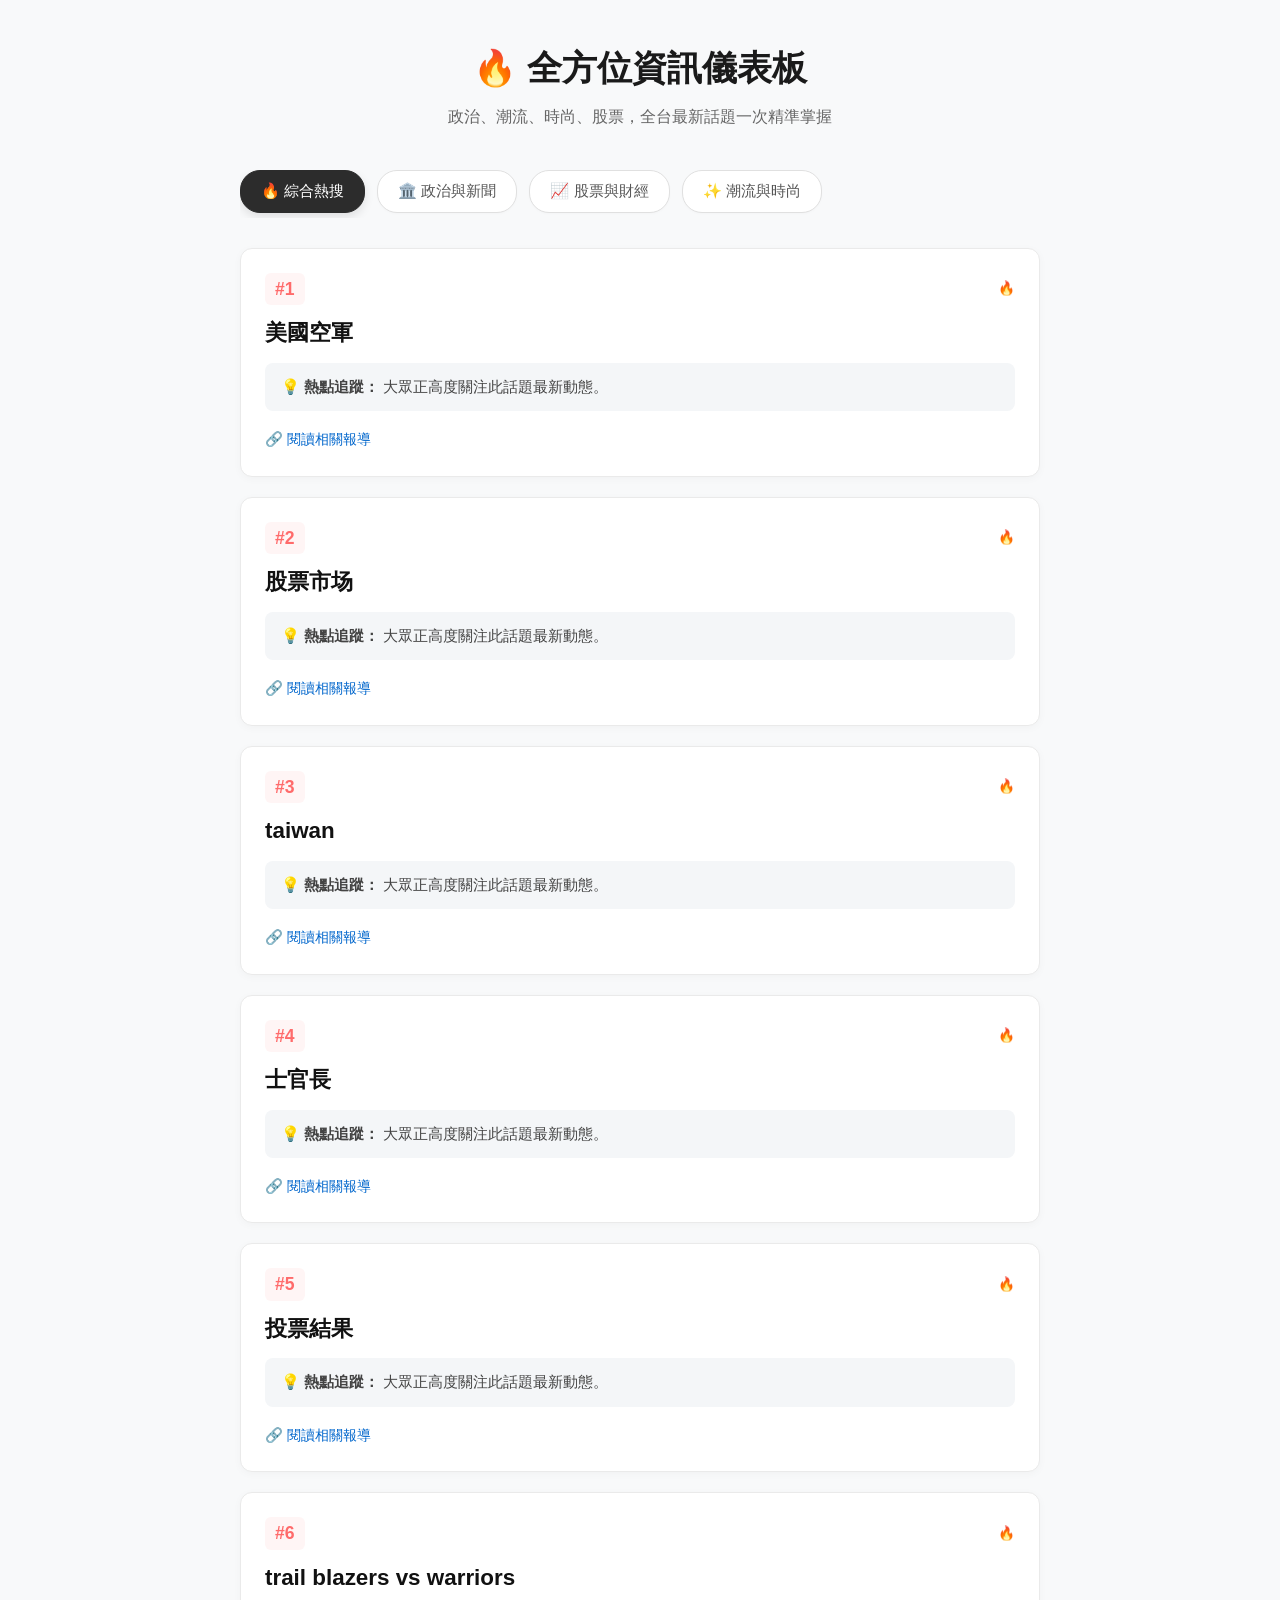
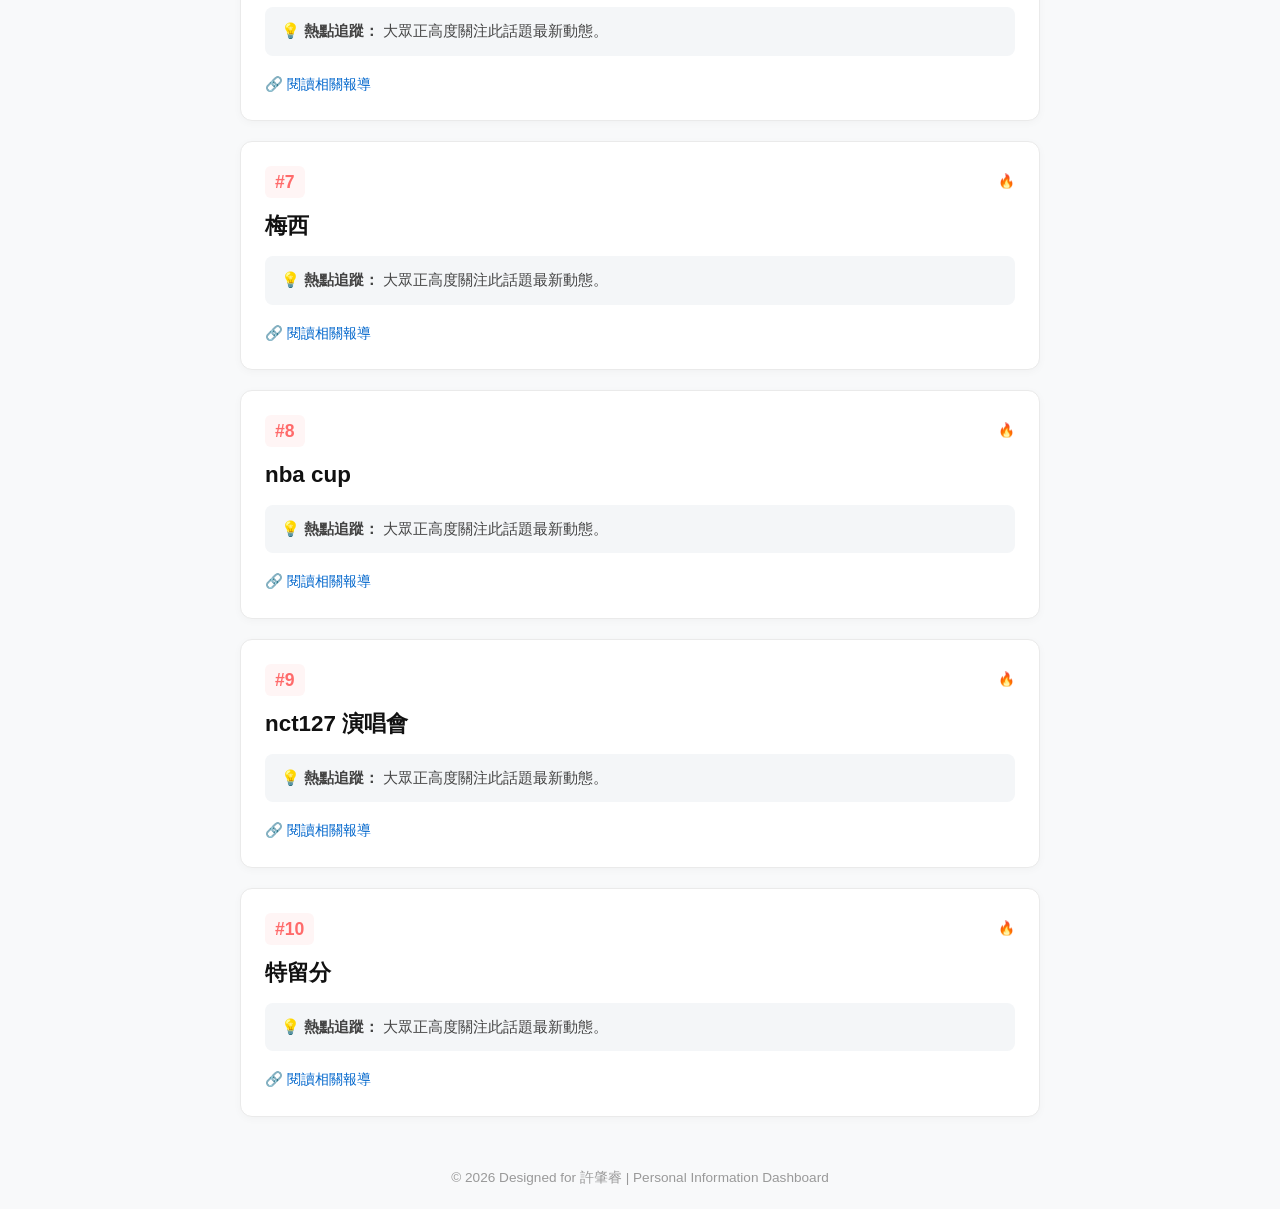
==== commit 50754852: "🤖 自動更新今日熱搜資料" ====
--- a/index.html
+++ b/index.html
@@ -31,7 +31,7 @@
                 <span class="rank">#1</span>
                 <span class="traffic">🔥 </span>
             </div>
-            <h2>永 豐 金 證券</h2>
+            <h2>美國空軍</h2>
             <p class="ai-summary">💡 <strong>熱點追蹤：</strong> 大眾正高度關注此話題最新動態。</p>
             <div class="news-links"><a href="#" target="_blank">🔗 閱讀相關報導</a></div>
         </div>
@@ -41,7 +41,7 @@
                 <span class="rank">#2</span>
                 <span class="traffic">🔥 </span>
             </div>
-            <h2>唐新民</h2>
+            <h2>股票市场</h2>
             <p class="ai-summary">💡 <strong>熱點追蹤：</strong> 大眾正高度關注此話題最新動態。</p>
             <div class="news-links"><a href="#" target="_blank">🔗 閱讀相關報導</a></div>
         </div>
@@ -51,7 +51,7 @@
                 <span class="rank">#3</span>
                 <span class="traffic">🔥 </span>
             </div>
-            <h2>竹北市長</h2>
+            <h2>taiwan</h2>
             <p class="ai-summary">💡 <strong>熱點追蹤：</strong> 大眾正高度關注此話題最新動態。</p>
             <div class="news-links"><a href="#" target="_blank">🔗 閱讀相關報導</a></div>
         </div>
@@ -61,7 +61,7 @@
                 <span class="rank">#4</span>
                 <span class="traffic">🔥 </span>
             </div>
-            <h2>雷克萨斯nx</h2>
+            <h2>士官長</h2>
             <p class="ai-summary">💡 <strong>熱點追蹤：</strong> 大眾正高度關注此話題最新動態。</p>
             <div class="news-links"><a href="#" target="_blank">🔗 閱讀相關報導</a></div>
         </div>
@@ -71,7 +71,7 @@
                 <span class="rank">#5</span>
                 <span class="traffic">🔥 </span>
             </div>
-            <h2>花蓮市長候選人</h2>
+            <h2>投票結果</h2>
             <p class="ai-summary">💡 <strong>熱點追蹤：</strong> 大眾正高度關注此話題最新動態。</p>
             <div class="news-links"><a href="#" target="_blank">🔗 閱讀相關報導</a></div>
         </div>
@@ -81,7 +81,7 @@
                 <span class="rank">#6</span>
                 <span class="traffic">🔥 </span>
             </div>
-            <h2>戒慎恐懼</h2>
+            <h2>trail blazers vs warriors</h2>
             <p class="ai-summary">💡 <strong>熱點追蹤：</strong> 大眾正高度關注此話題最新動態。</p>
             <div class="news-links"><a href="#" target="_blank">🔗 閱讀相關報導</a></div>
         </div>
@@ -91,7 +91,7 @@
                 <span class="rank">#7</span>
                 <span class="traffic">🔥 </span>
             </div>
-            <h2>六都</h2>
+            <h2>梅西</h2>
             <p class="ai-summary">💡 <strong>熱點追蹤：</strong> 大眾正高度關注此話題最新動態。</p>
             <div class="news-links"><a href="#" target="_blank">🔗 閱讀相關報導</a></div>
         </div>
@@ -101,7 +101,7 @@
                 <span class="rank">#8</span>
                 <span class="traffic">🔥 </span>
             </div>
-            <h2>選罷法</h2>
+            <h2>nba cup</h2>
             <p class="ai-summary">💡 <strong>熱點追蹤：</strong> 大眾正高度關注此話題最新動態。</p>
             <div class="news-links"><a href="#" target="_blank">🔗 閱讀相關報導</a></div>
         </div>
@@ -111,7 +111,7 @@
                 <span class="rank">#9</span>
                 <span class="traffic">🔥 </span>
             </div>
-            <h2>選舉公報</h2>
+            <h2>nct127 演唱會</h2>
             <p class="ai-summary">💡 <strong>熱點追蹤：</strong> 大眾正高度關注此話題最新動態。</p>
             <div class="news-links"><a href="#" target="_blank">🔗 閱讀相關報導</a></div>
         </div>
@@ -121,7 +121,7 @@
                 <span class="rank">#10</span>
                 <span class="traffic">🔥 </span>
             </div>
-            <h2>富喬</h2>
+            <h2>特留分</h2>
             <p class="ai-summary">💡 <strong>熱點追蹤：</strong> 大眾正高度關注此話題最新動態。</p>
             <div class="news-links"><a href="#" target="_blank">🔗 閱讀相關報導</a></div>
         </div>
@@ -135,8 +135,8 @@
                 <span class="rank">#1</span>
                 <span class="traffic">📰 UDN</span>
             </div>
-            <h2 style="font-size: 1.25rem; margin-bottom: 15px; color: #222;">「一定要讓全台都羨慕」 蘇巧慧直呼給我4年：一定讓你說出「我大新北啦」</h2>
-            <div class="news-links"><a href="https://news.google.com/rss/articles/[base64]?oc=5" target="_blank">🔗 閱讀完整內容</a></div>
+            <h2 style="font-size: 1.25rem; margin-bottom: 15px; color: #222;">今投票日舒適微熱好天氣 吳德榮：下周一起暖陽如春 高溫升至30度以上</h2>
+            <div class="news-links"><a href="https://news.google.com/rss/articles/[base64]?oc=5" target="_blank">🔗 閱讀完整內容</a></div>
         </div>
         
         <div class="trend-card">
@@ -144,13 +144,157 @@
                 <span class="rank">#2</span>
                 <span class="traffic">📰 Yahoo新聞</span>
             </div>
-            <h2 style="font-size: 1.25rem; margin-bottom: 15px; color: #222;">快訊／絕食第8天！徐欣瑩「躺病床吊點滴」照片曝：爭取出席選前之夜</h2>
-            <div class="news-links"><a href="https://news.google.com/rss/articles/[base64]?oc=5" target="_blank">🔗 閱讀完整內容</a></div>
+            <h2 style="font-size: 1.25rem; margin-bottom: 15px; color: #222;">讚蘇巧慧、沈伯洋就是「台灣的下一棒」 蔡英文：我16年前的遺憾明天就要實現了</h2>
+            <div class="news-links"><a href="https://news.google.com/rss/articles/[base64]?oc=5" target="_blank">🔗 閱讀完整內容</a></div>
         </div>
         
         <div class="trend-card">
             <div class="card-header">
                 <span class="rank">#3</span>
+                <span class="traffic">📰 Yahoo新聞</span>
+            </div>
+            <h2 style="font-size: 1.25rem; margin-bottom: 15px; color: #222;">不斷更新／首投市長蓋到錯的人！板橋婦自行撕毀選票「作廢」</h2>
+            <div class="news-links"><a href="https://news.google.com/rss/articles/[base64]?oc=5" target="_blank">🔗 閱讀完整內容</a></div>
+        </div>
+        
+        <div class="trend-card">
+            <div class="card-header">
+                <span class="rank">#4</span>
+                <span class="traffic">📰 三立新聞</span>
+            </div>
+            <h2 style="font-size: 1.25rem; margin-bottom: 15px; color: #222;">九合一選舉／今是重要日子！賴清德回台南投票「引用1經典」</h2>
+            <div class="news-links"><a href="https://news.google.com/rss/articles/[base64]?oc=5" target="_blank">🔗 閱讀完整內容</a></div>
+        </div>
+        
+        <div class="trend-card">
+            <div class="card-header">
+                <span class="rank">#5</span>
+                <span class="traffic">📰 自由時報</span>
+            </div>
+            <h2 style="font-size: 1.25rem; margin-bottom: 15px; color: #222;">選舉效應！連動「立委補選、2028」骨牌 攸關鄭麗文、黃國昌黨魁寶座</h2>
+            <div class="news-links"><a href="https://news.google.com/rss/articles/[base64]?oc=5" target="_blank">🔗 閱讀完整內容</a></div>
+        </div>
+        
+        <div class="trend-card">
+            <div class="card-header">
+                <span class="rank">#6</span>
+                <span class="traffic">📰 Yahoo新聞</span>
+            </div>
+            <h2 style="font-size: 1.25rem; margin-bottom: 15px; color: #222;">巧合撞點沈伯洋！蔣萬安父母金華國中投票 黃美倫：充滿信心</h2>
+            <div class="news-links"><a href="https://news.google.com/rss/articles/[base64]?oc=5" target="_blank">🔗 閱讀完整內容</a></div>
+        </div>
+        
+        <div class="trend-card">
+            <div class="card-header">
+                <span class="rank">#7</span>
+                <span class="traffic">📰 UDN</span>
+            </div>
+            <h2 style="font-size: 1.25rem; margin-bottom: 15px; color: #222;">聯合報社論／選舉吹過奇幻潮 選民要耳聰目明去投票</h2>
+            <div class="news-links"><a href="https://news.google.com/rss/articles/[base64]?oc=5" target="_blank">🔗 閱讀完整內容</a></div>
+        </div>
+        
+        <div class="trend-card">
+            <div class="card-header">
+                <span class="rank">#8</span>
+                <span class="traffic">📰 Yahoo新聞</span>
+            </div>
+            <h2 style="font-size: 1.25rem; margin-bottom: 15px; color: #222;">手留點滴針頭！徐欣瑩絕食8天搭救護車投票</h2>
+            <div class="news-links"><a href="https://news.google.com/rss/articles/[base64]?oc=5" target="_blank">🔗 閱讀完整內容</a></div>
+        </div>
+        
+        <div class="trend-card">
+            <div class="card-header">
+                <span class="rank">#9</span>
+                <span class="traffic">📰 Storm.mg</span>
+            </div>
+            <h2 style="font-size: 1.25rem; margin-bottom: 15px; color: #222;">2026九合一選舉明天登場！35大投票QA一次看懂：最多領6張票、不領公投票可以嗎？忘帶1證件不能投| 陳得馥 | 風生活</h2>
+            <div class="news-links"><a href="https://news.google.com/rss/articles/CBMiTkFVX3lxTE1kdzJHdEtjUVNVeDR2MVBORGxlZGpWV2RJd0o0X21ROVMwMzZoS2x5V3pHTVRUUzdDYjhJcXZaME1vTTJhQW9DSEN0YWpfdw?oc=5" target="_blank">🔗 閱讀完整內容</a></div>
+        </div>
+        
+        <div class="trend-card">
+            <div class="card-header">
+                <span class="rank">#10</span>
+                <span class="traffic">📰 Yahoo新聞</span>
+            </div>
+            <h2 style="font-size: 1.25rem; margin-bottom: 15px; color: #222;">秦慧珠投票現場突哽咽！坦言承受巨大壓力</h2>
+            <div class="news-links"><a href="https://news.google.com/rss/articles/[base64]?oc=5" target="_blank">🔗 閱讀完整內容</a></div>
+        </div>
+        
+        <div class="trend-card">
+            <div class="card-header">
+                <span class="rank">#11</span>
+                <span class="traffic">📰 UDN</span>
+            </div>
+            <h2 style="font-size: 1.25rem; margin-bottom: 15px; color: #222;">選前之夜感性催票 鄭麗文籲理性守護民主 明領公投票同意廢非核家園</h2>
+            <div class="news-links"><a href="https://news.google.com/rss/articles/[base64]?oc=5" target="_blank">🔗 閱讀完整內容</a></div>
+        </div>
+        
+        <div class="trend-card">
+            <div class="card-header">
+                <span class="rank">#12</span>
+                <span class="traffic">📰 Yahoo新聞</span>
+            </div>
+            <h2 style="font-size: 1.25rem; margin-bottom: 15px; color: #222;">海外網紅來觀選！YTR：中國政治落後台50年</h2>
+            <div class="news-links"><a href="https://news.google.com/rss/articles/[base64]?oc=5" target="_blank">🔗 閱讀完整內容</a></div>
+        </div>
+        
+        <div class="trend-card">
+            <div class="card-header">
+                <span class="rank">#13</span>
+                <span class="traffic">📰 Yahoo新聞</span>
+            </div>
+            <h2 style="font-size: 1.25rem; margin-bottom: 15px; color: #222;">投票前夕不平靜！共軍30架次軍機出海擾台「26架越中線」 國軍嚴密監控</h2>
+            <div class="news-links"><a href="https://news.google.com/rss/articles/[base64]?oc=5" target="_blank">🔗 閱讀完整內容</a></div>
+        </div>
+        
+        <div class="trend-card">
+            <div class="card-header">
+                <span class="rank">#14</span>
+                <span class="traffic">📰 自由時報</span>
+            </div>
+            <h2 style="font-size: 1.25rem; margin-bottom: 15px; color: #222;">吳宗憲選前之夜找于美人站台 籲宜蘭鄉親共同迎向勝利</h2>
+            <div class="news-links"><a href="https://news.google.com/rss/articles/[base64]?oc=5" target="_blank">🔗 閱讀完整內容</a></div>
+        </div>
+        
+        <div class="trend-card">
+            <div class="card-header">
+                <span class="rank">#15</span>
+                <span class="traffic">📰 Yahoo新聞</span>
+            </div>
+            <h2 style="font-size: 1.25rem; margin-bottom: 15px; color: #222;">李四川選前之夜！活動還沒開始就湧3萬人</h2>
+            <div class="news-links"><a href="https://news.google.com/rss/articles/[base64]?oc=5" target="_blank">🔗 閱讀完整內容</a></div>
+        </div>
+        
+        <div class="trend-card">
+            <div class="card-header">
+                <span class="rank">#16</span>
+                <span class="traffic">📰 三立新聞</span>
+            </div>
+            <h2 style="font-size: 1.25rem; margin-bottom: 15px; color: #222;">直擊／高鐵自由座分批管制進站！南港、台北站人潮折3排　車門全擠滿人</h2>
+            <div class="news-links"><a href="https://news.google.com/rss/articles/[base64]?oc=5" target="_blank">🔗 閱讀完整內容</a></div>
+        </div>
+        
+        <div class="trend-card">
+            <div class="card-header">
+                <span class="rank">#17</span>
+                <span class="traffic">📰 UDN</span>
+            </div>
+            <h2 style="font-size: 1.25rem; margin-bottom: 15px; color: #222;">選前之夜湧入5萬人 柯志恩哽咽喊「再贏一次、重返執政」</h2>
+            <div class="news-links"><a href="https://news.google.com/rss/articles/[base64]?oc=5" target="_blank">🔗 閱讀完整內容</a></div>
+        </div>
+        
+        <div class="trend-card">
+            <div class="card-header">
+                <span class="rank">#18</span>
+                <span class="traffic">📰 東森新聞</span>
+            </div>
+            <h2 style="font-size: 1.25rem; margin-bottom: 15px; color: #222;">沈伯洋車掃「空拍洋流」畫面曝光 林俊憲驚呆：不是上班時間嗎？</h2>
+            <div class="news-links"><a href="https://news.google.com/rss/articles/CBMiV0FVX3lxTE1OS3VrSWxoVGd6RkhqLU9ST25mRWZyR0NIUi1DWHhWcjctaFN2UXduSmZYVXNlWDBCREVsRHF2X2VlMW50S0FIZHZCelZKMldQc0lwcHRDcw?oc=5" target="_blank">🔗 閱讀完整內容</a></div>
+        </div>
+        
+        <div class="trend-card">
+            <div class="card-header">
+                <span class="rank">#19</span>
                 <span class="traffic">📰 鏡週刊Mirror Media</span>
             </div>
             <h2 style="font-size: 1.25rem; margin-bottom: 15px; color: #222;">誰借走北平東路？蔣萬安稱看不到申請人 張景森：您應該前天半夜就知道了</h2>
@@ -159,155 +303,11 @@
         
         <div class="trend-card">
             <div class="card-header">
-                <span class="rank">#4</span>
-                <span class="traffic">📰 NOWnews今日新聞</span>
-            </div>
-            <h2 style="font-size: 1.25rem; margin-bottom: 15px; color: #222;">沈伯洋看清楚！蔣萬安選前之夜不藏了　空拍圖震撼「擠到景福門」</h2>
-            <div class="news-links"><a href="https://news.google.com/rss/articles/[base64]?oc=5" target="_blank">🔗 閱讀完整內容</a></div>
-        </div>
-        
-        <div class="trend-card">
-            <div class="card-header">
-                <span class="rank">#5</span>
+                <span class="rank">#20</span>
                 <span class="traffic">📰 自由時報</span>
             </div>
-            <h2 style="font-size: 1.25rem; margin-bottom: 15px; color: #222;">試圖影響台灣大選！《華郵》：Threads已被中國鎖定</h2>
-            <div class="news-links"><a href="https://news.google.com/rss/articles/[base64]?oc=5" target="_blank">🔗 閱讀完整內容</a></div>
-        </div>
-        
-        <div class="trend-card">
-            <div class="card-header">
-                <span class="rank">#6</span>
-                <span class="traffic">📰 三立新聞</span>
-            </div>
-            <h2 style="font-size: 1.25rem; margin-bottom: 15px; color: #222;">賈永婕表態？曬照藏飄帶喊「焦慮到極點」　眾人秒懂：出來投就會贏</h2>
-            <div class="news-links"><a href="https://news.google.com/rss/articles/[base64]?oc=5" target="_blank">🔗 閱讀完整內容</a></div>
-        </div>
-        
-        <div class="trend-card">
-            <div class="card-header">
-                <span class="rank">#7</span>
-                <span class="traffic">📰 Yahoo新聞</span>
-            </div>
-            <h2 style="font-size: 1.25rem; margin-bottom: 15px; color: #222;">太震撼！小水滴擠爆大安森林公園 沈伯洋喊：明晚迎勝選之夜</h2>
-            <div class="news-links"><a href="https://news.google.com/rss/articles/[base64]?oc=5" target="_blank">🔗 閱讀完整內容</a></div>
-        </div>
-        
-        <div class="trend-card">
-            <div class="card-header">
-                <span class="rank">#8</span>
-                <span class="traffic">📰 Storm.mg</span>
-            </div>
-            <h2 style="font-size: 1.25rem; margin-bottom: 15px; color: #222;">2026九合一選舉明天投票！35大投票QA一次看懂：投票所查詢、22縣市長候選人名單、核電公投、最多領6 張票</h2>
-            <div class="news-links"><a href="https://news.google.com/rss/articles/CBMiUEFVX3lxTE80QmM3YlEtLVYtWDU0RWN5SlRpbHY4V0ZwUW1WN2tpYTRScmpndmtaTEFKLXNUQWlrazVNTS16eWhnQlRhcWV2ODUzMGNwdWxo?oc=5" target="_blank">🔗 閱讀完整內容</a></div>
-        </div>
-        
-        <div class="trend-card">
-            <div class="card-header">
-                <span class="rank">#9</span>
-                <span class="traffic">📰 UDN</span>
-            </div>
-            <h2 style="font-size: 1.25rem; margin-bottom: 15px; color: #222;">賴瑞隆宣布選前之夜更名「隆洋」之夜 網見諧音崩潰喊：要讀文言文</h2>
-            <div class="news-links"><a href="https://news.google.com/rss/articles/[base64]?oc=5" target="_blank">🔗 閱讀完整內容</a></div>
-        </div>
-        
-        <div class="trend-card">
-            <div class="card-header">
-                <span class="rank">#10</span>
-                <span class="traffic">📰 三立新聞</span>
-            </div>
-            <h2 style="font-size: 1.25rem; margin-bottom: 15px; color: #222;">陰雨終於要停了！投票日探16度地區曝「愈晚愈冷」　這天起暖一整週</h2>
-            <div class="news-links"><a href="https://news.google.com/rss/articles/[base64]?oc=5" target="_blank">🔗 閱讀完整內容</a></div>
-        </div>
-        
-        <div class="trend-card">
-            <div class="card-header">
-                <span class="rank">#11</span>
-                <span class="traffic">📰 馬祖日報</span>
-            </div>
-            <h2 style="font-size: 1.25rem; margin-bottom: 15px; color: #222;">選舉倒數 東引返鄉人潮陸續抵達</h2>
-            <div class="news-links"><a href="https://news.google.com/rss/articles/CBMiXkFVX3lxTE5NSFVmd0QwMXdjYzFfV0I3ZTFSdDRla2cxSnJTWXBuV2piLWhiTHpqbVhVQjVTTlJjZ3M5Q0c1VFNja1QxaVB1clZrOTh6c3JSTm5fa3BCcldnTkNQRkE?oc=5" target="_blank">🔗 閱讀完整內容</a></div>
-        </div>
-        
-        <div class="trend-card">
-            <div class="card-header">
-                <span class="rank">#12</span>
-                <span class="traffic">📰 中央社 CNA</span>
-            </div>
-            <h2 style="font-size: 1.25rem; margin-bottom: 15px; color: #222;">新北敏金護理之家設鐵柵欄涉拘禁逾百人超收住民詐逾億安置費| 社會</h2>
-            <div class="news-links"><a href="https://news.google.com/rss/articles/CBMiX0FVX3lxTFBVZENVNWt6enI3RXJLSEJ0UnZQZlN4dzZLUUFpOWt0QjVTZEhJeUptRlMyNlJyc2ZUb1FtajZJRlFCam5SR0UzSEpvVjhSNUdRWXpjaEpabXpRbDMweHNn?oc=5" target="_blank">🔗 閱讀完整內容</a></div>
-        </div>
-        
-        <div class="trend-card">
-            <div class="card-header">
-                <span class="rank">#13</span>
-                <span class="traffic">📰 Yahoo新聞</span>
-            </div>
-            <h2 style="font-size: 1.25rem; margin-bottom: 15px; color: #222;">李四川選前之夜！活動還沒開始就湧3萬人</h2>
-            <div class="news-links"><a href="https://news.google.com/rss/articles/[base64]?oc=5" target="_blank">🔗 閱讀完整內容</a></div>
-        </div>
-        
-        <div class="trend-card">
-            <div class="card-header">
-                <span class="rank">#14</span>
-                <span class="traffic">📰 UDN</span>
-            </div>
-            <h2 style="font-size: 1.25rem; margin-bottom: 15px; color: #222;">沈伯洋競選總部前開始搭設舞台 準備開票之夜</h2>
-            <div class="news-links"><a href="https://news.google.com/rss/articles/[base64]?oc=5" target="_blank">🔗 閱讀完整內容</a></div>
-        </div>
-        
-        <div class="trend-card">
-            <div class="card-header">
-                <span class="rank">#15</span>
-                <span class="traffic">📰 UDN</span>
-            </div>
-            <h2 style="font-size: 1.25rem; margin-bottom: 15px; color: #222;">控烏山頭光電「無照偷跑」 謝龍介南檢告發經濟部、南市府涉圖利</h2>
-            <div class="news-links"><a href="https://news.google.com/rss/articles/[base64]?oc=5" target="_blank">🔗 閱讀完整內容</a></div>
-        </div>
-        
-        <div class="trend-card">
-            <div class="card-header">
-                <span class="rank">#16</span>
-                <span class="traffic">📰 上報Up Media</span>
-            </div>
-            <h2 style="font-size: 1.25rem; margin-bottom: 15px; color: #222;">【內幕】估選前猛攻水庫種光電激勵選情 國民黨中央嗨喊拿「5都+11縣市」</h2>
-            <div class="news-links"><a href="https://news.google.com/rss/articles/CBMiekFVX3lxTFBhLUVTWUs1SnpEc01fM01hS0VzbDJCYUxTRWdWN2RwTEhVc0xPSGhGanlBNE1QQWZaYU80NlFjRnNIemlieGl4QWROQ0JVZm9vZzQyRGh6cVhJYk5rQ1AwMEl0OTVBbndGdlFPd1cyRnRtWHJiWWwzWHZR?oc=5" target="_blank">🔗 閱讀完整內容</a></div>
-        </div>
-        
-        <div class="trend-card">
-            <div class="card-header">
-                <span class="rank">#17</span>
-                <span class="traffic">📰 中天新聞網</span>
-            </div>
-            <h2 style="font-size: 1.25rem; margin-bottom: 15px; color: #222;">提告傅崐萁索羅斯案求償100萬敗訴 沈伯洋回應了</h2>
-            <div class="news-links"><a href="https://news.google.com/rss/articles/CBMiU0FVX3lxTE5ZLVg3WVk4MnNsNmFkNk04LVVRV3JKZUxfSG9yZGVjdklnYUV2QUtUa0ZaMzQtNndOX0h5c0dNY0FwV1RUWjhyaTNGZWxJUjZaSUtz?oc=5" target="_blank">🔗 閱讀完整內容</a></div>
-        </div>
-        
-        <div class="trend-card">
-            <div class="card-header">
-                <span class="rank">#18</span>
-                <span class="traffic">📰 中時新聞網</span>
-            </div>
-            <h2 style="font-size: 1.25rem; margin-bottom: 15px; color: #222;">疑批蔡康永32年前就「陰陽怪氣、公主病」 陳鴻：為何要煽動教人去吃屎- 娛樂</h2>
-            <div class="news-links"><a href="https://news.google.com/rss/articles/CBMibkFVX3lxTE0xUWp1UnlDdUx3RzcxSHpGQ0lsUU5XcTMtVXBiVE5sMDdzdHM2Mjd2WmtCa0RqRXdhUGRhSVZ4VjQySlJTVGtGQ1JSaVlONHBrT0hrQmNzbGRQbkFvM3ZnS2J3OVhfQS0wU0tZajdn?oc=5" target="_blank">🔗 閱讀完整內容</a></div>
-        </div>
-        
-        <div class="trend-card">
-            <div class="card-header">
-                <span class="rank">#19</span>
-                <span class="traffic">📰 NOWnews今日新聞</span>
-            </div>
-            <h2 style="font-size: 1.25rem; margin-bottom: 15px; color: #222;">11/28核電公投投什麼？通過門檻、正反立場、投票資格與QA一次看</h2>
-            <div class="news-links"><a href="https://news.google.com/rss/articles/[base64]?oc=5" target="_blank">🔗 閱讀完整內容</a></div>
-        </div>
-        
-        <div class="trend-card">
-            <div class="card-header">
-                <span class="rank">#20</span>
-                <span class="traffic">📰 東森新聞</span>
-            </div>
-            <h2 style="font-size: 1.25rem; margin-bottom: 15px; color: #222;">嘉義縣議員求連任涉現金賄選 遭羈押禁見</h2>
-            <div class="news-links"><a href="https://news.google.com/rss/articles/CBMiV0FVX3lxTE54N295S0ZZRkNSOVNZOGMwa0kybm1rWGRGREVCWmFrSXBKckEtSVRxX2hMOXp4b2tnZEkyNkh3NXdrR0ZrV2VpMjlmWExnZk5heGtuRnl6UQ?oc=5" target="_blank">🔗 閱讀完整內容</a></div>
+            <h2 style="font-size: 1.25rem; margin-bottom: 15px; color: #222;">「百人挺國漳」影片上線 選戰注暖流</h2>
+            <div class="news-links"><a href="https://news.google.com/rss/articles/[base64]?oc=5" target="_blank">🔗 閱讀完整內容</a></div>
         </div>
         </div>
         </div>
@@ -317,24 +317,51 @@
         <div class="trend-card">
             <div class="card-header">
                 <span class="rank">#1</span>
-                <span class="traffic">💰 纽约时报中文网</span>
-            </div>
-            <h2 style="font-size: 1.25rem; margin-bottom: 15px; color: #222;">川普新關稅再將矛頭指向北京，旨在削弱中國供應鏈優勢- 紐約時報中文網</h2>
-            <div class="news-links"><a href="https://news.google.com/rss/articles/CBMid0FVX3lxTE9EQ0k2YmMzMGNWQk9NSGNZRUczbng3VE9IQ1AtbE9OdTZvYXk4bHBRSFYySXZrZHZ0N25iWk9CLU9ETkcwdTgxNDZkZlAwMmF3Rng4TXh4Qm1iX0FuS1ZiSlR1QXBrOE9JREs0R1pxYV92aEFpTUJz?oc=5" target="_blank">🔗 閱讀完整內容</a></div>
+                <span class="traffic">💰 Yahoo股市</span>
+            </div>
+            <h2 style="font-size: 1.25rem; margin-bottom: 15px; color: #222;">台股反彈「國家隊護盤」照樣猛！八大行庫再砸394億「連10買」台積電金額居冠、00406A張數稱王ETF、個股清單一次看</h2>
+            <div class="news-links"><a href="https://news.google.com/rss/articles/[base64]?oc=5" target="_blank">🔗 閱讀完整內容</a></div>
         </div>
         
         <div class="trend-card">
             <div class="card-header">
                 <span class="rank">#2</span>
-                <span class="traffic">💰 MoneyDJ</span>
-            </div>
-            <h2 style="font-size: 1.25rem; margin-bottom: 15px; color: #222;">川普投顧發言：美股大跌有點擔心、市場挺黃仁勳- 新聞</h2>
-            <div class="news-links"><a href="https://news.google.com/rss/articles/[base64]?oc=5" target="_blank">🔗 閱讀完整內容</a></div>
+                <span class="traffic">💰 鉅亨網</span>
+            </div>
+            <h2 style="font-size: 1.25rem; margin-bottom: 15px; color: #222;">〈美股盤後〉AI強勢回血！標普創2025年4月來最佳單周 Sandisk飆16% Anthropic重返IPO價</h2>
+            <div class="news-links"><a href="https://news.google.com/rss/articles/CBMiT0FVX3lxTE41Rm5NZm5vcDlXa243YzVjVUNmT2ZGa3luYXZWaG1OVzd6X0xQZUh5ZnlONUVQNlJUY3g4VW9vSXV1OEtEYWxEbk9kZ0pQR1k?oc=5" target="_blank">🔗 閱讀完整內容</a></div>
         </div>
         
         <div class="trend-card">
             <div class="card-header">
                 <span class="rank">#3</span>
+                <span class="traffic">💰 UDN</span>
+            </div>
+            <h2 style="font-size: 1.25rem; margin-bottom: 15px; color: #222;">力挺到底！川普：黃仁勳沒問題 他不是美國安全威脅</h2>
+            <div class="news-links"><a href="https://news.google.com/rss/articles/[base64]?oc=5" target="_blank">🔗 閱讀完整內容</a></div>
+        </div>
+        
+        <div class="trend-card">
+            <div class="card-header">
+                <span class="rank">#4</span>
+                <span class="traffic">💰 自由財經</span>
+            </div>
+            <h2 style="font-size: 1.25rem; margin-bottom: 15px; color: #222;">歐洲大國出事了！法國主權信評展望遭降至「負面」 原因曝光</h2>
+            <div class="news-links"><a href="https://news.google.com/rss/articles/[base64]?oc=5" target="_blank">🔗 閱讀完整內容</a></div>
+        </div>
+        
+        <div class="trend-card">
+            <div class="card-header">
+                <span class="rank">#5</span>
+                <span class="traffic">💰 Yahoo股市</span>
+            </div>
+            <h2 style="font-size: 1.25rem; margin-bottom: 15px; color: #222;">黃仁勳悄悄來台了？同型私人專機現身松山機場 輝達尚未證實引爆猜測</h2>
+            <div class="news-links"><a href="https://news.google.com/rss/articles/[base64]?oc=5" target="_blank">🔗 閱讀完整內容</a></div>
+        </div>
+        
+        <div class="trend-card">
+            <div class="card-header">
+                <span class="rank">#6</span>
                 <span class="traffic">💰 Yahoo股市</span>
             </div>
             <h2 style="font-size: 1.25rem; margin-bottom: 15px; color: #222;">經濟還在熱！國發會景氣燈號再閃紅燈 連11紅續創歷史最長</h2>
@@ -343,25 +370,16 @@
         
         <div class="trend-card">
             <div class="card-header">
-                <span class="rank">#4</span>
-                <span class="traffic">💰 UDN</span>
-            </div>
-            <h2 style="font-size: 1.25rem; margin-bottom: 15px; color: #222;">台積電硬撐台股翻紅！三大法人仍賣超213億元 本周提款2,916億元</h2>
-            <div class="news-links"><a href="https://news.google.com/rss/articles/[base64]?oc=5" target="_blank">🔗 閱讀完整內容</a></div>
-        </div>
-        
-        <div class="trend-card">
-            <div class="card-header">
-                <span class="rank">#5</span>
+                <span class="rank">#7</span>
                 <span class="traffic">💰 自由財經</span>
             </div>
-            <h2 style="font-size: 1.25rem; margin-bottom: 15px; color: #222;">科技股回神了！那指盤前飆漲 AMD、美光暴衝</h2>
-            <div class="news-links"><a href="https://news.google.com/rss/articles/[base64]?oc=5" target="_blank">🔗 閱讀完整內容</a></div>
-        </div>
-        
-        <div class="trend-card">
-            <div class="card-header">
-                <span class="rank">#6</span>
+            <h2 style="font-size: 1.25rem; margin-bottom: 15px; color: #222;">72歲阿嬤退休12年不啃老本！204萬退休金竟一毛沒花 真相很實際</h2>
+            <div class="news-links"><a href="https://news.google.com/rss/articles/[base64]?oc=5" target="_blank">🔗 閱讀完整內容</a></div>
+        </div>
+        
+        <div class="trend-card">
+            <div class="card-header">
+                <span class="rank">#8</span>
                 <span class="traffic">💰 自由財經</span>
             </div>
             <h2 style="font-size: 1.25rem; margin-bottom: 15px; color: #222;">外傳美光關廠！張善政拿出美光高層簡訊 破除不實傳聞</h2>
@@ -370,7 +388,25 @@
         
         <div class="trend-card">
             <div class="card-header">
-                <span class="rank">#7</span>
+                <span class="rank">#9</span>
+                <span class="traffic">💰 鉅亨網</span>
+            </div>
+            <h2 style="font-size: 1.25rem; margin-bottom: 15px; color: #222;">〈台股盤前要聞〉富邦006208分割投票開跑、華南金前10月獲利284億元超過去年</h2>
+            <div class="news-links"><a href="https://news.google.com/rss/articles/CBMiT0FVX3lxTFBKal9VTjcwT0ZkSzFUUV84Sl9aV0VxWExVRHp2TUhsM216MHB6eHhHQWlWVGVYUkY1V3FIOUpDRkl2cnh6UlVZb0M1ZS1GdUk?oc=5" target="_blank">🔗 閱讀完整內容</a></div>
+        </div>
+        
+        <div class="trend-card">
+            <div class="card-header">
+                <span class="rank">#10</span>
+                <span class="traffic">💰 工商時報</span>
+            </div>
+            <h2 style="font-size: 1.25rem; margin-bottom: 15px; color: #222;">外媒：輝達先進晶片安裝在與黃樂有關聯的中國資料中心這家台廠被點名- 兩岸</h2>
+            <div class="news-links"><a href="https://news.google.com/rss/articles/CBMiX0FVX3lxTE1QelpoZjJIZ1pZNzh3S1hHRDA1cGpfYzNKTEpSdGdKa3Q4TUxjYjBqOUJYNC0wNm1jbjNQVzlaUnBETHNOUnNXZDdrQWduUTJHczZrQTdzLWZjX1ZhTnNF?oc=5" target="_blank">🔗 閱讀完整內容</a></div>
+        </div>
+        
+        <div class="trend-card">
+            <div class="card-header">
+                <span class="rank">#11</span>
                 <span class="traffic">💰 TechNews 科技新報</span>
             </div>
             <h2 style="font-size: 1.25rem; margin-bottom: 15px; color: #222;">中國 AI 算力需求有多強？美國新規掀輝達 B300 求售潮</h2>
@@ -379,120 +415,84 @@
         
         <div class="trend-card">
             <div class="card-header">
-                <span class="rank">#8</span>
-                <span class="traffic">💰 Yahoo股市</span>
-            </div>
-            <h2 style="font-size: 1.25rem; margin-bottom: 15px; color: #222;">48年來新高！主計處上修今年全年經濟成長率衝13.28%</h2>
-            <div class="news-links"><a href="https://news.google.com/rss/articles/[base64]?oc=5" target="_blank">🔗 閱讀完整內容</a></div>
-        </div>
-        
-        <div class="trend-card">
-            <div class="card-header">
-                <span class="rank">#9</span>
-                <span class="traffic">💰 鉅亨網</span>
-            </div>
-            <h2 style="font-size: 1.25rem; margin-bottom: 15px; color: #222;">〈台股盤前要聞〉富邦006208分割投票開跑、華南金前10月獲利284億元超過去年</h2>
-            <div class="news-links"><a href="https://news.google.com/rss/articles/CBMiT0FVX3lxTFBKal9VTjcwT0ZkSzFUUV84Sl9aV0VxWExVRHp2TUhsM216MHB6eHhHQWlWVGVYUkY1V3FIOUpDRkl2cnh6UlVZb0M1ZS1GdUk?oc=5" target="_blank">🔗 閱讀完整內容</a></div>
-        </div>
-        
-        <div class="trend-card">
-            <div class="card-header">
-                <span class="rank">#10</span>
-                <span class="traffic">💰 經濟日報</span>
-            </div>
-            <h2 style="font-size: 1.25rem; margin-bottom: 15px; color: #222;">美股下跌可能阻止不了 Fed 於12月再度升息</h2>
-            <div class="news-links"><a href="https://news.google.com/rss/articles/[base64]?oc=5" target="_blank">🔗 閱讀完整內容</a></div>
-        </div>
-        
-        <div class="trend-card">
-            <div class="card-header">
-                <span class="rank">#11</span>
-                <span class="traffic">💰 鉅亨網</span>
-            </div>
-            <h2 style="font-size: 1.25rem; margin-bottom: 15px; color: #222;">〈國泰金法說〉看到「00981A違約交割上億」嚇一跳 李長庚急查：國泰證實虧僅1157元</h2>
-            <div class="news-links"><a href="https://news.google.com/rss/articles/CBMiT0FVX3lxTE5WM1FaUE0xTWdrR3IyX1lKcVNFUGVJZmU4RmNWS0c4S2M3NjZVZGV0Um9ZSGVhY3VyUlhtcTJYa1FJUjRXWEJ5WW52cUpDYkE?oc=5" target="_blank">🔗 閱讀完整內容</a></div>
-        </div>
-        
-        <div class="trend-card">
-            <div class="card-header">
                 <span class="rank">#12</span>
                 <span class="traffic">💰 Yahoo股市</span>
             </div>
-            <h2 style="font-size: 1.25rem; margin-bottom: 15px; color: #222;">台幣貶破33元！ 他憂台股要崩了 網搖頭：倒果為因</h2>
-            <div class="news-links"><a href="https://news.google.com/rss/articles/[base64]?oc=5" target="_blank">🔗 閱讀完整內容</a></div>
+            <h2 style="font-size: 1.25rem; margin-bottom: 15px; color: #222;">川普關稅引共和黨內反彈！擬對台灣等14經濟體加徵關稅 國會醞釀反制</h2>
+            <div class="news-links"><a href="https://news.google.com/rss/articles/[base64]?oc=5" target="_blank">🔗 閱讀完整內容</a></div>
         </div>
         
         <div class="trend-card">
             <div class="card-header">
                 <span class="rank">#13</span>
-                <span class="traffic">💰 卡優新聞網</span>
-            </div>
-            <h2 style="font-size: 1.25rem; margin-bottom: 15px; color: #222;">18家銀行遭盜轉逾千萬 竟是追劇App藏木馬</h2>
-            <div class="news-links"><a href="https://news.google.com/rss/articles/CBMiWkFVX3lxTFA0TWZ1NFdJZzVpVEY1dnFVZVhQQTViQUYwdlhvcTJVWmdKd195NkRrRFQ2OG1BMUxUcElQeGl1aFZEX0d3bXdVYWpkcXVRLU9fRkg5M3VKbGNTdw?oc=5" target="_blank">🔗 閱讀完整內容</a></div>
+                <span class="traffic">💰 中時新聞網</span>
+            </div>
+            <h2 style="font-size: 1.25rem; margin-bottom: 15px; color: #222;">記憶體報價降溫 台代工鏈喘息</h2>
+            <div class="news-links"><a href="https://news.google.com/rss/articles/CBMia0FVX3lxTE9ZWkNZUnpIaGk5a3h0REZaUHE1Ukh1d1EzdHBWRUNCMFZsX0FnTHdEbE1jaWcyMzNSd1ZrTjg4UWlERTJ6ZEVqU3ctRUJEZWRIQ2IwdnYxeVJzQ3FhVnJSNUFuazdQdmFmaHlr?oc=5" target="_blank">🔗 閱讀完整內容</a></div>
         </div>
         
         <div class="trend-card">
             <div class="card-header">
                 <span class="rank">#14</span>
-                <span class="traffic">💰 旺得富理財網</span>
-            </div>
-            <h2 style="font-size: 1.25rem; margin-bottom: 15px; color: #222;">外資狂賣3.46兆元何時收手？2專家揭「錢都流去哪」：背後恐藏2027年危機- 上市櫃</h2>
-            <div class="news-links"><a href="https://news.google.com/rss/articles/CBMiakFVX3lxTE81MHBHRUd0d2tDYXNITTB4MWlEVnMxT0o3SExvM1VRTG9ycGpzTnJmS1ZLR0p2WDdkSDdleWVBejR4V2ZpOEZQWUhJODRIOHZRY0tRUXo0LS1sMVVpU0NzcUhiUEg3S0pRNEE?oc=5" target="_blank">🔗 閱讀完整內容</a></div>
+                <span class="traffic">💰 UDN</span>
+            </div>
+            <h2 style="font-size: 1.25rem; margin-bottom: 15px; color: #222;">攔阻盜轉…8大行庫非約定轉帳 限生物辨識</h2>
+            <div class="news-links"><a href="https://news.google.com/rss/articles/[base64]?oc=5" target="_blank">🔗 閱讀完整內容</a></div>
         </div>
         
         <div class="trend-card">
             <div class="card-header">
                 <span class="rank">#15</span>
+                <span class="traffic">💰 鉅亨網</span>
+            </div>
+            <h2 style="font-size: 1.25rem; margin-bottom: 15px; color: #222;">前高盛策略師警告：風險資產將全面崩跌 逼得Fed 12月放棄升息</h2>
+            <div class="news-links"><a href="https://news.google.com/rss/articles/CBMiT0FVX3lxTE1NMkJCUkc1VEFQcWpJZEc2djNSVXlUNkdDd0h3OVNzT2w3NFVPaW0xYnptUjdBUGtxdFFIMkd2RERTQUVVeTI0MnBYSHNqSFE?oc=5" target="_blank">🔗 閱讀完整內容</a></div>
+        </div>
+        
+        <div class="trend-card">
+            <div class="card-header">
+                <span class="rank">#16</span>
+                <span class="traffic">💰 自由財經</span>
+            </div>
+            <h2 style="font-size: 1.25rem; margin-bottom: 15px; color: #222;">外資狠賣2818億最大苦主出爐！「這檔」單週倒貨15.65萬張 46萬股東傻眼</h2>
+            <div class="news-links"><a href="https://news.google.com/rss/articles/[base64]?oc=5" target="_blank">🔗 閱讀完整內容</a></div>
+        </div>
+        
+        <div class="trend-card">
+            <div class="card-header">
+                <span class="rank">#17</span>
+                <span class="traffic">💰 Yahoo股市</span>
+            </div>
+            <h2 style="font-size: 1.25rem; margin-bottom: 15px; color: #222;">「輝達親兒子」出事了？AI巨頭違約飆新高 阮慕驊點破市場到底在怕什麼</h2>
+            <div class="news-links"><a href="https://news.google.com/rss/articles/[base64]?oc=5" target="_blank">🔗 閱讀完整內容</a></div>
+        </div>
+        
+        <div class="trend-card">
+            <div class="card-header">
+                <span class="rank">#18</span>
+                <span class="traffic">💰 Yahoo股市</span>
+            </div>
+            <h2 style="font-size: 1.25rem; margin-bottom: 15px; color: #222;">川普救回黃仁勳後改盯台積電！ 白宮證實下周親赴亞利桑那州 出席擴建動土典禮</h2>
+            <div class="news-links"><a href="https://news.google.com/rss/articles/[base64]?oc=5" target="_blank">🔗 閱讀完整內容</a></div>
+        </div>
+        
+        <div class="trend-card">
+            <div class="card-header">
+                <span class="rank">#19</span>
+                <span class="traffic">💰 MoneyDJ</span>
+            </div>
+            <h2 style="font-size: 1.25rem; margin-bottom: 15px; color: #222;">《美股》美國股市週四因適逢感恩節休市一天- 新聞</h2>
+            <div class="news-links"><a href="https://news.google.com/rss/articles/[base64]?oc=5" target="_blank">🔗 閱讀完整內容</a></div>
+        </div>
+        
+        <div class="trend-card">
+            <div class="card-header">
+                <span class="rank">#20</span>
                 <span class="traffic">💰 Yahoo新聞</span>
             </div>
             <h2 style="font-size: 1.25rem; margin-bottom: 15px; color: #222;">輝達風暴讓台股跌出甜甜價 張錫看好3大底氣 揭神山、發哥未來兩年估值</h2>
             <div class="news-links"><a href="https://news.google.com/rss/articles/[base64]?oc=5" target="_blank">🔗 閱讀完整內容</a></div>
         </div>
-        
-        <div class="trend-card">
-            <div class="card-header">
-                <span class="rank">#16</span>
-                <span class="traffic">💰 自由財經</span>
-            </div>
-            <h2 style="font-size: 1.25rem; margin-bottom: 15px; color: #222;">台積電亞利桑那新廠將動土！川普想帶黃仁勳同行</h2>
-            <div class="news-links"><a href="https://news.google.com/rss/articles/[base64]?oc=5" target="_blank">🔗 閱讀完整內容</a></div>
-        </div>
-        
-        <div class="trend-card">
-            <div class="card-header">
-                <span class="rank">#17</span>
-                <span class="traffic">💰 中時新聞網</span>
-            </div>
-            <h2 style="font-size: 1.25rem; margin-bottom: 15px; color: #222;">散戶哀嚎！爆史詩級融資斷頭潮 政府救市變大型逃命波</h2>
-            <div class="news-links"><a href="https://news.google.com/rss/articles/CBMibkFVX3lxTE1YdmotT3RSLTJ6STF0R2gyaXVsSEZkNUxIWFEyaEs2MXBReFNvUXdKdUh2U0lnTzNCU3VIUFdHdUFjZlJSTTBKWTZpMTZhSzlDTUpKQlF6ZlFDS0JILXZNejZqOU1oWDRMNDJpamxn?oc=5" target="_blank">🔗 閱讀完整內容</a></div>
-        </div>
-        
-        <div class="trend-card">
-            <div class="card-header">
-                <span class="rank">#18</span>
-                <span class="traffic">💰 Yahoo股市</span>
-            </div>
-            <h2 style="font-size: 1.25rem; margin-bottom: 15px; color: #222;">台股殺聲隆隆！有人趁崩盤狂撿403億 「瑤池金母」竟然只排第二</h2>
-            <div class="news-links"><a href="https://news.google.com/rss/articles/[base64]?oc=5" target="_blank">🔗 閱讀完整內容</a></div>
-        </div>
-        
-        <div class="trend-card">
-            <div class="card-header">
-                <span class="rank">#19</span>
-                <span class="traffic">💰 中時新聞網</span>
-            </div>
-            <h2 style="font-size: 1.25rem; margin-bottom: 15px; color: #222;">記憶體要變天了？DDR4現貨先走跌2027「這款」恐供過於求- 財經</h2>
-            <div class="news-links"><a href="https://news.google.com/rss/articles/CBMibkFVX3lxTE1SUTdCUm9RLUVlbndqZkloZElSdGFPa2ZHdlNfejVUaE1SeVZ6ekVHVWNvS1o5dV9YeVFiUEtDNmhNdDZhY2dSelVZUWpzV3E2M1VPRzBHSExsOWoxRzhxUFBheERrMTZtUEt4cmxB?oc=5" target="_blank">🔗 閱讀完整內容</a></div>
-        </div>
-        
-        <div class="trend-card">
-            <div class="card-header">
-                <span class="rank">#20</span>
-                <span class="traffic">💰 東森電視</span>
-            </div>
-            <h2 style="font-size: 1.25rem; margin-bottom: 15px; color: #222;">法巴示警「需求恐提前見頂」 美光目標價遭砍54%</h2>
-            <div class="news-links"><a href="https://news.google.com/rss/articles/CBMiWkFVX3lxTE5WTHd0cnY4SHJPUGZXSWdlVW1EUzV5OGI3aVFMdWlzUGRTT3ltLXM3Y1VFcGw3d3JRV3pHX3J1R0VxSHdmdUl0QkFickZ1WFdQdEE5X1JsY1Jydw?oc=5" target="_blank">🔗 閱讀完整內容</a></div>
-        </div>
         </div>
         </div>
         
@@ -503,8 +503,8 @@
                 <span class="rank">#1</span>
                 <span class="traffic">👗 噓！星聞</span>
             </div>
-            <h2 style="font-size: 1.25rem; margin-bottom: 15px; color: #222;">閃兵重創演藝事業！陳大天「踢了自己一腳」吐心聲：害怕觀眾只剩憤怒</h2>
-            <div class="news-links"><a href="https://news.google.com/rss/articles/[base64]?oc=5" target="_blank">🔗 閱讀完整內容</a></div>
+            <h2 style="font-size: 1.25rem; margin-bottom: 15px; color: #222;">趙露思低胸禮服現身精品晚宴遭瘋傳疑走光！合照網紅刪片闢謠</h2>
+            <div class="news-links"><a href="https://news.google.com/rss/articles/[base64]?oc=5" target="_blank">🔗 閱讀完整內容</a></div>
         </div>
         
         <div class="trend-card">
@@ -519,6 +519,33 @@
         <div class="trend-card">
             <div class="card-header">
                 <span class="rank">#3</span>
+                <span class="traffic">👗 Yahoo新聞</span>
+            </div>
+            <h2 style="font-size: 1.25rem; margin-bottom: 15px; color: #222;">演藝圈震撼彈！女星驚傳陳屍公寓 摯友悲痛證實痛哭：太殘忍了</h2>
+            <div class="news-links"><a href="https://news.google.com/rss/articles/[base64]?oc=5" target="_blank">🔗 閱讀完整內容</a></div>
+        </div>
+        
+        <div class="trend-card">
+            <div class="card-header">
+                <span class="rank">#4</span>
+                <span class="traffic">👗 噓！星聞</span>
+            </div>
+            <h2 style="font-size: 1.25rem; margin-bottom: 15px; color: #222;">「007」女星驚傳離世！曾與丹尼爾克雷格賭場對決撲克</h2>
+            <div class="news-links"><a href="https://news.google.com/rss/articles/[base64]?oc=5" target="_blank">🔗 閱讀完整內容</a></div>
+        </div>
+        
+        <div class="trend-card">
+            <div class="card-header">
+                <span class="rank">#5</span>
+                <span class="traffic">👗 自由娛樂</span>
+            </div>
+            <h2 style="font-size: 1.25rem; margin-bottom: 15px; color: #222;">爆賣淫風波消失10年！女星罕現身「辣露纖細蠻腰」 緊實身材全看光</h2>
+            <div class="news-links"><a href="https://news.google.com/rss/articles/[base64]?oc=5" target="_blank">🔗 閱讀完整內容</a></div>
+        </div>
+        
+        <div class="trend-card">
+            <div class="card-header">
+                <span class="rank">#6</span>
                 <span class="traffic">👗 中時新聞網</span>
             </div>
             <h2 style="font-size: 1.25rem; margin-bottom: 15px; color: #222;">床戲「誤觸事件」陰影太大？程予希開擇友條件 一聽李程彬名字秒驚嚇</h2>
@@ -527,115 +554,43 @@
         
         <div class="trend-card">
             <div class="card-header">
-                <span class="rank">#4</span>
+                <span class="rank">#7</span>
+                <span class="traffic">👗 UDN</span>
+            </div>
+            <h2 style="font-size: 1.25rem; margin-bottom: 15px; color: #222;">陸網友連年翻牆追直播 嘆金雞難比金馬：再10年也好不起來</h2>
+            <div class="news-links"><a href="https://news.google.com/rss/articles/[base64]?oc=5" target="_blank">🔗 閱讀完整內容</a></div>
+        </div>
+        
+        <div class="trend-card">
+            <div class="card-header">
+                <span class="rank">#8</span>
+                <span class="traffic">👗 中時新聞網</span>
+            </div>
+            <h2 style="font-size: 1.25rem; margin-bottom: 15px; color: #222;">超級電燈泡！凱蒂佩芮與男友杜魯道放閃馬克宏插花- 國際</h2>
+            <div class="news-links"><a href="https://news.google.com/rss/articles/CBMibkFVX3lxTE9sTWg3cm9Kdk00ZzJnRE10WXhTNS01YllYSlhuTklTUGR6eHMzUWlsMEZfM2wwUkFCdTBuanNqSHdJSVkxRFNpc3ZoMGF6ek9HVm9zMnQ0SVBiRGxlblVZMFVZYU03d0VtbUk4VWNn?oc=5" target="_blank">🔗 閱讀完整內容</a></div>
+        </div>
+        
+        <div class="trend-card">
+            <div class="card-header">
+                <span class="rank">#9</span>
                 <span class="traffic">👗 Yahoo新聞</span>
             </div>
-            <h2 style="font-size: 1.25rem; margin-bottom: 15px; color: #222;">王仁甫談張善為突哽咽 生日前夕一通電話成遺憾</h2>
-            <div class="news-links"><a href="https://news.google.com/rss/articles/[base64]?oc=5" target="_blank">🔗 閱讀完整內容</a></div>
-        </div>
-        
-        <div class="trend-card">
-            <div class="card-header">
-                <span class="rank">#5</span>
-                <span class="traffic">👗 自由娛樂</span>
-            </div>
             <h2 style="font-size: 1.25rem; margin-bottom: 15px; color: #222;">台股慘遭血洗300萬 本土女星暈眩發麻「雙腳蜷曲」救護車送醫</h2>
-            <div class="news-links"><a href="https://news.google.com/rss/articles/[base64]?oc=5" target="_blank">🔗 閱讀完整內容</a></div>
-        </div>
-        
-        <div class="trend-card">
-            <div class="card-header">
-                <span class="rank">#6</span>
-                <span class="traffic">👗 娛樂星聞</span>
-            </div>
-            <h2 style="font-size: 1.25rem; margin-bottom: 15px; color: #222;">新婚老公遭起底！蔡瑞雪心碎發聲認了沒念大學、整形　長期服藥抗憂鬱</h2>
-            <div class="news-links"><a href="https://news.google.com/rss/articles/[base64]?oc=5" target="_blank">🔗 閱讀完整內容</a></div>
-        </div>
-        
-        <div class="trend-card">
-            <div class="card-header">
-                <span class="rank">#7</span>
-                <span class="traffic">👗 Yahoo新聞</span>
-            </div>
-            <h2 style="font-size: 1.25rem; margin-bottom: 15px; color: #222;">傳奇超模驚傳逝世！享壽87歲 曾被譽「世界最美麗女人」</h2>
-            <div class="news-links"><a href="https://news.google.com/rss/articles/[base64]?oc=5" target="_blank">🔗 閱讀完整內容</a></div>
-        </div>
-        
-        <div class="trend-card">
-            <div class="card-header">
-                <span class="rank">#8</span>
-                <span class="traffic">👗 三立新聞</span>
-            </div>
-            <h2 style="font-size: 1.25rem; margin-bottom: 15px; color: #222;">月薪7萬年終最高3個月！李多慧再徵人「工作內容」曝　網：根本全能職</h2>
-            <div class="news-links"><a href="https://news.google.com/rss/articles/[base64]?oc=5" target="_blank">🔗 閱讀完整內容</a></div>
-        </div>
-        
-        <div class="trend-card">
-            <div class="card-header">
-                <span class="rank">#9</span>
-                <span class="traffic">👗 GNN 新聞網</span>
-            </div>
-            <h2 style="font-size: 1.25rem; margin-bottom: 15px; color: #222;">動畫《物語系列 第外季&第怪季》新篇章「業物語 火憐·逢我」釋出宣傳影片</h2>
-            <div class="news-links"><a href="https://news.google.com/rss/articles/CBMiWEFVX3lxTE9vam9FeEN1T2M4R2NWZDdoaG9wcDVlS3U5SWJSQVkyNDl4M0REcXZkVUlTdms3aldKNTI3ZW05MGRHbmF4VzlwREhLZTRPMDlJbC1Jb2Q4d3g?oc=5" target="_blank">🔗 閱讀完整內容</a></div>
+            <div class="news-links"><a href="https://news.google.com/rss/articles/[base64]?oc=5" target="_blank">🔗 閱讀完整內容</a></div>
         </div>
         
         <div class="trend-card">
             <div class="card-header">
                 <span class="rank">#10</span>
-                <span class="traffic">👗 Yahoo新聞</span>
-            </div>
-            <h2 style="font-size: 1.25rem; margin-bottom: 15px; color: #222;">向太談48歲繼女決裂始末！出社會後翻臉 昔視如己出如今「向華強也拒見」</h2>
-            <div class="news-links"><a href="https://news.google.com/rss/articles/[base64]?oc=5" target="_blank">🔗 閱讀完整內容</a></div>
+                <span class="traffic">👗 立報傳媒</span>
+            </div>
+            <h2 style="font-size: 1.25rem; margin-bottom: 15px; color: #222;">大巨蛋拾光祭串聯東區近60家店　Stray Kids開唱當天推K-pop市集</h2>
+            <div class="news-links"><a href="https://news.google.com/rss/articles/[base64]?oc=5" target="_blank">🔗 閱讀完整內容</a></div>
         </div>
         
         <div class="trend-card">
             <div class="card-header">
                 <span class="rank">#11</span>
-                <span class="traffic">👗 噓！星聞</span>
-            </div>
-            <h2 style="font-size: 1.25rem; margin-bottom: 15px; color: #222;">趙露思低胸禮服現身精品晚宴遭瘋傳疑走光！合照網紅刪片闢謠</h2>
-            <div class="news-links"><a href="https://news.google.com/rss/articles/[base64]?oc=5" target="_blank">🔗 閱讀完整內容</a></div>
-        </div>
-        
-        <div class="trend-card">
-            <div class="card-header">
-                <span class="rank">#12</span>
-                <span class="traffic">👗 Yahoo新聞</span>
-            </div>
-            <h2 style="font-size: 1.25rem; margin-bottom: 15px; color: #222;">黃仁勳重掌輝達 命理師看面相驚吐：2027年恐陷官司</h2>
-            <div class="news-links"><a href="https://news.google.com/rss/articles/[base64]?oc=5" target="_blank">🔗 閱讀完整內容</a></div>
-        </div>
-        
-        <div class="trend-card">
-            <div class="card-header">
-                <span class="rank">#13</span>
-                <span class="traffic">👗 GNN 新聞網</span>
-            </div>
-            <h2 style="font-size: 1.25rem; margin-bottom: 15px; color: #222;">獨家專訪《Muv-Luv 少女庭園 Mellow Days》總監 期望呈現桃園梅露遠離戰鬥的日常生活的一面</h2>
-            <div class="news-links"><a href="https://news.google.com/rss/articles/CBMiWEFVX3lxTFA0SGludzUzTjZWQWhTYnZDMVQzUGN2d0U4UENzZ2wtQWRBS0sxaXJjU0hwV05kajhSbEJOMkRqZEd1OEk5UzFJMTRGbEo2RVN0UEdmX2gxckw?oc=5" target="_blank">🔗 閱讀完整內容</a></div>
-        </div>
-        
-        <div class="trend-card">
-            <div class="card-header">
-                <span class="rank">#14</span>
-                <span class="traffic">👗 BEAUTY美人圈</span>
-            </div>
-            <h2 style="font-size: 1.25rem; margin-bottom: 15px; color: #222;">近期抖音最火的陸劇TOP10！代露娃《寶珠》第8，《今天是太陽雨》第2，冠軍確實好看！</h2>
-            <div class="news-links"><a href="https://news.google.com/rss/articles/[base64]?oc=5" target="_blank">🔗 閱讀完整內容</a></div>
-        </div>
-        
-        <div class="trend-card">
-            <div class="card-header">
-                <span class="rank">#15</span>
-                <span class="traffic">👗 中時新聞網</span>
-            </div>
-            <h2 style="font-size: 1.25rem; margin-bottom: 15px; color: #222;">金馬63得獎名單》劉冠廷、袁澧林奪男女主角《善男信女》獲最佳劇情- 娛樂</h2>
-            <div class="news-links"><a href="https://news.google.com/rss/articles/CBMibkFVX3lxTE0wQWs3Z3ZycUVkTFZ0T0ZuZUdLVlB3RE9DQm1NRUs2X2J5cVdvSXFsZ0V3R0FNa3RvRTZ5emc4TFZqMm04YVlhMWVlc0ZFVnVxaW5uOGdXd2JNbWlkejVubG5uUUkzQkhoWC0zejB3?oc=5" target="_blank">🔗 閱讀完整內容</a></div>
-        </div>
-        
-        <div class="trend-card">
-            <div class="card-header">
-                <span class="rank">#16</span>
                 <span class="traffic">👗 Yahoo新聞</span>
             </div>
             <h2 style="font-size: 1.25rem; margin-bottom: 15px; color: #222;">女神降臨！孔曉振來台超寵粉主動比愛心 劉冠廷受寵若驚：像在演韓劇</h2>
@@ -644,11 +599,56 @@
         
         <div class="trend-card">
             <div class="card-header">
+                <span class="rank">#12</span>
+                <span class="traffic">👗 NOWnews今日新聞</span>
+            </div>
+            <h2 style="font-size: 1.25rem; margin-bottom: 15px; color: #222;">若茵拆夥「欸你這週要幹嘛」！提蔡康永名言：有些價值不能妥協</h2>
+            <div class="news-links"><a href="https://news.google.com/rss/articles/[base64]?oc=5" target="_blank">🔗 閱讀完整內容</a></div>
+        </div>
+        
+        <div class="trend-card">
+            <div class="card-header">
+                <span class="rank">#13</span>
+                <span class="traffic">👗 Yahoo新聞</span>
+            </div>
+            <h2 style="font-size: 1.25rem; margin-bottom: 15px; color: #222;">修杰楷遭爆勾手名媛人妻！賈靜雯再度發聲默契同喊這2字 揭夫妻相處之道：過好小日子</h2>
+            <div class="news-links"><a href="https://news.google.com/rss/articles/[base64]?oc=5" target="_blank">🔗 閱讀完整內容</a></div>
+        </div>
+        
+        <div class="trend-card">
+            <div class="card-header">
+                <span class="rank">#14</span>
+                <span class="traffic">👗 娛樂星聞</span>
+            </div>
+            <h2 style="font-size: 1.25rem; margin-bottom: 15px; color: #222;">水炸彈女神超辣身材暴肥！認瘦瘦針失效笑曝「三層肉」坦言真實原因</h2>
+            <div class="news-links"><a href="https://news.google.com/rss/articles/[base64]?oc=5" target="_blank">🔗 閱讀完整內容</a></div>
+        </div>
+        
+        <div class="trend-card">
+            <div class="card-header">
+                <span class="rank">#15</span>
+                <span class="traffic">👗 BEAUTY美人圈</span>
+            </div>
+            <h2 style="font-size: 1.25rem; margin-bottom: 15px; color: #222;">《夢響年代》6大看點、角色介紹：宋慧喬、孔劉首度合作，Netflix 斥資700億年度大作！</h2>
+            <div class="news-links"><a href="https://news.google.com/rss/articles/[base64]?oc=5" target="_blank">🔗 閱讀完整內容</a></div>
+        </div>
+        
+        <div class="trend-card">
+            <div class="card-header">
+                <span class="rank">#16</span>
+                <span class="traffic">👗 上報Up Media</span>
+            </div>
+            <h2 style="font-size: 1.25rem; margin-bottom: 15px; color: #222;">《兩京十五日》成毅扮落難太子爆紅流量破3億 他拒演捕快「吳定緣」由林更新救火內幕曝光</h2>
+            <div class="news-links"><a href="https://news.google.com/rss/articles/CBMiakFVX3lxTE5xU18zblBOU21xRWFseFduOENtNGFQUFY0aUlnNm1sQ1FiMzRUUjNfMFVNdVFfOFVkRDhxWk0xaFRUVnhDMy1COFRpUVZsOHZqRWxJd01OOHZtZXhQeEFnNXhrbHVQdldfM0E?oc=5" target="_blank">🔗 閱讀完整內容</a></div>
+        </div>
+        
+        <div class="trend-card">
+            <div class="card-header">
                 <span class="rank">#17</span>
-                <span class="traffic">👗 GNN 新聞網</span>
-            </div>
-            <h2 style="font-size: 1.25rem; margin-bottom: 15px; color: #222;">【TiCA27】《靈靈總總拍不到》作者コノシマルカ簽名會活動辦法正式公開《The ghost doesn't show up.》</h2>
-            <div class="news-links"><a href="https://news.google.com/rss/articles/CBMiWEFVX3lxTE5Tem9pZGdBOXl3MkwtNnBEa2NXeGhZVEtPazcwM2NGTDNqdDBydDdNX1pLU1NWTHFCMC1rNVl1QW01S2pwNHhxUGwxalIzYTE2blRvV3R6NDQ?oc=5" target="_blank">🔗 閱讀完整內容</a></div>
+                <span class="traffic">👗 自由娛樂</span>
+            </div>
+            <h2 style="font-size: 1.25rem; margin-bottom: 15px; color: #222;">閃嫁醫美院長秒被起底！蔡瑞雪凌晨崩潰認「罹憂鬱症服藥中」 首吐整形考牙醫真相</h2>
+            <div class="news-links"><a href="https://news.google.com/rss/articles/[base64]?oc=5" target="_blank">🔗 閱讀完整內容</a></div>
         </div>
         
         <div class="trend-card">
@@ -656,26 +656,26 @@
                 <span class="rank">#18</span>
                 <span class="traffic">👗 三立新聞</span>
             </div>
-            <h2 style="font-size: 1.25rem; margin-bottom: 15px; color: #222;">金馬紅毯／神仙級頒獎組合！李安：心一直在台灣真實心聲曝光| 戲劇</h2>
-            <div class="news-links"><a href="https://news.google.com/rss/articles/CBMiSEFVX3lxTE9pYnpXSkVHOF9jaTlMdDF4LVBsdTBJVk1BdlVram1uLTVscWRZMnpmTEdkZWYtWjI2NUV6SG4ydXJsX2l2YV9WaA?oc=5" target="_blank">🔗 閱讀完整內容</a></div>
+            <h2 style="font-size: 1.25rem; margin-bottom: 15px; color: #222;">財運擋不住！2027年最旺「3生肖」　第一名貴人送上門</h2>
+            <div class="news-links"><a href="https://news.google.com/rss/articles/[base64]?oc=5" target="_blank">🔗 閱讀完整內容</a></div>
         </div>
         
         <div class="trend-card">
             <div class="card-header">
                 <span class="rank">#19</span>
-                <span class="traffic">👗 Yahoo新聞</span>
-            </div>
-            <h2 style="font-size: 1.25rem; margin-bottom: 15px; color: #222;">賈靜雯2段婚姻都坎坷？曾哭訴4個月沒見梧桐妹 與修杰楷11年婚變傳聞她發聲</h2>
-            <div class="news-links"><a href="https://news.google.com/rss/articles/[base64]?oc=5" target="_blank">🔗 閱讀完整內容</a></div>
+                <span class="traffic">👗 udn 女子漾</span>
+            </div>
+            <h2 style="font-size: 1.25rem; margin-bottom: 15px; color: #222;">當初不珍惜，如今哭著求復合！9部追妻火葬場陸劇 《許我耀眼》霸總追妻超狼狽、《早春晴朗》井柏然卑微追愛</h2>
+            <div class="news-links"><a href="https://news.google.com/rss/articles/[base64]?oc=5" target="_blank">🔗 閱讀完整內容</a></div>
         </div>
         
         <div class="trend-card">
             <div class="card-header">
                 <span class="rank">#20</span>
-                <span class="traffic">👗 KSD 韓星網</span>
-            </div>
-            <h2 style="font-size: 1.25rem; margin-bottom: 15px; color: #222;">「第二季我演定了！」李世榮《再婚皇后》結局挺孕肚，吐心聲：一定要登上皇后之位</h2>
-            <div class="news-links"><a href="https://news.google.com/rss/articles/[base64]?oc=5" target="_blank">🔗 閱讀完整內容</a></div>
+                <span class="traffic">👗 ETtoday星光雲| ETtoday新聞雲</span>
+            </div>
+            <h2 style="font-size: 1.25rem; margin-bottom: 15px; color: #222;">離婚4次訂婚6次！珍妮佛羅培茲曬7巨鑽婚戒集合照　預告：很快再添新收藏</h2>
+            <div class="news-links"><a href="https://news.google.com/rss/articles/[base64]?oc=5" target="_blank">🔗 閱讀完整內容</a></div>
         </div>
         </div>
         </div>
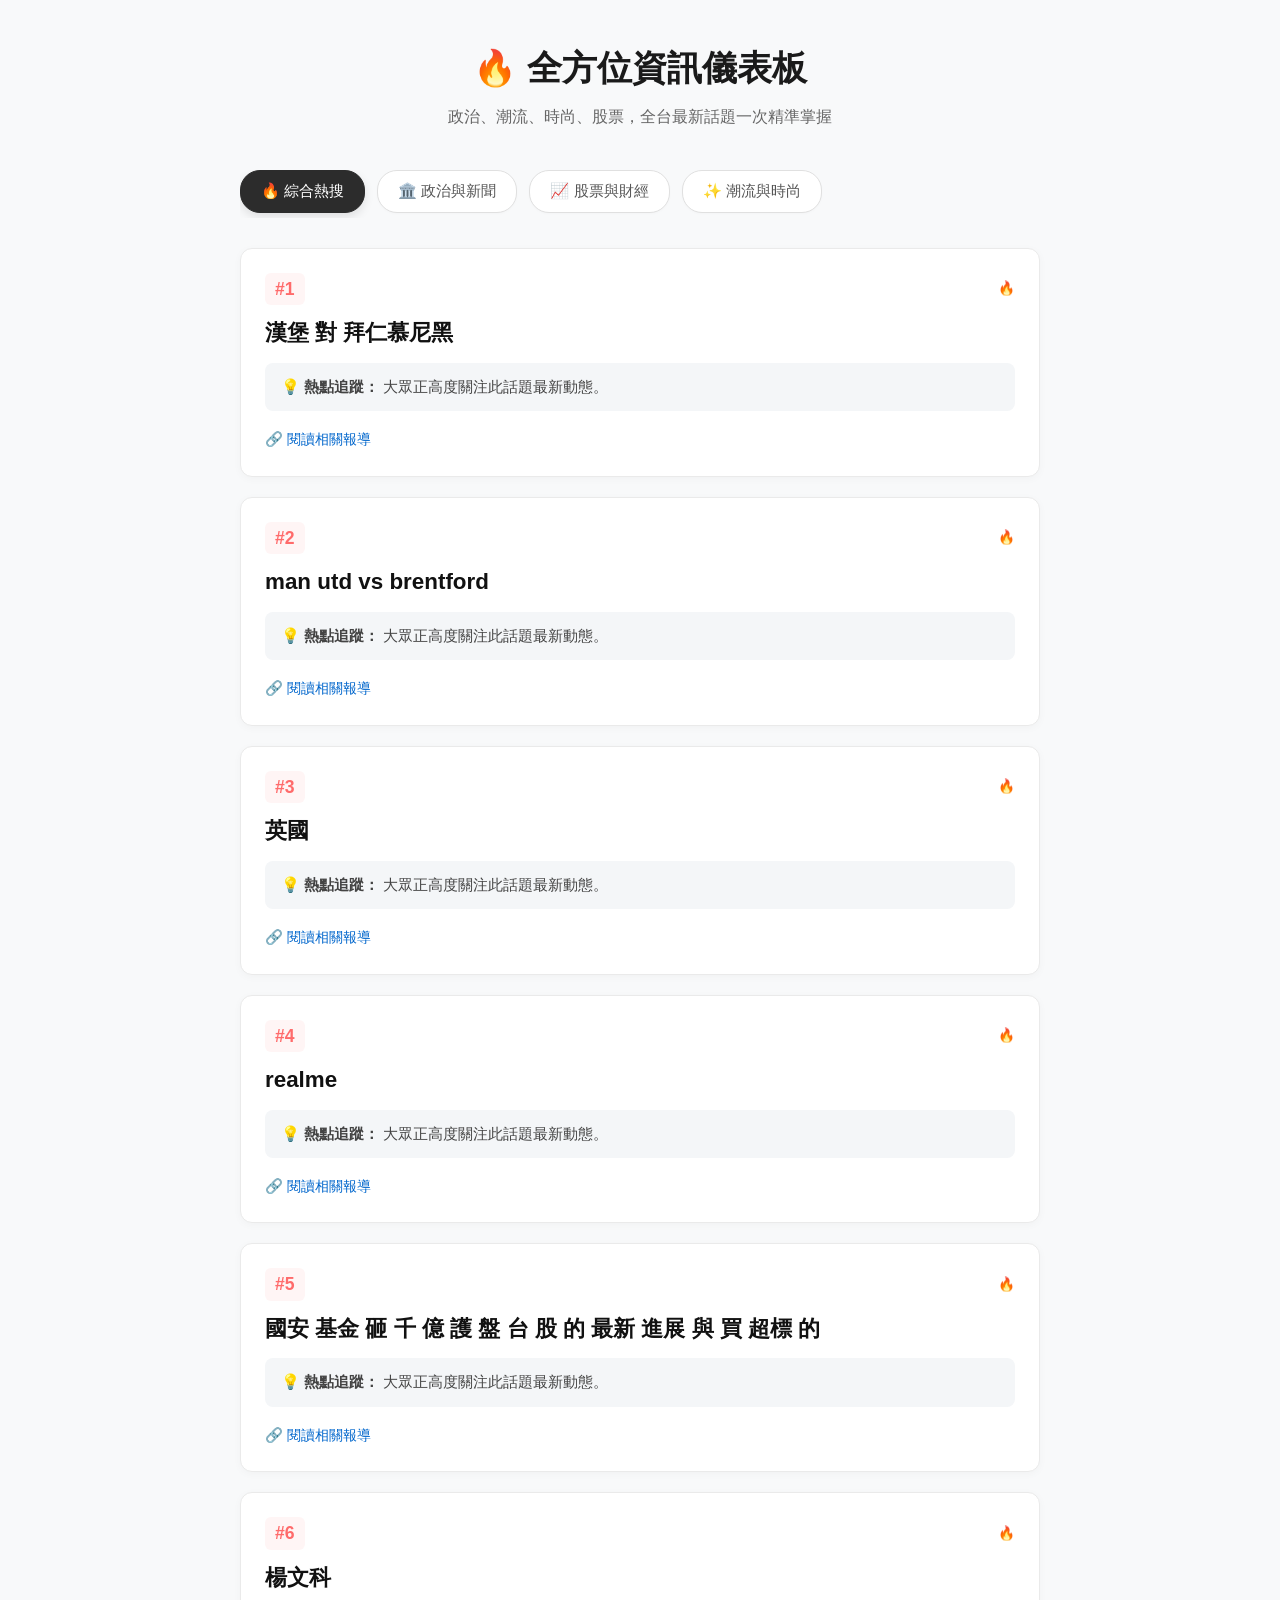
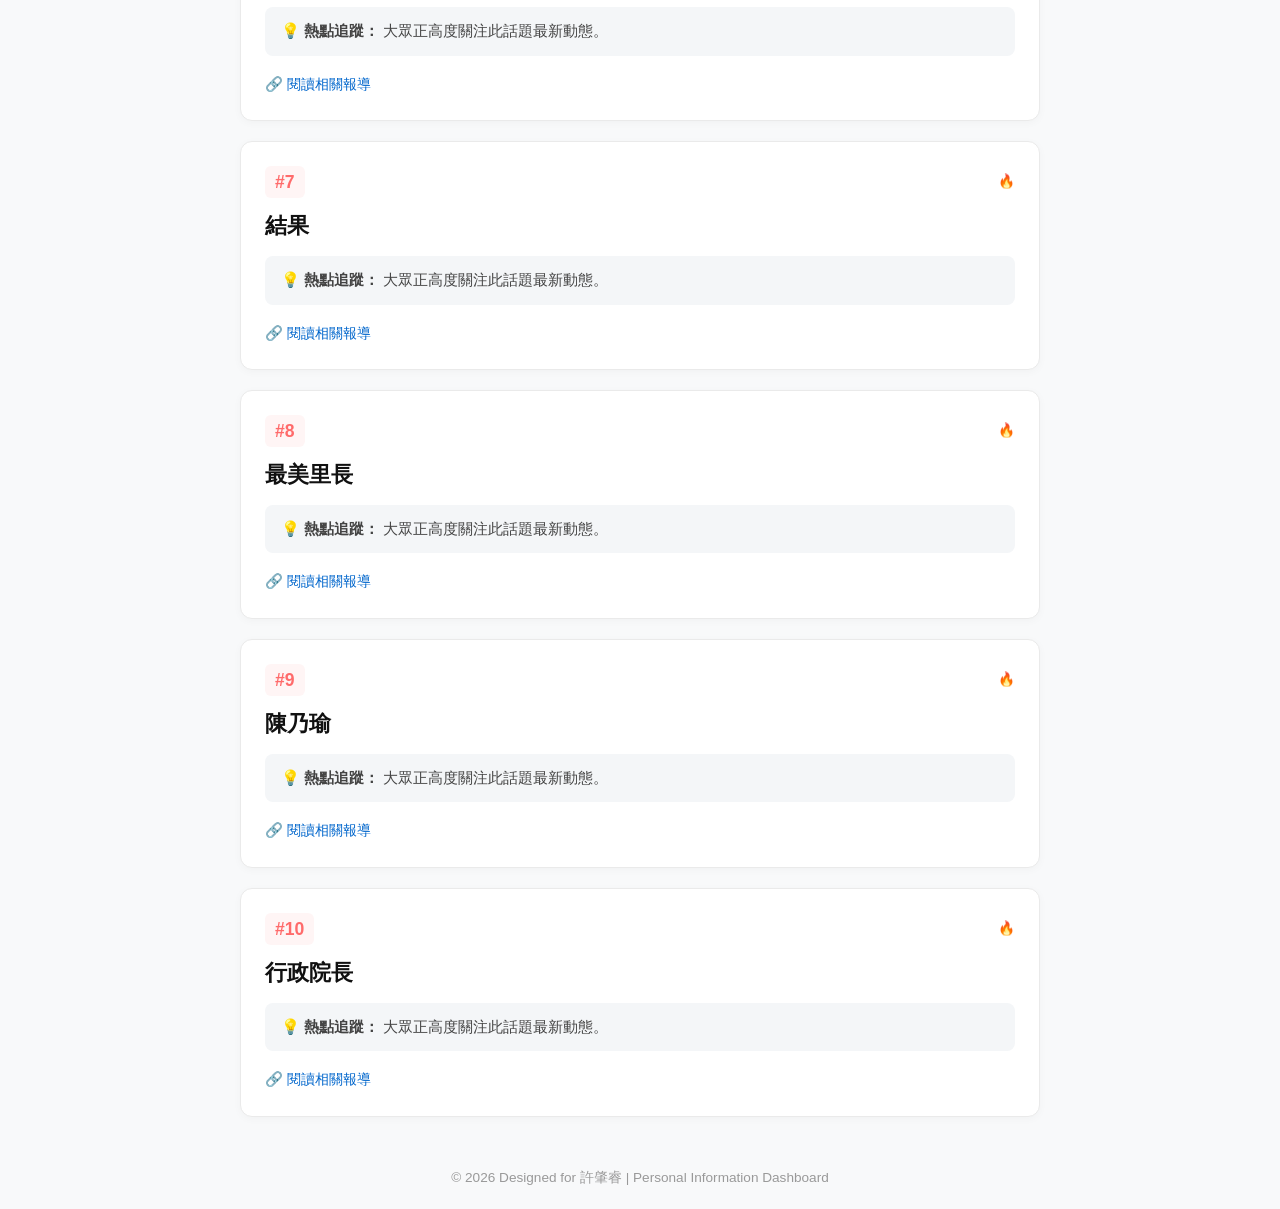
==== commit 13a6608b: "🤖 自動更新今日熱搜資料" ====
--- a/index.html
+++ b/index.html
@@ -31,7 +31,7 @@
                 <span class="rank">#1</span>
                 <span class="traffic">🔥 </span>
             </div>
-            <h2>美國空軍</h2>
+            <h2>漢堡 對 拜仁慕尼黑</h2>
             <p class="ai-summary">💡 <strong>熱點追蹤：</strong> 大眾正高度關注此話題最新動態。</p>
             <div class="news-links"><a href="#" target="_blank">🔗 閱讀相關報導</a></div>
         </div>
@@ -41,7 +41,7 @@
                 <span class="rank">#2</span>
                 <span class="traffic">🔥 </span>
             </div>
-            <h2>股票市场</h2>
+            <h2>man utd vs brentford</h2>
             <p class="ai-summary">💡 <strong>熱點追蹤：</strong> 大眾正高度關注此話題最新動態。</p>
             <div class="news-links"><a href="#" target="_blank">🔗 閱讀相關報導</a></div>
         </div>
@@ -51,7 +51,7 @@
                 <span class="rank">#3</span>
                 <span class="traffic">🔥 </span>
             </div>
-            <h2>taiwan</h2>
+            <h2>英國</h2>
             <p class="ai-summary">💡 <strong>熱點追蹤：</strong> 大眾正高度關注此話題最新動態。</p>
             <div class="news-links"><a href="#" target="_blank">🔗 閱讀相關報導</a></div>
         </div>
@@ -61,7 +61,7 @@
                 <span class="rank">#4</span>
                 <span class="traffic">🔥 </span>
             </div>
-            <h2>士官長</h2>
+            <h2>realme</h2>
             <p class="ai-summary">💡 <strong>熱點追蹤：</strong> 大眾正高度關注此話題最新動態。</p>
             <div class="news-links"><a href="#" target="_blank">🔗 閱讀相關報導</a></div>
         </div>
@@ -71,7 +71,7 @@
                 <span class="rank">#5</span>
                 <span class="traffic">🔥 </span>
             </div>
-            <h2>投票結果</h2>
+            <h2>國安 基金 砸 千 億 護 盤 台 股 的 最新 進展 與 買 超標 的</h2>
             <p class="ai-summary">💡 <strong>熱點追蹤：</strong> 大眾正高度關注此話題最新動態。</p>
             <div class="news-links"><a href="#" target="_blank">🔗 閱讀相關報導</a></div>
         </div>
@@ -81,7 +81,7 @@
                 <span class="rank">#6</span>
                 <span class="traffic">🔥 </span>
             </div>
-            <h2>trail blazers vs warriors</h2>
+            <h2>楊文科</h2>
             <p class="ai-summary">💡 <strong>熱點追蹤：</strong> 大眾正高度關注此話題最新動態。</p>
             <div class="news-links"><a href="#" target="_blank">🔗 閱讀相關報導</a></div>
         </div>
@@ -91,7 +91,7 @@
                 <span class="rank">#7</span>
                 <span class="traffic">🔥 </span>
             </div>
-            <h2>梅西</h2>
+            <h2>結果</h2>
             <p class="ai-summary">💡 <strong>熱點追蹤：</strong> 大眾正高度關注此話題最新動態。</p>
             <div class="news-links"><a href="#" target="_blank">🔗 閱讀相關報導</a></div>
         </div>
@@ -101,7 +101,7 @@
                 <span class="rank">#8</span>
                 <span class="traffic">🔥 </span>
             </div>
-            <h2>nba cup</h2>
+            <h2>最美里長</h2>
             <p class="ai-summary">💡 <strong>熱點追蹤：</strong> 大眾正高度關注此話題最新動態。</p>
             <div class="news-links"><a href="#" target="_blank">🔗 閱讀相關報導</a></div>
         </div>
@@ -111,7 +111,7 @@
                 <span class="rank">#9</span>
                 <span class="traffic">🔥 </span>
             </div>
-            <h2>nct127 演唱會</h2>
+            <h2>陳乃瑜</h2>
             <p class="ai-summary">💡 <strong>熱點追蹤：</strong> 大眾正高度關注此話題最新動態。</p>
             <div class="news-links"><a href="#" target="_blank">🔗 閱讀相關報導</a></div>
         </div>
@@ -121,7 +121,7 @@
                 <span class="rank">#10</span>
                 <span class="traffic">🔥 </span>
             </div>
-            <h2>特留分</h2>
+            <h2>行政院長</h2>
             <p class="ai-summary">💡 <strong>熱點追蹤：</strong> 大眾正高度關注此話題最新動態。</p>
             <div class="news-links"><a href="#" target="_blank">🔗 閱讀相關報導</a></div>
         </div>
@@ -133,10 +133,10 @@
         <div class="trend-card">
             <div class="card-header">
                 <span class="rank">#1</span>
-                <span class="traffic">📰 UDN</span>
-            </div>
-            <h2 style="font-size: 1.25rem; margin-bottom: 15px; color: #222;">今投票日舒適微熱好天氣 吳德榮：下周一起暖陽如春 高溫升至30度以上</h2>
-            <div class="news-links"><a href="https://news.google.com/rss/articles/[base64]?oc=5" target="_blank">🔗 閱讀完整內容</a></div>
+                <span class="traffic">📰 Storm.mg</span>
+            </div>
+            <h2 style="font-size: 1.25rem; margin-bottom: 15px; color: #222;">快訊》新北翻盤了？蘇巧慧票數首度領先 激戰李四川「最新差距曝光」 | 蔣季容 | 新聞</h2>
+            <div class="news-links"><a href="https://news.google.com/rss/articles/CBMiTkFVX3lxTFBObE1lcm9ZckJ5aDdJeXJHS1hjZGxWZElCVjhna2NDVlBobTc2U1lKcEdvcHNqZjdjdXg3MEhHazhqX01WTnpuai12d19LZw?oc=5" target="_blank">🔗 閱讀完整內容</a></div>
         </div>
         
         <div class="trend-card">
@@ -144,44 +144,44 @@
                 <span class="rank">#2</span>
                 <span class="traffic">📰 Yahoo新聞</span>
             </div>
-            <h2 style="font-size: 1.25rem; margin-bottom: 15px; color: #222;">讚蘇巧慧、沈伯洋就是「台灣的下一棒」 蔡英文：我16年前的遺憾明天就要實現了</h2>
-            <div class="news-links"><a href="https://news.google.com/rss/articles/[base64]?oc=5" target="_blank">🔗 閱讀完整內容</a></div>
+            <h2 style="font-size: 1.25rem; margin-bottom: 15px; color: #222;">明「最凍恐探14度」再回溫 最快變天時間出爐</h2>
+            <div class="news-links"><a href="https://news.google.com/rss/articles/[base64]?oc=5" target="_blank">🔗 閱讀完整內容</a></div>
         </div>
         
         <div class="trend-card">
             <div class="card-header">
                 <span class="rank">#3</span>
-                <span class="traffic">📰 Yahoo新聞</span>
-            </div>
-            <h2 style="font-size: 1.25rem; margin-bottom: 15px; color: #222;">不斷更新／首投市長蓋到錯的人！板橋婦自行撕毀選票「作廢」</h2>
-            <div class="news-links"><a href="https://news.google.com/rss/articles/[base64]?oc=5" target="_blank">🔗 閱讀完整內容</a></div>
+                <span class="traffic">📰 UDN</span>
+            </div>
+            <h2 style="font-size: 1.25rem; margin-bottom: 15px; color: #222;">大選快評／謝國樑挺過罷免再戰勝連任藍白有成 童子瑋猛打中央牌失效</h2>
+            <div class="news-links"><a href="https://news.google.com/rss/articles/[base64]?oc=5" target="_blank">🔗 閱讀完整內容</a></div>
         </div>
         
         <div class="trend-card">
             <div class="card-header">
                 <span class="rank">#4</span>
+                <span class="traffic">📰 UDN</span>
+            </div>
+            <h2 style="font-size: 1.25rem; margin-bottom: 15px; color: #222;">2026南投縣長開票結果／許淑華突破9萬票自行宣布當選賴總統輪番助攻仍難翻盤| 2026九合一選舉</h2>
+            <div class="news-links"><a href="https://news.google.com/rss/articles/CBMiWEFVX3lxTE9uTlZvNTQzM09IU3NoVmVZVTk2eDd4RUhka2hTTm5uUjBJMk1mREZFaGd2czB4VEVSTWJqXzNGNDM2UW5iTUhOOFBkTFhVNUZxV1NubG5NVk0?oc=5" target="_blank">🔗 閱讀完整內容</a></div>
+        </div>
+        
+        <div class="trend-card">
+            <div class="card-header">
+                <span class="rank">#5</span>
                 <span class="traffic">📰 三立新聞</span>
             </div>
-            <h2 style="font-size: 1.25rem; margin-bottom: 15px; color: #222;">九合一選舉／今是重要日子！賴清德回台南投票「引用1經典」</h2>
-            <div class="news-links"><a href="https://news.google.com/rss/articles/[base64]?oc=5" target="_blank">🔗 閱讀完整內容</a></div>
-        </div>
-        
-        <div class="trend-card">
-            <div class="card-header">
-                <span class="rank">#5</span>
+            <h2 style="font-size: 1.25rem; margin-bottom: 15px; color: #222;">不斷更新／桃園市長激戰！張善政一路衝破40萬票　領先黃世杰8萬票</h2>
+            <div class="news-links"><a href="https://news.google.com/rss/articles/[base64]?oc=5" target="_blank">🔗 閱讀完整內容</a></div>
+        </div>
+        
+        <div class="trend-card">
+            <div class="card-header">
+                <span class="rank">#6</span>
                 <span class="traffic">📰 自由時報</span>
             </div>
-            <h2 style="font-size: 1.25rem; margin-bottom: 15px; color: #222;">選舉效應！連動「立委補選、2028」骨牌 攸關鄭麗文、黃國昌黨魁寶座</h2>
-            <div class="news-links"><a href="https://news.google.com/rss/articles/[base64]?oc=5" target="_blank">🔗 閱讀完整內容</a></div>
-        </div>
-        
-        <div class="trend-card">
-            <div class="card-header">
-                <span class="rank">#6</span>
-                <span class="traffic">📰 Yahoo新聞</span>
-            </div>
-            <h2 style="font-size: 1.25rem; margin-bottom: 15px; color: #222;">巧合撞點沈伯洋！蔣萬安父母金華國中投票 黃美倫：充滿信心</h2>
-            <div class="news-links"><a href="https://news.google.com/rss/articles/[base64]?oc=5" target="_blank">🔗 閱讀完整內容</a></div>
+            <h2 style="font-size: 1.25rem; margin-bottom: 15px; color: #222;">台灣選舉引國際關注！路透：中國持續軍事施壓 官媒猛轟沈伯洋</h2>
+            <div class="news-links"><a href="https://news.google.com/rss/articles/[base64]?oc=5" target="_blank">🔗 閱讀完整內容</a></div>
         </div>
         
         <div class="trend-card">
@@ -189,71 +189,71 @@
                 <span class="rank">#7</span>
                 <span class="traffic">📰 UDN</span>
             </div>
-            <h2 style="font-size: 1.25rem; margin-bottom: 15px; color: #222;">聯合報社論／選舉吹過奇幻潮 選民要耳聰目明去投票</h2>
-            <div class="news-links"><a href="https://news.google.com/rss/articles/[base64]?oc=5" target="_blank">🔗 閱讀完整內容</a></div>
+            <h2 style="font-size: 1.25rem; margin-bottom: 15px; color: #222;">2026嘉義市長當選結果／落淚發表當選感言…王美惠嘆沒有太多資源 將為嘉義打拚</h2>
+            <div class="news-links"><a href="https://news.google.com/rss/articles/[base64]?oc=5" target="_blank">🔗 閱讀完整內容</a></div>
         </div>
         
         <div class="trend-card">
             <div class="card-header">
                 <span class="rank">#8</span>
+                <span class="traffic">📰 Storm.mg</span>
+            </div>
+            <h2 style="font-size: 1.25rem; margin-bottom: 15px; color: #222;">不斷更新》高雄市長開票拉鋸！賴瑞隆暫時領先柯志恩 各台報票一次看 | 蕭宥宸 | 新聞</h2>
+            <div class="news-links"><a href="https://news.google.com/rss/articles/CBMiTkFVX3lxTE5TV2s2Q2k4UUIxSk10S2w2c0hEV3dDb0IybnZjZVN6TzFYaE5uLS1uQTRIcGdtYTkyWGxPNzdUWG9XSlZfYnJXd2FOSjJaUQ?oc=5" target="_blank">🔗 閱讀完整內容</a></div>
+        </div>
+        
+        <div class="trend-card">
+            <div class="card-header">
+                <span class="rank">#9</span>
                 <span class="traffic">📰 Yahoo新聞</span>
             </div>
-            <h2 style="font-size: 1.25rem; margin-bottom: 15px; color: #222;">手留點滴針頭！徐欣瑩絕食8天搭救護車投票</h2>
-            <div class="news-links"><a href="https://news.google.com/rss/articles/[base64]?oc=5" target="_blank">🔗 閱讀完整內容</a></div>
-        </div>
-        
-        <div class="trend-card">
-            <div class="card-header">
-                <span class="rank">#9</span>
+            <h2 style="font-size: 1.25rem; margin-bottom: 15px; color: #222;">快訊／鄭麗文沒請辭！怪司法害3縣市敗選</h2>
+            <div class="news-links"><a href="https://news.google.com/rss/articles/[base64]?oc=5" target="_blank">🔗 閱讀完整內容</a></div>
+        </div>
+        
+        <div class="trend-card">
+            <div class="card-header">
+                <span class="rank">#10</span>
+                <span class="traffic">📰 NOWnews今日新聞</span>
+            </div>
+            <h2 style="font-size: 1.25rem; margin-bottom: 15px; color: #222;">台北市議員當選名單出爐！北投士林激戰區　最新開票結果（更新）</h2>
+            <div class="news-links"><a href="https://news.google.com/rss/articles/[base64]?oc=5" target="_blank">🔗 閱讀完整內容</a></div>
+        </div>
+        
+        <div class="trend-card">
+            <div class="card-header">
+                <span class="rank">#11</span>
+                <span class="traffic">📰 Newtalk新聞</span>
+            </div>
+            <h2 style="font-size: 1.25rem; margin-bottom: 15px; color: #222;">新北市議員開票》各選區開票過半 民進黨上看30席、較上屆增2席</h2>
+            <div class="news-links"><a href="https://news.google.com/rss/articles/CBMiW0FVX3lxTFA1eUgxeGtJNHotYzJNUHBaaEtqbHQ0UDdfdld4dWM1SkN5Nk15NVVhRDlKa2hndkN5Z3QtNzZVRGpRNW4teFRqMTZTUDYwNHlWdGtrbWV6WENPb3c?oc=5" target="_blank">🔗 閱讀完整內容</a></div>
+        </div>
+        
+        <div class="trend-card">
+            <div class="card-header">
+                <span class="rank">#12</span>
                 <span class="traffic">📰 Storm.mg</span>
             </div>
-            <h2 style="font-size: 1.25rem; margin-bottom: 15px; color: #222;">2026九合一選舉明天登場！35大投票QA一次看懂：最多領6張票、不領公投票可以嗎？忘帶1證件不能投| 陳得馥 | 風生活</h2>
-            <div class="news-links"><a href="https://news.google.com/rss/articles/CBMiTkFVX3lxTE1kdzJHdEtjUVNVeDR2MVBORGxlZGpWV2RJd0o0X21ROVMwMzZoS2x5V3pHTVRUUzdDYjhJcXZaME1vTTJhQW9DSEN0YWpfdw?oc=5" target="_blank">🔗 閱讀完整內容</a></div>
-        </div>
-        
-        <div class="trend-card">
-            <div class="card-header">
-                <span class="rank">#10</span>
-                <span class="traffic">📰 Yahoo新聞</span>
-            </div>
-            <h2 style="font-size: 1.25rem; margin-bottom: 15px; color: #222;">秦慧珠投票現場突哽咽！坦言承受巨大壓力</h2>
-            <div class="news-links"><a href="https://news.google.com/rss/articles/[base64]?oc=5" target="_blank">🔗 閱讀完整內容</a></div>
-        </div>
-        
-        <div class="trend-card">
-            <div class="card-header">
-                <span class="rank">#11</span>
+            <h2 style="font-size: 1.25rem; margin-bottom: 15px; color: #222;">秦慧珠幾乎篤定落馬台北市議員！只差500票擠不進當選名單 敗給國民黨的「他」 | 張大任 | 新聞</h2>
+            <div class="news-links"><a href="https://news.google.com/rss/articles/CBMiTkFVX3lxTE5pekVWdzZONGlndW5rRFFuRG52NWJDUkF3WjlzZDVxc05oUnBrdm5HclpyQ3o5bVo2V3Y2d0dYR3hYSTNJT2ZPNGEzX2l4dw?oc=5" target="_blank">🔗 閱讀完整內容</a></div>
+        </div>
+        
+        <div class="trend-card">
+            <div class="card-header">
+                <span class="rank">#13</span>
+                <span class="traffic">📰 三立新聞</span>
+            </div>
+            <h2 style="font-size: 1.25rem; margin-bottom: 15px; color: #222;">不斷更新／宜蘭縣民進黨林國漳破9萬票　預計8時發表談話</h2>
+            <div class="news-links"><a href="https://news.google.com/rss/articles/[base64]?oc=5" target="_blank">🔗 閱讀完整內容</a></div>
+        </div>
+        
+        <div class="trend-card">
+            <div class="card-header">
+                <span class="rank">#14</span>
                 <span class="traffic">📰 UDN</span>
             </div>
-            <h2 style="font-size: 1.25rem; margin-bottom: 15px; color: #222;">選前之夜感性催票 鄭麗文籲理性守護民主 明領公投票同意廢非核家園</h2>
-            <div class="news-links"><a href="https://news.google.com/rss/articles/[base64]?oc=5" target="_blank">🔗 閱讀完整內容</a></div>
-        </div>
-        
-        <div class="trend-card">
-            <div class="card-header">
-                <span class="rank">#12</span>
-                <span class="traffic">📰 Yahoo新聞</span>
-            </div>
-            <h2 style="font-size: 1.25rem; margin-bottom: 15px; color: #222;">海外網紅來觀選！YTR：中國政治落後台50年</h2>
-            <div class="news-links"><a href="https://news.google.com/rss/articles/[base64]?oc=5" target="_blank">🔗 閱讀完整內容</a></div>
-        </div>
-        
-        <div class="trend-card">
-            <div class="card-header">
-                <span class="rank">#13</span>
-                <span class="traffic">📰 Yahoo新聞</span>
-            </div>
-            <h2 style="font-size: 1.25rem; margin-bottom: 15px; color: #222;">投票前夕不平靜！共軍30架次軍機出海擾台「26架越中線」 國軍嚴密監控</h2>
-            <div class="news-links"><a href="https://news.google.com/rss/articles/[base64]?oc=5" target="_blank">🔗 閱讀完整內容</a></div>
-        </div>
-        
-        <div class="trend-card">
-            <div class="card-header">
-                <span class="rank">#14</span>
-                <span class="traffic">📰 自由時報</span>
-            </div>
-            <h2 style="font-size: 1.25rem; margin-bottom: 15px; color: #222;">吳宗憲選前之夜找于美人站台 籲宜蘭鄉親共同迎向勝利</h2>
-            <div class="news-links"><a href="https://news.google.com/rss/articles/[base64]?oc=5" target="_blank">🔗 閱讀完整內容</a></div>
+            <h2 style="font-size: 1.25rem; margin-bottom: 15px; color: #222;">2026新竹市長當選結果／已拿下8萬多票！高虹安成功連任 自行宣布當選</h2>
+            <div class="news-links"><a href="https://news.google.com/rss/articles/[base64]?oc=5" target="_blank">🔗 閱讀完整內容</a></div>
         </div>
         
         <div class="trend-card">
@@ -261,17 +261,17 @@
                 <span class="rank">#15</span>
                 <span class="traffic">📰 Yahoo新聞</span>
             </div>
-            <h2 style="font-size: 1.25rem; margin-bottom: 15px; color: #222;">李四川選前之夜！活動還沒開始就湧3萬人</h2>
-            <div class="news-links"><a href="https://news.google.com/rss/articles/[base64]?oc=5" target="_blank">🔗 閱讀完整內容</a></div>
+            <h2 style="font-size: 1.25rem; margin-bottom: 15px; color: #222;">廢除非核家園公投案 同意票跨過1/4門檻</h2>
+            <div class="news-links"><a href="https://news.google.com/rss/articles/[base64]?oc=5" target="_blank">🔗 閱讀完整內容</a></div>
         </div>
         
         <div class="trend-card">
             <div class="card-header">
                 <span class="rank">#16</span>
-                <span class="traffic">📰 三立新聞</span>
-            </div>
-            <h2 style="font-size: 1.25rem; margin-bottom: 15px; color: #222;">直擊／高鐵自由座分批管制進站！南港、台北站人潮折3排　車門全擠滿人</h2>
-            <div class="news-links"><a href="https://news.google.com/rss/articles/[base64]?oc=5" target="_blank">🔗 閱讀完整內容</a></div>
+                <span class="traffic">📰 Yahoo新聞</span>
+            </div>
+            <h2 style="font-size: 1.25rem; margin-bottom: 15px; color: #222;">謝龍介自行宣布敗選 連續兩屆無緣台南市長寶座</h2>
+            <div class="news-links"><a href="https://news.google.com/rss/articles/[base64]?oc=5" target="_blank">🔗 閱讀完整內容</a></div>
         </div>
         
         <div class="trend-card">
@@ -279,35 +279,35 @@
                 <span class="rank">#17</span>
                 <span class="traffic">📰 UDN</span>
             </div>
-            <h2 style="font-size: 1.25rem; margin-bottom: 15px; color: #222;">選前之夜湧入5萬人 柯志恩哽咽喊「再贏一次、重返執政」</h2>
-            <div class="news-links"><a href="https://news.google.com/rss/articles/[base64]?oc=5" target="_blank">🔗 閱讀完整內容</a></div>
+            <h2 style="font-size: 1.25rem; margin-bottom: 15px; color: #222;">高雄市民抱怨選務人員不給公投票市選委會：確認有投票意願才補發| 2026九合一選舉</h2>
+            <div class="news-links"><a href="https://news.google.com/rss/articles/CBMiWEFVX3lxTE9RTTFiRXpiUDdSWVlhb0Jpa2otV2EtWHhNMW45YndfSk9sQkRxSVVQMXZKV0dweExnelFsSDlMcldkdkxGR29aQTd4S24yTHROS3I4NUVHVEE?oc=5" target="_blank">🔗 閱讀完整內容</a></div>
         </div>
         
         <div class="trend-card">
             <div class="card-header">
                 <span class="rank">#18</span>
-                <span class="traffic">📰 東森新聞</span>
-            </div>
-            <h2 style="font-size: 1.25rem; margin-bottom: 15px; color: #222;">沈伯洋車掃「空拍洋流」畫面曝光 林俊憲驚呆：不是上班時間嗎？</h2>
-            <div class="news-links"><a href="https://news.google.com/rss/articles/CBMiV0FVX3lxTE1OS3VrSWxoVGd6RkhqLU9ST25mRWZyR0NIUi1DWHhWcjctaFN2UXduSmZYVXNlWDBCREVsRHF2X2VlMW50S0FIZHZCelZKMldQc0lwcHRDcw?oc=5" target="_blank">🔗 閱讀完整內容</a></div>
+                <span class="traffic">📰 Yahoo新聞</span>
+            </div>
+            <h2 style="font-size: 1.25rem; margin-bottom: 15px; color: #222;">民進黨連江縣戰果 3位候選人、2位順利當選</h2>
+            <div class="news-links"><a href="https://news.google.com/rss/articles/[base64]?oc=5" target="_blank">🔗 閱讀完整內容</a></div>
         </div>
         
         <div class="trend-card">
             <div class="card-header">
                 <span class="rank">#19</span>
-                <span class="traffic">📰 鏡週刊Mirror Media</span>
-            </div>
-            <h2 style="font-size: 1.25rem; margin-bottom: 15px; color: #222;">誰借走北平東路？蔣萬安稱看不到申請人 張景森：您應該前天半夜就知道了</h2>
-            <div class="news-links"><a href="https://news.google.com/rss/articles/CBMiW0FVX3lxTFBpNDlxZzFJc051aWRUTDU4U0dnRGoteWhEOVBPcGZVeC1LSkthOEZwV2tLZjFKdm40QXMta3M2QVVSTUcxdGk0Z0x0MlNkY2tXMHl4VGpyRm52V1U?oc=5" target="_blank">🔗 閱讀完整內容</a></div>
+                <span class="traffic">📰 中央社 CNA</span>
+            </div>
+            <h2 style="font-size: 1.25rem; margin-bottom: 15px; color: #222;">桃園市議員選舉王妃天崩開局穿越整頓霸凌者佀廣洋自行宣布當選| 政治</h2>
+            <div class="news-links"><a href="https://news.google.com/rss/articles/CBMiX0FVX3lxTFBVV3dxWHk4UDNKR0JpeHkzdC03UWs0RWZRRzFhQWYwOGlXc204dTJ6bVNwYTNrYlZfRE8xamlOWFFtZ3pQOTA5MFo3MlJzQkV2OGM3OTh2WmZ5SHFUcVlV?oc=5" target="_blank">🔗 閱讀完整內容</a></div>
         </div>
         
         <div class="trend-card">
             <div class="card-header">
                 <span class="rank">#20</span>
-                <span class="traffic">📰 自由時報</span>
-            </div>
-            <h2 style="font-size: 1.25rem; margin-bottom: 15px; color: #222;">「百人挺國漳」影片上線 選戰注暖流</h2>
-            <div class="news-links"><a href="https://news.google.com/rss/articles/[base64]?oc=5" target="_blank">🔗 閱讀完整內容</a></div>
+                <span class="traffic">📰 Newtalk新聞</span>
+            </div>
+            <h2 style="font-size: 1.25rem; margin-bottom: 15px; color: #222;">不斷更新》雲林縣長開票最速報 劉建國16萬9913票Vs.張嘉郡17萬0451票</h2>
+            <div class="news-links"><a href="https://news.google.com/rss/articles/CBMiW0FVX3lxTE1EaEVqckxXei1VQWxOSEVyZUIxNDM4Qmc0dlNZRWZkck93YjRycFJBWTk0d0RHS0FJLWNYcHJsZFJyLURBMHBzZFpDMy1RaEZpOS1TdlFhc2FBcVE?oc=5" target="_blank">🔗 閱讀完整內容</a></div>
         </div>
         </div>
         </div>
@@ -317,24 +317,33 @@
         <div class="trend-card">
             <div class="card-header">
                 <span class="rank">#1</span>
+                <span class="traffic">💰 自由財經</span>
+            </div>
+            <h2 style="font-size: 1.25rem; margin-bottom: 15px; color: #222;">美股收盤》科技股回神！道瓊漲591點 台積電ADR升逾3％</h2>
+            <div class="news-links"><a href="https://news.google.com/rss/articles/[base64]?oc=5" target="_blank">🔗 閱讀完整內容</a></div>
+        </div>
+        
+        <div class="trend-card">
+            <div class="card-header">
+                <span class="rank">#2</span>
                 <span class="traffic">💰 Yahoo股市</span>
             </div>
-            <h2 style="font-size: 1.25rem; margin-bottom: 15px; color: #222;">台股反彈「國家隊護盤」照樣猛！八大行庫再砸394億「連10買」台積電金額居冠、00406A張數稱王ETF、個股清單一次看</h2>
-            <div class="news-links"><a href="https://news.google.com/rss/articles/[base64]?oc=5" target="_blank">🔗 閱讀完整內容</a></div>
-        </div>
-        
-        <div class="trend-card">
-            <div class="card-header">
-                <span class="rank">#2</span>
-                <span class="traffic">💰 鉅亨網</span>
-            </div>
-            <h2 style="font-size: 1.25rem; margin-bottom: 15px; color: #222;">〈美股盤後〉AI強勢回血！標普創2025年4月來最佳單周 Sandisk飆16% Anthropic重返IPO價</h2>
-            <div class="news-links"><a href="https://news.google.com/rss/articles/CBMiT0FVX3lxTE41Rm5NZm5vcDlXa243YzVjVUNmT2ZGa3luYXZWaG1OVzd6X0xQZUh5ZnlONUVQNlJUY3g4VW9vSXV1OEtEYWxEbk9kZ0pQR1k?oc=5" target="_blank">🔗 閱讀完整內容</a></div>
+            <h2 style="font-size: 1.25rem; margin-bottom: 15px; color: #222;">外資狂賣3.49兆、國安基金砸千億護盤！謝金河斷言台股選後走向 曝「這大咖」喊買進</h2>
+            <div class="news-links"><a href="https://news.google.com/rss/articles/[base64]?oc=5" target="_blank">🔗 閱讀完整內容</a></div>
         </div>
         
         <div class="trend-card">
             <div class="card-header">
                 <span class="rank">#3</span>
+                <span class="traffic">💰 纽约时报中文网</span>
+            </div>
+            <h2 style="font-size: 1.25rem; margin-bottom: 15px; color: #222;">川普新關稅再將矛頭指向北京，旨在削弱中國供應鏈優勢- 紐約時報中文網</h2>
+            <div class="news-links"><a href="https://news.google.com/rss/articles/CBMid0FVX3lxTE9EQ0k2YmMzMGNWQk9NSGNZRUczbng3VE9IQ1AtbE9OdTZvYXk4bHBRSFYySXZrZHZ0N25iWk9CLU9ETkcwdTgxNDZkZlAwMmF3Rng4TXh4Qm1iX0FuS1ZiSlR1QXBrOE9JREs0R1pxYV92aEFpTUJz?oc=5" target="_blank">🔗 閱讀完整內容</a></div>
+        </div>
+        
+        <div class="trend-card">
+            <div class="card-header">
+                <span class="rank">#4</span>
                 <span class="traffic">💰 UDN</span>
             </div>
             <h2 style="font-size: 1.25rem; margin-bottom: 15px; color: #222;">力挺到底！川普：黃仁勳沒問題 他不是美國安全威脅</h2>
@@ -343,7 +352,115 @@
         
         <div class="trend-card">
             <div class="card-header">
-                <span class="rank">#4</span>
+                <span class="rank">#5</span>
+                <span class="traffic">💰 自由財經</span>
+            </div>
+            <h2 style="font-size: 1.25rem; margin-bottom: 15px; color: #222;">股民注意！24檔注意股名單一次看 股王也被盯上</h2>
+            <div class="news-links"><a href="https://news.google.com/rss/articles/[base64]?oc=5" target="_blank">🔗 閱讀完整內容</a></div>
+        </div>
+        
+        <div class="trend-card">
+            <div class="card-header">
+                <span class="rank">#6</span>
+                <span class="traffic">💰 自由財經</span>
+            </div>
+            <h2 style="font-size: 1.25rem; margin-bottom: 15px; color: #222;">外傳美光關廠！張善政拿出美光高層簡訊 破除不實傳聞</h2>
+            <div class="news-links"><a href="https://news.google.com/rss/articles/[base64]?oc=5" target="_blank">🔗 閱讀完整內容</a></div>
+        </div>
+        
+        <div class="trend-card">
+            <div class="card-header">
+                <span class="rank">#7</span>
+                <span class="traffic">💰 Yahoo股市</span>
+            </div>
+            <h2 style="font-size: 1.25rem; margin-bottom: 15px; color: #222;">別再追價記憶體了！研調示警「27Q2恐迎全面跌價」 阮慕驊看法曝光：美國1舉動帶動SSD砍單</h2>
+            <div class="news-links"><a href="https://news.google.com/rss/articles/[base64]?oc=5" target="_blank">🔗 閱讀完整內容</a></div>
+        </div>
+        
+        <div class="trend-card">
+            <div class="card-header">
+                <span class="rank">#8</span>
+                <span class="traffic">💰 鉅亨網</span>
+            </div>
+            <h2 style="font-size: 1.25rem; margin-bottom: 15px; color: #222;">《彭博》輝達高階晶片現蹤上海！黃樂關係企業涉入、Blackwell設備成銀行抵押品</h2>
+            <div class="news-links"><a href="https://news.google.com/rss/articles/CBMiT0FVX3lxTE9FTUx5RDdScTdMX2M1N19ubjlCUjJhbS10eDhQS3dzbndFbExtVkt0TEg5RDRya09HalBSRnNlZ2pKdVlWMjV2NUpkQ05MTU0?oc=5" target="_blank">🔗 閱讀完整內容</a></div>
+        </div>
+        
+        <div class="trend-card">
+            <div class="card-header">
+                <span class="rank">#9</span>
+                <span class="traffic">💰 工商時報</span>
+            </div>
+            <h2 style="font-size: 1.25rem; margin-bottom: 15px; color: #222;">台股現在是「甜甜價」？多頭總司令張錫開示：台積電2年後拚5,000元、聯發科估值曝光- 證券</h2>
+            <div class="news-links"><a href="https://news.google.com/rss/articles/CBMiX0FVX3lxTFA5U3ZicFJ1WUlhUU14YmlzcmctbFNkNXNEWk54b05MNWM0UjFmMmlJNm1jeFY1dFI0eU1PLWY3bTliNnlXUE01NGZmX1pFOF9FcmtjRnIyUmtvdGg2R0lN?oc=5" target="_blank">🔗 閱讀完整內容</a></div>
+        </div>
+        
+        <div class="trend-card">
+            <div class="card-header">
+                <span class="rank">#10</span>
+                <span class="traffic">💰 UDN</span>
+            </div>
+            <h2 style="font-size: 1.25rem; margin-bottom: 15px; color: #222;">美畫新紅線算力不准租給陸企！輝達晶片管制升級衝擊台鏈| 股市要聞| 股市</h2>
+            <div class="news-links"><a href="https://news.google.com/rss/articles/CBMiUEFVX3lxTFB0MGhDYmlCdjUtQjQ2bTgtanhNTy1TZG1RZHhfTEhhRFZ2alBiREhvTWFzVUtENV9oa0Y4eTA5UmdSOVNKVGkyQWVralZ6NWRf?oc=5" target="_blank">🔗 閱讀完整內容</a></div>
+        </div>
+        
+        <div class="trend-card">
+            <div class="card-header">
+                <span class="rank">#11</span>
+                <span class="traffic">💰 Yahoo股市</span>
+            </div>
+            <h2 style="font-size: 1.25rem; margin-bottom: 15px; color: #222;">台股上揚檔不住國家隊大刀！「小台積電」遭放血捲走2.2億元 轉身猛砍正2教「這檔」1.5萬張</h2>
+            <div class="news-links"><a href="https://news.google.com/rss/articles/[base64]?oc=5" target="_blank">🔗 閱讀完整內容</a></div>
+        </div>
+        
+        <div class="trend-card">
+            <div class="card-header">
+                <span class="rank">#12</span>
+                <span class="traffic">💰 firstbank.com.tw</span>
+            </div>
+            <h2 style="font-size: 1.25rem; margin-bottom: 15px; color: #222;">自115年11月27日起，Android行動裝置之iLEO APP及第e行動非約定轉帳及無卡提款交易，將全面須採「生物辨識」進行交易，以守護您的交易安全！ - 最新消息 | 第一銀行</h2>
+            <div class="news-links"><a href="https://news.google.com/rss/articles/CBMickFVX3lxTFAyTk9rd0l4UDdYU01RZWRKT3QwVFFYTWc2U0h5WDNQcEtkQmpfNzlWbS1RTTVydlZfTHZjOEZKR0lRWTdxOTZvS01wRFBLNXFKY0dHejhmXzFETi1lQzdnNGhJNl9kaTVlM2d2MjNfRGo3UQ?oc=5" target="_blank">🔗 閱讀完整內容</a></div>
+        </div>
+        
+        <div class="trend-card">
+            <div class="card-header">
+                <span class="rank">#13</span>
+                <span class="traffic">💰 Business Insider Taiwan</span>
+            </div>
+            <h2 style="font-size: 1.25rem; margin-bottom: 15px; color: #222;">第一金前三季賺 262 億元創同期新高！股利配發目標六成以上</h2>
+            <div class="news-links"><a href="https://news.google.com/rss/articles/CBMiV0FVX3lxTE1MUUxVdmptWGJtVEcxLXc4emh6d2JPS2dxZDdyUkdfYTZRYXgyeFNSZ0dSVjVuNHI3U2NVVFZua0haeGdhdU1YYi1GRWV6RG1CbnhFTDV2RQ?oc=5" target="_blank">🔗 閱讀完整內容</a></div>
+        </div>
+        
+        <div class="trend-card">
+            <div class="card-header">
+                <span class="rank">#14</span>
+                <span class="traffic">💰 Yahoo新聞</span>
+            </div>
+            <h2 style="font-size: 1.25rem; margin-bottom: 15px; color: #222;">國安基金狂敲台積…台股尾盤翻紅 樂觀派法人預期下周重返40K</h2>
+            <div class="news-links"><a href="https://news.google.com/rss/articles/[base64]?oc=5" target="_blank">🔗 閱讀完整內容</a></div>
+        </div>
+        
+        <div class="trend-card">
+            <div class="card-header">
+                <span class="rank">#15</span>
+                <span class="traffic">💰 自由財經</span>
+            </div>
+            <h2 style="font-size: 1.25rem; margin-bottom: 15px; color: #222;">黃金重返5000美元不是夢？低點大反攻後 專家曝下一步目標價</h2>
+            <div class="news-links"><a href="https://news.google.com/rss/articles/[base64]?oc=5" target="_blank">🔗 閱讀完整內容</a></div>
+        </div>
+        
+        <div class="trend-card">
+            <div class="card-header">
+                <span class="rank">#16</span>
+                <span class="traffic">💰 MoneyDJ</span>
+            </div>
+            <h2 style="font-size: 1.25rem; margin-bottom: 15px; color: #222;">排除漲價因素，研華明年營收仍看增逾兩成- 新聞</h2>
+            <div class="news-links"><a href="https://news.google.com/rss/articles/[base64]?oc=5" target="_blank">🔗 閱讀完整內容</a></div>
+        </div>
+        
+        <div class="trend-card">
+            <div class="card-header">
+                <span class="rank">#17</span>
                 <span class="traffic">💰 自由財經</span>
             </div>
             <h2 style="font-size: 1.25rem; margin-bottom: 15px; color: #222;">歐洲大國出事了！法國主權信評展望遭降至「負面」 原因曝光</h2>
@@ -352,97 +469,7 @@
         
         <div class="trend-card">
             <div class="card-header">
-                <span class="rank">#5</span>
-                <span class="traffic">💰 Yahoo股市</span>
-            </div>
-            <h2 style="font-size: 1.25rem; margin-bottom: 15px; color: #222;">黃仁勳悄悄來台了？同型私人專機現身松山機場 輝達尚未證實引爆猜測</h2>
-            <div class="news-links"><a href="https://news.google.com/rss/articles/[base64]?oc=5" target="_blank">🔗 閱讀完整內容</a></div>
-        </div>
-        
-        <div class="trend-card">
-            <div class="card-header">
-                <span class="rank">#6</span>
-                <span class="traffic">💰 Yahoo股市</span>
-            </div>
-            <h2 style="font-size: 1.25rem; margin-bottom: 15px; color: #222;">經濟還在熱！國發會景氣燈號再閃紅燈 連11紅續創歷史最長</h2>
-            <div class="news-links"><a href="https://news.google.com/rss/articles/[base64]?oc=5" target="_blank">🔗 閱讀完整內容</a></div>
-        </div>
-        
-        <div class="trend-card">
-            <div class="card-header">
-                <span class="rank">#7</span>
-                <span class="traffic">💰 自由財經</span>
-            </div>
-            <h2 style="font-size: 1.25rem; margin-bottom: 15px; color: #222;">72歲阿嬤退休12年不啃老本！204萬退休金竟一毛沒花 真相很實際</h2>
-            <div class="news-links"><a href="https://news.google.com/rss/articles/[base64]?oc=5" target="_blank">🔗 閱讀完整內容</a></div>
-        </div>
-        
-        <div class="trend-card">
-            <div class="card-header">
-                <span class="rank">#8</span>
-                <span class="traffic">💰 自由財經</span>
-            </div>
-            <h2 style="font-size: 1.25rem; margin-bottom: 15px; color: #222;">外傳美光關廠！張善政拿出美光高層簡訊 破除不實傳聞</h2>
-            <div class="news-links"><a href="https://news.google.com/rss/articles/[base64]?oc=5" target="_blank">🔗 閱讀完整內容</a></div>
-        </div>
-        
-        <div class="trend-card">
-            <div class="card-header">
-                <span class="rank">#9</span>
-                <span class="traffic">💰 鉅亨網</span>
-            </div>
-            <h2 style="font-size: 1.25rem; margin-bottom: 15px; color: #222;">〈台股盤前要聞〉富邦006208分割投票開跑、華南金前10月獲利284億元超過去年</h2>
-            <div class="news-links"><a href="https://news.google.com/rss/articles/CBMiT0FVX3lxTFBKal9VTjcwT0ZkSzFUUV84Sl9aV0VxWExVRHp2TUhsM216MHB6eHhHQWlWVGVYUkY1V3FIOUpDRkl2cnh6UlVZb0M1ZS1GdUk?oc=5" target="_blank">🔗 閱讀完整內容</a></div>
-        </div>
-        
-        <div class="trend-card">
-            <div class="card-header">
-                <span class="rank">#10</span>
-                <span class="traffic">💰 工商時報</span>
-            </div>
-            <h2 style="font-size: 1.25rem; margin-bottom: 15px; color: #222;">外媒：輝達先進晶片安裝在與黃樂有關聯的中國資料中心這家台廠被點名- 兩岸</h2>
-            <div class="news-links"><a href="https://news.google.com/rss/articles/CBMiX0FVX3lxTE1QelpoZjJIZ1pZNzh3S1hHRDA1cGpfYzNKTEpSdGdKa3Q4TUxjYjBqOUJYNC0wNm1jbjNQVzlaUnBETHNOUnNXZDdrQWduUTJHczZrQTdzLWZjX1ZhTnNF?oc=5" target="_blank">🔗 閱讀完整內容</a></div>
-        </div>
-        
-        <div class="trend-card">
-            <div class="card-header">
-                <span class="rank">#11</span>
-                <span class="traffic">💰 TechNews 科技新報</span>
-            </div>
-            <h2 style="font-size: 1.25rem; margin-bottom: 15px; color: #222;">中國 AI 算力需求有多強？美國新規掀輝達 B300 求售潮</h2>
-            <div class="news-links"><a href="https://news.google.com/rss/articles/[base64]?oc=5" target="_blank">🔗 閱讀完整內容</a></div>
-        </div>
-        
-        <div class="trend-card">
-            <div class="card-header">
-                <span class="rank">#12</span>
-                <span class="traffic">💰 Yahoo股市</span>
-            </div>
-            <h2 style="font-size: 1.25rem; margin-bottom: 15px; color: #222;">川普關稅引共和黨內反彈！擬對台灣等14經濟體加徵關稅 國會醞釀反制</h2>
-            <div class="news-links"><a href="https://news.google.com/rss/articles/[base64]?oc=5" target="_blank">🔗 閱讀完整內容</a></div>
-        </div>
-        
-        <div class="trend-card">
-            <div class="card-header">
-                <span class="rank">#13</span>
-                <span class="traffic">💰 中時新聞網</span>
-            </div>
-            <h2 style="font-size: 1.25rem; margin-bottom: 15px; color: #222;">記憶體報價降溫 台代工鏈喘息</h2>
-            <div class="news-links"><a href="https://news.google.com/rss/articles/CBMia0FVX3lxTE9ZWkNZUnpIaGk5a3h0REZaUHE1Ukh1d1EzdHBWRUNCMFZsX0FnTHdEbE1jaWcyMzNSd1ZrTjg4UWlERTJ6ZEVqU3ctRUJEZWRIQ2IwdnYxeVJzQ3FhVnJSNUFuazdQdmFmaHlr?oc=5" target="_blank">🔗 閱讀完整內容</a></div>
-        </div>
-        
-        <div class="trend-card">
-            <div class="card-header">
-                <span class="rank">#14</span>
-                <span class="traffic">💰 UDN</span>
-            </div>
-            <h2 style="font-size: 1.25rem; margin-bottom: 15px; color: #222;">攔阻盜轉…8大行庫非約定轉帳 限生物辨識</h2>
-            <div class="news-links"><a href="https://news.google.com/rss/articles/[base64]?oc=5" target="_blank">🔗 閱讀完整內容</a></div>
-        </div>
-        
-        <div class="trend-card">
-            <div class="card-header">
-                <span class="rank">#15</span>
+                <span class="rank">#18</span>
                 <span class="traffic">💰 鉅亨網</span>
             </div>
             <h2 style="font-size: 1.25rem; margin-bottom: 15px; color: #222;">前高盛策略師警告：風險資產將全面崩跌 逼得Fed 12月放棄升息</h2>
@@ -451,33 +478,6 @@
         
         <div class="trend-card">
             <div class="card-header">
-                <span class="rank">#16</span>
-                <span class="traffic">💰 自由財經</span>
-            </div>
-            <h2 style="font-size: 1.25rem; margin-bottom: 15px; color: #222;">外資狠賣2818億最大苦主出爐！「這檔」單週倒貨15.65萬張 46萬股東傻眼</h2>
-            <div class="news-links"><a href="https://news.google.com/rss/articles/[base64]?oc=5" target="_blank">🔗 閱讀完整內容</a></div>
-        </div>
-        
-        <div class="trend-card">
-            <div class="card-header">
-                <span class="rank">#17</span>
-                <span class="traffic">💰 Yahoo股市</span>
-            </div>
-            <h2 style="font-size: 1.25rem; margin-bottom: 15px; color: #222;">「輝達親兒子」出事了？AI巨頭違約飆新高 阮慕驊點破市場到底在怕什麼</h2>
-            <div class="news-links"><a href="https://news.google.com/rss/articles/[base64]?oc=5" target="_blank">🔗 閱讀完整內容</a></div>
-        </div>
-        
-        <div class="trend-card">
-            <div class="card-header">
-                <span class="rank">#18</span>
-                <span class="traffic">💰 Yahoo股市</span>
-            </div>
-            <h2 style="font-size: 1.25rem; margin-bottom: 15px; color: #222;">川普救回黃仁勳後改盯台積電！ 白宮證實下周親赴亞利桑那州 出席擴建動土典禮</h2>
-            <div class="news-links"><a href="https://news.google.com/rss/articles/[base64]?oc=5" target="_blank">🔗 閱讀完整內容</a></div>
-        </div>
-        
-        <div class="trend-card">
-            <div class="card-header">
                 <span class="rank">#19</span>
                 <span class="traffic">💰 MoneyDJ</span>
             </div>
@@ -488,10 +488,10 @@
         <div class="trend-card">
             <div class="card-header">
                 <span class="rank">#20</span>
-                <span class="traffic">💰 Yahoo新聞</span>
-            </div>
-            <h2 style="font-size: 1.25rem; margin-bottom: 15px; color: #222;">輝達風暴讓台股跌出甜甜價 張錫看好3大底氣 揭神山、發哥未來兩年估值</h2>
-            <div class="news-links"><a href="https://news.google.com/rss/articles/[base64]?oc=5" target="_blank">🔗 閱讀完整內容</a></div>
+                <span class="traffic">💰 Yahoo股市</span>
+            </div>
+            <h2 style="font-size: 1.25rem; margin-bottom: 15px; color: #222;">台股才反彈又震盪！施昇輝突喊「別期待5萬點」 點名2檔ETF：買夠多就無感</h2>
+            <div class="news-links"><a href="https://news.google.com/rss/articles/[base64]?oc=5" target="_blank">🔗 閱讀完整內容</a></div>
         </div>
         </div>
         </div>
@@ -501,51 +501,114 @@
         <div class="trend-card">
             <div class="card-header">
                 <span class="rank">#1</span>
-                <span class="traffic">👗 噓！星聞</span>
-            </div>
-            <h2 style="font-size: 1.25rem; margin-bottom: 15px; color: #222;">趙露思低胸禮服現身精品晚宴遭瘋傳疑走光！合照網紅刪片闢謠</h2>
-            <div class="news-links"><a href="https://news.google.com/rss/articles/[base64]?oc=5" target="_blank">🔗 閱讀完整內容</a></div>
+                <span class="traffic">👗 Marie Claire 美麗佳人</span>
+            </div>
+            <h2 style="font-size: 1.25rem; margin-bottom: 15px; color: #222;">11/28演唱會有哪些？五月天阿信合體F3登大巨蛋，MAMAMOO等7組韓星同日登場</h2>
+            <div class="news-links"><a href="https://news.google.com/rss/articles/CBMiZ0FVX3lxTFBDSlpGSmlhdEIzSXByOS1oY2dWY2U0d1ZqZjM5TXgxNWF1eWdrZnNlbUZqWkFSWUN1eDFLeGlFRHA1bHNaV1NZRVF2NUNhdTRNOGl4LXl2VEw5cUlmb190Qmk3NVktRmc?oc=5" target="_blank">🔗 閱讀完整內容</a></div>
         </div>
         
         <div class="trend-card">
             <div class="card-header">
                 <span class="rank">#2</span>
-                <span class="traffic">👗 玩具人 TOY PEOPLE</span>
-            </div>
-            <h2 style="font-size: 1.25rem; margin-bottom: 15px; color: #222;">機動戰士鋼彈RG XARX-ZERO『METAL ROBOT魂 鋼彈ZERO』商品全貌即將公開！</h2>
-            <div class="news-links"><a href="https://news.google.com/rss/articles/CBMiTEFVX3lxTE5NYXhwOGtjeFZxRnR5YktSd2NhMlhDWk15Y2JMbTRIRkMzWEs0YUtFcFZVUGh2Ujl1Z2Q1RkVtRlQ3REhGenp5akU5ZXQ?oc=5" target="_blank">🔗 閱讀完整內容</a></div>
+                <span class="traffic">👗 Yahoo新聞</span>
+            </div>
+            <h2 style="font-size: 1.25rem; margin-bottom: 15px; color: #222;">傳奇女星「美人魚」陳惠珠辭世！享耆壽92歲 昔承諾返台未能兌現</h2>
+            <div class="news-links"><a href="https://news.google.com/rss/articles/[base64]?oc=5" target="_blank">🔗 閱讀完整內容</a></div>
         </div>
         
         <div class="trend-card">
             <div class="card-header">
                 <span class="rank">#3</span>
+                <span class="traffic">👗 GNN 新聞網</span>
+            </div>
+            <h2 style="font-size: 1.25rem; margin-bottom: 15px; color: #222;">歌手 LiSA 與聲優鈴木達央宣布離婚 結束近 7 年夫妻關係</h2>
+            <div class="news-links"><a href="https://news.google.com/rss/articles/CBMiWEFVX3lxTE1lejhUQTBEdjRWal8xVVBYdnBHUVJBc205QS1zSnlNX0lQWGIyQ1ZINXlwVU12SExMRE1ESXZ6SVk3a0lXOTNvdjFlWEdicGtTRGlod0g4VWY?oc=5" target="_blank">🔗 閱讀完整內容</a></div>
+        </div>
+        
+        <div class="trend-card">
+            <div class="card-header">
+                <span class="rank">#4</span>
                 <span class="traffic">👗 Yahoo新聞</span>
             </div>
-            <h2 style="font-size: 1.25rem; margin-bottom: 15px; color: #222;">演藝圈震撼彈！女星驚傳陳屍公寓 摯友悲痛證實痛哭：太殘忍了</h2>
-            <div class="news-links"><a href="https://news.google.com/rss/articles/[base64]?oc=5" target="_blank">🔗 閱讀完整內容</a></div>
-        </div>
-        
-        <div class="trend-card">
-            <div class="card-header">
-                <span class="rank">#4</span>
-                <span class="traffic">👗 噓！星聞</span>
-            </div>
-            <h2 style="font-size: 1.25rem; margin-bottom: 15px; color: #222;">「007」女星驚傳離世！曾與丹尼爾克雷格賭場對決撲克</h2>
-            <div class="news-links"><a href="https://news.google.com/rss/articles/[base64]?oc=5" target="_blank">🔗 閱讀完整內容</a></div>
+            <h2 style="font-size: 1.25rem; margin-bottom: 15px; color: #222;">黃鴻升43歲冥誕！妹妹曬生前影片 他崩潰喊「你手很臭」引粉絲鼻酸</h2>
+            <div class="news-links"><a href="https://news.google.com/rss/articles/[base64]?oc=5" target="_blank">🔗 閱讀完整內容</a></div>
         </div>
         
         <div class="trend-card">
             <div class="card-header">
                 <span class="rank">#5</span>
-                <span class="traffic">👗 自由娛樂</span>
-            </div>
-            <h2 style="font-size: 1.25rem; margin-bottom: 15px; color: #222;">爆賣淫風波消失10年！女星罕現身「辣露纖細蠻腰」 緊實身材全看光</h2>
-            <div class="news-links"><a href="https://news.google.com/rss/articles/[base64]?oc=5" target="_blank">🔗 閱讀完整內容</a></div>
+                <span class="traffic">👗 娛樂星聞</span>
+            </div>
+            <h2 style="font-size: 1.25rem; margin-bottom: 15px; color: #222;">演藝圈震撼彈！女星驚傳陳屍公寓　摯友悲痛證實痛哭：太殘忍了</h2>
+            <div class="news-links"><a href="https://news.google.com/rss/articles/[base64]?oc=5" target="_blank">🔗 閱讀完整內容</a></div>
         </div>
         
         <div class="trend-card">
             <div class="card-header">
                 <span class="rank">#6</span>
+                <span class="traffic">👗 UDN</span>
+            </div>
+            <h2 style="font-size: 1.25rem; margin-bottom: 15px; color: #222;">陸網友連年翻牆追直播 嘆金雞難比金馬：再10年也好不起來</h2>
+            <div class="news-links"><a href="https://news.google.com/rss/articles/[base64]?oc=5" target="_blank">🔗 閱讀完整內容</a></div>
+        </div>
+        
+        <div class="trend-card">
+            <div class="card-header">
+                <span class="rank">#7</span>
+                <span class="traffic">👗 ETtoday星光雲| ETtoday新聞雲</span>
+            </div>
+            <h2 style="font-size: 1.25rem; margin-bottom: 15px; color: #222;">離婚4次訂婚6次！珍妮佛羅培茲曬7巨鑽婚戒集合照　預告：很快再添新收藏</h2>
+            <div class="news-links"><a href="https://news.google.com/rss/articles/[base64]?oc=5" target="_blank">🔗 閱讀完整內容</a></div>
+        </div>
+        
+        <div class="trend-card">
+            <div class="card-header">
+                <span class="rank">#8</span>
+                <span class="traffic">👗 Yahoo新聞</span>
+            </div>
+            <h2 style="font-size: 1.25rem; margin-bottom: 15px; color: #222;">陳建州心肌梗塞撿回一命！王力宏曾親手拿尿壺探病 2個月後合體現況曝光</h2>
+            <div class="news-links"><a href="https://news.google.com/rss/articles/[base64]?oc=5" target="_blank">🔗 閱讀完整內容</a></div>
+        </div>
+        
+        <div class="trend-card">
+            <div class="card-header">
+                <span class="rank">#9</span>
+                <span class="traffic">👗 ETtoday星光雲| ETtoday新聞雲</span>
+            </div>
+            <h2 style="font-size: 1.25rem; margin-bottom: 15px; color: #222;">趙露思低胸禮服遭疑「沒貼胸貼」陷走光！人妻網紅急刪片還原真相</h2>
+            <div class="news-links"><a href="https://news.google.com/rss/articles/[base64]?oc=5" target="_blank">🔗 閱讀完整內容</a></div>
+        </div>
+        
+        <div class="trend-card">
+            <div class="card-header">
+                <span class="rank">#10</span>
+                <span class="traffic">👗 Yahoo新聞</span>
+            </div>
+            <h2 style="font-size: 1.25rem; margin-bottom: 15px; color: #222;">元斌神隱16年沒拍戲卻賺翻 首爾兩處房產暴漲逾8億</h2>
+            <div class="news-links"><a href="https://news.google.com/rss/articles/[base64]?oc=5" target="_blank">🔗 閱讀完整內容</a></div>
+        </div>
+        
+        <div class="trend-card">
+            <div class="card-header">
+                <span class="rank">#11</span>
+                <span class="traffic">👗 中時新聞網</span>
+            </div>
+            <h2 style="font-size: 1.25rem; margin-bottom: 15px; color: #222;">超級電燈泡！加拿大前總裡杜魯道與女友放閃馬克宏插花- 國際</h2>
+            <div class="news-links"><a href="https://news.google.com/rss/articles/CBMibkFVX3lxTE9sTWg3cm9Kdk00ZzJnRE10WXhTNS01YllYSlhuTklTUGR6eHMzUWlsMEZfM2wwUkFCdTBuanNqSHdJSVkxRFNpc3ZoMGF6ek9HVm9zMnQ0SVBiRGxlblVZMFVZYU03d0VtbUk4VWNn?oc=5" target="_blank">🔗 閱讀完整內容</a></div>
+        </div>
+        
+        <div class="trend-card">
+            <div class="card-header">
+                <span class="rank">#12</span>
+                <span class="traffic">👗 立報傳媒</span>
+            </div>
+            <h2 style="font-size: 1.25rem; margin-bottom: 15px; color: #222;">大巨蛋拾光祭串聯東區近60家店　Stray Kids開唱當天推K-pop市集</h2>
+            <div class="news-links"><a href="https://news.google.com/rss/articles/[base64]?oc=5" target="_blank">🔗 閱讀完整內容</a></div>
+        </div>
+        
+        <div class="trend-card">
+            <div class="card-header">
+                <span class="rank">#13</span>
                 <span class="traffic">👗 中時新聞網</span>
             </div>
             <h2 style="font-size: 1.25rem; margin-bottom: 15px; color: #222;">床戲「誤觸事件」陰影太大？程予希開擇友條件 一聽李程彬名字秒驚嚇</h2>
@@ -554,110 +617,47 @@
         
         <div class="trend-card">
             <div class="card-header">
-                <span class="rank">#7</span>
-                <span class="traffic">👗 UDN</span>
-            </div>
-            <h2 style="font-size: 1.25rem; margin-bottom: 15px; color: #222;">陸網友連年翻牆追直播 嘆金雞難比金馬：再10年也好不起來</h2>
-            <div class="news-links"><a href="https://news.google.com/rss/articles/[base64]?oc=5" target="_blank">🔗 閱讀完整內容</a></div>
-        </div>
-        
-        <div class="trend-card">
-            <div class="card-header">
-                <span class="rank">#8</span>
-                <span class="traffic">👗 中時新聞網</span>
-            </div>
-            <h2 style="font-size: 1.25rem; margin-bottom: 15px; color: #222;">超級電燈泡！凱蒂佩芮與男友杜魯道放閃馬克宏插花- 國際</h2>
-            <div class="news-links"><a href="https://news.google.com/rss/articles/CBMibkFVX3lxTE9sTWg3cm9Kdk00ZzJnRE10WXhTNS01YllYSlhuTklTUGR6eHMzUWlsMEZfM2wwUkFCdTBuanNqSHdJSVkxRFNpc3ZoMGF6ek9HVm9zMnQ0SVBiRGxlblVZMFVZYU03d0VtbUk4VWNn?oc=5" target="_blank">🔗 閱讀完整內容</a></div>
-        </div>
-        
-        <div class="trend-card">
-            <div class="card-header">
-                <span class="rank">#9</span>
+                <span class="rank">#14</span>
                 <span class="traffic">👗 Yahoo新聞</span>
             </div>
-            <h2 style="font-size: 1.25rem; margin-bottom: 15px; color: #222;">台股慘遭血洗300萬 本土女星暈眩發麻「雙腳蜷曲」救護車送醫</h2>
-            <div class="news-links"><a href="https://news.google.com/rss/articles/[base64]?oc=5" target="_blank">🔗 閱讀完整內容</a></div>
-        </div>
-        
-        <div class="trend-card">
-            <div class="card-header">
-                <span class="rank">#10</span>
-                <span class="traffic">👗 立報傳媒</span>
-            </div>
-            <h2 style="font-size: 1.25rem; margin-bottom: 15px; color: #222;">大巨蛋拾光祭串聯東區近60家店　Stray Kids開唱當天推K-pop市集</h2>
-            <div class="news-links"><a href="https://news.google.com/rss/articles/[base64]?oc=5" target="_blank">🔗 閱讀完整內容</a></div>
-        </div>
-        
-        <div class="trend-card">
-            <div class="card-header">
-                <span class="rank">#11</span>
-                <span class="traffic">👗 Yahoo新聞</span>
-            </div>
-            <h2 style="font-size: 1.25rem; margin-bottom: 15px; color: #222;">女神降臨！孔曉振來台超寵粉主動比愛心 劉冠廷受寵若驚：像在演韓劇</h2>
-            <div class="news-links"><a href="https://news.google.com/rss/articles/[base64]?oc=5" target="_blank">🔗 閱讀完整內容</a></div>
-        </div>
-        
-        <div class="trend-card">
-            <div class="card-header">
-                <span class="rank">#12</span>
-                <span class="traffic">👗 NOWnews今日新聞</span>
-            </div>
-            <h2 style="font-size: 1.25rem; margin-bottom: 15px; color: #222;">若茵拆夥「欸你這週要幹嘛」！提蔡康永名言：有些價值不能妥協</h2>
-            <div class="news-links"><a href="https://news.google.com/rss/articles/[base64]?oc=5" target="_blank">🔗 閱讀完整內容</a></div>
-        </div>
-        
-        <div class="trend-card">
-            <div class="card-header">
-                <span class="rank">#13</span>
-                <span class="traffic">👗 Yahoo新聞</span>
-            </div>
-            <h2 style="font-size: 1.25rem; margin-bottom: 15px; color: #222;">修杰楷遭爆勾手名媛人妻！賈靜雯再度發聲默契同喊這2字 揭夫妻相處之道：過好小日子</h2>
-            <div class="news-links"><a href="https://news.google.com/rss/articles/[base64]?oc=5" target="_blank">🔗 閱讀完整內容</a></div>
-        </div>
-        
-        <div class="trend-card">
-            <div class="card-header">
-                <span class="rank">#14</span>
-                <span class="traffic">👗 娛樂星聞</span>
-            </div>
-            <h2 style="font-size: 1.25rem; margin-bottom: 15px; color: #222;">水炸彈女神超辣身材暴肥！認瘦瘦針失效笑曝「三層肉」坦言真實原因</h2>
-            <div class="news-links"><a href="https://news.google.com/rss/articles/[base64]?oc=5" target="_blank">🔗 閱讀完整內容</a></div>
+            <h2 style="font-size: 1.25rem; margin-bottom: 15px; color: #222;">傳奇超模驚傳逝世！享壽87歲 曾被譽「世界最美麗女人」</h2>
+            <div class="news-links"><a href="https://news.google.com/rss/articles/[base64]?oc=5" target="_blank">🔗 閱讀完整內容</a></div>
         </div>
         
         <div class="trend-card">
             <div class="card-header">
                 <span class="rank">#15</span>
+                <span class="traffic">👗 三立新聞</span>
+            </div>
+            <h2 style="font-size: 1.25rem; margin-bottom: 15px; color: #222;">新婚老公遭起底！蔡瑞雪心碎發聲認了沒念大學、整形　長期服藥抗憂鬱</h2>
+            <div class="news-links"><a href="https://news.google.com/rss/articles/[base64]?oc=5" target="_blank">🔗 閱讀完整內容</a></div>
+        </div>
+        
+        <div class="trend-card">
+            <div class="card-header">
+                <span class="rank">#16</span>
+                <span class="traffic">👗 自由娛樂</span>
+            </div>
+            <h2 style="font-size: 1.25rem; margin-bottom: 15px; color: #222;">富貴羊年！唐碧霞揭「2027生肖財運榜」 前3名旺炸、這生肖遇大耗</h2>
+            <div class="news-links"><a href="https://news.google.com/rss/articles/CBMiXEFVX3lxTFBMdS1mUVMyM2pOcG5RX1lGU3k1cmxIRjg4a1pVYzdyUDdBWW1XU2h5M0N0MFBvNTdkaWdCQTlSVy13bzdVbThSb0MzSHFfaktsa2lkcEsta3o0SmFX?oc=5" target="_blank">🔗 閱讀完整內容</a></div>
+        </div>
+        
+        <div class="trend-card">
+            <div class="card-header">
+                <span class="rank">#17</span>
                 <span class="traffic">👗 BEAUTY美人圈</span>
             </div>
-            <h2 style="font-size: 1.25rem; margin-bottom: 15px; color: #222;">《夢響年代》6大看點、角色介紹：宋慧喬、孔劉首度合作，Netflix 斥資700億年度大作！</h2>
-            <div class="news-links"><a href="https://news.google.com/rss/articles/[base64]?oc=5" target="_blank">🔗 閱讀完整內容</a></div>
-        </div>
-        
-        <div class="trend-card">
-            <div class="card-header">
-                <span class="rank">#16</span>
-                <span class="traffic">👗 上報Up Media</span>
-            </div>
-            <h2 style="font-size: 1.25rem; margin-bottom: 15px; color: #222;">《兩京十五日》成毅扮落難太子爆紅流量破3億 他拒演捕快「吳定緣」由林更新救火內幕曝光</h2>
-            <div class="news-links"><a href="https://news.google.com/rss/articles/CBMiakFVX3lxTE5xU18zblBOU21xRWFseFduOENtNGFQUFY0aUlnNm1sQ1FiMzRUUjNfMFVNdVFfOFVkRDhxWk0xaFRUVnhDMy1COFRpUVZsOHZqRWxJd01OOHZtZXhQeEFnNXhrbHVQdldfM0E?oc=5" target="_blank">🔗 閱讀完整內容</a></div>
-        </div>
-        
-        <div class="trend-card">
-            <div class="card-header">
-                <span class="rank">#17</span>
-                <span class="traffic">👗 自由娛樂</span>
-            </div>
-            <h2 style="font-size: 1.25rem; margin-bottom: 15px; color: #222;">閃嫁醫美院長秒被起底！蔡瑞雪凌晨崩潰認「罹憂鬱症服藥中」 首吐整形考牙醫真相</h2>
-            <div class="news-links"><a href="https://news.google.com/rss/articles/[base64]?oc=5" target="_blank">🔗 閱讀完整內容</a></div>
+            <h2 style="font-size: 1.25rem; margin-bottom: 15px; color: #222;">《兩京十五日》越播越有爭議？網議6大兩極評價：成毅主角光環太誇張、歷史合理性惹議</h2>
+            <div class="news-links"><a href="https://news.google.com/rss/articles/[base64]?oc=5" target="_blank">🔗 閱讀完整內容</a></div>
         </div>
         
         <div class="trend-card">
             <div class="card-header">
                 <span class="rank">#18</span>
-                <span class="traffic">👗 三立新聞</span>
-            </div>
-            <h2 style="font-size: 1.25rem; margin-bottom: 15px; color: #222;">財運擋不住！2027年最旺「3生肖」　第一名貴人送上門</h2>
-            <div class="news-links"><a href="https://news.google.com/rss/articles/[base64]?oc=5" target="_blank">🔗 閱讀完整內容</a></div>
+                <span class="traffic">👗 噓！星聞</span>
+            </div>
+            <h2 style="font-size: 1.25rem; margin-bottom: 15px; color: #222;">金獎歌手蔡家蓁剛慘賠台股200萬！又爆健康亮紅燈「全身發麻、呼吸急促」 急送醫</h2>
+            <div class="news-links"><a href="https://news.google.com/rss/articles/[base64]?oc=5" target="_blank">🔗 閱讀完整內容</a></div>
         </div>
         
         <div class="trend-card">
@@ -672,10 +672,10 @@
         <div class="trend-card">
             <div class="card-header">
                 <span class="rank">#20</span>
-                <span class="traffic">👗 ETtoday星光雲| ETtoday新聞雲</span>
-            </div>
-            <h2 style="font-size: 1.25rem; margin-bottom: 15px; color: #222;">離婚4次訂婚6次！珍妮佛羅培茲曬7巨鑽婚戒集合照　預告：很快再添新收藏</h2>
-            <div class="news-links"><a href="https://news.google.com/rss/articles/[base64]?oc=5" target="_blank">🔗 閱讀完整內容</a></div>
+                <span class="traffic">👗 中時新聞網</span>
+            </div>
+            <h2 style="font-size: 1.25rem; margin-bottom: 15px; color: #222;">蔡依林 PLEASURE 世界巡迴演唱會TAIPEI 2027 COSMILE會員獨享「星宇航空指定席」購票序號活動開跑- 生活</h2>
+            <div class="news-links"><a href="https://news.google.com/rss/articles/CBMibkFVX3lxTE82UG9qOVV0S2lnQTRpQW5GMUNVVzF3eGxhczUtQ01yQTBXbFhqUFF0UGR0OGpaZGVlenNsal9ZODFiZV9qcjhOQnBRcm9IRUhGRmJiejRDaDB4LUFVbWFqVkVMQUVDTndJNHdXTVVB?oc=5" target="_blank">🔗 閱讀完整內容</a></div>
         </div>
         </div>
         </div>
